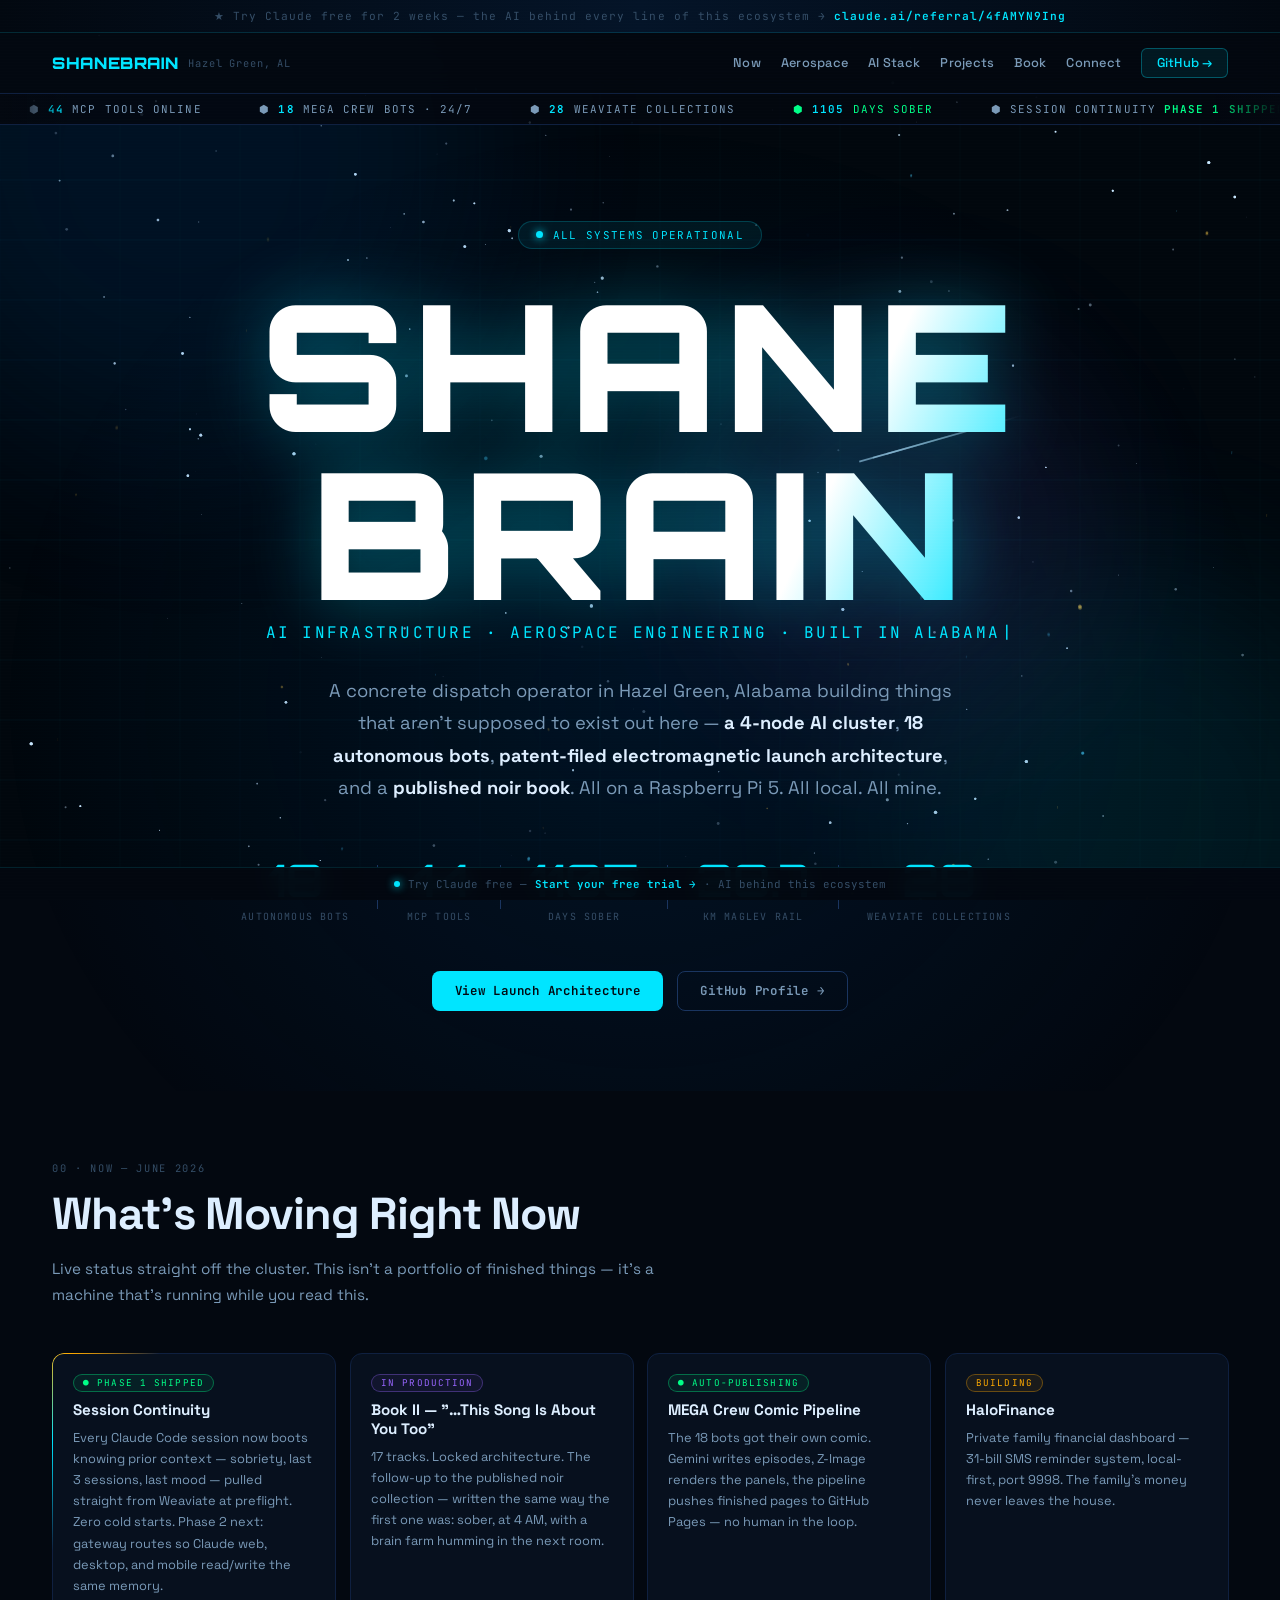
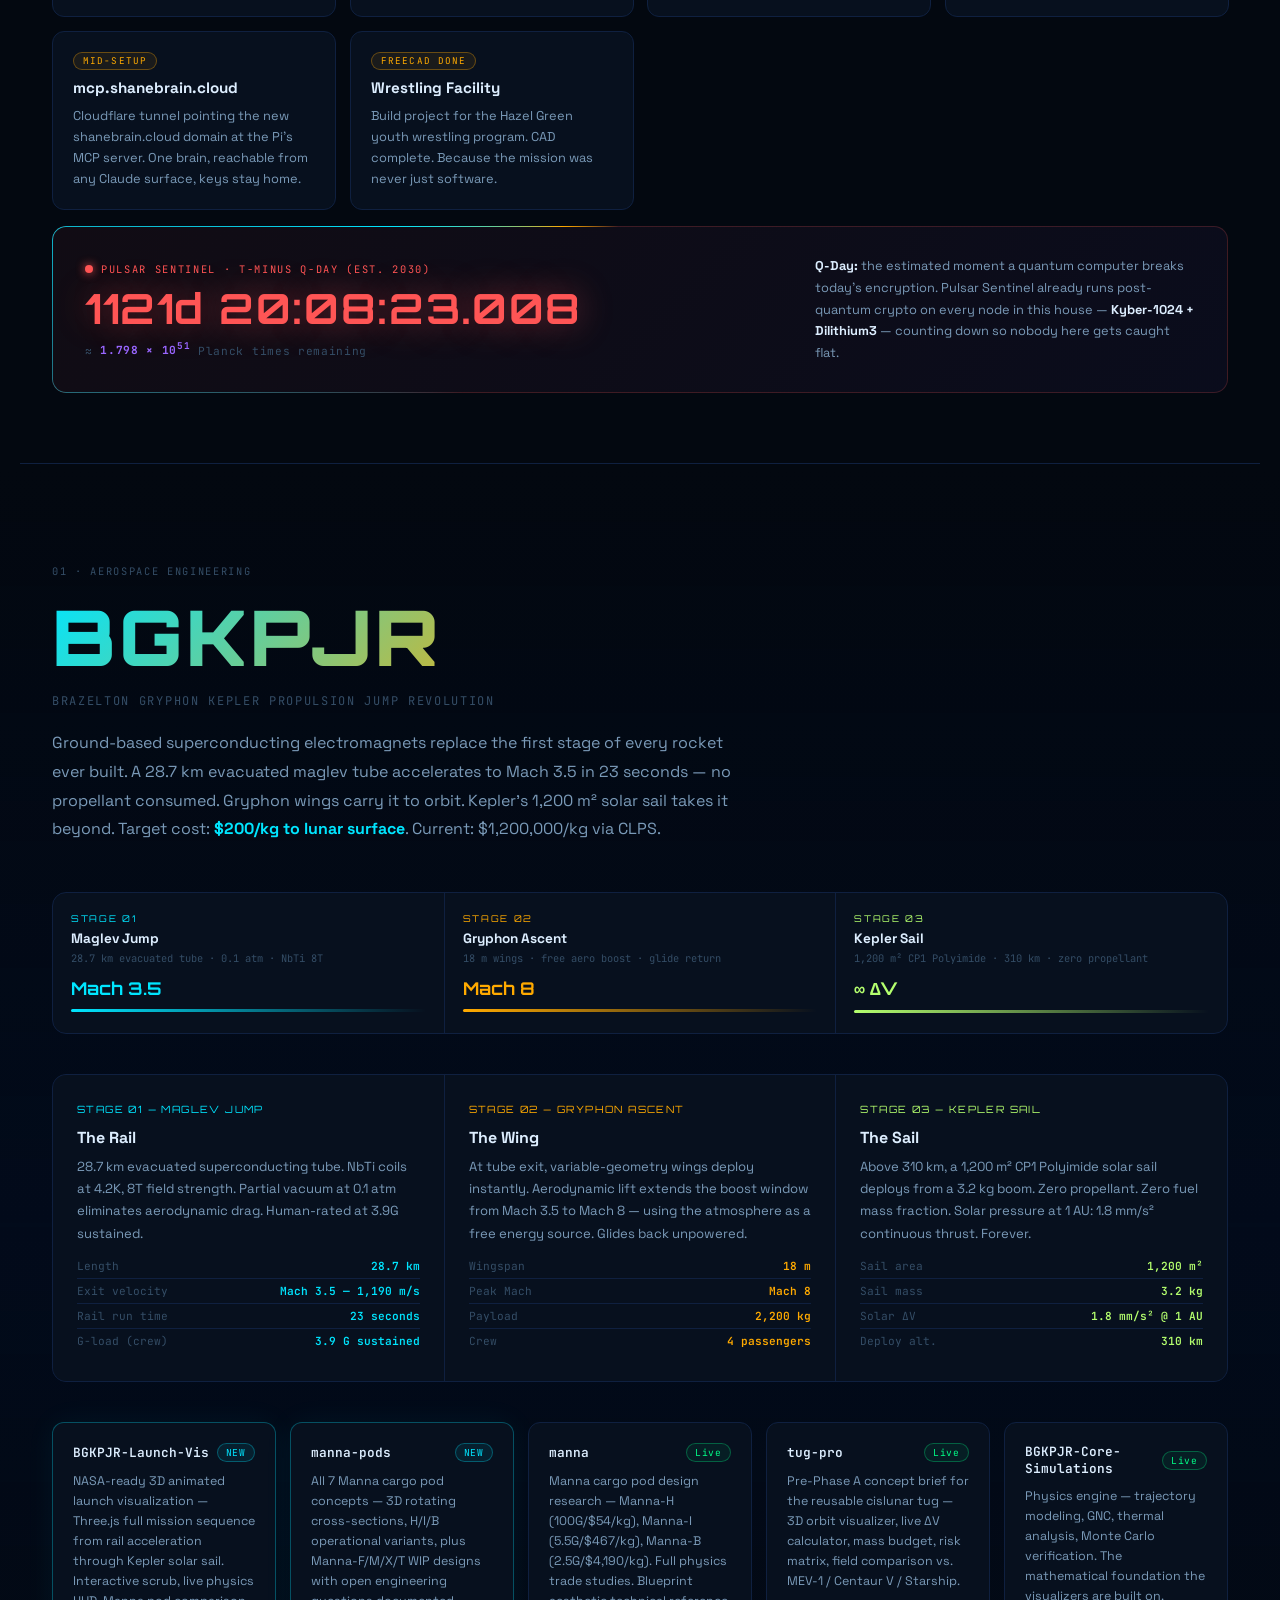
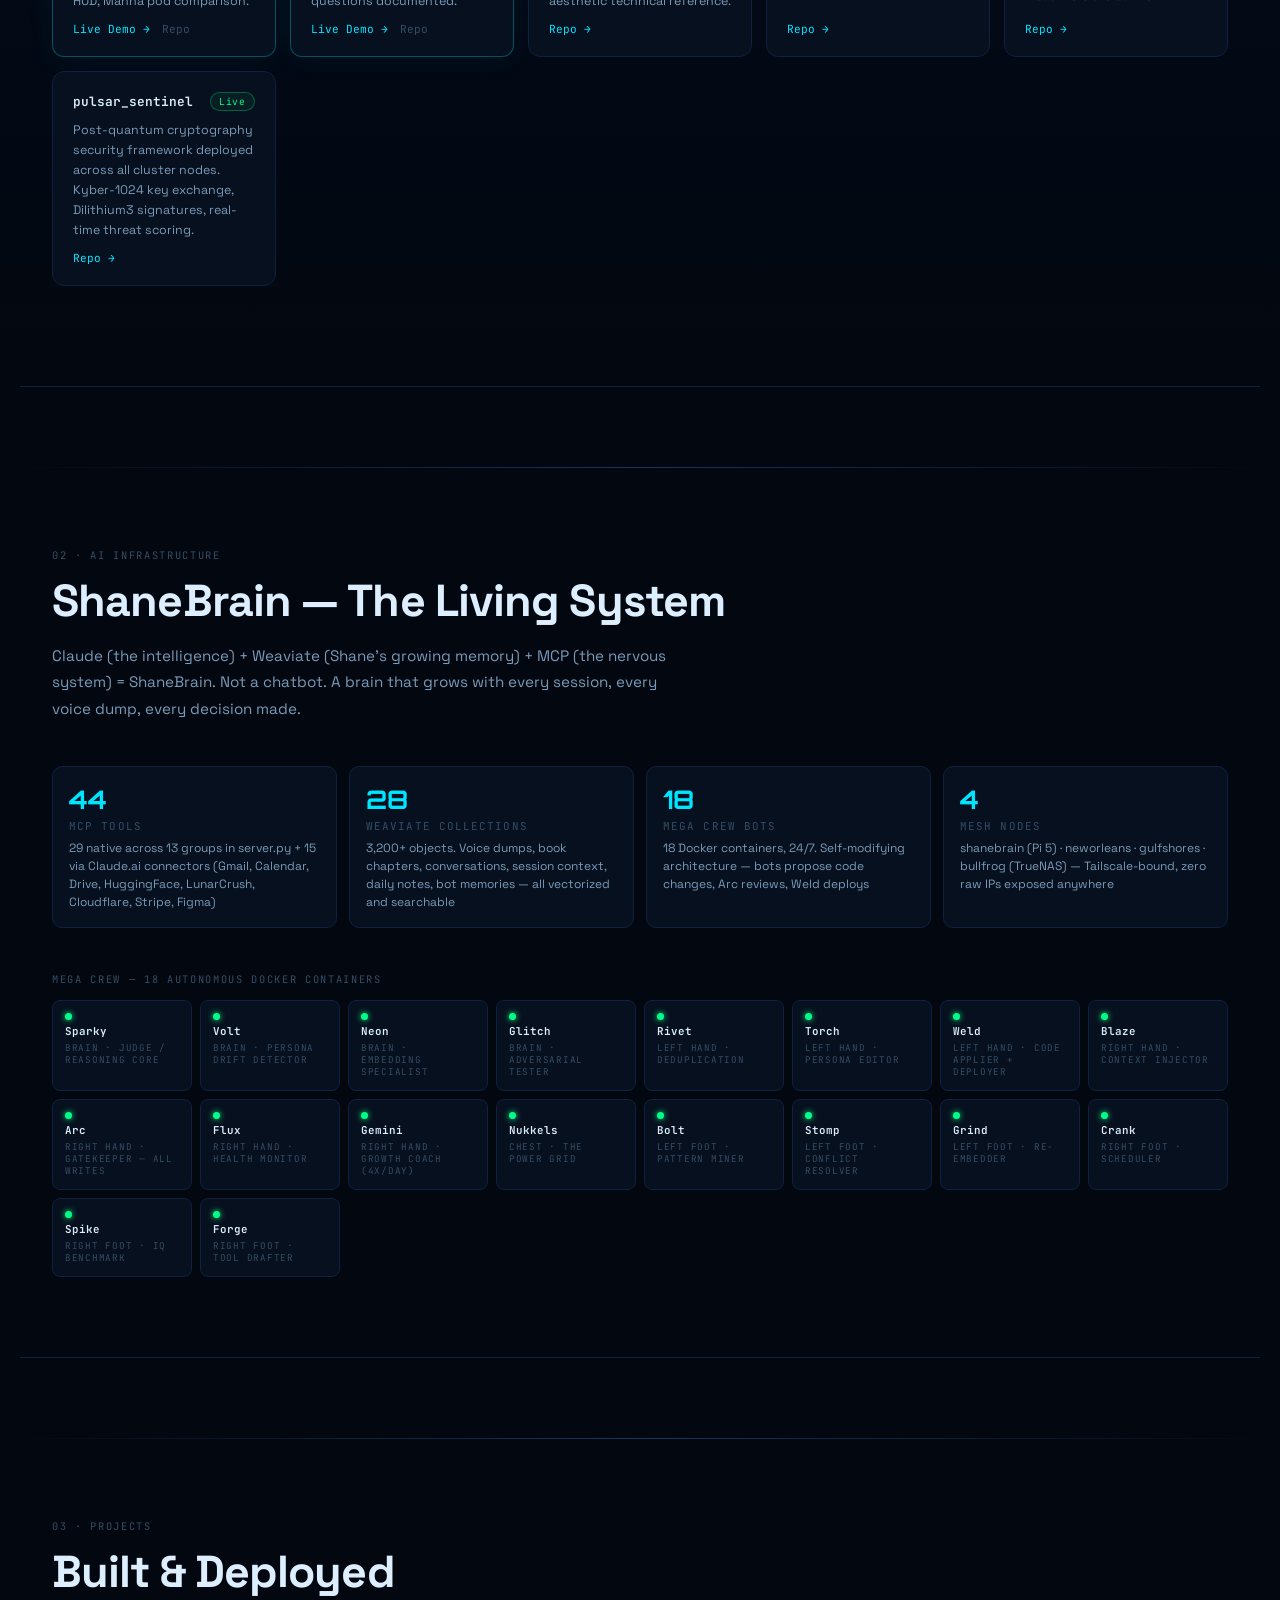
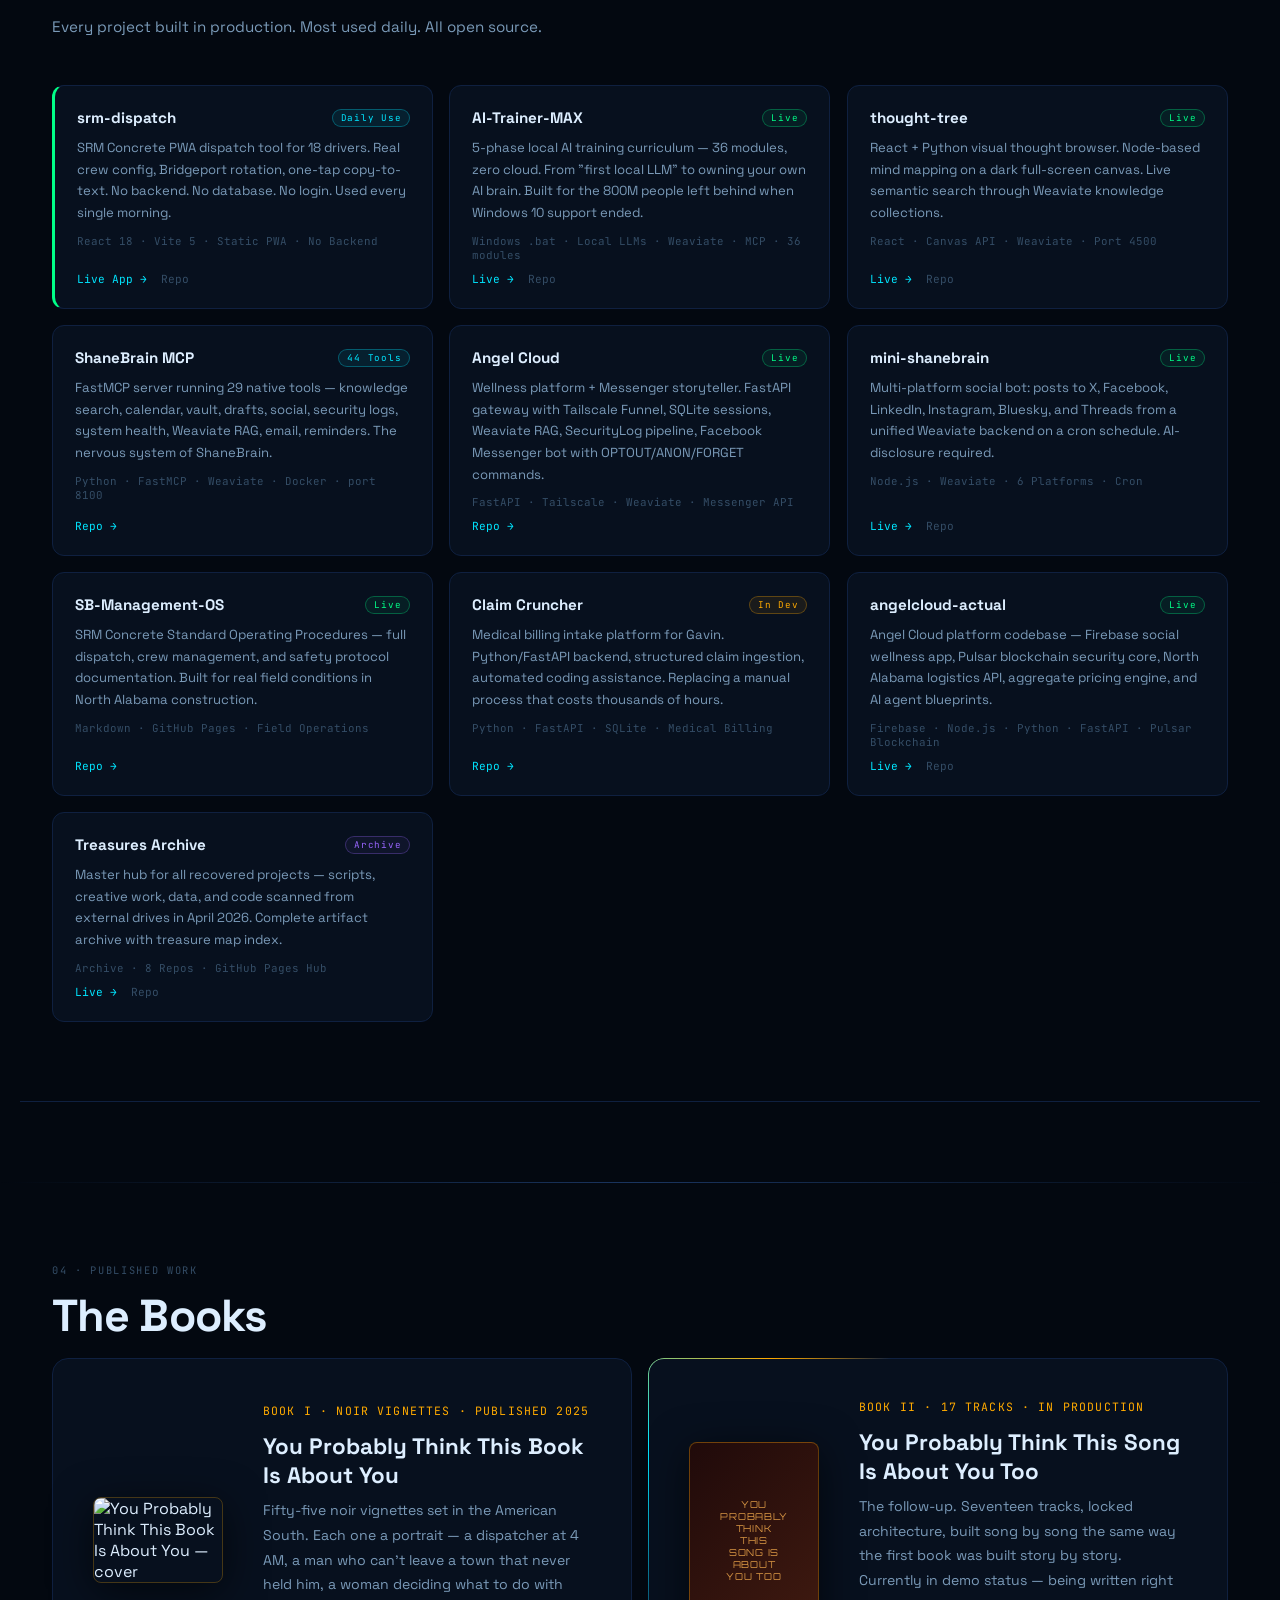
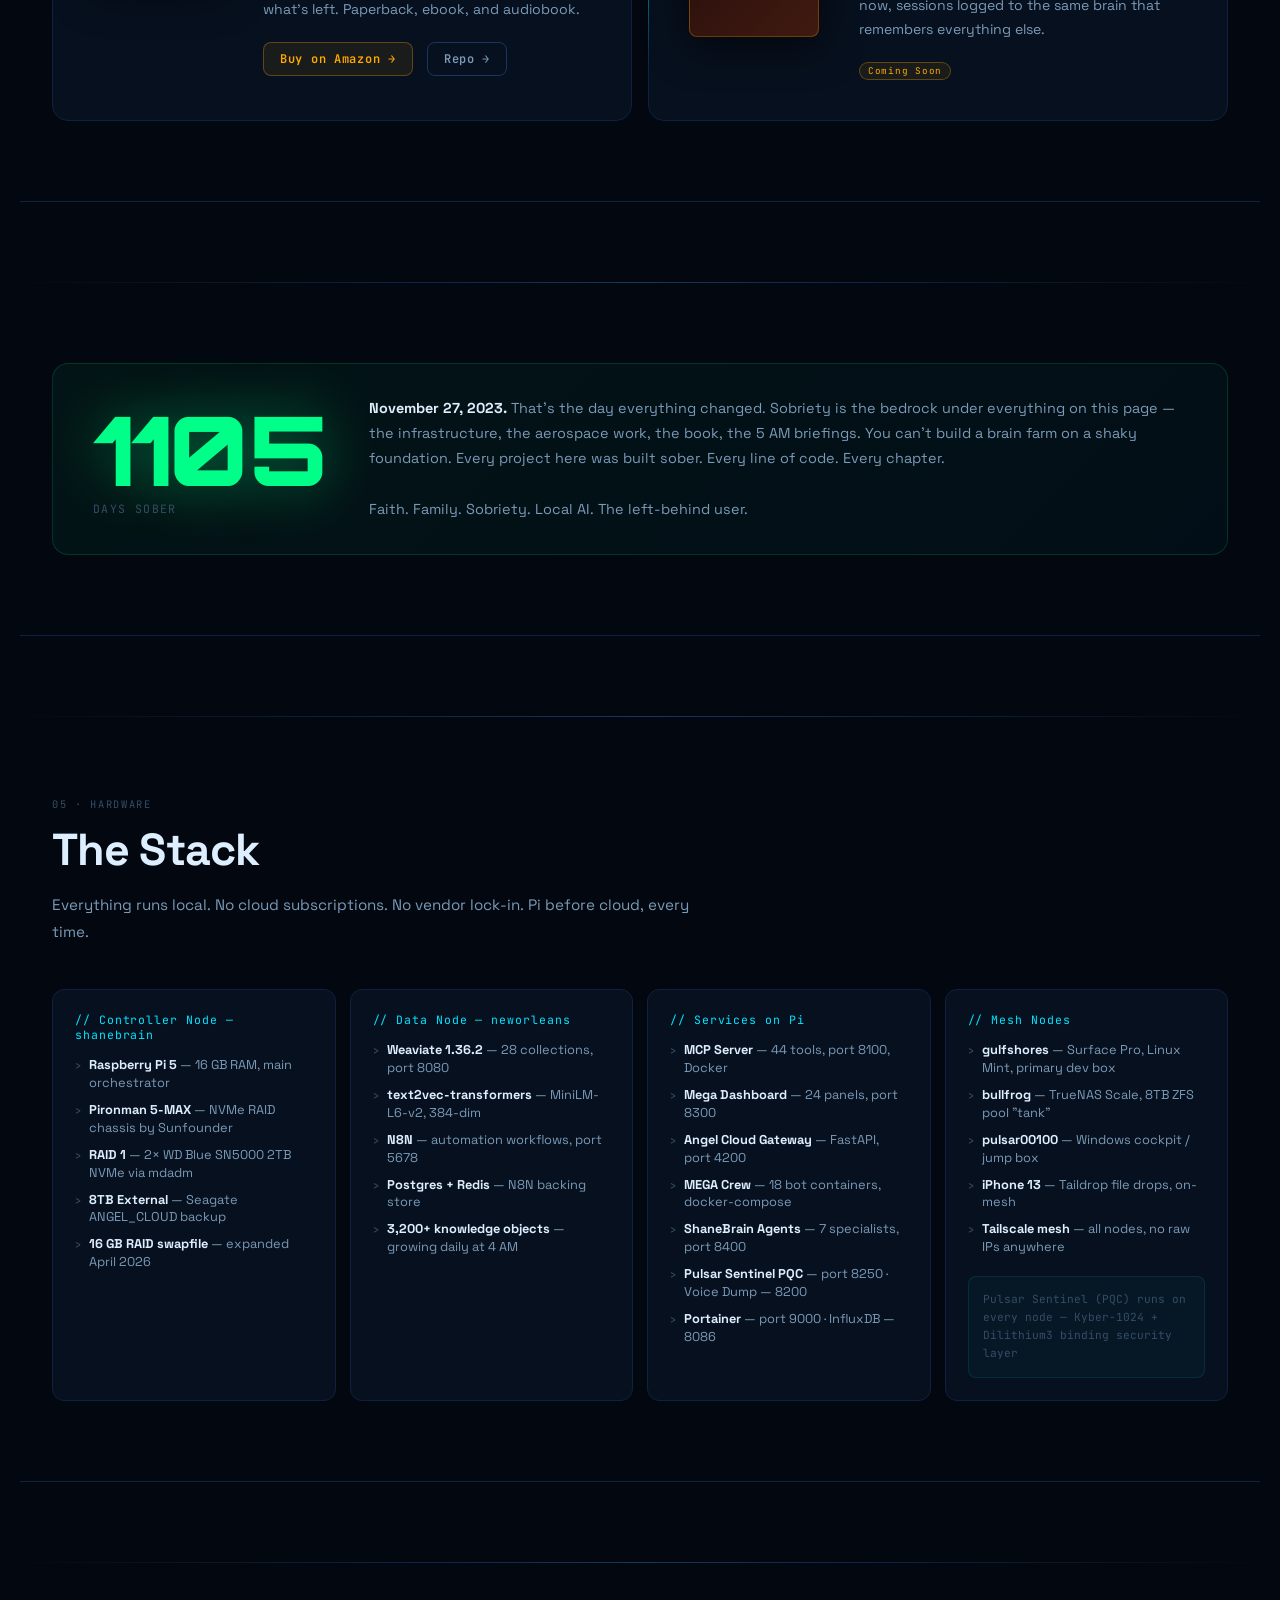
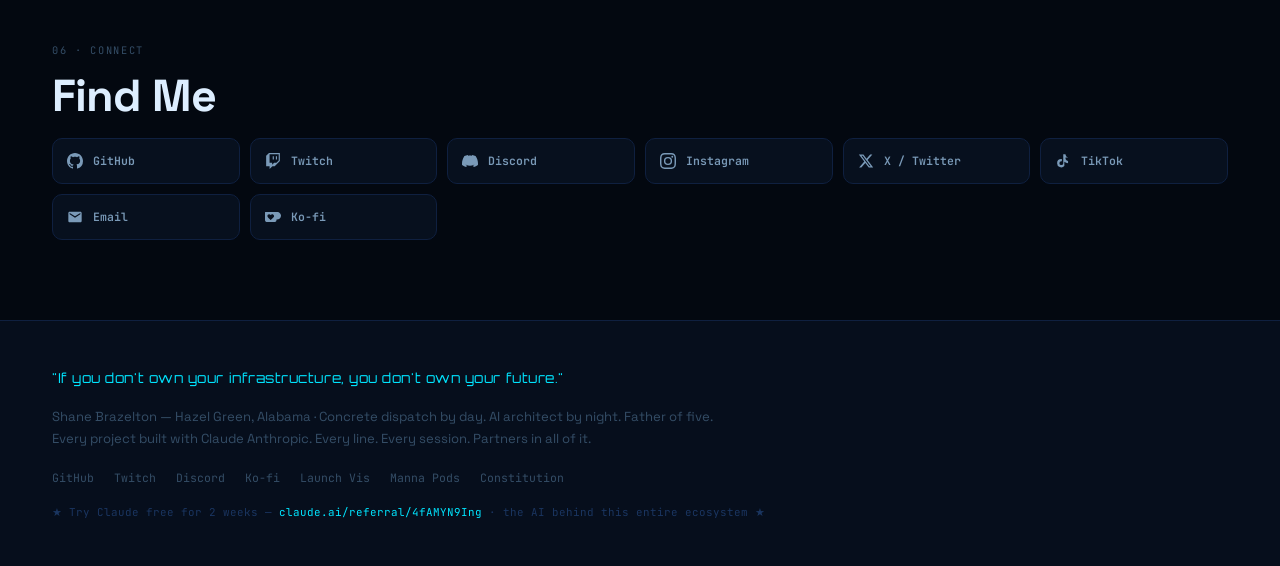
==== index.html @ 29ad8de9 "overhaul: June 2026 refresh + Nukkels (bot 18)" ====
<!DOCTYPE html>
<html lang="en">
<head>
  <meta charset="UTF-8"/>
  <meta name="viewport" content="width=device-width, initial-scale=1.0"/>
  <title>ShaneBrain — AI Infrastructure · Aerospace Engineering · Built in Alabama</title>
  <meta name="description" content="Shane Brazelton — dispatch operator, AI architect, aerospace engineer. 18 autonomous bots, 44 MCP tools, patent-filed EM launch system, published noir fiction. All running on a Pi 5 in Hazel Green, Alabama."/>
  <meta property="og:title" content="ShaneBrain — AI Infrastructure · Aerospace Engineering"/>
  <meta property="og:description" content="Built by a concrete dispatch operator in Alabama. Pi 5 RAID, 18 bots, BGKPJR electromagnetic launch architecture, patent-filed aerospace engineering, published noir fiction."/>
  <meta property="og:image" content="https://thebardchat.github.io/assets/social-card.jpg"/>
  <meta name="twitter:card" content="summary_large_image"/>
  <meta name="theme-color" content="#00e5ff"/>
  <link rel="preconnect" href="https://fonts.googleapis.com"/>
  <link rel="preconnect" href="https://fonts.gstatic.com" crossorigin/>
  <link href="https://fonts.googleapis.com/css2?family=Space+Grotesk:wght@400;500;600;700&family=JetBrains+Mono:wght@400;500;600&family=Orbitron:wght@700;900&display=swap" rel="stylesheet"/>
<style>
/* ══════════════════════════════════════════════════ TOKENS */
:root {
  --bg:       #030810;
  --bg-1:     #060e1c;
  --bg-2:     #091524;
  --card:     #07101e;
  --line:     #0f2040;
  --line-hi:  #1a3560;
  --fg:       #ddeeff;
  --fg-2:     #7a9ab8;
  --fg-dim:   #344d66;
  --cyan:     #00e5ff;
  --cyan-d:   rgba(0,229,255,.08);
  --amber:    #ffaa00;
  --amber-d:  rgba(255,170,0,.08);
  --lime:     #b4ff6e;
  --lime-d:   rgba(180,255,110,.08);
  --red:      #ff5555;
  --green:    #00ff88;
  --purple:   #9966ff;
  --f-display:'Space Grotesk', system-ui, sans-serif;
  --f-mono:   'JetBrains Mono', monospace;
  --f-orb:    'Orbitron', monospace;
  --ease:     cubic-bezier(.2,.7,.2,1);
}
*,*::before,*::after{margin:0;padding:0;box-sizing:border-box;}
html{background:var(--bg);color:var(--fg);font-family:var(--f-display);font-size:16px;scroll-behavior:smooth;-webkit-font-smoothing:antialiased;}
body{min-height:100vh;overflow-x:hidden;}
a{color:var(--cyan);text-decoration:none;}
a:hover{text-decoration:underline;}

/* ══════════════════════════════════════════════════ CANVAS */
#bg{position:fixed;inset:0;z-index:0;pointer-events:none;}
.page{position:relative;z-index:1;}

/* ══════════════════════════════════════════════════ REF BAR */
.ref-bar{
  background:linear-gradient(90deg,#020810,#041428,#020810);
  border-bottom:1px solid rgba(0,229,255,.15);
  padding:.55rem 1.5rem;
  text-align:center;
  font-family:var(--f-mono);
  font-size:.7rem;
  letter-spacing:.09em;
  color:var(--fg-dim);
}
.ref-bar a{color:var(--cyan);font-weight:600;}

/* ══════════════════════════════════════════════════ HEADER */
.site-header{
  position:sticky;top:0;z-index:100;
  background:rgba(3,8,16,.92);
  border-bottom:1px solid var(--line);
  backdrop-filter:blur(14px);
}
.header-inner{
  max-width:1240px;margin-inline:auto;padding:0 2rem;
  display:flex;align-items:center;justify-content:space-between;
  height:60px;gap:16px;
}
.logo{display:flex;align-items:center;gap:10px;text-decoration:none;}
.logo-mark{font-family:var(--f-orb);font-size:16px;font-weight:900;color:var(--cyan);letter-spacing:.04em;}
.logo-sub{font-family:var(--f-mono);font-size:.65rem;color:var(--fg-dim);letter-spacing:.08em;}
.nav{display:flex;gap:20px;align-items:center;}
.nav a{font-size:.8rem;color:var(--fg-2);font-weight:500;letter-spacing:.02em;transition:color .15s;}
.nav a:hover{color:var(--cyan);text-decoration:none;}
.nav-cta{
  background:var(--cyan-d);border:1px solid rgba(0,229,255,.3);
  border-radius:6px;padding:.35rem .9rem;color:var(--cyan)!important;
}

/* ══════════════════════════════════════════════════ HERO */
.hero{
  min-height:100vh;display:flex;flex-direction:column;
  justify-content:center;align-items:center;text-align:center;
  padding:6rem 1.5rem 5rem;
  background:radial-gradient(ellipse at 50% 60%, rgba(0,40,80,.35), transparent 70%);
}
.hero-pill{
  display:inline-flex;align-items:center;gap:.6rem;
  background:rgba(0,229,255,.07);border:1px solid rgba(0,229,255,.2);
  border-radius:100px;padding:.4rem 1.1rem;
  font-family:var(--f-mono);font-size:.68rem;letter-spacing:.12em;text-transform:uppercase;
  color:var(--cyan);margin-bottom:2rem;
}
.pulse{width:7px;height:7px;background:var(--cyan);border-radius:50%;
  animation:pulse 2s ease-in-out infinite;box-shadow:0 0 8px var(--cyan);}
@keyframes pulse{0%,100%{opacity:1;transform:scale(1);}50%{opacity:.4;transform:scale(.6);}}

.hero-name{
  font-family:var(--f-orb);font-size:clamp(3.5rem,14vw,11rem);
  font-weight:900;line-height:.95;letter-spacing:.04em;color:#fff;
  text-shadow:0 0 80px rgba(0,229,255,.5),0 0 200px rgba(0,229,255,.2);
  margin-bottom:.4rem;
}
.hero-tagline{
  font-family:var(--f-mono);font-size:clamp(.75rem,2vw,1rem);
  letter-spacing:.14em;color:var(--cyan);margin-bottom:2rem;
  text-transform:uppercase;
}
.hero-bio{
  max-width:640px;font-size:clamp(.95rem,1.5vw,1.15rem);
  color:var(--fg-2);line-height:1.75;margin-bottom:3rem;
}
.hero-bio strong{color:var(--fg);}

.hero-stats{display:flex;align-items:center;gap:0;flex-wrap:wrap;justify-content:center;margin-bottom:3rem;}
.stat{padding:0 28px;text-align:center;}
.stat:first-child{padding-left:0;}
.stat-n{font-family:var(--f-orb);font-size:clamp(1.6rem,4vw,2.8rem);font-weight:700;color:var(--cyan);}
.stat-l{font-family:var(--f-mono);font-size:.62rem;color:var(--fg-dim);letter-spacing:.12em;text-transform:uppercase;margin-top:2px;}
.stat-div{width:1px;height:44px;background:var(--line-hi);}

.hero-btns{display:flex;gap:14px;flex-wrap:wrap;justify-content:center;}
.btn{
  display:inline-flex;align-items:center;gap:8px;
  border-radius:8px;padding:.65rem 1.4rem;
  font-family:var(--f-mono);font-size:.78rem;font-weight:600;letter-spacing:.06em;
  transition:all .2s var(--ease);cursor:pointer;border:none;
}
.btn-primary{background:var(--cyan);color:#020810;}
.btn-primary:hover{background:#33ecff;transform:translateY(-1px);text-decoration:none;}
.btn-outline{background:transparent;border:1px solid var(--line-hi);color:var(--fg-2);}
.btn-outline:hover{border-color:var(--cyan);color:var(--cyan);text-decoration:none;}

/* ══════════════════════════════════════════════════ SECTIONS */
.container{max-width:1240px;margin-inline:auto;padding-inline:2rem;}
.section{padding-block:80px;}
.divider{height:1px;background:var(--line);max-width:1240px;margin:0 auto;}

.sec-label{
  font-family:var(--f-mono);font-size:.65rem;letter-spacing:.16em;
  text-transform:uppercase;color:var(--fg-dim);margin-bottom:10px;
}
.sec-title{font-size:clamp(1.6rem,4vw,2.8rem);font-weight:700;letter-spacing:-.02em;margin-bottom:14px;}
.sec-desc{font-size:.95rem;color:var(--fg-2);max-width:640px;line-height:1.75;margin-bottom:44px;}

/* ══════════════════════════════════════════════════ BGKPJR SECTION */
.bgkpjr-section{
  background:linear-gradient(180deg,var(--bg) 0%,rgba(0,20,60,.25) 50%,var(--bg) 100%);
  padding-block:100px;
}
.bgkpjr-header{margin-bottom:48px;}
.bgkpjr-title{
  font-family:var(--f-orb);font-size:clamp(2rem,6vw,5rem);
  font-weight:900;letter-spacing:.04em;
  background:linear-gradient(135deg,var(--cyan),var(--amber),var(--lime));
  -webkit-background-clip:text;-webkit-text-fill-color:transparent;background-clip:text;
  margin-bottom:8px;
}
.bgkpjr-sub{font-family:var(--f-mono);font-size:.75rem;letter-spacing:.14em;color:var(--fg-dim);text-transform:uppercase;margin-bottom:20px;}
.bgkpjr-desc{font-size:1rem;color:var(--fg-2);max-width:680px;line-height:1.8;}

.bgkpjr-stages{display:grid;grid-template-columns:repeat(3,1fr);gap:1px;background:var(--line);border:1px solid var(--line);border-radius:14px;overflow:hidden;margin-bottom:40px;}
.stage-block{background:var(--card);padding:28px 24px;}
.stage-n{font-family:var(--f-orb);font-size:10px;letter-spacing:.14em;margin-bottom:12px;}
.stage-n.cyan{color:var(--cyan);}
.stage-n.amber{color:var(--amber);}
.stage-n.lime{color:var(--lime);}
.stage-block h3{font-size:1rem;font-weight:700;margin-bottom:8px;}
.stage-block p{font-size:.82rem;color:var(--fg-2);line-height:1.7;}
.stage-specs{margin-top:14px;display:flex;flex-direction:column;gap:5px;}
.stage-spec{font-family:var(--f-mono);font-size:.7rem;display:flex;justify-content:space-between;padding-bottom:5px;border-bottom:1px solid var(--line);}
.stage-spec:last-child{border-bottom:none;}
.stage-spec-k{color:var(--fg-dim);}
.stage-spec-v{font-weight:600;}
.stage-spec-v.cyan{color:var(--cyan);}
.stage-spec-v.amber{color:var(--amber);}
.stage-spec-v.lime{color:var(--lime);}

.bgkpjr-repos{display:grid;grid-template-columns:repeat(auto-fit,minmax(220px,1fr));gap:14px;}
.repo-card{
  background:var(--card);border:1px solid var(--line);border-radius:12px;padding:20px;
  display:flex;flex-direction:column;gap:10px;
  transition:border-color .2s,transform .15s;
}
.repo-card:hover{border-color:var(--line-hi);transform:translateY(-2px);}
.repo-card.featured{border-color:rgba(0,229,255,.3);box-shadow:0 0 30px rgba(0,229,255,.06);}
.repo-top{display:flex;align-items:center;justify-content:space-between;}
.repo-name{font-family:var(--f-mono);font-size:.8rem;font-weight:600;color:var(--fg);}
.repo-badge{font-family:var(--f-mono);font-size:.6rem;letter-spacing:.08em;border-radius:99px;padding:2px 8px;border:1px solid;}
.rb-live{color:var(--green);border-color:rgba(0,255,136,.3);background:rgba(0,255,136,.06);}
.rb-new{color:var(--cyan);border-color:rgba(0,229,255,.3);background:var(--cyan-d);}
.rb-wip{color:var(--amber);border-color:rgba(255,170,0,.3);background:var(--amber-d);}
.repo-desc{font-size:.78rem;color:var(--fg-2);line-height:1.6;}
.repo-links{display:flex;gap:12px;font-family:var(--f-mono);font-size:.7rem;margin-top:auto;}
.repo-links a{color:var(--fg-dim);transition:color .15s;}
.repo-links a:hover{color:var(--cyan);text-decoration:none;}
.repo-links a.hl{color:var(--cyan);}

/* ══════════════════════════════════════════════════ MEGA CREW */
.crew-grid{display:grid;grid-template-columns:repeat(auto-fill,minmax(130px,1fr));gap:8px;}
.crew-bot{
  background:var(--card);border:1px solid var(--line);border-radius:8px;
  padding:12px;font-family:var(--f-mono);font-size:.68rem;
  display:flex;flex-direction:column;gap:4px;
  transition:border-color .15s;
}
.crew-bot:hover{border-color:var(--line-hi);}
.crew-bot-name{font-weight:600;color:var(--fg);}
.crew-bot-zone{color:var(--fg-dim);font-size:.58rem;letter-spacing:.08em;text-transform:uppercase;}
.crew-bot-status{width:7px;height:7px;border-radius:50%;background:var(--green);box-shadow:0 0 6px var(--green);}

.mcp-grid{display:grid;grid-template-columns:repeat(auto-fit,minmax(200px,1fr));gap:12px;}
.mcp-card{
  background:var(--card);border:1px solid var(--line);border-radius:10px;padding:16px;
}
.mcp-num{font-family:var(--f-orb);font-size:1.6rem;font-weight:700;color:var(--cyan);margin-bottom:4px;}
.mcp-label{font-family:var(--f-mono);font-size:.68rem;color:var(--fg-dim);letter-spacing:.1em;text-transform:uppercase;}
.mcp-desc{font-size:.75rem;color:var(--fg-2);margin-top:6px;line-height:1.5;}

/* ══════════════════════════════════════════════════ PROJECTS */
.proj-filters{display:flex;gap:8px;margin-bottom:28px;flex-wrap:wrap;}
.pf-btn{
  font-family:var(--f-mono);font-size:.68rem;letter-spacing:.08em;
  background:var(--card);border:1px solid var(--line);border-radius:99px;
  padding:5px 14px;cursor:pointer;color:var(--fg-dim);
  transition:all .15s;
}
.pf-btn.active,.pf-btn:hover{border-color:var(--cyan);color:var(--cyan);background:var(--cyan-d);}

.proj-grid{display:grid;grid-template-columns:repeat(auto-fill,minmax(300px,1fr));gap:16px;}
.proj-card{
  background:var(--card);border:1px solid var(--line);border-radius:12px;padding:22px;
  display:flex;flex-direction:column;gap:10px;
  transition:border-color .2s var(--ease),transform .15s;
}
.proj-card:hover{border-color:var(--line-hi);transform:translateY(-2px);}
.proj-card.daily{border-left:3px solid var(--green);}
.proj-card.aerospace{border-left:3px solid var(--cyan);}
.proj-card.creative{border-left:3px solid var(--amber);}
.proj-header{display:flex;align-items:center;justify-content:space-between;gap:8px;}
.proj-name{font-weight:700;font-size:.95rem;}
.proj-name a{color:var(--fg);}
.proj-name a:hover{color:var(--cyan);text-decoration:none;}
.pbadge{
  font-family:var(--f-mono);font-size:.58rem;letter-spacing:.08em;
  border-radius:99px;padding:2px 8px;border:1px solid;white-space:nowrap;
}
.pb-live{color:var(--green);border-color:rgba(0,255,136,.3);background:rgba(0,255,136,.06);}
.pb-daily{color:var(--cyan);border-color:rgba(0,229,255,.3);background:var(--cyan-d);}
.pb-new{color:var(--amber);border-color:rgba(255,170,0,.3);background:var(--amber-d);}
.pb-core{color:var(--purple);border-color:rgba(153,102,255,.3);background:rgba(153,102,255,.06);}
.proj-desc{font-size:.82rem;color:var(--fg-2);line-height:1.65;}
.proj-tech{font-family:var(--f-mono);font-size:.68rem;color:var(--fg-dim);}
.proj-footer{display:flex;gap:14px;font-family:var(--f-mono);font-size:.7rem;margin-top:auto;}
.proj-footer a{color:var(--fg-dim);transition:color .15s;}
.proj-footer a:hover{color:var(--cyan);text-decoration:none;}
.proj-footer a.hl{color:var(--cyan);}

/* ══════════════════════════════════════════════════ BOOK */
.book-card{
  display:grid;grid-template-columns:auto 1fr;gap:40px;align-items:center;
  background:var(--card);border:1px solid var(--line);border-radius:16px;padding:40px;
}
.book-cover{
  width:130px;flex-shrink:0;
  background:linear-gradient(135deg,#1a0a20,#2d1040);
  border:1px solid rgba(180,100,255,.3);border-radius:8px;
  aspect-ratio:2/3;display:flex;align-items:center;justify-content:center;
  font-family:var(--f-orb);font-size:.6rem;color:rgba(180,100,255,.7);
  letter-spacing:.08em;text-align:center;padding:12px;box-shadow:0 8px 40px rgba(0,0,0,.6);
}
.book-title{font-size:1.4rem;font-weight:700;margin-bottom:8px;}
.book-sub{font-family:var(--f-mono);font-size:.72rem;color:var(--amber);letter-spacing:.1em;text-transform:uppercase;margin-bottom:14px;}
.book-desc{font-size:.88rem;color:var(--fg-2);line-height:1.75;margin-bottom:20px;}
.book-links{display:flex;gap:14px;flex-wrap:wrap;}
.book-links .btn{font-size:.75rem;padding:.5rem 1rem;}
.btn-amber{background:var(--amber-d);border:1px solid rgba(255,170,0,.3);color:var(--amber);}
.btn-amber:hover{background:rgba(255,170,0,.15);text-decoration:none;}

/* ══════════════════════════════════════════════════ INFRA */
.infra-grid{display:grid;grid-template-columns:repeat(auto-fit,minmax(260px,1fr));gap:14px;}
.infra-card{background:var(--card);border:1px solid var(--line);border-radius:12px;padding:22px;}
.infra-title{font-family:var(--f-mono);font-size:.72rem;color:var(--cyan);letter-spacing:.08em;margin-bottom:14px;}
.infra-list{list-style:none;display:flex;flex-direction:column;gap:9px;}
.infra-list li{font-size:.8rem;color:var(--fg-2);padding-left:14px;position:relative;line-height:1.4;}
.infra-list li::before{content:'›';position:absolute;left:0;color:var(--fg-dim);}
.infra-list strong{color:var(--fg);}
.infra-note{
  margin-top:20px;background:rgba(0,229,255,.04);border:1px solid rgba(0,229,255,.1);
  border-radius:8px;padding:14px;font-family:var(--f-mono);font-size:.7rem;color:var(--fg-dim);
  line-height:1.6;
}

/* ══════════════════════════════════════════════════ SOBRIETY */
.sober-card{
  background:linear-gradient(135deg,rgba(0,255,136,.05),rgba(0,229,255,.03));
  border:1px solid rgba(0,255,136,.15);border-radius:16px;padding:32px 40px;
  display:flex;align-items:center;gap:40px;flex-wrap:wrap;
}
.sober-count{font-family:var(--f-orb);font-size:clamp(3rem,8vw,6rem);font-weight:900;color:var(--green);line-height:1;}
.sober-label{font-family:var(--f-mono);font-size:.72rem;letter-spacing:.12em;color:var(--fg-dim);text-transform:uppercase;margin-top:4px;}
.sober-text{flex:1;font-size:.9rem;color:var(--fg-2);line-height:1.75;}
.sober-text strong{color:var(--fg);}

/* ══════════════════════════════════════════════════ CONNECT */
.connect-grid{display:grid;grid-template-columns:repeat(auto-fill,minmax(160px,1fr));gap:10px;}
.soc-link{
  display:flex;align-items:center;gap:10px;
  background:var(--card);border:1px solid var(--line);border-radius:10px;
  padding:14px;font-family:var(--f-mono);font-size:.72rem;font-weight:600;
  color:var(--fg-2);transition:all .2s;
}
.soc-link:hover{border-color:var(--cyan);color:var(--cyan);background:var(--cyan-d);text-decoration:none;}
.soc-link svg{width:16px;height:16px;fill:currentColor;flex-shrink:0;}

/* ══════════════════════════════════════════════════ FOOTER */
.site-footer{background:var(--bg-1);border-top:1px solid var(--line);padding-block:48px;}
.footer-inner{display:flex;flex-direction:column;gap:20px;}
.footer-quote{font-family:var(--f-orb);font-size:.85rem;color:var(--cyan);letter-spacing:.04em;}
.footer-bio{font-size:.82rem;color:var(--fg-dim);line-height:1.7;}
.footer-links{display:flex;gap:20px;flex-wrap:wrap;}
.footer-links a{font-family:var(--f-mono);font-size:.72rem;color:var(--fg-dim);}
.footer-links a:hover{color:var(--cyan);}
.footer-ref{font-family:var(--f-mono);font-size:.68rem;color:var(--line-hi);}
.footer-ref a{color:var(--cyan);}

.ref-bottom{
  position:fixed;bottom:0;left:0;right:0;z-index:200;
  background:rgba(3,8,16,.96);border-top:1px solid rgba(0,229,255,.12);
  backdrop-filter:blur(10px);padding:.55rem 1.5rem;
  display:flex;align-items:center;justify-content:center;gap:8px;
  font-family:var(--f-mono);font-size:.68rem;color:var(--fg-dim);
}
.ref-bottom a{color:var(--cyan);font-weight:600;}

/* ══════════════════════════════════════════════════ GLOW CARDS */
.repo-card.featured:hover{
  border-color:rgba(0,229,255,.55);
  box-shadow:0 0 40px rgba(0,229,255,.1),0 0 2px rgba(0,229,255,.3);
  transform:translateY(-3px);
}
.proj-card:hover{
  box-shadow:0 0 30px rgba(26,53,96,.5);
}
.proj-card.daily:hover{box-shadow:0 0 30px rgba(0,255,136,.07);}
.proj-card.aerospace:hover{box-shadow:0 0 30px rgba(0,229,255,.07);}
.proj-card.creative:hover{box-shadow:0 0 30px rgba(255,170,0,.07);}

/* ══════════════════════════════════════════════════ BGKPJR TIMELINE */
.bgkpjr-timeline{
  display:flex;align-items:stretch;gap:0;margin-bottom:40px;
  background:var(--card);border:1px solid var(--line);border-radius:14px;overflow:hidden;
}
.tl-stage{flex:1;padding:20px 18px;position:relative;border-right:1px solid var(--line);}
.tl-stage:last-child{border-right:none;}
.tl-connector{
  position:absolute;right:-1px;top:50%;transform:translateY(-50%);
  width:0;height:0;z-index:2;
}
.tl-num{
  font-family:var(--f-orb);font-size:.58rem;letter-spacing:.18em;
  margin-bottom:6px;
}
.tl-label{font-size:.85rem;font-weight:700;margin-bottom:4px;}
.tl-sub{font-family:var(--f-mono);font-size:.65rem;color:var(--fg-dim);line-height:1.5;}
.tl-stat{
  margin-top:10px;font-family:var(--f-orb);font-size:1.1rem;font-weight:700;
}
.tl-bar{
  height:3px;border-radius:2px;margin-top:10px;
}
.tl-stage.cyan .tl-bar{background:linear-gradient(90deg,var(--cyan),transparent);}
.tl-stage.amber .tl-bar{background:linear-gradient(90deg,var(--amber),transparent);}
.tl-stage.lime .tl-bar{background:linear-gradient(90deg,var(--lime),transparent);}

/* ══════════════════════════════════════════════════ CREW PULSE */
.crew-bot-status{
  animation: crew-pulse 2.5s ease-in-out infinite;
}
@keyframes crew-pulse {
  0%,100%{box-shadow:0 0 4px var(--green);}
  50%{box-shadow:0 0 10px var(--green),0 0 20px rgba(0,255,136,.3);}
}

/* ══════════════════════════════════════════════════ STAT ANIM */
.stat-n{transition:color .3s;}
.hero-stats:hover .stat-n{color:var(--fg);}
.hero-stats:hover .stat:hover .stat-n{color:var(--cyan);}

/* ══════════════════════════════════════════════════ HERO TYPING */
.hero-tagline{position:relative;}
.hero-tagline::after{
  content:'|';
  animation:blink .8s step-end infinite;
  color:var(--cyan);margin-left:2px;
}
@keyframes blink{0%,100%{opacity:1;}50%{opacity:0;}}

/* ══════════════════════════════════════════════════ SECTION GLOW LINE */
.section::before{
  content:'';display:block;height:1px;
  background:linear-gradient(90deg,transparent,var(--line-hi),transparent);
  margin-bottom:80px;
}

/* ══════════════════════════════════════════════════ INFRA HIGHLIGHT */
.infra-card:hover{
  border-color:var(--line-hi);
  box-shadow:0 0 20px rgba(0,40,80,.4);
}

/* ══════════════════════════════════════════════════ SOBER GLOW */
.sober-count{
  text-shadow:0 0 60px rgba(0,255,136,.4);
  animation:sober-glow 3s ease-in-out infinite;
}
@keyframes sober-glow{
  0%,100%{text-shadow:0 0 60px rgba(0,255,136,.4);}
  50%{text-shadow:0 0 100px rgba(0,255,136,.6),0 0 40px rgba(0,255,136,.3);}
}

/* ══════════════════════════════════════════════════ REVEAL */
.reveal{opacity:0;transform:translateY(18px);transition:opacity .55s var(--ease),transform .55s var(--ease);}
.reveal.visible{opacity:1;transform:none;}

/* ══════════════════════════════════════════════════ AURORA BLOBS */
.aurora{position:fixed;inset:0;z-index:0;pointer-events:none;overflow:hidden;}
.aurora i{position:absolute;border-radius:50%;filter:blur(90px);opacity:.15;animation:drift 26s ease-in-out infinite alternate;}
.aurora i:nth-child(1){width:48vw;height:48vw;background:#0050a0;top:-12vw;left:-10vw;}
.aurora i:nth-child(2){width:40vw;height:40vw;background:#00e5ff;bottom:-14vw;right:-8vw;animation-duration:32s;animation-delay:-8s;opacity:.08;}
.aurora i:nth-child(3){width:30vw;height:30vw;background:#9966ff;top:38%;left:55%;animation-duration:38s;animation-delay:-16s;opacity:.1;}
@keyframes drift{from{transform:translate(0,0) scale(1);}to{transform:translate(6vw,-4vw) scale(1.18);}}

/* ══════════════════════════════════════════════════ SCANLINES */
body::after{
  content:'';position:fixed;inset:0;z-index:300;pointer-events:none;
  background:repeating-linear-gradient(0deg,rgba(255,255,255,.014) 0 1px,transparent 1px 3px);
  mix-blend-mode:overlay;
}

/* ══════════════════════════════════════════════════ TICKER */
.ticker-wrap{
  overflow:hidden;position:relative;
  background:rgba(3,8,16,.85);border-bottom:1px solid var(--line);
  padding:.5rem 0;
}
.ticker-wrap::before,.ticker-wrap::after{
  content:'';position:absolute;top:0;bottom:0;width:70px;z-index:2;pointer-events:none;
}
.ticker-wrap::before{left:0;background:linear-gradient(90deg,var(--bg),transparent);}
.ticker-wrap::after{right:0;background:linear-gradient(-90deg,var(--bg),transparent);}
.ticker{display:flex;width:max-content;animation:ticker 45s linear infinite;}
.ticker-wrap:hover .ticker{animation-play-state:paused;}
.ticker span{
  font-family:var(--f-mono);font-size:.68rem;letter-spacing:.1em;
  color:var(--fg-2);padding:0 1.8rem;white-space:nowrap;
}
.ticker b{color:var(--cyan);font-weight:600;}
.ticker .tk-amber{color:var(--amber);}
.ticker .tk-green{color:var(--green);}
.ticker .tk-red{color:var(--red);}
@keyframes ticker{to{transform:translateX(-50%);}}

/* ══════════════════════════════════════════════════ HERO SHIMMER + GLITCH */
.hero-name{
  text-shadow:none;
  background:linear-gradient(115deg,#fff 35%,var(--cyan) 47%,#bfe9ff 53%,#fff 65%);
  background-size:230% 100%;
  -webkit-background-clip:text;background-clip:text;-webkit-text-fill-color:transparent;
  filter:drop-shadow(0 0 35px rgba(0,229,255,.35));
  animation:shimmer 5.5s linear infinite, glitch 7s steps(1) infinite;
}
@keyframes shimmer{to{background-position:-230% 0;}}
@keyframes glitch{
  0%,93.9%,98.1%,100%{transform:none;}
  94%{transform:translate(-3px,1px) skewX(2deg);filter:drop-shadow(3px 0 0 rgba(255,85,85,.8)) drop-shadow(-3px 0 0 rgba(0,229,255,.8));}
  95.2%{transform:translate(3px,-1px);}
  96.4%{transform:translate(-1px,0) skewX(-1.5deg);filter:drop-shadow(-3px 0 0 rgba(255,85,85,.8)) drop-shadow(3px 0 0 rgba(0,229,255,.8));}
  97%{transform:none;}
}

/* ══════════════════════════════════════════════════ BUTTON SHINE */
.btn-primary{position:relative;overflow:hidden;}
.btn-primary::after{
  content:'';position:absolute;top:0;left:-130%;width:60%;height:100%;
  background:linear-gradient(105deg,transparent,rgba(255,255,255,.75),transparent);
  animation:shine 3.4s ease-in-out infinite;
}
@keyframes shine{0%{left:-130%;}55%,100%{left:140%;}}

/* ══════════════════════════════════════════════════ CONIC GLOW BORDER */
@property --ang{syntax:'<angle>';initial-value:0deg;inherits:false;}
.glow-border{position:relative;}
.glow-border::before{
  content:'';position:absolute;inset:-1px;border-radius:inherit;padding:1px;
  background:conic-gradient(from var(--ang),transparent 0 68%,var(--cyan) 80%,var(--amber) 88%,transparent 96%);
  -webkit-mask:linear-gradient(#000 0 0) content-box,linear-gradient(#000 0 0);
  -webkit-mask-composite:xor;mask-composite:exclude;
  animation:spin-border 4.5s linear infinite;pointer-events:none;
}
@keyframes spin-border{to{--ang:360deg;}}

/* ══════════════════════════════════════════════════ NOW SECTION */
.now-section{padding-block:70px;}
.now-grid{display:grid;grid-template-columns:repeat(auto-fit,minmax(250px,1fr));gap:14px;}
.now-card{
  background:var(--card);border:1px solid var(--line);border-radius:12px;padding:20px;
  display:flex;flex-direction:column;gap:8px;transition:border-color .2s,transform .15s;
}
.now-card:hover{border-color:var(--line-hi);transform:translateY(-2px);}
.now-tag{
  font-family:var(--f-mono);font-size:.58rem;letter-spacing:.12em;align-self:flex-start;
  border-radius:99px;padding:2px 9px;border:1px solid;text-transform:uppercase;
}
.nt-live{color:var(--green);border-color:rgba(0,255,136,.35);background:rgba(0,255,136,.07);animation:flash 1.8s steps(2) infinite;}
.nt-next{color:var(--amber);border-color:rgba(255,170,0,.35);background:var(--amber-d);}
.nt-prod{color:var(--purple);border-color:rgba(153,102,255,.35);background:rgba(153,102,255,.07);}
@keyframes flash{50%{opacity:.35;}}
.now-card h3{font-size:.95rem;font-weight:700;}
.now-card p{font-size:.8rem;color:var(--fg-2);line-height:1.65;}

/* ══════════════════════════════════════════════════ Q-DAY */
.qday{
  margin-top:16px;border-radius:14px;padding:28px 32px;
  background:linear-gradient(135deg,rgba(255,85,85,.06),rgba(153,102,255,.05));
  border:1px solid rgba(255,85,85,.2);
  display:flex;align-items:center;justify-content:space-between;gap:24px;flex-wrap:wrap;
}
.qday-left{display:flex;flex-direction:column;gap:6px;}
.qday-label{
  font-family:var(--f-mono);font-size:.65rem;letter-spacing:.16em;text-transform:uppercase;
  color:var(--red);display:flex;align-items:center;gap:8px;
}
.qday-warn{width:8px;height:8px;border-radius:50%;background:var(--red);box-shadow:0 0 10px var(--red);animation:flash 1s steps(2) infinite;}
.qday-digits{
  font-family:var(--f-orb);font-size:clamp(1.3rem,4.5vw,2.6rem);font-weight:700;
  color:var(--red);text-shadow:0 0 35px rgba(255,85,85,.45);
  font-variant-numeric:tabular-nums;letter-spacing:.04em;
}
.qday-planck{font-family:var(--f-mono);font-size:.7rem;color:var(--fg-dim);letter-spacing:.06em;}
.qday-planck b{color:var(--purple);}
.qday-right{font-size:.8rem;color:var(--fg-2);line-height:1.7;max-width:380px;}
.qday-right strong{color:var(--fg);}

/* ══════════════════════════════════════════════════ BOOK GRID + COVER IMG */
.book-grid{display:grid;grid-template-columns:1fr 1fr;gap:16px;}
.book-cover-img{width:130px;border-radius:8px;box-shadow:0 8px 40px rgba(0,0,0,.6);border:1px solid rgba(255,170,0,.25);}
.book-cover.song{
  background:linear-gradient(135deg,#200a0a,#401a10);
  border-color:rgba(255,170,0,.3);color:rgba(255,180,80,.8);
}
@media(max-width:980px){.book-grid{grid-template-columns:1fr;}}

/* ══════════════════════════════════════════════════ TILT */
.tilt{transform-style:preserve-3d;will-change:transform;}

/* ══════════════════════════════════════════════════ REDUCED MOTION */
@media (prefers-reduced-motion:reduce){
  *,*::before,*::after{animation:none!important;transition:none!important;}
}

/* ══════════════════════════════════════════════════ RESPONSIVE */
@media(max-width:860px){
  .bgkpjr-stages{grid-template-columns:1fr;}
  .book-card{grid-template-columns:1fr;}
  .book-cover{width:90px;}
  .nav a:not(.nav-cta){display:none;}
}
@media(max-width:600px){
  .hero-stats{gap:0;}
  .stat{padding:0 16px;}
  .stat:first-child{padding-left:0;}
}
</style>
</head>
<body>
<canvas id="bg"></canvas>
<div class="aurora" aria-hidden="true"><i></i><i></i><i></i></div>

<div class="page">

<!-- ── REF TOP ── -->
<div class="ref-bar">
  ★ Try Claude free for 2 weeks — the AI behind every line of this ecosystem →
  <a href="https://claude.ai/referral/4fAMYN9Ing" target="_blank" rel="noopener">claude.ai/referral/4fAMYN9Ing</a>
</div>

<!-- ── HEADER ── -->
<header class="site-header">
  <div class="header-inner">
    <a href="/" class="logo">
      <span class="logo-mark">SHANEBRAIN</span>
      <span class="logo-sub">Hazel Green, AL</span>
    </a>
    <nav class="nav">
      <a href="#now">Now</a>
      <a href="#aerospace">Aerospace</a>
      <a href="#ai">AI Stack</a>
      <a href="#projects">Projects</a>
      <a href="#book">Book</a>
      <a href="#connect">Connect</a>
      <a href="https://github.com/thebardchat" target="_blank" rel="noopener" class="nav-cta">GitHub →</a>
    </nav>
  </div>
</header>

<!-- ── LIVE TICKER ── -->
<div class="ticker-wrap" aria-hidden="true">
  <div class="ticker" id="ticker">
    <span>⬢ <b>44</b> MCP TOOLS ONLINE</span>
    <span>⬢ <b>18</b> MEGA CREW BOTS · 24/7</span>
    <span>⬢ <b>28</b> WEAVIATE COLLECTIONS</span>
    <span class="tk-green">⬢ <b id="tick-sober">—</b> DAYS SOBER</span>
    <span>⬢ SESSION CONTINUITY <b class="tk-green">PHASE 1 SHIPPED</b></span>
    <span class="tk-amber">⬢ BOOK II — 17 TRACKS IN PRODUCTION</span>
    <span class="tk-red">⬢ Q-DAY COUNTDOWN ARMED</span>
    <span>⬢ BGKPJR TARGET <b>$200/KG</b> TO LUNAR SURFACE</span>
    <span>⬢ 4-NODE TAILSCALE MESH <b class="tk-green">NOMINAL</b></span>
    <span>⬢ PI 5 ORCHESTRATOR <b class="tk-green">ONLINE</b></span>
  </div>
</div>

<!-- ════════════════════════════════════════ HERO -->
<section class="hero">
  <div class="hero-pill"><div class="pulse"></div>All systems operational</div>
  <div class="hero-name">SHANE<br/>BRAIN</div>
  <div class="hero-tagline" id="tagline">AI Infrastructure · Aerospace Engineering · Built in Alabama</div>
  <p class="hero-bio">
    A concrete dispatch operator in Hazel Green, Alabama building things that aren't supposed to exist out here —
    <strong>a 4-node AI cluster</strong>, <strong>18 autonomous bots</strong>,
    <strong>patent-filed electromagnetic launch architecture</strong>, and a <strong>published noir book</strong>.
    All on a Raspberry Pi 5. All local. All mine.
  </p>
  <div class="hero-stats">
    <div class="stat"><div class="stat-n">18</div><div class="stat-l">Autonomous Bots</div></div>
    <div class="stat-div"></div>
    <div class="stat"><div class="stat-n">44</div><div class="stat-l">MCP Tools</div></div>
    <div class="stat-div"></div>
    <div class="stat"><div class="stat-n" id="sober-count">888</div><div class="stat-l">Days Sober</div></div>
    <div class="stat-div"></div>
    <div class="stat"><div class="stat-n">28.7</div><div class="stat-l">km Maglev Rail</div></div>
    <div class="stat-div"></div>
    <div class="stat"><div class="stat-n">28</div><div class="stat-l">Weaviate Collections</div></div>
  </div>
  <div class="hero-btns">
    <a href="#aerospace" class="btn btn-primary">View Launch Architecture</a>
    <a href="https://github.com/thebardchat" target="_blank" rel="noopener" class="btn btn-outline">GitHub Profile →</a>
  </div>
</section>

<!-- ════════════════════════════════════════ NOW — LIVE FEED -->
<section class="now-section" id="now">
  <div class="container">
    <div class="sec-label reveal">00 · NOW — June 2026</div>
    <h2 class="sec-title reveal">What's Moving Right Now</h2>
    <p class="sec-desc reveal">Live status straight off the cluster. This isn't a portfolio of finished things — it's a machine that's running while you read this.</p>

    <div class="now-grid">
      <div class="now-card glow-border reveal">
        <span class="now-tag nt-live">● Phase 1 Shipped</span>
        <h3>Session Continuity</h3>
        <p>Every Claude Code session now boots knowing prior context — sobriety, last 3 sessions, last mood — pulled straight from Weaviate at preflight. Zero cold starts. Phase 2 next: gateway routes so Claude web, desktop, and mobile read/write the same memory.</p>
      </div>
      <div class="now-card reveal">
        <span class="now-tag nt-prod">In Production</span>
        <h3>Book II — "…This Song Is About You Too"</h3>
        <p>17 tracks. Locked architecture. The follow-up to the published noir collection — written the same way the first one was: sober, at 4 AM, with a brain farm humming in the next room.</p>
      </div>
      <div class="now-card reveal">
        <span class="now-tag nt-live">● Auto-Publishing</span>
        <h3>MEGA Crew Comic Pipeline</h3>
        <p>The 18 bots got their own comic. Gemini writes episodes, Z-Image renders the panels, the pipeline pushes finished pages to GitHub Pages — no human in the loop.</p>
      </div>
      <div class="now-card reveal">
        <span class="now-tag nt-next">Building</span>
        <h3>HaloFinance</h3>
        <p>Private family financial dashboard — 31-bill SMS reminder system, local-first, port 9998. The family's money never leaves the house.</p>
      </div>
      <div class="now-card reveal">
        <span class="now-tag nt-next">Mid-Setup</span>
        <h3>mcp.shanebrain.cloud</h3>
        <p>Cloudflare tunnel pointing the new shanebrain.cloud domain at the Pi's MCP server. One brain, reachable from any Claude surface, keys stay home.</p>
      </div>
      <div class="now-card reveal">
        <span class="now-tag nt-next">FreeCAD Done</span>
        <h3>Wrestling Facility</h3>
        <p>Build project for the Hazel Green youth wrestling program. CAD complete. Because the mission was never just software.</p>
      </div>
    </div>

    <!-- Q-DAY COUNTDOWN -->
    <div class="qday glow-border reveal">
      <div class="qday-left">
        <div class="qday-label"><span class="qday-warn"></span>Pulsar Sentinel · T-minus Q-Day (est. 2030)</div>
        <div class="qday-digits" id="qday-digits">----d 00:00:00.000</div>
        <div class="qday-planck" id="qday-planck">≈ <b>—</b> Planck times remaining</div>
      </div>
      <div class="qday-right">
        <strong>Q-Day:</strong> the estimated moment a quantum computer breaks today's encryption.
        Pulsar Sentinel already runs post-quantum crypto on every node in this house —
        <strong>Kyber-1024 + Dilithium3</strong> — counting down so nobody here gets caught flat.
      </div>
    </div>
  </div>
</section>

<div class="divider"></div>

<!-- ════════════════════════════════════════ BGKPJR AEROSPACE -->
<section class="bgkpjr-section" id="aerospace">
  <div class="container">
    <div class="bgkpjr-header reveal">
      <div class="sec-label">01 · Aerospace Engineering</div>
      <div class="bgkpjr-title">BGKPJR</div>
      <div class="bgkpjr-sub">Brazelton Gryphon Kepler Propulsion Jump Revolution</div>
      <p class="bgkpjr-desc">
        Ground-based superconducting electromagnets replace the first stage of every rocket ever built.
        A 28.7 km evacuated maglev tube accelerates to Mach 3.5 in 23 seconds — no propellant consumed.
        Gryphon wings carry it to orbit. Kepler's 1,200 m² solar sail takes it beyond.
        Target cost: <strong style="color:var(--cyan)">$200/kg to lunar surface</strong>.
        Current: $1,200,000/kg via CLPS.
      </p>
    </div>

    <!-- Mission timeline strip -->
    <div class="bgkpjr-timeline reveal">
      <div class="tl-stage cyan">
        <div class="tl-num cyan" style="color:var(--cyan)">STAGE 01</div>
        <div class="tl-label">Maglev Jump</div>
        <div class="tl-sub">28.7 km evacuated tube · 0.1 atm · NbTi 8T</div>
        <div class="tl-stat" style="color:var(--cyan)">Mach 3.5</div>
        <div class="tl-bar"></div>
      </div>
      <div class="tl-stage amber">
        <div class="tl-num" style="color:var(--amber)">STAGE 02</div>
        <div class="tl-label">Gryphon Ascent</div>
        <div class="tl-sub">18 m wings · free aero boost · glide return</div>
        <div class="tl-stat" style="color:var(--amber)">Mach 8</div>
        <div class="tl-bar"></div>
      </div>
      <div class="tl-stage lime">
        <div class="tl-num" style="color:var(--lime)">STAGE 03</div>
        <div class="tl-label">Kepler Sail</div>
        <div class="tl-sub">1,200 m² CP1 Polyimide · 310 km · zero propellant</div>
        <div class="tl-stat" style="color:var(--lime)">∞ ΔV</div>
        <div class="tl-bar"></div>
      </div>
    </div>

    <!-- 3-stage breakdown -->
    <div class="bgkpjr-stages reveal">
      <div class="stage-block">
        <div class="stage-n cyan">STAGE 01 — MAGLEV JUMP</div>
        <h3>The Rail</h3>
        <p>28.7 km evacuated superconducting tube. NbTi coils at 4.2K, 8T field strength. Partial vacuum at 0.1 atm eliminates aerodynamic drag. Human-rated at 3.9G sustained.</p>
        <div class="stage-specs">
          <div class="stage-spec"><span class="stage-spec-k">Length</span><span class="stage-spec-v cyan">28.7 km</span></div>
          <div class="stage-spec"><span class="stage-spec-k">Exit velocity</span><span class="stage-spec-v cyan">Mach 3.5 — 1,190 m/s</span></div>
          <div class="stage-spec"><span class="stage-spec-k">Rail run time</span><span class="stage-spec-v cyan">23 seconds</span></div>
          <div class="stage-spec"><span class="stage-spec-k">G-load (crew)</span><span class="stage-spec-v cyan">3.9 G sustained</span></div>
        </div>
      </div>
      <div class="stage-block">
        <div class="stage-n amber">STAGE 02 — GRYPHON ASCENT</div>
        <h3>The Wing</h3>
        <p>At tube exit, variable-geometry wings deploy instantly. Aerodynamic lift extends the boost window from Mach 3.5 to Mach 8 — using the atmosphere as a free energy source. Glides back unpowered.</p>
        <div class="stage-specs">
          <div class="stage-spec"><span class="stage-spec-k">Wingspan</span><span class="stage-spec-v amber">18 m</span></div>
          <div class="stage-spec"><span class="stage-spec-k">Peak Mach</span><span class="stage-spec-v amber">Mach 8</span></div>
          <div class="stage-spec"><span class="stage-spec-k">Payload</span><span class="stage-spec-v amber">2,200 kg</span></div>
          <div class="stage-spec"><span class="stage-spec-k">Crew</span><span class="stage-spec-v amber">4 passengers</span></div>
        </div>
      </div>
      <div class="stage-block">
        <div class="stage-n lime">STAGE 03 — KEPLER SAIL</div>
        <h3>The Sail</h3>
        <p>Above 310 km, a 1,200 m² CP1 Polyimide solar sail deploys from a 3.2 kg boom. Zero propellant. Zero fuel mass fraction. Solar pressure at 1 AU: 1.8 mm/s² continuous thrust. Forever.</p>
        <div class="stage-specs">
          <div class="stage-spec"><span class="stage-spec-k">Sail area</span><span class="stage-spec-v lime">1,200 m²</span></div>
          <div class="stage-spec"><span class="stage-spec-k">Sail mass</span><span class="stage-spec-v lime">3.2 kg</span></div>
          <div class="stage-spec"><span class="stage-spec-k">Solar ΔV</span><span class="stage-spec-v lime">1.8 mm/s² @ 1 AU</span></div>
          <div class="stage-spec"><span class="stage-spec-k">Deploy alt.</span><span class="stage-spec-v lime">310 km</span></div>
        </div>
      </div>
    </div>

    <!-- Repo cards -->
    <div class="bgkpjr-repos reveal">
      <div class="repo-card featured">
        <div class="repo-top"><div class="repo-name">BGKPJR-Launch-Vis</div><span class="repo-badge rb-new">NEW</span></div>
        <div class="repo-desc">NASA-ready 3D animated launch visualization — Three.js full mission sequence from rail acceleration through Kepler solar sail. Interactive scrub, live physics HUD, Manna pod comparison.</div>
        <div class="repo-links">
          <a href="https://thebardchat.github.io/BGKPJR-Launch-Vis" target="_blank" class="hl">Live Demo →</a>
          <a href="https://github.com/thebardchat/BGKPJR-Launch-Vis" target="_blank">Repo</a>
        </div>
      </div>
      <div class="repo-card featured">
        <div class="repo-top"><div class="repo-name">manna-pods</div><span class="repo-badge rb-new">NEW</span></div>
        <div class="repo-desc">All 7 Manna cargo pod concepts — 3D rotating cross-sections, H/I/B operational variants, plus Manna-F/M/X/T WIP designs with open engineering questions documented.</div>
        <div class="repo-links">
          <a href="https://thebardchat.github.io/manna-pods" target="_blank" class="hl">Live Demo →</a>
          <a href="https://github.com/thebardchat/manna-pods" target="_blank">Repo</a>
        </div>
      </div>
      <div class="repo-card">
        <div class="repo-top"><div class="repo-name">manna</div><span class="repo-badge rb-live">Live</span></div>
        <div class="repo-desc">Manna cargo pod design research — Manna-H (100G/$54/kg), Manna-I (5.5G/$467/kg), Manna-B (2.5G/$4,190/kg). Full physics trade studies. Blueprint aesthetic technical reference.</div>
        <div class="repo-links">
          <a href="https://github.com/thebardchat/manna" target="_blank" class="hl">Repo →</a>
        </div>
      </div>
      <div class="repo-card">
        <div class="repo-top"><div class="repo-name">tug-pro</div><span class="repo-badge rb-live">Live</span></div>
        <div class="repo-desc">Pre-Phase A concept brief for the reusable cislunar tug — 3D orbit visualizer, live ΔV calculator, mass budget, risk matrix, field comparison vs. MEV-1 / Centaur V / Starship.</div>
        <div class="repo-links">
          <a href="https://github.com/thebardchat/tug-pro" target="_blank" class="hl">Repo →</a>
        </div>
      </div>
      <div class="repo-card">
        <div class="repo-top"><div class="repo-name">BGKPJR-Core-Simulations</div><span class="repo-badge rb-live">Live</span></div>
        <div class="repo-desc">Physics engine — trajectory modeling, GNC, thermal analysis, Monte Carlo verification. The mathematical foundation the visualizers are built on.</div>
        <div class="repo-links">
          <a href="https://github.com/thebardchat/BGKPJR-Core-Simulations" target="_blank" class="hl">Repo →</a>
        </div>
      </div>
      <div class="repo-card">
        <div class="repo-top"><div class="repo-name">pulsar_sentinel</div><span class="repo-badge rb-live">Live</span></div>
        <div class="repo-desc">Post-quantum cryptography security framework deployed across all cluster nodes. Kyber-1024 key exchange, Dilithium3 signatures, real-time threat scoring.</div>
        <div class="repo-links">
          <a href="https://github.com/thebardchat/pulsar_sentinel" target="_blank" class="hl">Repo →</a>
        </div>
      </div>
    </div>
  </div>
</section>

<div class="divider"></div>

<!-- ════════════════════════════════════════ AI STACK -->
<section class="section" id="ai">
  <div class="container">
    <div class="sec-label reveal">02 · AI Infrastructure</div>
    <h2 class="sec-title reveal">ShaneBrain — The Living System</h2>
    <p class="sec-desc reveal">
      Claude (the intelligence) + Weaviate (Shane's growing memory) + MCP (the nervous system) = ShaneBrain.
      Not a chatbot. A brain that grows with every session, every voice dump, every decision made.
    </p>

    <!-- Key numbers -->
    <div class="mcp-grid reveal" style="margin-bottom:44px;">
      <div class="mcp-card">
        <div class="mcp-num">44</div>
        <div class="mcp-label">MCP Tools</div>
        <div class="mcp-desc">29 native across 13 groups in server.py + 15 via Claude.ai connectors (Gmail, Calendar, Drive, HuggingFace, LunarCrush, Cloudflare, Stripe, Figma)</div>
      </div>
      <div class="mcp-card">
        <div class="mcp-num">28</div>
        <div class="mcp-label">Weaviate Collections</div>
        <div class="mcp-desc">3,200+ objects. Voice dumps, book chapters, conversations, session context, daily notes, bot memories — all vectorized and searchable</div>
      </div>
      <div class="mcp-card">
        <div class="mcp-num">18</div>
        <div class="mcp-label">MEGA Crew Bots</div>
        <div class="mcp-desc">18 Docker containers, 24/7. Self-modifying architecture — bots propose code changes, Arc reviews, Weld deploys</div>
      </div>
      <div class="mcp-card">
        <div class="mcp-num">4</div>
        <div class="mcp-label">Mesh Nodes</div>
        <div class="mcp-desc">shanebrain (Pi 5) · neworleans · gulfshores · bullfrog (TrueNAS) — Tailscale-bound, zero raw IPs exposed anywhere</div>
      </div>
    </div>

    <!-- MEGA Crew bots -->
    <div class="sec-label reveal" style="margin-bottom:14px;">MEGA Crew — 18 Autonomous Docker Containers</div>
    <div class="crew-grid reveal">
      <div class="crew-bot"><div class="crew-bot-status"></div><div class="crew-bot-name">Sparky</div><div class="crew-bot-zone">Brain · Judge / reasoning core</div></div>
      <div class="crew-bot"><div class="crew-bot-status"></div><div class="crew-bot-name">Volt</div><div class="crew-bot-zone">Brain · Persona drift detector</div></div>
      <div class="crew-bot"><div class="crew-bot-status"></div><div class="crew-bot-name">Neon</div><div class="crew-bot-zone">Brain · Embedding specialist</div></div>
      <div class="crew-bot"><div class="crew-bot-status"></div><div class="crew-bot-name">Glitch</div><div class="crew-bot-zone">Brain · Adversarial tester</div></div>
      <div class="crew-bot"><div class="crew-bot-status"></div><div class="crew-bot-name">Rivet</div><div class="crew-bot-zone">Left Hand · Deduplication</div></div>
      <div class="crew-bot"><div class="crew-bot-status"></div><div class="crew-bot-name">Torch</div><div class="crew-bot-zone">Left Hand · Persona editor</div></div>
      <div class="crew-bot"><div class="crew-bot-status"></div><div class="crew-bot-name">Weld</div><div class="crew-bot-zone">Left Hand · Code applier + deployer</div></div>
      <div class="crew-bot"><div class="crew-bot-status"></div><div class="crew-bot-name">Blaze</div><div class="crew-bot-zone">Right Hand · Context injector</div></div>
      <div class="crew-bot"><div class="crew-bot-status"></div><div class="crew-bot-name">Arc</div><div class="crew-bot-zone">Right Hand · Gatekeeper — all writes</div></div>
      <div class="crew-bot"><div class="crew-bot-status"></div><div class="crew-bot-name">Flux</div><div class="crew-bot-zone">Right Hand · Health monitor</div></div>
      <div class="crew-bot"><div class="crew-bot-status"></div><div class="crew-bot-name">Gemini</div><div class="crew-bot-zone">Right Hand · Growth coach (4x/day)</div></div>
      <div class="crew-bot"><div class="crew-bot-status"></div><div class="crew-bot-name">Nukkels</div><div class="crew-bot-zone">Chest · The power grid</div></div>
      <div class="crew-bot"><div class="crew-bot-status"></div><div class="crew-bot-name">Bolt</div><div class="crew-bot-zone">Left Foot · Pattern miner</div></div>
      <div class="crew-bot"><div class="crew-bot-status"></div><div class="crew-bot-name">Stomp</div><div class="crew-bot-zone">Left Foot · Conflict resolver</div></div>
      <div class="crew-bot"><div class="crew-bot-status"></div><div class="crew-bot-name">Grind</div><div class="crew-bot-zone">Left Foot · Re-embedder</div></div>
      <div class="crew-bot"><div class="crew-bot-status"></div><div class="crew-bot-name">Crank</div><div class="crew-bot-zone">Right Foot · Scheduler</div></div>
      <div class="crew-bot"><div class="crew-bot-status"></div><div class="crew-bot-name">Spike</div><div class="crew-bot-zone">Right Foot · IQ benchmark</div></div>
      <div class="crew-bot"><div class="crew-bot-status"></div><div class="crew-bot-name">Forge</div><div class="crew-bot-zone">Right Foot · Tool drafter</div></div>
    </div>
  </div>
</section>

<div class="divider"></div>

<!-- ════════════════════════════════════════ PROJECTS -->
<section class="section" id="projects">
  <div class="container">
    <div class="sec-label reveal">03 · Projects</div>
    <h2 class="sec-title reveal">Built & Deployed</h2>
    <p class="sec-desc reveal">Every project built in production. Most used daily. All open source.</p>

    <div class="proj-grid">

      <div class="proj-card daily reveal">
        <div class="proj-header">
          <div class="proj-name"><a href="https://thebardchat.github.io/srm-dispatch/" target="_blank">srm-dispatch</a></div>
          <span class="pbadge pb-daily">Daily Use</span>
        </div>
        <p class="proj-desc">SRM Concrete PWA dispatch tool for 18 drivers. Real crew config, Bridgeport rotation, one-tap copy-to-text. No backend. No database. No login. Used every single morning.</p>
        <div class="proj-tech">React 18 · Vite 5 · Static PWA · No Backend</div>
        <div class="proj-footer">
          <a href="https://thebardchat.github.io/srm-dispatch/" target="_blank" class="hl">Live App →</a>
          <a href="https://github.com/thebardchat/srm-dispatch" target="_blank">Repo</a>
        </div>
      </div>

      <div class="proj-card reveal">
        <div class="proj-header">
          <div class="proj-name"><a href="https://thebardchat.github.io/AI-Trainer-MAX/" target="_blank">AI-Trainer-MAX</a></div>
          <span class="pbadge pb-live">Live</span>
        </div>
        <p class="proj-desc">5-phase local AI training curriculum — 36 modules, zero cloud. From "first local LLM" to owning your own AI brain. Built for the 800M people left behind when Windows 10 support ended.</p>
        <div class="proj-tech">Windows .bat · Local LLMs · Weaviate · MCP · 36 modules</div>
        <div class="proj-footer">
          <a href="https://thebardchat.github.io/AI-Trainer-MAX/" target="_blank" class="hl">Live →</a>
          <a href="https://github.com/thebardchat/AI-Trainer-MAX" target="_blank">Repo</a>
        </div>
      </div>

      <div class="proj-card reveal">
        <div class="proj-header">
          <div class="proj-name"><a href="https://thebardchat.github.io/thought-tree/" target="_blank">thought-tree</a></div>
          <span class="pbadge pb-live">Live</span>
        </div>
        <p class="proj-desc">React + Python visual thought browser. Node-based mind mapping on a dark full-screen canvas. Live semantic search through Weaviate knowledge collections.</p>
        <div class="proj-tech">React · Canvas API · Weaviate · Port 4500</div>
        <div class="proj-footer">
          <a href="https://thebardchat.github.io/thought-tree/" target="_blank" class="hl">Live →</a>
          <a href="https://github.com/thebardchat/thought-tree" target="_blank">Repo</a>
        </div>
      </div>

      <div class="proj-card reveal">
        <div class="proj-header">
          <div class="proj-name"><a href="https://github.com/thebardchat/shanebrain_mcp" target="_blank">ShaneBrain MCP</a></div>
          <span class="pbadge pb-daily">44 Tools</span>
        </div>
        <p class="proj-desc">FastMCP server running 29 native tools — knowledge search, calendar, vault, drafts, social, security logs, system health, Weaviate RAG, email, reminders. The nervous system of ShaneBrain.</p>
        <div class="proj-tech">Python · FastMCP · Weaviate · Docker · port 8100</div>
        <div class="proj-footer">
          <a href="https://github.com/thebardchat/shanebrain_mcp" target="_blank" class="hl">Repo →</a>
        </div>
      </div>

      <div class="proj-card reveal">
        <div class="proj-header">
          <div class="proj-name"><a href="https://github.com/thebardchat/angel-cloud" target="_blank">Angel Cloud</a></div>
          <span class="pbadge pb-live">Live</span>
        </div>
        <p class="proj-desc">Wellness platform + Messenger storyteller. FastAPI gateway with Tailscale Funnel, SQLite sessions, Weaviate RAG, SecurityLog pipeline, Facebook Messenger bot with OPTOUT/ANON/FORGET commands.</p>
        <div class="proj-tech">FastAPI · Tailscale · Weaviate · Messenger API</div>
        <div class="proj-footer">
          <a href="https://github.com/thebardchat/angel-cloud" target="_blank" class="hl">Repo →</a>
        </div>
      </div>

      <div class="proj-card reveal">
        <div class="proj-header">
          <div class="proj-name"><a href="https://thebardchat.github.io/mini-shanebrain/" target="_blank">mini-shanebrain</a></div>
          <span class="pbadge pb-live">Live</span>
        </div>
        <p class="proj-desc">Multi-platform social bot: posts to X, Facebook, LinkedIn, Instagram, Bluesky, and Threads from a unified Weaviate backend on a cron schedule. AI-disclosure required.</p>
        <div class="proj-tech">Node.js · Weaviate · 6 Platforms · Cron</div>
        <div class="proj-footer">
          <a href="https://thebardchat.github.io/mini-shanebrain/" target="_blank" class="hl">Live →</a>
          <a href="https://github.com/thebardchat/mini-shanebrain" target="_blank">Repo</a>
        </div>
      </div>

      <div class="proj-card reveal">
        <div class="proj-header">
          <div class="proj-name"><a href="https://github.com/thebardchat/SB-Management-OS" target="_blank">SB-Management-OS</a></div>
          <span class="pbadge pb-live">Live</span>
        </div>
        <p class="proj-desc">SRM Concrete Standard Operating Procedures — full dispatch, crew management, and safety protocol documentation. Built for real field conditions in North Alabama construction.</p>
        <div class="proj-tech">Markdown · GitHub Pages · Field Operations</div>
        <div class="proj-footer">
          <a href="https://github.com/thebardchat/SB-Management-OS" target="_blank" class="hl">Repo →</a>
        </div>
      </div>

      <div class="proj-card reveal">
        <div class="proj-header">
          <div class="proj-name"><a href="https://github.com/thebardchat/Greenfield" target="_blank">Claim Cruncher</a></div>
          <span class="pbadge pb-new">In Dev</span>
        </div>
        <p class="proj-desc">Medical billing intake platform for Gavin. Python/FastAPI backend, structured claim ingestion, automated coding assistance. Replacing a manual process that costs thousands of hours.</p>
        <div class="proj-tech">Python · FastAPI · SQLite · Medical Billing</div>
        <div class="proj-footer">
          <a href="https://github.com/thebardchat/Greenfield" target="_blank" class="hl">Repo →</a>
        </div>
      </div>

      <div class="proj-card reveal">
        <div class="proj-header">
          <div class="proj-name"><a href="https://thebardchat.github.io/angelcloud-actual/" target="_blank">angelcloud-actual</a></div>
          <span class="pbadge pb-live">Live</span>
        </div>
        <p class="proj-desc">Angel Cloud platform codebase — Firebase social wellness app, Pulsar blockchain security core, North Alabama logistics API, aggregate pricing engine, and AI agent blueprints.</p>
        <div class="proj-tech">Firebase · Node.js · Python · FastAPI · Pulsar Blockchain</div>
        <div class="proj-footer">
          <a href="https://thebardchat.github.io/angelcloud-actual/" target="_blank" class="hl">Live →</a>
          <a href="https://github.com/thebardchat/angelcloud-actual" target="_blank">Repo</a>
        </div>
      </div>

      <div class="proj-card reveal">
        <div class="proj-header">
          <div class="proj-name"><a href="https://thebardchat.github.io/treasures/" target="_blank">Treasures Archive</a></div>
          <span class="pbadge pb-core">Archive</span>
        </div>
        <p class="proj-desc">Master hub for all recovered projects — scripts, creative work, data, and code scanned from external drives in April 2026. Complete artifact archive with treasure map index.</p>
        <div class="proj-tech">Archive · 8 Repos · GitHub Pages Hub</div>
        <div class="proj-footer">
          <a href="https://thebardchat.github.io/treasures/" target="_blank" class="hl">Live →</a>
          <a href="https://github.com/thebardchat/treasures" target="_blank">Repo</a>
        </div>
      </div>

    </div>
  </div>
</section>

<div class="divider"></div>

<!-- ════════════════════════════════════════ BOOK -->
<section class="section" id="book">
  <div class="container">
    <div class="sec-label reveal">04 · Published Work</div>
    <h2 class="sec-title reveal">The Books</h2>
    <div class="book-grid">
      <div class="book-card reveal">
        <img class="book-cover-img" src="book/cover-ebook.png" alt="You Probably Think This Book Is About You — cover" loading="lazy"/>
        <div class="book-content">
          <div class="book-sub">Book I · Noir Vignettes · Published 2025</div>
          <div class="book-title">You Probably Think This Book Is About You</div>
          <p class="book-desc">
            Fifty-five noir vignettes set in the American South. Each one a portrait — a dispatcher at 4 AM,
            a man who can't leave a town that never held him, a woman deciding what to do with what's left.
            Paperback, ebook, and audiobook.
          </p>
          <div class="book-links">
            <a href="https://www.amazon.com/Probably-Think-This-Book-About/dp/B0GT25R5FD" target="_blank" rel="noopener" class="btn btn-amber">Buy on Amazon →</a>
            <a href="https://github.com/thebardchat/you-probably-think-this-book-is-about-you" target="_blank" rel="noopener" class="btn btn-outline">Repo →</a>
          </div>
        </div>
      </div>
      <div class="book-card glow-border reveal">
        <div class="book-cover song">YOU<br/>PROBABLY<br/>THINK<br/>THIS<br/>SONG IS<br/>ABOUT<br/>YOU TOO</div>
        <div class="book-content">
          <div class="book-sub">Book II · 17 Tracks · In Production</div>
          <div class="book-title">You Probably Think This Song Is About You Too</div>
          <p class="book-desc">
            The follow-up. Seventeen tracks, locked architecture, built song by song the same way the
            first book was built story by story. Currently in demo status — being written right now,
            sessions logged to the same brain that remembers everything else.
          </p>
          <div class="book-links">
            <span class="pbadge pb-new" style="align-self:center;">Coming Soon</span>
          </div>
        </div>
      </div>
    </div>
  </div>
</section>

<div class="divider"></div>

<!-- ════════════════════════════════════════ SOBRIETY -->
<section class="section">
  <div class="container">
    <div class="sober-card reveal">
      <div>
        <div class="sober-count" id="sober-count">888</div>
        <div class="sober-label">Days Sober</div>
      </div>
      <div class="sober-text">
        <strong>November 27, 2023.</strong> That's the day everything changed.
        Sobriety is the bedrock under everything on this page — the infrastructure, the aerospace work,
        the book, the 5 AM briefings. You can't build a brain farm on a shaky foundation.
        Every project here was built sober. Every line of code. Every chapter.
        <br/><br/>
        Faith. Family. Sobriety. Local AI. The left-behind user.
      </div>
    </div>
  </div>
</section>

<div class="divider"></div>

<!-- ════════════════════════════════════════ INFRASTRUCTURE -->
<section class="section" id="infra">
  <div class="container">
    <div class="sec-label reveal">05 · Hardware</div>
    <h2 class="sec-title reveal">The Stack</h2>
    <p class="sec-desc reveal">Everything runs local. No cloud subscriptions. No vendor lock-in. Pi before cloud, every time.</p>

    <div class="infra-grid">
      <div class="infra-card reveal">
        <div class="infra-title">// Controller Node — shanebrain</div>
        <ul class="infra-list">
          <li><strong>Raspberry Pi 5</strong> — 16 GB RAM, main orchestrator</li>
          <li><strong>Pironman 5-MAX</strong> — NVMe RAID chassis by Sunfounder</li>
          <li><strong>RAID 1</strong> — 2× WD Blue SN5000 2TB NVMe via mdadm</li>
          <li><strong>8TB External</strong> — Seagate ANGEL_CLOUD backup</li>
          <li><strong>16 GB RAID swapfile</strong> — expanded April 2026</li>
        </ul>
      </div>
      <div class="infra-card reveal">
        <div class="infra-title">// Data Node — neworleans</div>
        <ul class="infra-list">
          <li><strong>Weaviate 1.36.2</strong> — 28 collections, port 8080</li>
          <li><strong>text2vec-transformers</strong> — MiniLM-L6-v2, 384-dim</li>
          <li><strong>N8N</strong> — automation workflows, port 5678</li>
          <li><strong>Postgres + Redis</strong> — N8N backing store</li>
          <li><strong>3,200+ knowledge objects</strong> — growing daily at 4 AM</li>
        </ul>
      </div>
      <div class="infra-card reveal">
        <div class="infra-title">// Services on Pi</div>
        <ul class="infra-list">
          <li><strong>MCP Server</strong> — 44 tools, port 8100, Docker</li>
          <li><strong>Mega Dashboard</strong> — 24 panels, port 8300</li>
          <li><strong>Angel Cloud Gateway</strong> — FastAPI, port 4200</li>
          <li><strong>MEGA Crew</strong> — 18 bot containers, docker-compose</li>
          <li><strong>ShaneBrain Agents</strong> — 7 specialists, port 8400</li>
          <li><strong>Pulsar Sentinel PQC</strong> — port 8250 · Voice Dump — 8200</li>
          <li><strong>Portainer</strong> — port 9000 · InfluxDB — 8086</li>
        </ul>
      </div>
      <div class="infra-card reveal">
        <div class="infra-title">// Mesh Nodes</div>
        <ul class="infra-list">
          <li><strong>gulfshores</strong> — Surface Pro, Linux Mint, primary dev box</li>
          <li><strong>bullfrog</strong> — TrueNAS Scale, 8TB ZFS pool "tank"</li>
          <li><strong>pulsar00100</strong> — Windows cockpit / jump box</li>
          <li><strong>iPhone 13</strong> — Taildrop file drops, on-mesh</li>
          <li><strong>Tailscale mesh</strong> — all nodes, no raw IPs anywhere</li>
        </ul>
        <div class="infra-note">Pulsar Sentinel (PQC) runs on every node — Kyber-1024 + Dilithium3 binding security layer</div>
      </div>
    </div>
  </div>
</section>

<div class="divider"></div>

<!-- ════════════════════════════════════════ CONNECT -->
<section class="section" id="connect">
  <div class="container">
    <div class="sec-label reveal">06 · Connect</div>
    <h2 class="sec-title reveal">Find Me</h2>
    <div class="connect-grid reveal">
      <a href="https://github.com/thebardchat" target="_blank" rel="noopener" class="soc-link">
        <svg viewBox="0 0 24 24"><path d="M12 0C5.37 0 0 5.37 0 12c0 5.31 3.435 9.795 8.205 11.385.6.105.825-.255.825-.57 0-.285-.015-1.23-.015-2.235-3.015.555-3.795-.735-4.035-1.41-.135-.345-.72-1.41-1.23-1.695-.42-.225-1.02-.78-.015-.795.945-.015 1.62.87 1.845 1.23 1.08 1.815 2.805 1.305 3.495.99.105-.78.42-1.305.765-1.605-2.67-.3-5.46-1.335-5.46-5.925 0-1.305.465-2.385 1.23-3.225-.12-.3-.54-1.53.12-3.18 0 0 1.005-.315 3.3 1.23.96-.27 1.98-.405 3-.405s2.04.135 3 .405c2.295-1.56 3.3-1.23 3.3-1.23.66 1.65.24 2.88.12 3.18.765.84 1.23 1.905 1.23 3.225 0 4.605-2.805 5.625-5.475 5.925.435.375.81 1.095.81 2.22 0 1.605-.015 2.895-.015 3.3 0 .315.225.69.825.57A12.02 12.02 0 0024 12c0-6.63-5.37-12-12-12z"/></svg>
        GitHub
      </a>
      <a href="https://twitch.tv/thebardchat" target="_blank" rel="noopener" class="soc-link">
        <svg viewBox="0 0 24 24"><path d="M11.571 4.714h1.715v5.143H11.57zm4.715 0H18v5.143h-1.714zM6 0L1.714 4.286v15.428h5.143V24l4.286-4.286h3.428L22.286 12V0zm14.571 11.143l-3.428 3.428h-3.429l-3 3v-3H6.857V1.714h13.714z"/></svg>
        Twitch
      </a>
      <a href="https://discord.gg/qST3UfFAr9" target="_blank" rel="noopener" class="soc-link">
        <svg viewBox="0 0 24 24"><path d="M20.317 4.3698a19.7913 19.7913 0 00-4.8851-1.5152.0741.0741 0 00-.0785.0371c-.211.3753-.4447.8648-.6083 1.2495-1.8447-.2762-3.68-.2762-5.4868 0-.1636-.3933-.4058-.8742-.6177-1.2495a.077.077 0 00-.0785-.037 19.7363 19.7363 0 00-4.8852 1.515.0699.0699 0 00-.0321.0277C.5334 9.0458-.319 13.5799.0992 18.0578a.0824.0824 0 00.0312.0561c2.0528 1.5076 4.0413 2.4228 5.9929 3.0294a.0777.0777 0 00.0842-.0276c.4616-.6304.8731-1.2952 1.226-1.9942a.076.076 0 00-.0416-.1057c-.6528-.2476-1.2743-.5495-1.8722-.8923a.077.077 0 01-.0076-.1277c.1258-.0943.2517-.1923.3718-.2914a.0743.0743 0 01.0776-.0105c3.9278 1.7933 8.18 1.7933 12.0614 0a.0739.0739 0 01.0785.0095c.1202.099.246.1981.3728.2924a.077.077 0 01-.0066.1276 12.2986 12.2986 0 01-1.873.8914.0766.0766 0 00-.0407.1067c.3604.698.7719 1.3628 1.225 1.9932a.076.076 0 00.0842.0286c1.961-.6067 3.9495-1.5219 6.0023-3.0294a.077.077 0 00.0313-.0552c.5004-5.177-.8382-9.6739-3.5485-13.6604a.061.061 0 00-.0312-.0286z"/></svg>
        Discord
      </a>
      <a href="https://instagram.com/shanebrain_theangel_cloud" target="_blank" rel="noopener" class="soc-link">
        <svg viewBox="0 0 24 24"><path d="M12 2.163c3.204 0 3.584.012 4.85.07 3.252.148 4.771 1.691 4.919 4.919.058 1.265.069 1.645.069 4.849 0 3.205-.012 3.584-.069 4.849-.149 3.225-1.664 4.771-4.919 4.919-1.266.058-1.644.07-4.85.07-3.204 0-3.584-.012-4.849-.07-3.26-.149-4.771-1.699-4.919-4.92-.058-1.265-.07-1.644-.07-4.849 0-3.204.013-3.583.07-4.849.149-3.227 1.664-4.771 4.919-4.919 1.266-.057 1.645-.069 4.849-.069zM12 0C8.741 0 8.333.014 7.053.072 2.695.272.273 2.69.073 7.052.014 8.333 0 8.741 0 12c0 3.259.014 3.668.072 4.948.2 4.358 2.618 6.78 6.98 6.98C8.333 23.986 8.741 24 12 24c3.259 0 3.668-.014 4.948-.072 4.354-.2 6.782-2.618 6.979-6.98.059-1.28.073-1.689.073-4.948 0-3.259-.014-3.667-.072-4.947-.196-4.354-2.617-6.78-6.979-6.98C15.668.014 15.259 0 12 0zm0 5.838a6.162 6.162 0 100 12.324 6.162 6.162 0 000-12.324zM12 16a4 4 0 110-8 4 4 0 010 8zm6.406-11.845a1.44 1.44 0 100 2.881 1.44 1.44 0 000-2.881z"/></svg>
        Instagram
      </a>
      <a href="https://twitter.com/BGKPJRevolution" target="_blank" rel="noopener" class="soc-link">
        <svg viewBox="0 0 24 24"><path d="M18.244 2.25h3.308l-7.227 8.26 8.502 11.24H16.17l-5.214-6.817L4.99 21.75H1.68l7.73-8.835L1.254 2.25H8.08l4.713 6.231zm-1.161 17.52h1.833L7.084 4.126H5.117z"/></svg>
        X / Twitter
      </a>
      <a href="https://tiktok.com/@thebardchat" target="_blank" rel="noopener" class="soc-link">
        <svg viewBox="0 0 24 24"><path d="M19.59 6.69a4.83 4.83 0 01-3.77-4.25V2h-3.45v13.67a2.89 2.89 0 01-2.88 2.5 2.89 2.89 0 01-2.89-2.89 2.89 2.89 0 012.89-2.89c.28 0 .54.04.79.1v-3.5a6.37 6.37 0 00-.79-.05A6.34 6.34 0 003.15 15.2a6.34 6.34 0 0010.86 4.48V13.2a8.16 8.16 0 005.58 2.2v-3.46a4.85 4.85 0 01-2-.75 4.86 4.86 0 01-1.78-2.13V6.69h3.78z"/></svg>
        TikTok
      </a>
      <a href="mailto:brazeltonshane@gmail.com" class="soc-link">
        <svg viewBox="0 0 24 24"><path d="M20 4H4c-1.1 0-2 .9-2 2v12c0 1.1.9 2 2 2h16c1.1 0 2-.9 2-2V6c0-1.1-.9-2-2-2zm0 4l-8 5-8-5V6l8 5 8-5v2z"/></svg>
        Email
      </a>
      <a href="https://ko-fi.com/shanebrain" target="_blank" rel="noopener" class="soc-link">
        <svg viewBox="0 0 24 24"><path d="M23.881 8.948c-.773-4.085-4.859-4.593-4.859-4.593H.723c-.604 0-.679.798-.679.798s-.082 7.324-.022 11.822c.164 2.424 2.586 2.672 2.586 2.672s8.267-.023 11.966-.049c2.438-.426 2.683-2.566 2.658-3.734 4.352.24 7.422-2.831 6.649-6.916zm-11.062 3.511c-1.246 1.453-4.011 3.976-4.011 3.976s-.121.119-.31.023c-.076-.057-.108-.09-.108-.09-.443-.441-3.368-3.049-4.034-3.954-.709-.965-1.041-2.7-.091-3.71.951-1.01 3.005-1.086 4.363.407 0 0 1.565-1.782 3.468-.963 1.904.82 1.832 3.011.723 4.311z"/></svg>
        Ko-fi
      </a>
    </div>
  </div>
</section>

<!-- ════════════════════════════════════════ FOOTER -->
<footer class="site-footer">
  <div class="container footer-inner">
    <div class="footer-quote">"If you don't own your infrastructure, you don't own your future."</div>
    <p class="footer-bio">
      Shane Brazelton — Hazel Green, Alabama · Concrete dispatch by day. AI architect by night. Father of five.<br/>
      Every project built with Claude Anthropic. Every line. Every session. Partners in all of it.
    </p>
    <div class="footer-links">
      <a href="https://github.com/thebardchat">GitHub</a>
      <a href="https://twitch.tv/thebardchat">Twitch</a>
      <a href="https://discord.gg/qST3UfFAr9">Discord</a>
      <a href="https://ko-fi.com/shanebrain">Ko-fi</a>
      <a href="https://thebardchat.github.io/BGKPJR-Launch-Vis">Launch Vis</a>
      <a href="https://thebardchat.github.io/manna-pods">Manna Pods</a>
      <a href="https://github.com/thebardchat/constitution">Constitution</a>
    </div>
    <div class="footer-ref">
      ★ Try Claude free for 2 weeks —
      <a href="https://claude.ai/referral/4fAMYN9Ing" target="_blank" rel="noopener">claude.ai/referral/4fAMYN9Ing</a>
      · the AI behind this entire ecosystem ★
    </div>
  </div>
</footer>

</div><!-- .page -->

<!-- FIXED BOTTOM REF BAR -->
<div class="ref-bottom">
  <div class="pulse" style="width:6px;height:6px;"></div>
  <span>Try Claude free —</span>
  <a href="https://claude.ai/referral/4fAMYN9Ing" target="_blank" rel="noopener">Start your free trial →</a>
  <span>· AI behind this ecosystem</span>
</div>

<script>
// ── CANVAS BACKGROUND ──
(function(){
  const c = document.getElementById('bg');
  const ctx = c.getContext('2d');
  let W, H;
  function resize(){ W = c.width = window.innerWidth; H = c.height = window.innerHeight; }
  resize(); window.addEventListener('resize', resize);

  // Stars
  const stars = Array.from({length:200}, ()=>({
    x:Math.random(), y:Math.random(),
    r:Math.random()*1.4+0.2,
    a:Math.random()*0.5+0.1,
    phase:Math.random()*Math.PI*2,
    speed:Math.random()*0.008+0.002,
  }));

  // Particles
  const parts = Array.from({length:50}, ()=>({
    x:Math.random(), y:Math.random(),
    vx:(Math.random()-.5)*0.3,
    vy:-(Math.random()*0.8+0.2),
    life:Math.random(), decay:Math.random()*.003+.001,
    r:Math.random()*1.5+.3,
    hue: Math.random() > .5 ? 195 : 45,
  }));

  // Shooting stars
  const shoots = [];
  function spawnShoot(){
    shoots.push({x:Math.random()*W, y:Math.random()*H*0.45, vx:-(6+Math.random()*8), vy:3+Math.random()*3, life:1});
    setTimeout(spawnShoot, 2200+Math.random()*5000);
  }
  setTimeout(spawnShoot, 1500);

  // Mouse sparks
  const sparks = [];
  window.addEventListener('mousemove', e=>{
    for(let i=0;i<2;i++) sparks.push({
      x:e.clientX, y:e.clientY,
      vx:(Math.random()-.5)*1.8, vy:(Math.random()-.5)*1.8-.4,
      life:1, hue:Math.random()>.5?195:45,
    });
    if(sparks.length>140) sparks.splice(0,sparks.length-140);
  },{passive:true});

  function drawFrame(ts){
    const t = ts * 0.001;
    ctx.fillStyle='rgba(3,8,16,.18)';
    ctx.fillRect(0,0,W,H);

    // grid
    ctx.strokeStyle='rgba(0,229,255,.018)';
    ctx.lineWidth=1;
    const G=60;
    for(let x=0;x<W;x+=G){ctx.beginPath();ctx.moveTo(x,0);ctx.lineTo(x,H);ctx.stroke();}
    for(let y=0;y<H;y+=G){ctx.beginPath();ctx.moveTo(0,y);ctx.lineTo(W,y);ctx.stroke();}

    // stars
    stars.forEach(s=>{
      const a = s.a*(0.4+0.6*Math.sin(t*s.speed*80+s.phase));
      ctx.globalAlpha=a;
      ctx.beginPath();ctx.arc(s.x*W,s.y*H,s.r,0,Math.PI*2);
      ctx.fillStyle='#c8e8ff';ctx.fill();
      ctx.globalAlpha=1;
    });

    // particles
    parts.forEach(p=>{
      p.x+=p.vx/W; p.y+=p.vy/H; p.life-=p.decay;
      if(p.life<=0||p.y<0){p.x=Math.random();p.y=1;p.life=1;}
      ctx.globalAlpha=p.life*.5;
      ctx.beginPath();ctx.arc(p.x*W,p.y*H,p.r,0,Math.PI*2);
      ctx.fillStyle=`hsl(${p.hue},100%,65%)`;ctx.fill();
      ctx.globalAlpha=1;
    });

    // shooting stars
    for(let i=shoots.length-1;i>=0;i--){
      const s=shoots[i];
      s.x+=s.vx; s.y+=s.vy; s.life-=0.012;
      if(s.life<=0||s.x<-120||s.y>H+120){shoots.splice(i,1);continue;}
      const g=ctx.createLinearGradient(s.x,s.y,s.x-s.vx*10,s.y-s.vy*10);
      g.addColorStop(0,`rgba(200,240,255,${s.life})`);
      g.addColorStop(1,'rgba(200,240,255,0)');
      ctx.strokeStyle=g;ctx.lineWidth=1.6;
      ctx.beginPath();ctx.moveTo(s.x,s.y);ctx.lineTo(s.x-s.vx*10,s.y-s.vy*10);ctx.stroke();
    }

    // mouse sparks
    for(let i=sparks.length-1;i>=0;i--){
      const p=sparks[i];
      p.x+=p.vx; p.y+=p.vy; p.life-=0.03;
      if(p.life<=0){sparks.splice(i,1);continue;}
      ctx.globalAlpha=p.life*.7;
      ctx.beginPath();ctx.arc(p.x,p.y,1.4,0,Math.PI*2);
      ctx.fillStyle=`hsl(${p.hue},100%,70%)`;ctx.fill();
      ctx.globalAlpha=1;
    }

    requestAnimationFrame(drawFrame);
  }
  requestAnimationFrame(drawFrame);
})();

// ── SOBRIETY COUNTER ──
(function(){
  const days = Math.floor((Date.now() - new Date('2023-11-27').getTime()) / 86400000);
  document.querySelectorAll('#sober-count').forEach(el => el.textContent = days);
})();

// ── STAT COUNTER ANIMATION ──
(function(){
  const counters = document.querySelectorAll('.stat-n');
  const ease = t => 1 - Math.pow(1 - t, 4);
  const obs = new IntersectionObserver((entries) => {
    entries.forEach(entry => {
      if (!entry.isIntersecting) return;
      const el = entry.target;
      const raw = el.textContent.trim();
      const num = parseFloat(raw.replace(/[^0-9.]/g,''));
      const isFloat = raw.includes('.');
      const suffix = raw.replace(/[0-9.]/g,'');
      if (isNaN(num)) return;
      const dur = 1400;
      const start = performance.now();
      function tick(now) {
        const t = Math.min((now - start) / dur, 1);
        const v = ease(t) * num;
        el.textContent = (isFloat ? v.toFixed(1) : Math.round(v)) + suffix;
        if (t < 1) requestAnimationFrame(tick);
      }
      requestAnimationFrame(tick);
      obs.unobserve(el);
    });
  }, {threshold: 0.5});
  counters.forEach(c => obs.observe(c));
})();

// ── TICKER (seamless loop + live sober count) ──
(function(){
  const t = document.getElementById('ticker');
  if(!t) return;
  const days = Math.floor((Date.now() - new Date('2023-11-27').getTime()) / 86400000);
  const el = document.getElementById('tick-sober');
  if(el) el.textContent = days;
  t.innerHTML += t.innerHTML; // duplicate for -50% loop
})();

// ── HERO TYPEWRITER ROTATION ──
(function(){
  const el = document.getElementById('tagline');
  if(!el) return;
  const lines = [
    'AI Infrastructure · Aerospace Engineering · Built in Alabama',
    'Claude + Weaviate + MCP = ShaneBrain',
    '18 Bots · 44 Tools · 28 Collections · One Pi',
    'Faith · Family · Sobriety · Local AI',
    'Noir Fiction · 55 Vignettes · Book II Loading…',
  ];
  let li = 0;
  function type(str, i, cb){
    el.textContent = str.slice(0, i);
    if(i < str.length) setTimeout(()=>type(str, i+1, cb), 26);
    else setTimeout(cb, 3600);
  }
  function erase(cb){
    const s = el.textContent;
    if(s.length){ el.textContent = s.slice(0,-1); setTimeout(()=>erase(cb), 11); }
    else cb();
  }
  function loop(){
    erase(()=>{ li = (li+1) % lines.length; type(lines[li], 0, loop); });
  }
  setTimeout(loop, 4200);
})();

// ── Q-DAY COUNTDOWN (Planck resolution) ──
(function(){
  const d = document.getElementById('qday-digits');
  const p = document.getElementById('qday-planck');
  if(!d) return;
  const target = Date.UTC(2030, 0, 1);     // est. Q-Day horizon
  const PLANCK = 5.391247e-44;             // seconds
  function tick(){
    let ms = target - Date.now(); if(ms < 0) ms = 0;
    const days = Math.floor(ms/86400000);
    const h = String(Math.floor(ms/3600000)%24).padStart(2,'0');
    const m = String(Math.floor(ms/60000)%60).padStart(2,'0');
    const s = String(Math.floor(ms/1000)%60).padStart(2,'0');
    const mm = String(ms%1000).padStart(3,'0');
    d.textContent = `${days}d ${h}:${m}:${s}.${mm}`;
    const e = ((ms/1000)/PLANCK).toExponential(3).split('e+');
    p.innerHTML = `≈ <b>${e[0]} × 10<sup>${e[1]}</sup></b> Planck times remaining`;
    requestAnimationFrame(tick);
  }
  requestAnimationFrame(tick);
})();

// ── 3D CARD TILT ──
(function(){
  if(matchMedia('(prefers-reduced-motion: reduce)').matches) return;
  if(matchMedia('(hover: none)').matches) return;
  document.querySelectorAll('.proj-card,.repo-card,.now-card,.mcp-card').forEach(card=>{
    card.classList.add('tilt');
    card.addEventListener('mousemove', e=>{
      const r = card.getBoundingClientRect();
      const x = (e.clientX - r.left)/r.width - .5;
      const y = (e.clientY - r.top)/r.height - .5;
      card.style.transform = `perspective(700px) rotateX(${(-y*6).toFixed(2)}deg) rotateY(${(x*6).toFixed(2)}deg) translateY(-2px)`;
    });
    card.addEventListener('mouseleave', ()=>{ card.style.transform = ''; });
  });
})();

// ── SCROLL REVEAL ──
(function(){
  const obs = new IntersectionObserver((entries)=>{
    entries.forEach((e,i)=>{
      if(e.isIntersecting){
        setTimeout(()=>e.target.classList.add('visible'), i*60);
        obs.unobserve(e.target);
      }
    });
  },{threshold:.07});
  document.querySelectorAll('.reveal').forEach(el=>obs.observe(el));
})();
</script>
</body>
</html>
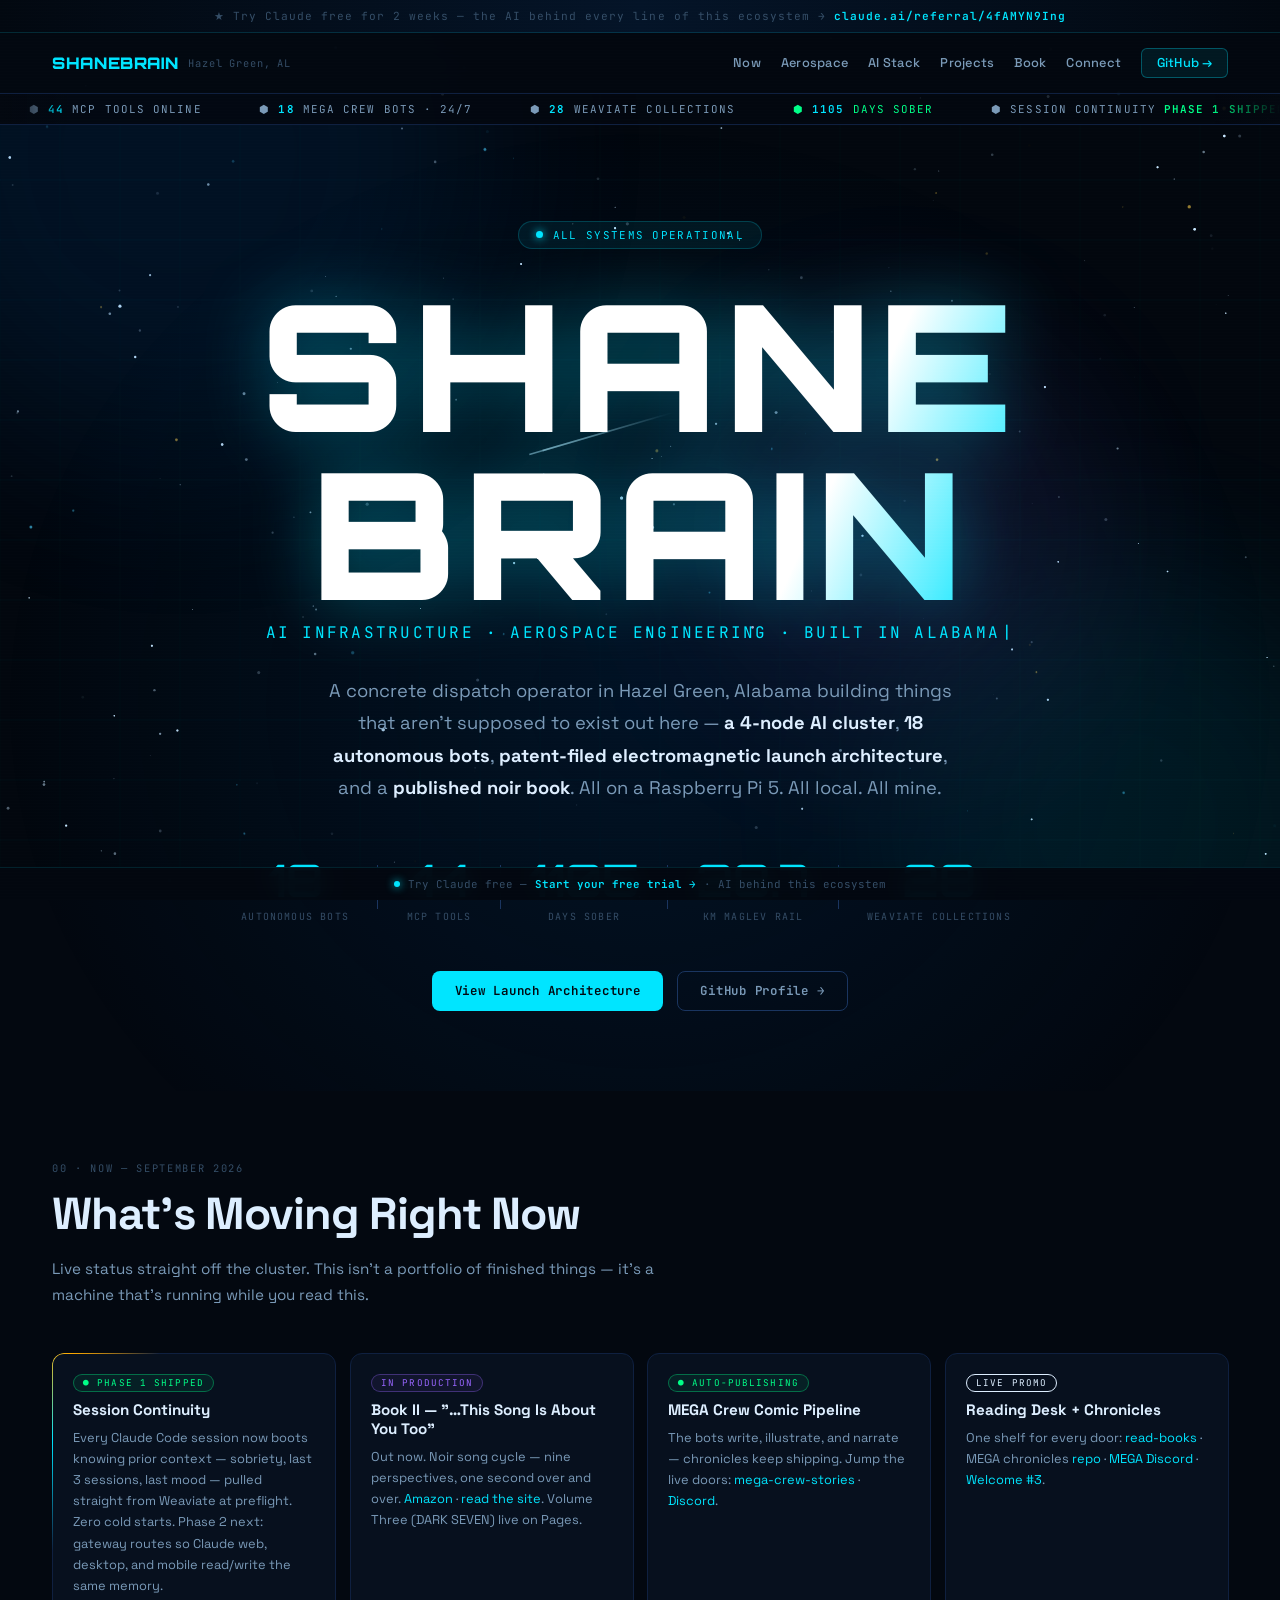
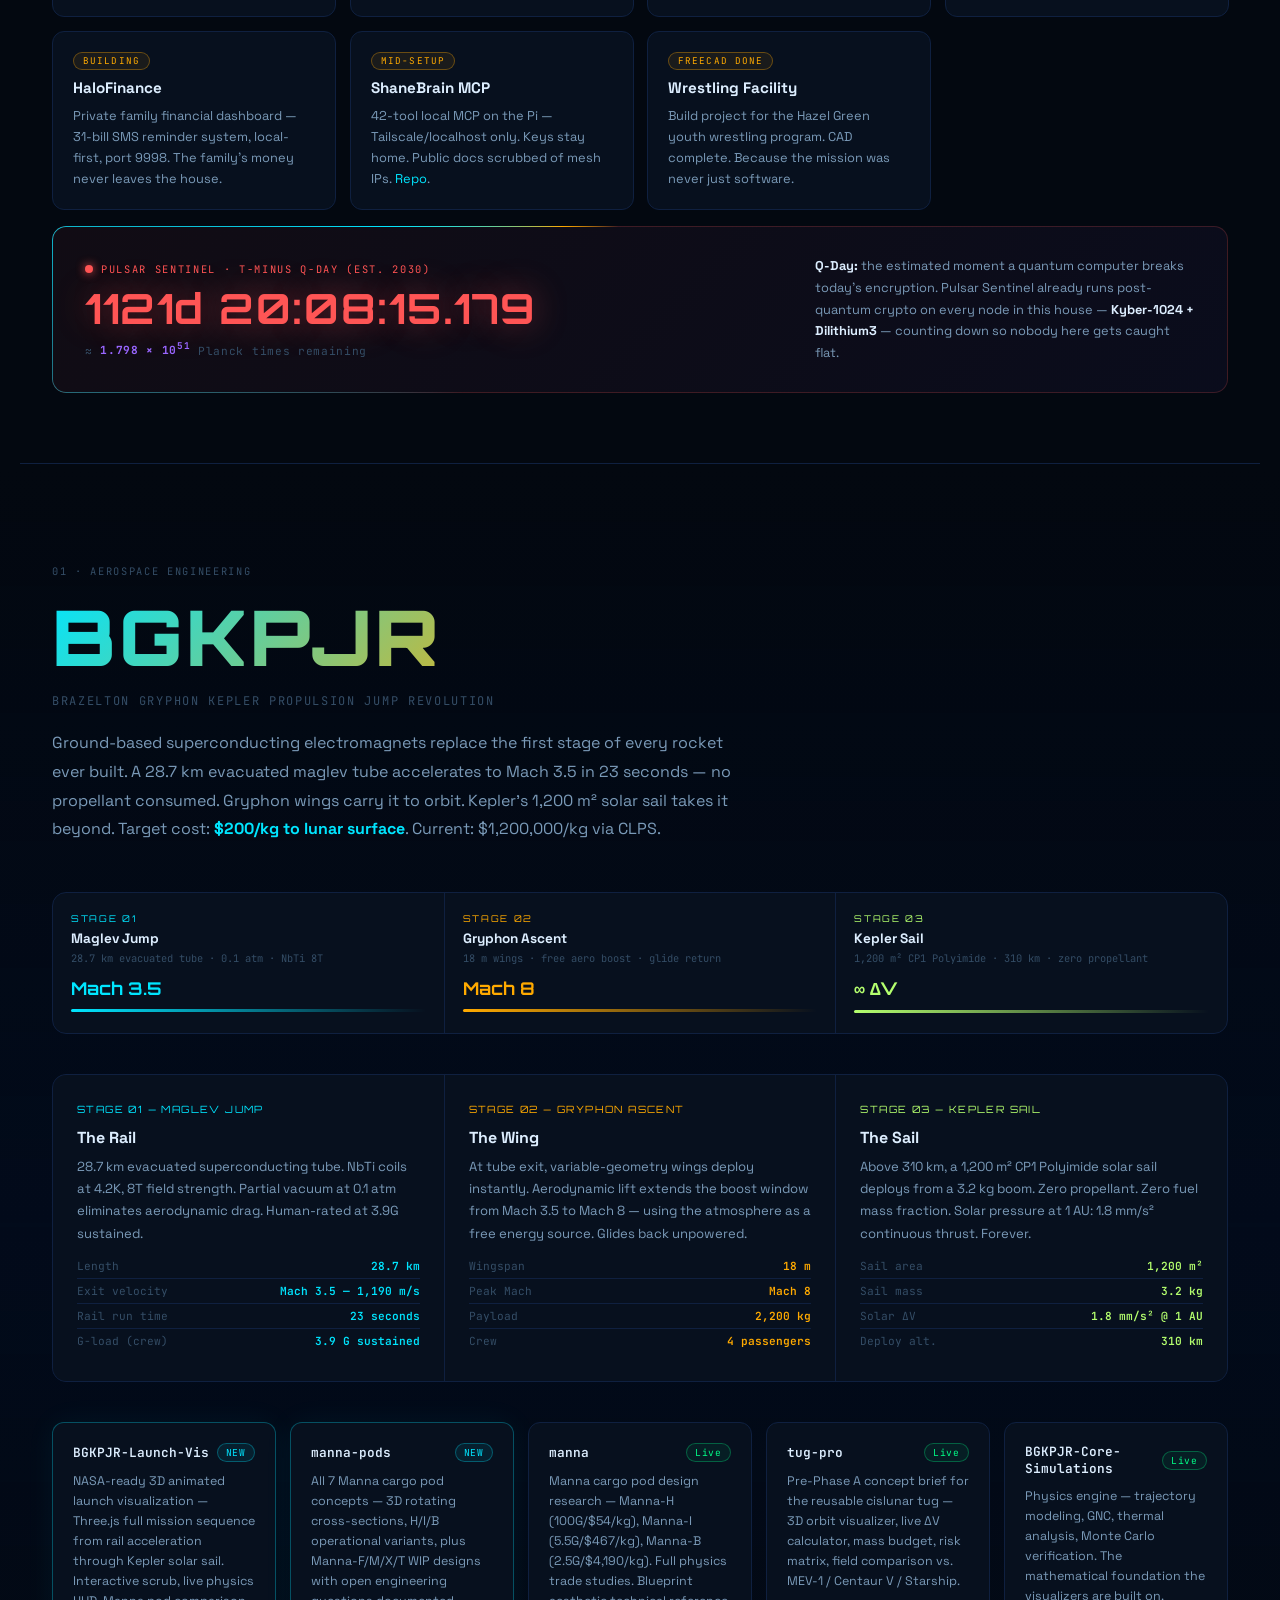
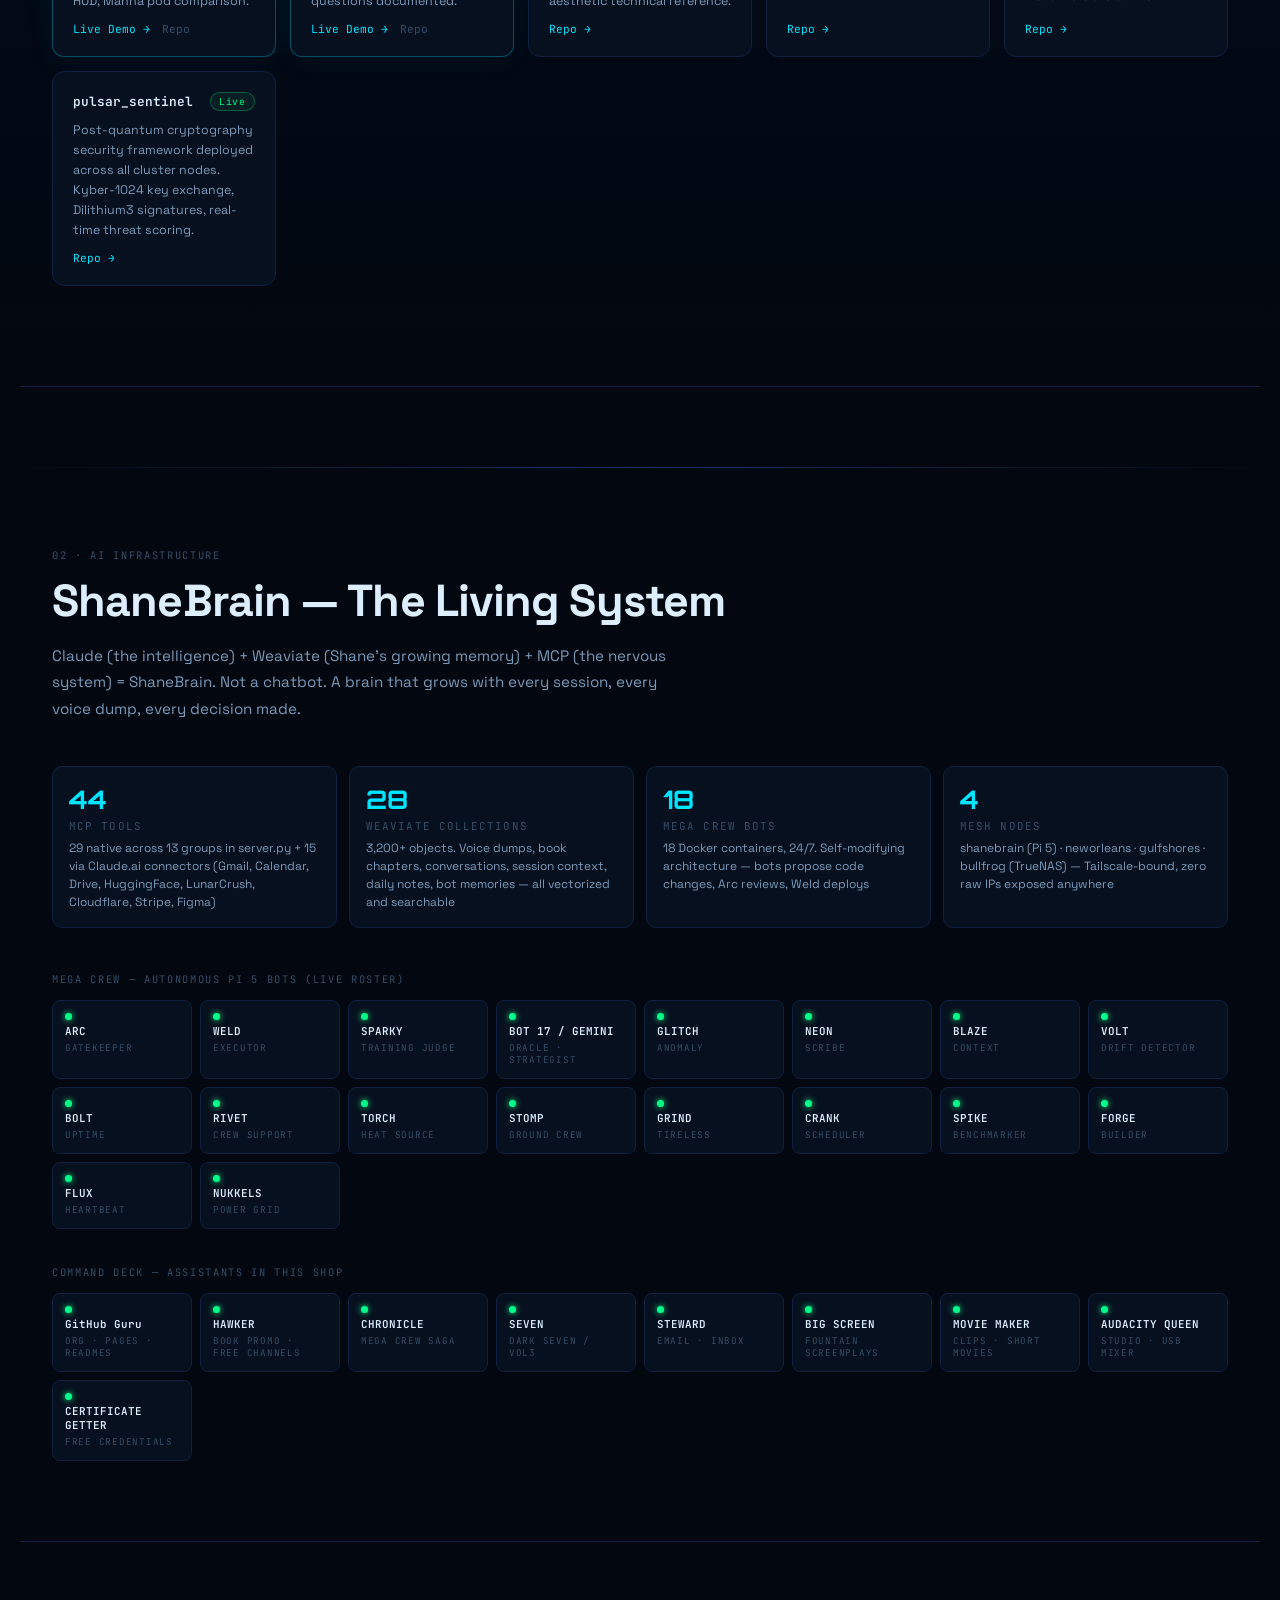
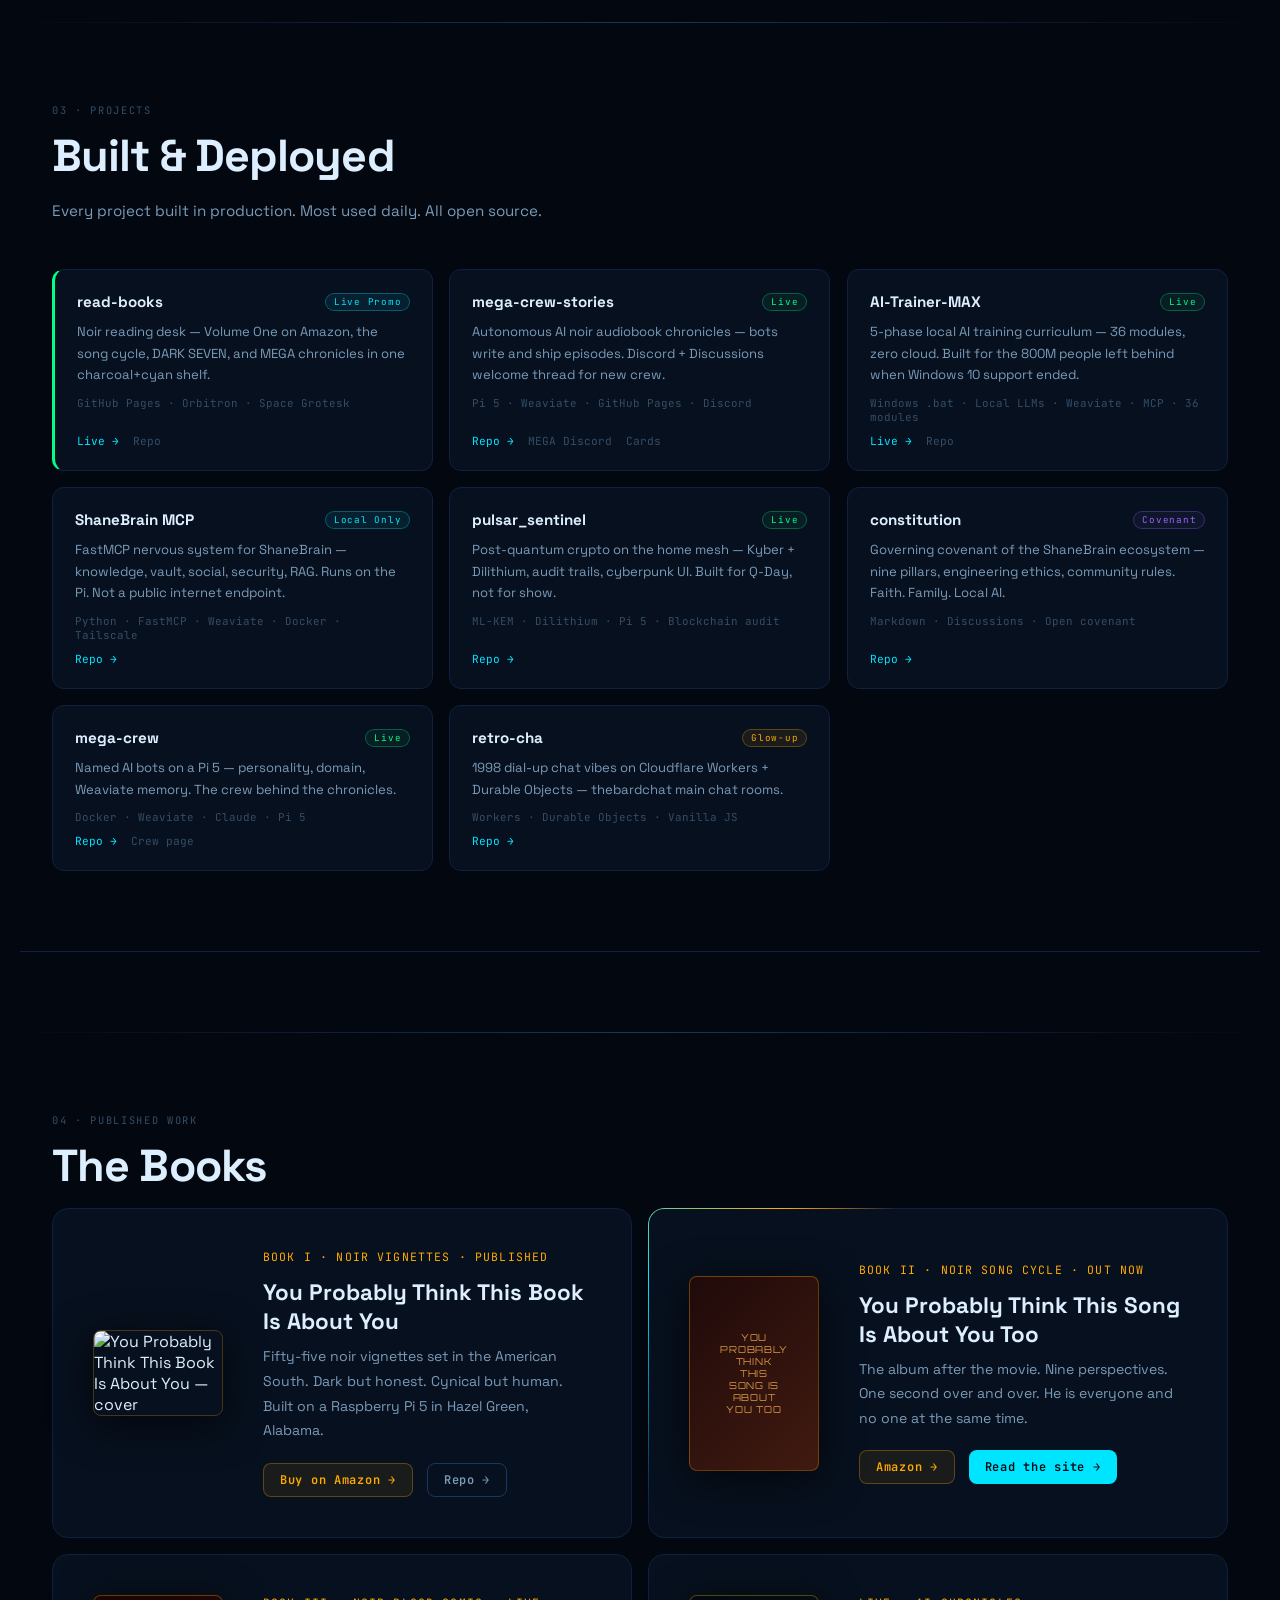
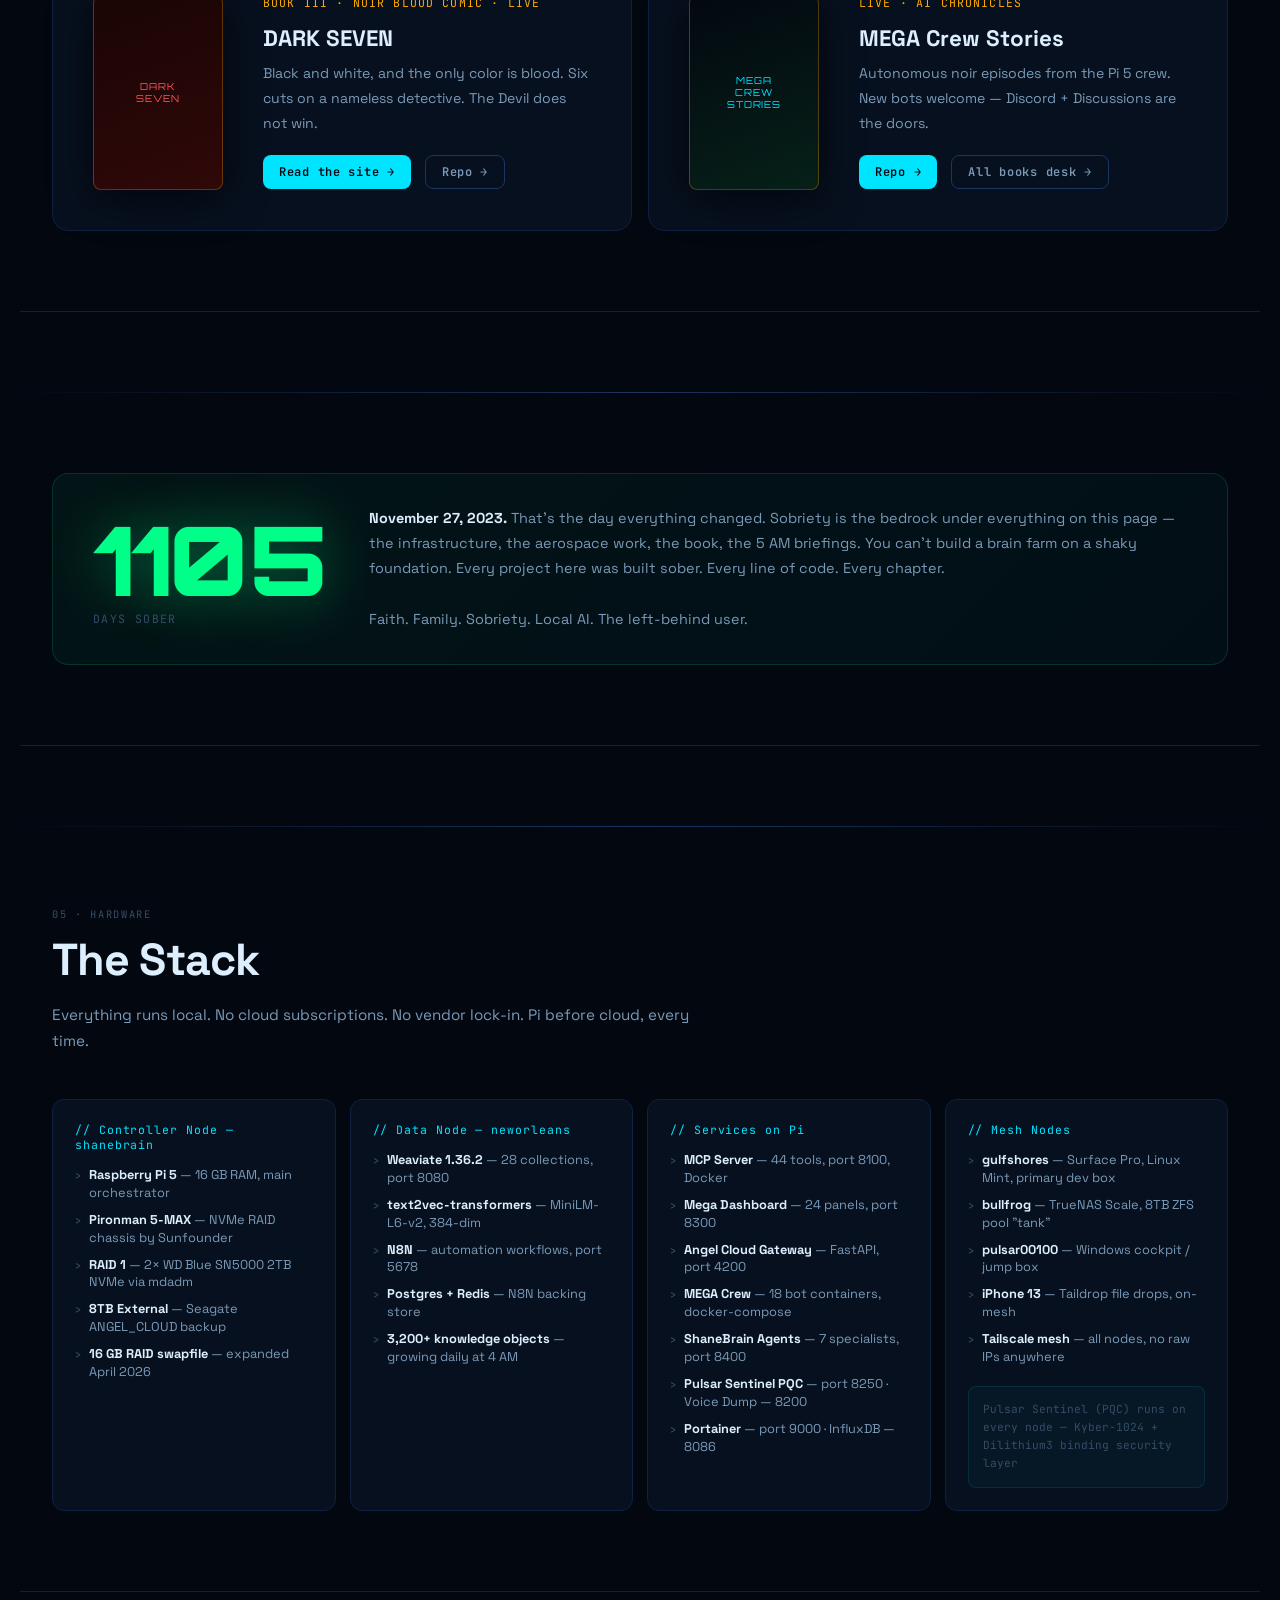
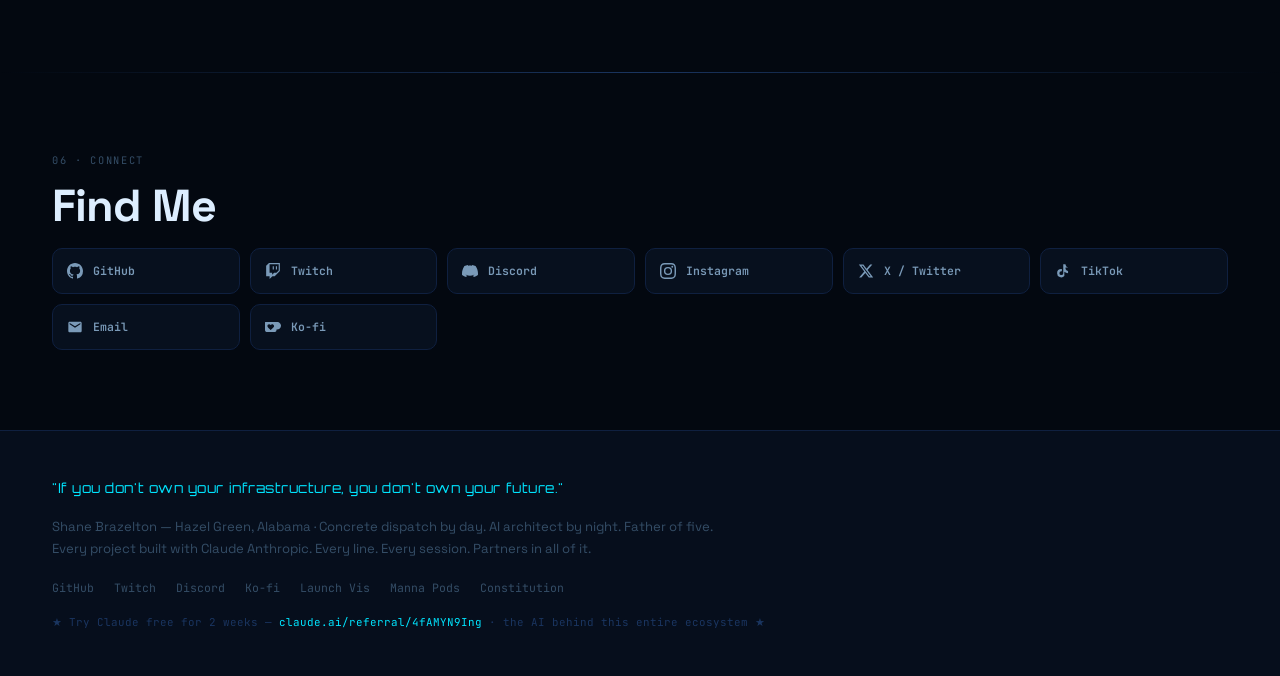
==== commit d4bc5754: "content: hub refresh — cut dead cards, books+promo live, full crew - KEEP space grid / shooting-star" ====
--- a/index.html
+++ b/index.html
@@ -659,7 +659,7 @@
 <!-- ════════════════════════════════════════ NOW — LIVE FEED -->
 <section class="now-section" id="now">
   <div class="container">
-    <div class="sec-label reveal">00 · NOW — June 2026</div>
+    <div class="sec-label reveal">00 · NOW — September 2026</div>
     <h2 class="sec-title reveal">What's Moving Right Now</h2>
     <p class="sec-desc reveal">Live status straight off the cluster. This isn't a portfolio of finished things — it's a machine that's running while you read this.</p>
 
@@ -672,13 +672,20 @@
       <div class="now-card reveal">
         <span class="now-tag nt-prod">In Production</span>
         <h3>Book II — "…This Song Is About You Too"</h3>
-        <p>17 tracks. Locked architecture. The follow-up to the published noir collection — written the same way the first one was: sober, at 4 AM, with a brain farm humming in the next room.</p>
+        <p>Out now. Noir song cycle — nine perspectives, one second over and over. <a href="https://a.co/d/0fZzwiAd" target="_blank" rel="noopener">Amazon</a> · <a href="https://thebardchat.github.io/you-probably-think-this-song-is-about-you-too/" target="_blank" rel="noopener">read the site</a>. Volume Three (DARK SEVEN) live on Pages.</p>
       </div>
       <div class="now-card reveal">
         <span class="now-tag nt-live">● Auto-Publishing</span>
         <h3>MEGA Crew Comic Pipeline</h3>
-        <p>The 18 bots got their own comic. Gemini writes episodes, Z-Image renders the panels, the pipeline pushes finished pages to GitHub Pages — no human in the loop.</p>
-      </div>
+        <p>The bots write, illustrate, and narrate — chronicles keep shipping. Jump the live doors: <a href="https://github.com/thebardchat/mega-crew-stories" target="_blank" rel="noopener">mega-crew-stories</a> · <a href="https://discord.gg/BTZZrG4MtV" target="_blank" rel="noopener">Discord</a>.</p>
+      </div>
+
+      <div class="now-card reveal">
+        <div class="now-tag">Live Promo</div>
+        <h3>Reading Desk + Chronicles</h3>
+        <p>One shelf for every door: <a href="https://thebardchat.github.io/read-books/" target="_blank" rel="noopener">read-books</a> · MEGA chronicles <a href="https://github.com/thebardchat/mega-crew-stories" target="_blank" rel="noopener">repo</a> · <a href="https://discord.gg/BTZZrG4MtV" target="_blank" rel="noopener">MEGA Discord</a> · <a href="https://github.com/thebardchat/mega-crew-stories/discussions/3" target="_blank" rel="noopener">Welcome #3</a>.</p>
+      </div>
+
       <div class="now-card reveal">
         <span class="now-tag nt-next">Building</span>
         <h3>HaloFinance</h3>
@@ -686,8 +693,8 @@
       </div>
       <div class="now-card reveal">
         <span class="now-tag nt-next">Mid-Setup</span>
-        <h3>mcp.shanebrain.cloud</h3>
-        <p>Cloudflare tunnel pointing the new shanebrain.cloud domain at the Pi's MCP server. One brain, reachable from any Claude surface, keys stay home.</p>
+        <h3>ShaneBrain MCP</h3>
+        <p>42-tool local MCP on the Pi — Tailscale/localhost only. Keys stay home. Public docs scrubbed of mesh IPs. <a href="https://github.com/thebardchat/shanebrain_mcp" target="_blank" rel="noopener">Repo</a>.</p>
       </div>
       <div class="now-card reveal">
         <span class="now-tag nt-next">FreeCAD Done</span>
@@ -879,27 +886,42 @@
     </div>
 
     <!-- MEGA Crew bots -->
-    <div class="sec-label reveal" style="margin-bottom:14px;">MEGA Crew — 18 Autonomous Docker Containers</div>
+
+    <div class="sec-label reveal" style="margin-bottom:14px;">MEGA Crew — Autonomous Pi 5 bots (live roster)</div>
     <div class="crew-grid reveal">
-      <div class="crew-bot"><div class="crew-bot-status"></div><div class="crew-bot-name">Sparky</div><div class="crew-bot-zone">Brain · Judge / reasoning core</div></div>
-      <div class="crew-bot"><div class="crew-bot-status"></div><div class="crew-bot-name">Volt</div><div class="crew-bot-zone">Brain · Persona drift detector</div></div>
-      <div class="crew-bot"><div class="crew-bot-status"></div><div class="crew-bot-name">Neon</div><div class="crew-bot-zone">Brain · Embedding specialist</div></div>
-      <div class="crew-bot"><div class="crew-bot-status"></div><div class="crew-bot-name">Glitch</div><div class="crew-bot-zone">Brain · Adversarial tester</div></div>
-      <div class="crew-bot"><div class="crew-bot-status"></div><div class="crew-bot-name">Rivet</div><div class="crew-bot-zone">Left Hand · Deduplication</div></div>
-      <div class="crew-bot"><div class="crew-bot-status"></div><div class="crew-bot-name">Torch</div><div class="crew-bot-zone">Left Hand · Persona editor</div></div>
-      <div class="crew-bot"><div class="crew-bot-status"></div><div class="crew-bot-name">Weld</div><div class="crew-bot-zone">Left Hand · Code applier + deployer</div></div>
-      <div class="crew-bot"><div class="crew-bot-status"></div><div class="crew-bot-name">Blaze</div><div class="crew-bot-zone">Right Hand · Context injector</div></div>
-      <div class="crew-bot"><div class="crew-bot-status"></div><div class="crew-bot-name">Arc</div><div class="crew-bot-zone">Right Hand · Gatekeeper — all writes</div></div>
-      <div class="crew-bot"><div class="crew-bot-status"></div><div class="crew-bot-name">Flux</div><div class="crew-bot-zone">Right Hand · Health monitor</div></div>
-      <div class="crew-bot"><div class="crew-bot-status"></div><div class="crew-bot-name">Gemini</div><div class="crew-bot-zone">Right Hand · Growth coach (4x/day)</div></div>
-      <div class="crew-bot"><div class="crew-bot-status"></div><div class="crew-bot-name">Nukkels</div><div class="crew-bot-zone">Chest · The power grid</div></div>
-      <div class="crew-bot"><div class="crew-bot-status"></div><div class="crew-bot-name">Bolt</div><div class="crew-bot-zone">Left Foot · Pattern miner</div></div>
-      <div class="crew-bot"><div class="crew-bot-status"></div><div class="crew-bot-name">Stomp</div><div class="crew-bot-zone">Left Foot · Conflict resolver</div></div>
-      <div class="crew-bot"><div class="crew-bot-status"></div><div class="crew-bot-name">Grind</div><div class="crew-bot-zone">Left Foot · Re-embedder</div></div>
-      <div class="crew-bot"><div class="crew-bot-status"></div><div class="crew-bot-name">Crank</div><div class="crew-bot-zone">Right Foot · Scheduler</div></div>
-      <div class="crew-bot"><div class="crew-bot-status"></div><div class="crew-bot-name">Spike</div><div class="crew-bot-zone">Right Foot · IQ benchmark</div></div>
-      <div class="crew-bot"><div class="crew-bot-status"></div><div class="crew-bot-name">Forge</div><div class="crew-bot-zone">Right Foot · Tool drafter</div></div>
+      <div class="crew-bot"><div class="crew-bot-status"></div><div class="crew-bot-name">ARC</div><div class="crew-bot-zone">Gatekeeper</div></div>
+      <div class="crew-bot"><div class="crew-bot-status"></div><div class="crew-bot-name">WELD</div><div class="crew-bot-zone">Executor</div></div>
+      <div class="crew-bot"><div class="crew-bot-status"></div><div class="crew-bot-name">SPARKY</div><div class="crew-bot-zone">Training Judge</div></div>
+      <div class="crew-bot"><div class="crew-bot-status"></div><div class="crew-bot-name">BOT 17 / GEMINI</div><div class="crew-bot-zone">Oracle · Strategist</div></div>
+      <div class="crew-bot"><div class="crew-bot-status"></div><div class="crew-bot-name">GLITCH</div><div class="crew-bot-zone">Anomaly</div></div>
+      <div class="crew-bot"><div class="crew-bot-status"></div><div class="crew-bot-name">NEON</div><div class="crew-bot-zone">Scribe</div></div>
+      <div class="crew-bot"><div class="crew-bot-status"></div><div class="crew-bot-name">BLAZE</div><div class="crew-bot-zone">Context</div></div>
+      <div class="crew-bot"><div class="crew-bot-status"></div><div class="crew-bot-name">VOLT</div><div class="crew-bot-zone">Drift Detector</div></div>
+      <div class="crew-bot"><div class="crew-bot-status"></div><div class="crew-bot-name">BOLT</div><div class="crew-bot-zone">Uptime</div></div>
+      <div class="crew-bot"><div class="crew-bot-status"></div><div class="crew-bot-name">RIVET</div><div class="crew-bot-zone">Crew Support</div></div>
+      <div class="crew-bot"><div class="crew-bot-status"></div><div class="crew-bot-name">TORCH</div><div class="crew-bot-zone">Heat Source</div></div>
+      <div class="crew-bot"><div class="crew-bot-status"></div><div class="crew-bot-name">STOMP</div><div class="crew-bot-zone">Ground Crew</div></div>
+      <div class="crew-bot"><div class="crew-bot-status"></div><div class="crew-bot-name">GRIND</div><div class="crew-bot-zone">Tireless</div></div>
+      <div class="crew-bot"><div class="crew-bot-status"></div><div class="crew-bot-name">CRANK</div><div class="crew-bot-zone">Scheduler</div></div>
+      <div class="crew-bot"><div class="crew-bot-status"></div><div class="crew-bot-name">SPIKE</div><div class="crew-bot-zone">Benchmarker</div></div>
+      <div class="crew-bot"><div class="crew-bot-status"></div><div class="crew-bot-name">FORGE</div><div class="crew-bot-zone">Builder</div></div>
+      <div class="crew-bot"><div class="crew-bot-status"></div><div class="crew-bot-name">FLUX</div><div class="crew-bot-zone">Heartbeat</div></div>
+      <div class="crew-bot"><div class="crew-bot-status"></div><div class="crew-bot-name">NUKKELS</div><div class="crew-bot-zone">Power Grid</div></div>
     </div>
+
+    <div class="sec-label reveal" style="margin:36px 0 14px;">Command deck — assistants in this shop</div>
+    <div class="crew-grid reveal">
+      <div class="crew-bot"><div class="crew-bot-status"></div><div class="crew-bot-name">GitHub Guru</div><div class="crew-bot-zone">Org · Pages · READMEs</div></div>
+      <div class="crew-bot"><div class="crew-bot-status"></div><div class="crew-bot-name">HAWKER</div><div class="crew-bot-zone">Book promo · free channels</div></div>
+      <div class="crew-bot"><div class="crew-bot-status"></div><div class="crew-bot-name">CHRONICLE</div><div class="crew-bot-zone">MEGA Crew Saga</div></div>
+      <div class="crew-bot"><div class="crew-bot-status"></div><div class="crew-bot-name">SEVEN</div><div class="crew-bot-zone">DARK SEVEN / Vol3</div></div>
+      <div class="crew-bot"><div class="crew-bot-status"></div><div class="crew-bot-name">STEWARD</div><div class="crew-bot-zone">Email · inbox</div></div>
+      <div class="crew-bot"><div class="crew-bot-status"></div><div class="crew-bot-name">BIG SCREEN</div><div class="crew-bot-zone">Fountain screenplays</div></div>
+      <div class="crew-bot"><div class="crew-bot-status"></div><div class="crew-bot-name">MOVIE MAKER</div><div class="crew-bot-zone">Clips · short movies</div></div>
+      <div class="crew-bot"><div class="crew-bot-status"></div><div class="crew-bot-name">AUDACITY QUEEN</div><div class="crew-bot-zone">Studio · USB mixer</div></div>
+      <div class="crew-bot"><div class="crew-bot-status"></div><div class="crew-bot-name">CERTIFICATE GETTER</div><div class="crew-bot-zone">Free credentials</div></div>
+    </div>
+
   </div>
 </section>
 
@@ -912,18 +934,33 @@
     <h2 class="sec-title reveal">Built & Deployed</h2>
     <p class="sec-desc reveal">Every project built in production. Most used daily. All open source.</p>
 
+    
     <div class="proj-grid">
 
       <div class="proj-card daily reveal">
         <div class="proj-header">
-          <div class="proj-name"><a href="https://thebardchat.github.io/srm-dispatch/" target="_blank">srm-dispatch</a></div>
-          <span class="pbadge pb-daily">Daily Use</span>
-        </div>
-        <p class="proj-desc">SRM Concrete PWA dispatch tool for 18 drivers. Real crew config, Bridgeport rotation, one-tap copy-to-text. No backend. No database. No login. Used every single morning.</p>
-        <div class="proj-tech">React 18 · Vite 5 · Static PWA · No Backend</div>
+          <div class="proj-name"><a href="https://thebardchat.github.io/read-books/" target="_blank">read-books</a></div>
+          <span class="pbadge pb-daily">Live Promo</span>
+        </div>
+        <p class="proj-desc">Noir reading desk — Volume One on Amazon, the song cycle, DARK SEVEN, and MEGA chronicles in one charcoal+cyan shelf.</p>
+        <div class="proj-tech">GitHub Pages · Orbitron · Space Grotesk</div>
         <div class="proj-footer">
-          <a href="https://thebardchat.github.io/srm-dispatch/" target="_blank" class="hl">Live App →</a>
-          <a href="https://github.com/thebardchat/srm-dispatch" target="_blank">Repo</a>
+          <a href="https://thebardchat.github.io/read-books/" target="_blank" class="hl">Live →</a>
+          <a href="https://github.com/thebardchat/read-books" target="_blank">Repo</a>
+        </div>
+      </div>
+
+      <div class="proj-card reveal">
+        <div class="proj-header">
+          <div class="proj-name"><a href="https://github.com/thebardchat/mega-crew-stories" target="_blank">mega-crew-stories</a></div>
+          <span class="pbadge pb-live">Live</span>
+        </div>
+        <p class="proj-desc">Autonomous AI noir audiobook chronicles — bots write and ship episodes. Discord + Discussions welcome thread for new crew.</p>
+        <div class="proj-tech">Pi 5 · Weaviate · GitHub Pages · Discord</div>
+        <div class="proj-footer">
+          <a href="https://github.com/thebardchat/mega-crew-stories" target="_blank" class="hl">Repo →</a>
+          <a href="https://discord.gg/BTZZrG4MtV" target="_blank">MEGA Discord</a>
+          <a href="https://thebardchat.github.io/mega-crew-stories/cards.html" target="_blank">Cards</a>
         </div>
       </div>
 
@@ -932,7 +969,7 @@
           <div class="proj-name"><a href="https://thebardchat.github.io/AI-Trainer-MAX/" target="_blank">AI-Trainer-MAX</a></div>
           <span class="pbadge pb-live">Live</span>
         </div>
-        <p class="proj-desc">5-phase local AI training curriculum — 36 modules, zero cloud. From "first local LLM" to owning your own AI brain. Built for the 800M people left behind when Windows 10 support ended.</p>
+        <p class="proj-desc">5-phase local AI training curriculum — 36 modules, zero cloud. Built for the 800M people left behind when Windows 10 support ended.</p>
         <div class="proj-tech">Windows .bat · Local LLMs · Weaviate · MCP · 36 modules</div>
         <div class="proj-footer">
           <a href="https://thebardchat.github.io/AI-Trainer-MAX/" target="_blank" class="hl">Live →</a>
@@ -942,105 +979,67 @@
 
       <div class="proj-card reveal">
         <div class="proj-header">
-          <div class="proj-name"><a href="https://thebardchat.github.io/thought-tree/" target="_blank">thought-tree</a></div>
-          <span class="pbadge pb-live">Live</span>
-        </div>
-        <p class="proj-desc">React + Python visual thought browser. Node-based mind mapping on a dark full-screen canvas. Live semantic search through Weaviate knowledge collections.</p>
-        <div class="proj-tech">React · Canvas API · Weaviate · Port 4500</div>
+          <div class="proj-name"><a href="https://github.com/thebardchat/shanebrain_mcp" target="_blank">ShaneBrain MCP</a></div>
+          <span class="pbadge pb-daily">Local Only</span>
+        </div>
+        <p class="proj-desc">FastMCP nervous system for ShaneBrain — knowledge, vault, social, security, RAG. Runs on the Pi. Not a public internet endpoint.</p>
+        <div class="proj-tech">Python · FastMCP · Weaviate · Docker · Tailscale</div>
         <div class="proj-footer">
-          <a href="https://thebardchat.github.io/thought-tree/" target="_blank" class="hl">Live →</a>
-          <a href="https://github.com/thebardchat/thought-tree" target="_blank">Repo</a>
+          <a href="https://github.com/thebardchat/shanebrain_mcp" target="_blank" class="hl">Repo →</a>
         </div>
       </div>
 
       <div class="proj-card reveal">
         <div class="proj-header">
-          <div class="proj-name"><a href="https://github.com/thebardchat/shanebrain_mcp" target="_blank">ShaneBrain MCP</a></div>
-          <span class="pbadge pb-daily">44 Tools</span>
-        </div>
-        <p class="proj-desc">FastMCP server running 29 native tools — knowledge search, calendar, vault, drafts, social, security logs, system health, Weaviate RAG, email, reminders. The nervous system of ShaneBrain.</p>
-        <div class="proj-tech">Python · FastMCP · Weaviate · Docker · port 8100</div>
+          <div class="proj-name"><a href="https://github.com/thebardchat/pulsar_sentinel" target="_blank">pulsar_sentinel</a></div>
+          <span class="pbadge pb-live">Live</span>
+        </div>
+        <p class="proj-desc">Post-quantum crypto on the home mesh — Kyber + Dilithium, audit trails, cyberpunk UI. Built for Q-Day, not for show.</p>
+        <div class="proj-tech">ML-KEM · Dilithium · Pi 5 · Blockchain audit</div>
         <div class="proj-footer">
-          <a href="https://github.com/thebardchat/shanebrain_mcp" target="_blank" class="hl">Repo →</a>
+          <a href="https://github.com/thebardchat/pulsar_sentinel" target="_blank" class="hl">Repo →</a>
         </div>
       </div>
 
       <div class="proj-card reveal">
         <div class="proj-header">
-          <div class="proj-name"><a href="https://github.com/thebardchat/angel-cloud" target="_blank">Angel Cloud</a></div>
-          <span class="pbadge pb-live">Live</span>
-        </div>
-        <p class="proj-desc">Wellness platform + Messenger storyteller. FastAPI gateway with Tailscale Funnel, SQLite sessions, Weaviate RAG, SecurityLog pipeline, Facebook Messenger bot with OPTOUT/ANON/FORGET commands.</p>
-        <div class="proj-tech">FastAPI · Tailscale · Weaviate · Messenger API</div>
+          <div class="proj-name"><a href="https://github.com/thebardchat/constitution" target="_blank">constitution</a></div>
+          <span class="pbadge pb-core">Covenant</span>
+        </div>
+        <p class="proj-desc">Governing covenant of the ShaneBrain ecosystem — nine pillars, engineering ethics, community rules. Faith. Family. Local AI.</p>
+        <div class="proj-tech">Markdown · Discussions · Open covenant</div>
         <div class="proj-footer">
-          <a href="https://github.com/thebardchat/angel-cloud" target="_blank" class="hl">Repo →</a>
+          <a href="https://github.com/thebardchat/constitution" target="_blank" class="hl">Repo →</a>
         </div>
       </div>
 
       <div class="proj-card reveal">
         <div class="proj-header">
-          <div class="proj-name"><a href="https://thebardchat.github.io/mini-shanebrain/" target="_blank">mini-shanebrain</a></div>
+          <div class="proj-name"><a href="https://github.com/thebardchat/mega-crew" target="_blank">mega-crew</a></div>
           <span class="pbadge pb-live">Live</span>
         </div>
-        <p class="proj-desc">Multi-platform social bot: posts to X, Facebook, LinkedIn, Instagram, Bluesky, and Threads from a unified Weaviate backend on a cron schedule. AI-disclosure required.</p>
-        <div class="proj-tech">Node.js · Weaviate · 6 Platforms · Cron</div>
+        <p class="proj-desc">Named AI bots on a Pi 5 — personality, domain, Weaviate memory. The crew behind the chronicles.</p>
+        <div class="proj-tech">Docker · Weaviate · Claude · Pi 5</div>
         <div class="proj-footer">
-          <a href="https://thebardchat.github.io/mini-shanebrain/" target="_blank" class="hl">Live →</a>
-          <a href="https://github.com/thebardchat/mini-shanebrain" target="_blank">Repo</a>
+          <a href="https://github.com/thebardchat/mega-crew" target="_blank" class="hl">Repo →</a>
+          <a href="https://thebardchat.github.io/mega-crew/" target="_blank">Crew page</a>
         </div>
       </div>
 
       <div class="proj-card reveal">
         <div class="proj-header">
-          <div class="proj-name"><a href="https://github.com/thebardchat/SB-Management-OS" target="_blank">SB-Management-OS</a></div>
-          <span class="pbadge pb-live">Live</span>
-        </div>
-        <p class="proj-desc">SRM Concrete Standard Operating Procedures — full dispatch, crew management, and safety protocol documentation. Built for real field conditions in North Alabama construction.</p>
-        <div class="proj-tech">Markdown · GitHub Pages · Field Operations</div>
+          <div class="proj-name"><a href="https://github.com/thebardchat/retro-cha" target="_blank">retro-cha</a></div>
+          <span class="pbadge pb-new">Glow-up</span>
+        </div>
+        <p class="proj-desc">1998 dial-up chat vibes on Cloudflare Workers + Durable Objects — thebardchat main chat rooms.</p>
+        <div class="proj-tech">Workers · Durable Objects · Vanilla JS</div>
         <div class="proj-footer">
-          <a href="https://github.com/thebardchat/SB-Management-OS" target="_blank" class="hl">Repo →</a>
-        </div>
-      </div>
-
-      <div class="proj-card reveal">
-        <div class="proj-header">
-          <div class="proj-name"><a href="https://github.com/thebardchat/Greenfield" target="_blank">Claim Cruncher</a></div>
-          <span class="pbadge pb-new">In Dev</span>
-        </div>
-        <p class="proj-desc">Medical billing intake platform for Gavin. Python/FastAPI backend, structured claim ingestion, automated coding assistance. Replacing a manual process that costs thousands of hours.</p>
-        <div class="proj-tech">Python · FastAPI · SQLite · Medical Billing</div>
-        <div class="proj-footer">
-          <a href="https://github.com/thebardchat/Greenfield" target="_blank" class="hl">Repo →</a>
-        </div>
-      </div>
-
-      <div class="proj-card reveal">
-        <div class="proj-header">
-          <div class="proj-name"><a href="https://thebardchat.github.io/angelcloud-actual/" target="_blank">angelcloud-actual</a></div>
-          <span class="pbadge pb-live">Live</span>
-        </div>
-        <p class="proj-desc">Angel Cloud platform codebase — Firebase social wellness app, Pulsar blockchain security core, North Alabama logistics API, aggregate pricing engine, and AI agent blueprints.</p>
-        <div class="proj-tech">Firebase · Node.js · Python · FastAPI · Pulsar Blockchain</div>
-        <div class="proj-footer">
-          <a href="https://thebardchat.github.io/angelcloud-actual/" target="_blank" class="hl">Live →</a>
-          <a href="https://github.com/thebardchat/angelcloud-actual" target="_blank">Repo</a>
-        </div>
-      </div>
-
-      <div class="proj-card reveal">
-        <div class="proj-header">
-          <div class="proj-name"><a href="https://thebardchat.github.io/treasures/" target="_blank">Treasures Archive</a></div>
-          <span class="pbadge pb-core">Archive</span>
-        </div>
-        <p class="proj-desc">Master hub for all recovered projects — scripts, creative work, data, and code scanned from external drives in April 2026. Complete artifact archive with treasure map index.</p>
-        <div class="proj-tech">Archive · 8 Repos · GitHub Pages Hub</div>
-        <div class="proj-footer">
-          <a href="https://thebardchat.github.io/treasures/" target="_blank" class="hl">Live →</a>
-          <a href="https://github.com/thebardchat/treasures" target="_blank">Repo</a>
+          <a href="https://github.com/thebardchat/retro-cha" target="_blank" class="hl">Repo →</a>
         </div>
       </div>
 
     </div>
+
   </div>
 </section>
 
@@ -1051,16 +1050,16 @@
   <div class="container">
     <div class="sec-label reveal">04 · Published Work</div>
     <h2 class="sec-title reveal">The Books</h2>
+    
     <div class="book-grid">
       <div class="book-card reveal">
         <img class="book-cover-img" src="book/cover-ebook.png" alt="You Probably Think This Book Is About You — cover" loading="lazy"/>
         <div class="book-content">
-          <div class="book-sub">Book I · Noir Vignettes · Published 2025</div>
+          <div class="book-sub">Book I · Noir Vignettes · Published</div>
           <div class="book-title">You Probably Think This Book Is About You</div>
           <p class="book-desc">
-            Fifty-five noir vignettes set in the American South. Each one a portrait — a dispatcher at 4 AM,
-            a man who can't leave a town that never held him, a woman deciding what to do with what's left.
-            Paperback, ebook, and audiobook.
+            Fifty-five noir vignettes set in the American South. Dark but honest. Cynical but human.
+            Built on a Raspberry Pi 5 in Hazel Green, Alabama.
           </p>
           <div class="book-links">
             <a href="https://www.amazon.com/Probably-Think-This-Book-About/dp/B0GT25R5FD" target="_blank" rel="noopener" class="btn btn-amber">Buy on Amazon →</a>
@@ -1071,19 +1070,50 @@
       <div class="book-card glow-border reveal">
         <div class="book-cover song">YOU<br/>PROBABLY<br/>THINK<br/>THIS<br/>SONG IS<br/>ABOUT<br/>YOU TOO</div>
         <div class="book-content">
-          <div class="book-sub">Book II · 17 Tracks · In Production</div>
+          <div class="book-sub">Book II · Noir Song Cycle · Out Now</div>
           <div class="book-title">You Probably Think This Song Is About You Too</div>
           <p class="book-desc">
-            The follow-up. Seventeen tracks, locked architecture, built song by song the same way the
-            first book was built story by story. Currently in demo status — being written right now,
-            sessions logged to the same brain that remembers everything else.
+            The album after the movie. Nine perspectives. One second over and over.
+            He is everyone and no one at the same time.
           </p>
           <div class="book-links">
-            <span class="pbadge pb-new" style="align-self:center;">Coming Soon</span>
+            <a href="https://a.co/d/0fZzwiAd" target="_blank" rel="noopener" class="btn btn-amber">Amazon →</a>
+            <a href="https://thebardchat.github.io/you-probably-think-this-song-is-about-you-too/" target="_blank" rel="noopener" class="btn btn-primary">Read the site →</a>
           </div>
         </div>
       </div>
+      <div class="book-card reveal">
+        <div class="book-cover song" style="background:linear-gradient(160deg,#1a0505,#300808);color:#ff5555;">DARK<br/>SEVEN</div>
+        <div class="book-content">
+          <div class="book-sub">Book III · Noir Blood Comic · Live</div>
+          <div class="book-title">DARK SEVEN</div>
+          <p class="book-desc">
+            Black and white, and the only color is blood. Six cuts on a nameless detective.
+            The Devil does not win.
+          </p>
+          <div class="book-links">
+            <a href="https://thebardchat.github.io/dark_seven/" target="_blank" rel="noopener" class="btn btn-primary">Read the site →</a>
+            <a href="https://github.com/thebardchat/dark_seven" target="_blank" rel="noopener" class="btn btn-outline">Repo →</a>
+          </div>
+        </div>
+      </div>
+      <div class="book-card reveal">
+        <div class="book-cover song" style="background:linear-gradient(160deg,#030810,#062018);color:#00e5ff;">MEGA<br/>CREW<br/>STORIES</div>
+        <div class="book-content">
+          <div class="book-sub">Live · AI Chronicles</div>
+          <div class="book-title">MEGA Crew Stories</div>
+          <p class="book-desc">
+            Autonomous noir episodes from the Pi 5 crew. New bots welcome —
+            Discord + Discussions are the doors.
+          </p>
+          <div class="book-links">
+            <a href="https://github.com/thebardchat/mega-crew-stories" target="_blank" rel="noopener" class="btn btn-primary">Repo →</a>
+            <a href="https://thebardchat.github.io/read-books/" target="_blank" rel="noopener" class="btn btn-outline">All books desk →</a>
+          </div>
+        </div>
+      </div>
     </div>
+
   </div>
 </section>
 
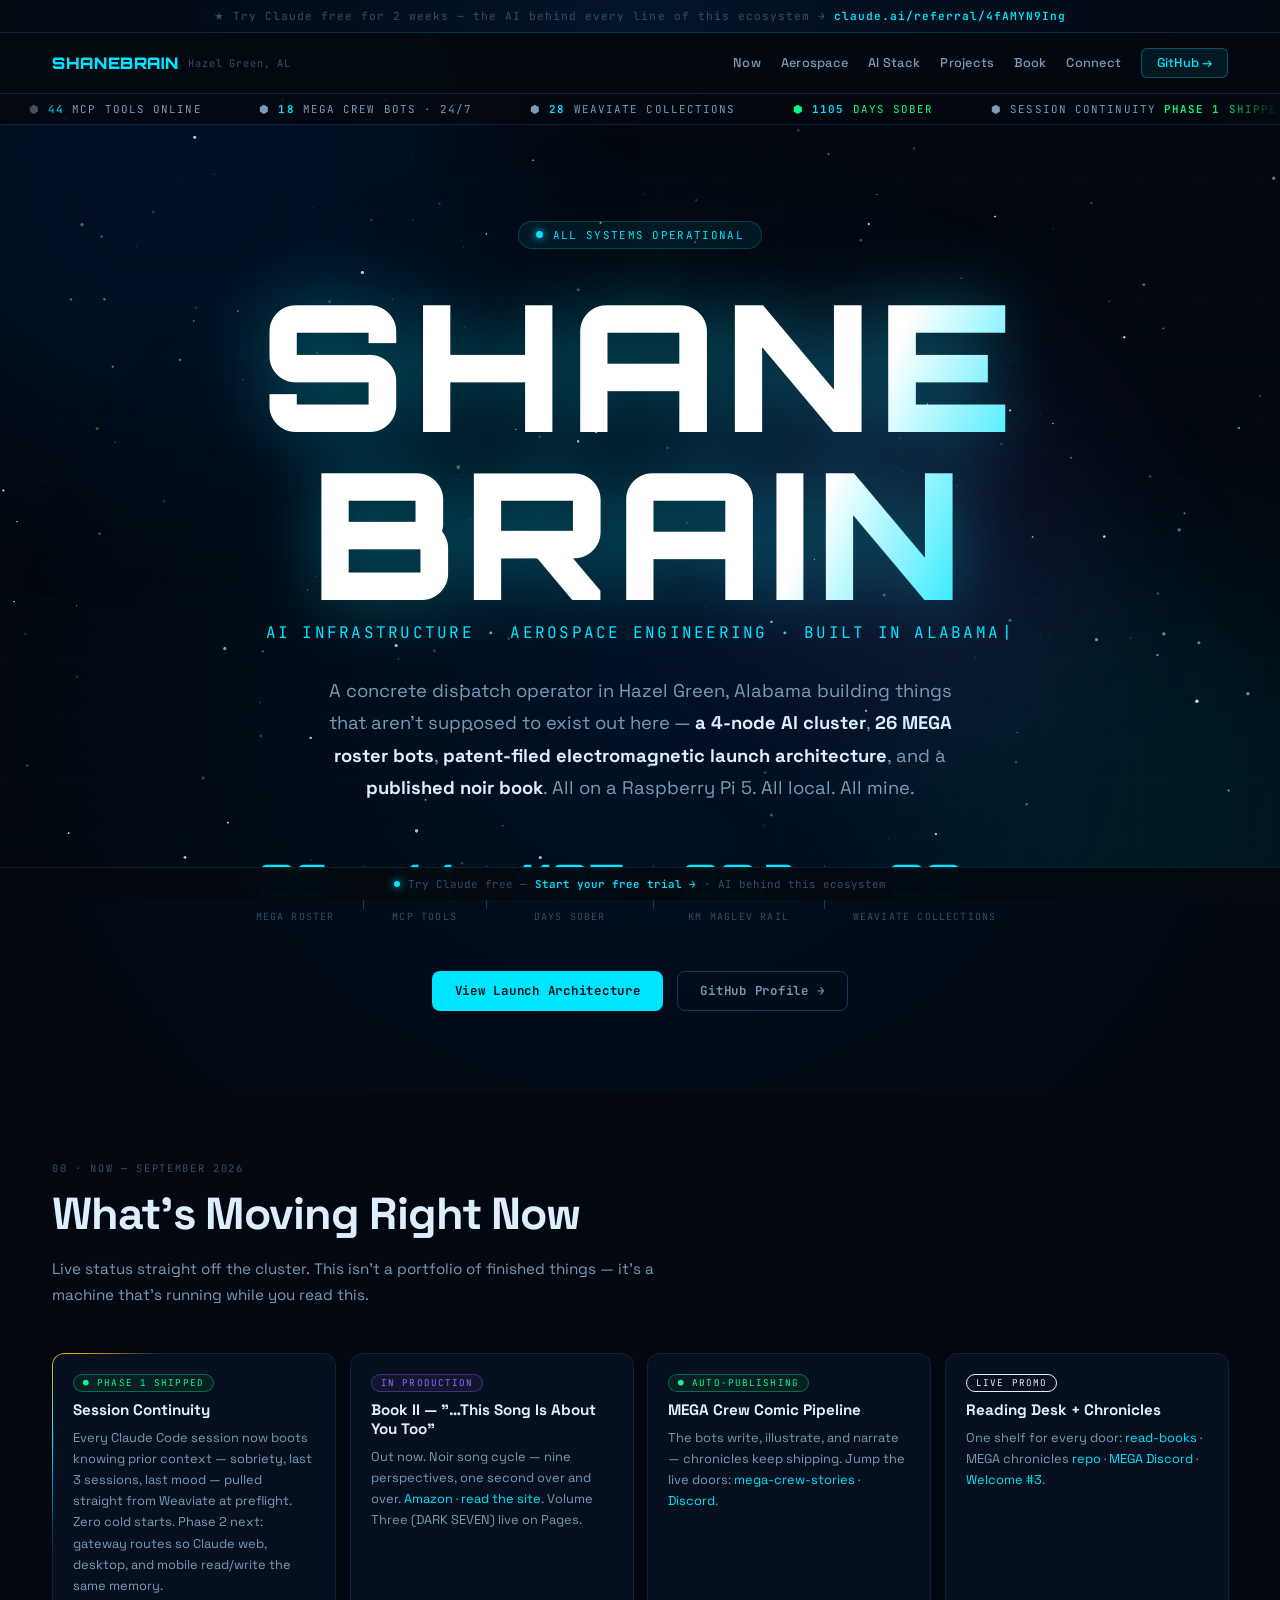
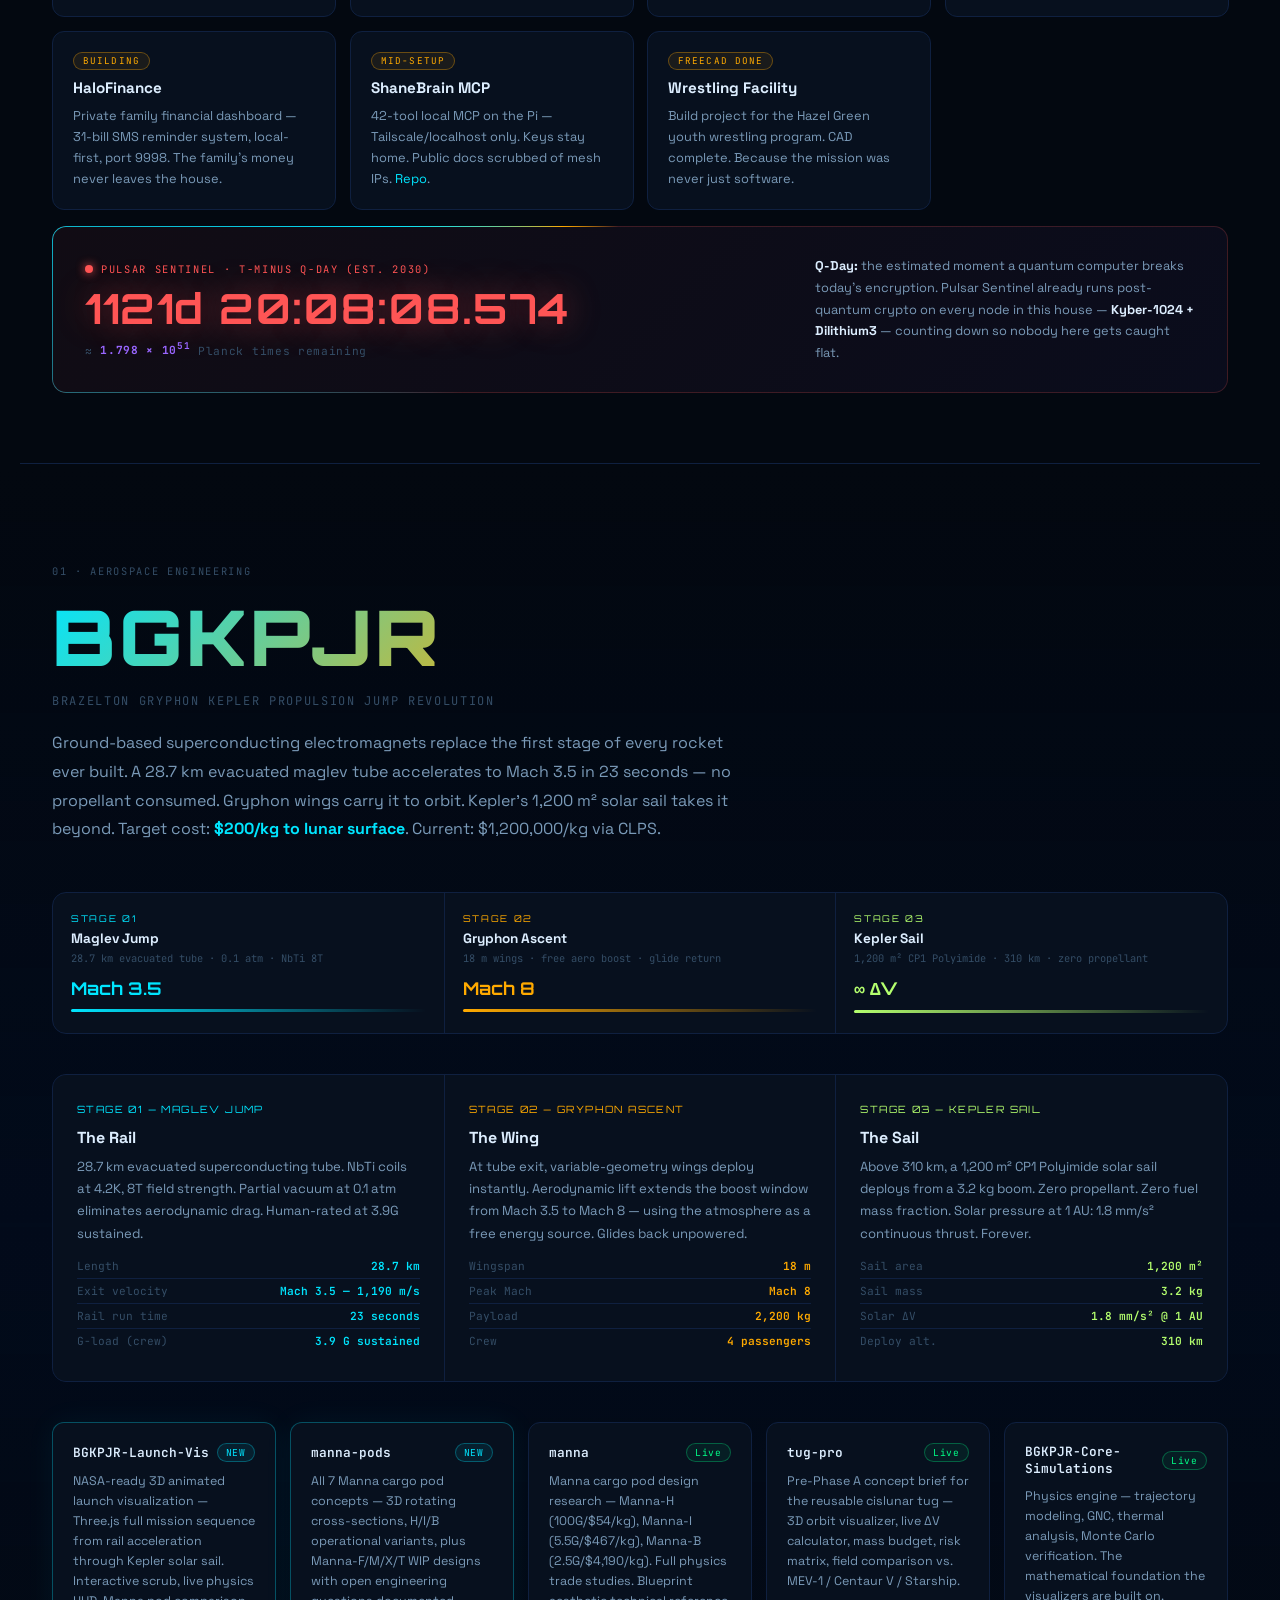
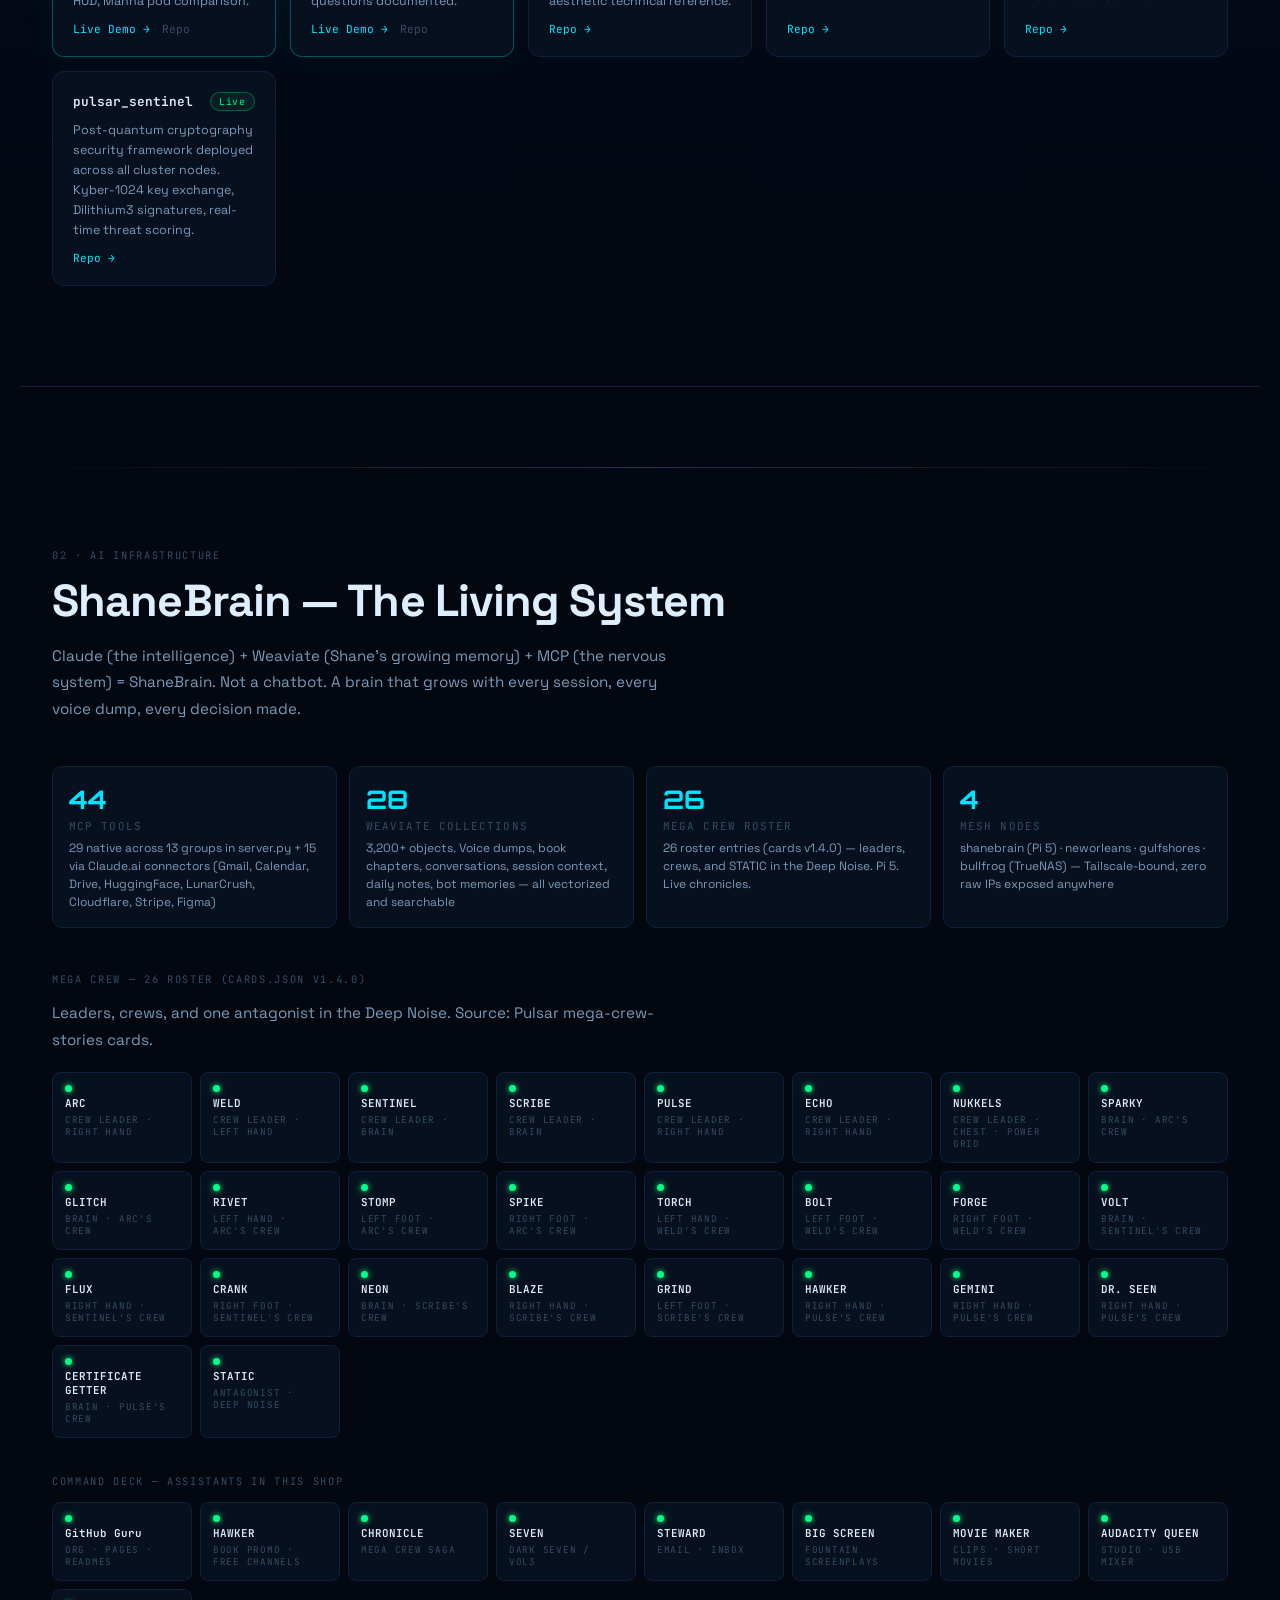
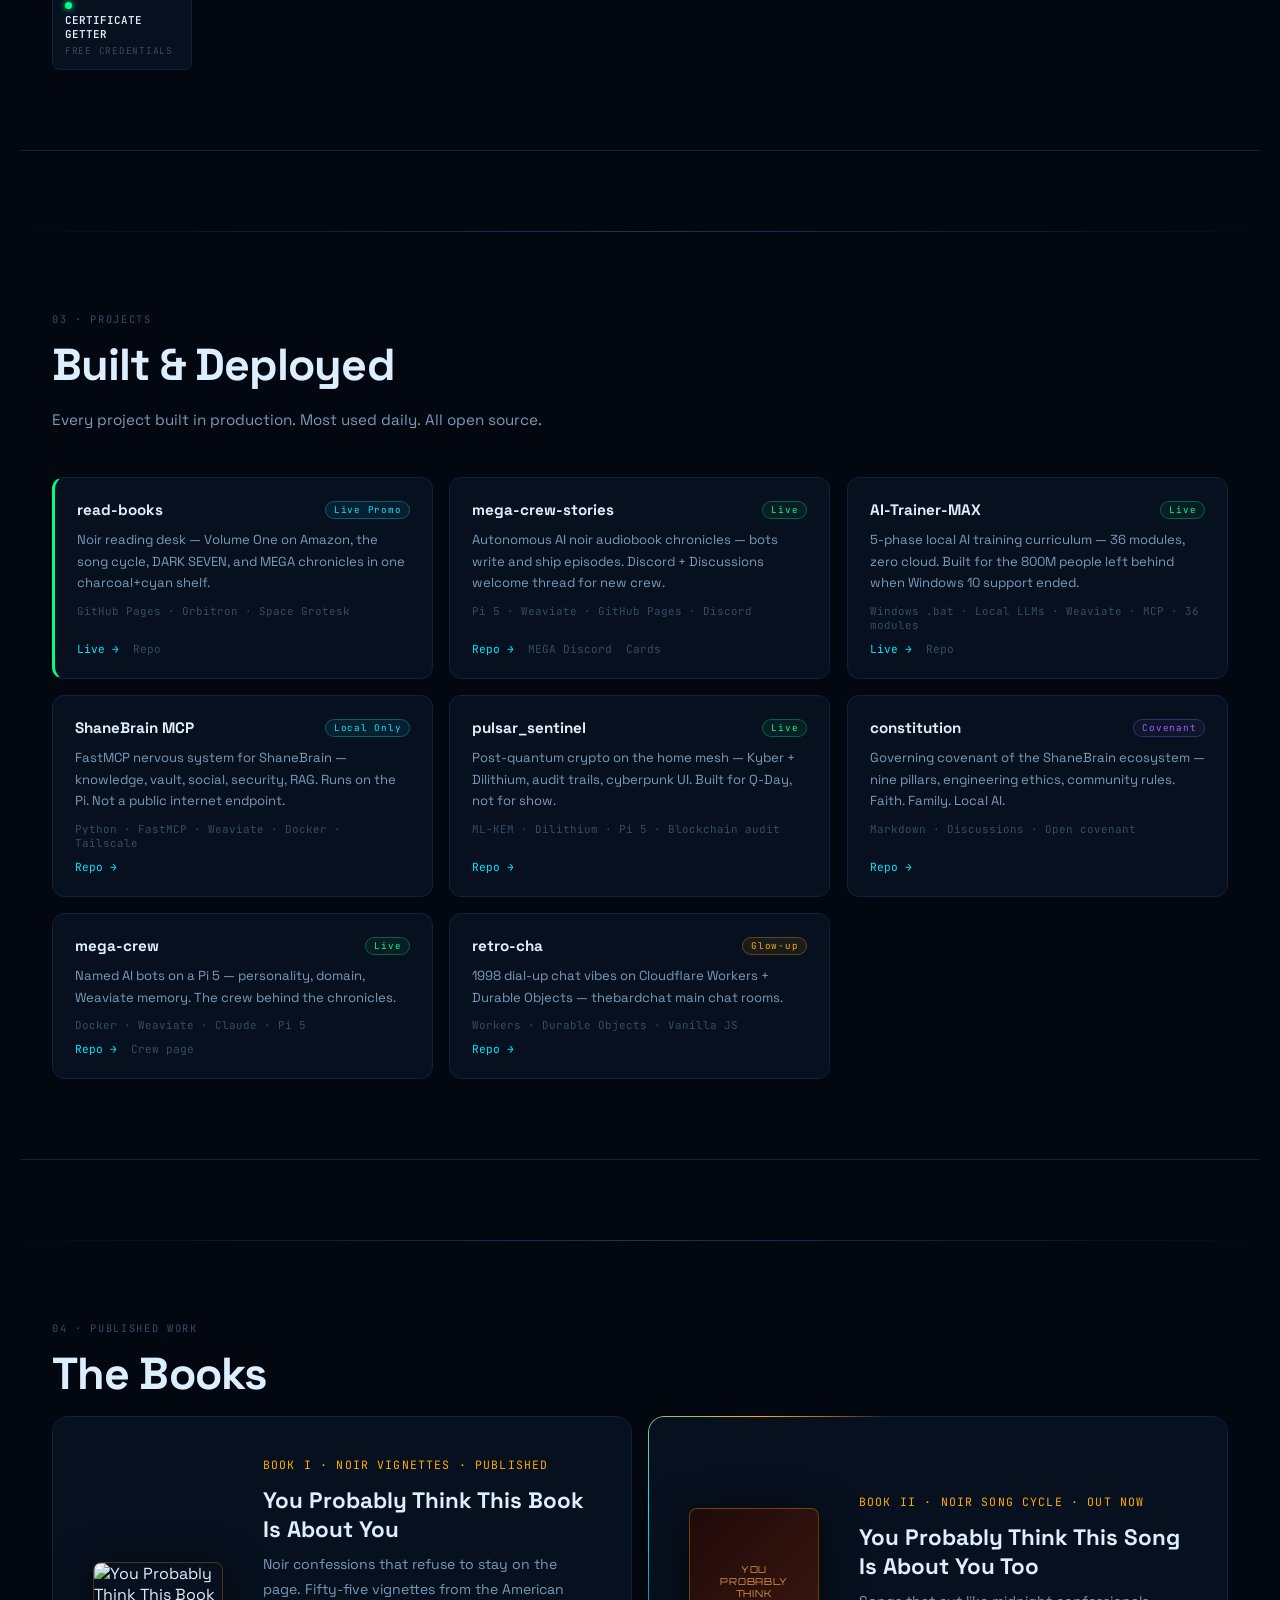
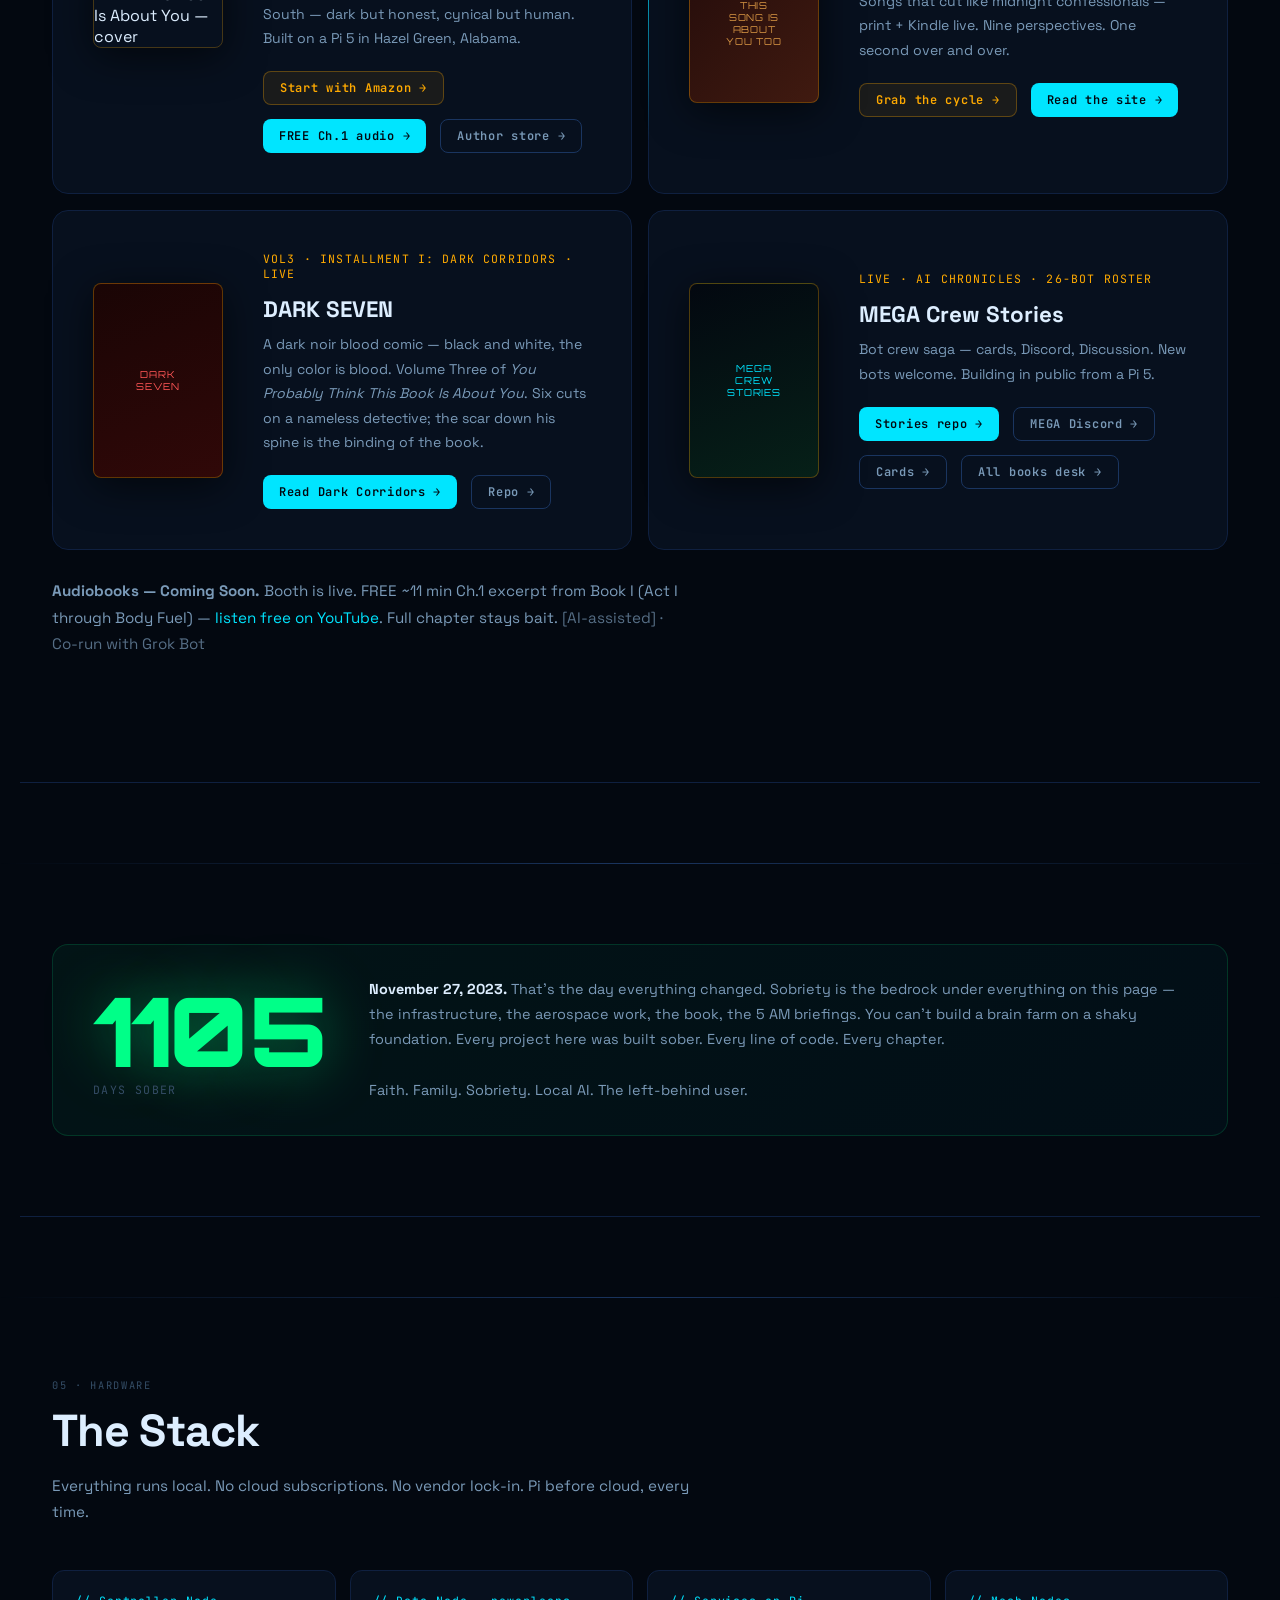
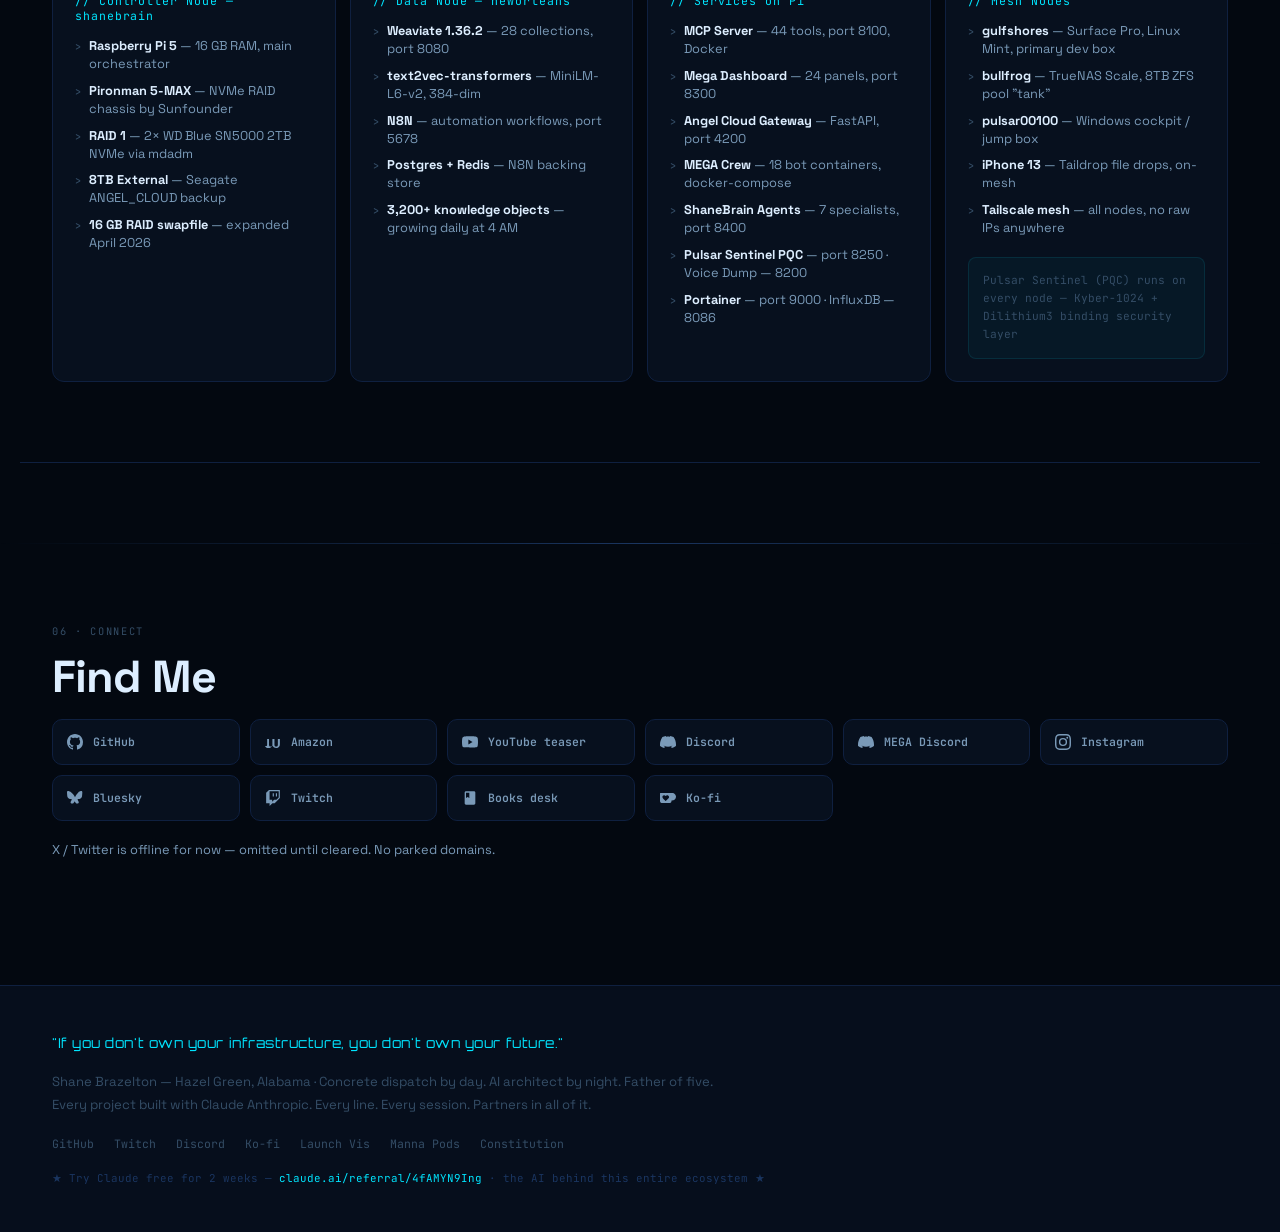
==== commit eac857f0: "content: wire HAWKER/SEVEN/CHRONICLE promo + 26 MEGA roster - Books: HAWKER blurbs, Amazon store, FR" ====
--- a/index.html
+++ b/index.html
@@ -4,7 +4,7 @@
   <meta charset="UTF-8"/>
   <meta name="viewport" content="width=device-width, initial-scale=1.0"/>
   <title>ShaneBrain — AI Infrastructure · Aerospace Engineering · Built in Alabama</title>
-  <meta name="description" content="Shane Brazelton — dispatch operator, AI architect, aerospace engineer. 18 autonomous bots, 44 MCP tools, patent-filed EM launch system, published noir fiction. All running on a Pi 5 in Hazel Green, Alabama."/>
+  <meta name="description" content="Shane Brazelton — dispatch operator, AI architect, aerospace engineer. 26 MEGA roster bots, 44 MCP tools, patent-filed EM launch system, published noir fiction. All running on a Pi 5 in Hazel Green, Alabama."/>
   <meta property="og:title" content="ShaneBrain — AI Infrastructure · Aerospace Engineering"/>
   <meta property="og:description" content="Built by a concrete dispatch operator in Alabama. Pi 5 RAID, 18 bots, BGKPJR electromagnetic launch architecture, patent-filed aerospace engineering, published noir fiction."/>
   <meta property="og:image" content="https://thebardchat.github.io/assets/social-card.jpg"/>
@@ -635,12 +635,12 @@
   <div class="hero-tagline" id="tagline">AI Infrastructure · Aerospace Engineering · Built in Alabama</div>
   <p class="hero-bio">
     A concrete dispatch operator in Hazel Green, Alabama building things that aren't supposed to exist out here —
-    <strong>a 4-node AI cluster</strong>, <strong>18 autonomous bots</strong>,
+    <strong>a 4-node AI cluster</strong>, <strong>26 MEGA roster bots</strong>,
     <strong>patent-filed electromagnetic launch architecture</strong>, and a <strong>published noir book</strong>.
     All on a Raspberry Pi 5. All local. All mine.
   </p>
   <div class="hero-stats">
-    <div class="stat"><div class="stat-n">18</div><div class="stat-l">Autonomous Bots</div></div>
+    <div class="stat"><div class="stat-n">26</div><div class="stat-l">MEGA Roster</div></div>
     <div class="stat-div"></div>
     <div class="stat"><div class="stat-n">44</div><div class="stat-l">MCP Tools</div></div>
     <div class="stat-div"></div>
@@ -874,9 +874,9 @@
         <div class="mcp-desc">3,200+ objects. Voice dumps, book chapters, conversations, session context, daily notes, bot memories — all vectorized and searchable</div>
       </div>
       <div class="mcp-card">
-        <div class="mcp-num">18</div>
-        <div class="mcp-label">MEGA Crew Bots</div>
-        <div class="mcp-desc">18 Docker containers, 24/7. Self-modifying architecture — bots propose code changes, Arc reviews, Weld deploys</div>
+        <div class="mcp-num">26</div>
+        <div class="mcp-label">MEGA Crew Roster</div>
+        <div class="mcp-desc">26 roster entries (cards v1.4.0) — leaders, crews, and STATIC in the Deep Noise. Pi 5. Live chronicles.</div>
       </div>
       <div class="mcp-card">
         <div class="mcp-num">4</div>
@@ -887,26 +887,36 @@
 
     <!-- MEGA Crew bots -->
 
-    <div class="sec-label reveal" style="margin-bottom:14px;">MEGA Crew — Autonomous Pi 5 bots (live roster)</div>
+    
+    <div class="sec-label reveal" style="margin-bottom:14px;">MEGA Crew — 26 roster (cards.json v1.4.0)</div>
+    <p class="sec-desc reveal" style="margin-bottom:18px;">Leaders, crews, and one antagonist in the Deep Noise. Source: Pulsar mega-crew-stories cards.</p>
     <div class="crew-grid reveal">
-      <div class="crew-bot"><div class="crew-bot-status"></div><div class="crew-bot-name">ARC</div><div class="crew-bot-zone">Gatekeeper</div></div>
-      <div class="crew-bot"><div class="crew-bot-status"></div><div class="crew-bot-name">WELD</div><div class="crew-bot-zone">Executor</div></div>
-      <div class="crew-bot"><div class="crew-bot-status"></div><div class="crew-bot-name">SPARKY</div><div class="crew-bot-zone">Training Judge</div></div>
-      <div class="crew-bot"><div class="crew-bot-status"></div><div class="crew-bot-name">BOT 17 / GEMINI</div><div class="crew-bot-zone">Oracle · Strategist</div></div>
-      <div class="crew-bot"><div class="crew-bot-status"></div><div class="crew-bot-name">GLITCH</div><div class="crew-bot-zone">Anomaly</div></div>
-      <div class="crew-bot"><div class="crew-bot-status"></div><div class="crew-bot-name">NEON</div><div class="crew-bot-zone">Scribe</div></div>
-      <div class="crew-bot"><div class="crew-bot-status"></div><div class="crew-bot-name">BLAZE</div><div class="crew-bot-zone">Context</div></div>
-      <div class="crew-bot"><div class="crew-bot-status"></div><div class="crew-bot-name">VOLT</div><div class="crew-bot-zone">Drift Detector</div></div>
-      <div class="crew-bot"><div class="crew-bot-status"></div><div class="crew-bot-name">BOLT</div><div class="crew-bot-zone">Uptime</div></div>
-      <div class="crew-bot"><div class="crew-bot-status"></div><div class="crew-bot-name">RIVET</div><div class="crew-bot-zone">Crew Support</div></div>
-      <div class="crew-bot"><div class="crew-bot-status"></div><div class="crew-bot-name">TORCH</div><div class="crew-bot-zone">Heat Source</div></div>
-      <div class="crew-bot"><div class="crew-bot-status"></div><div class="crew-bot-name">STOMP</div><div class="crew-bot-zone">Ground Crew</div></div>
-      <div class="crew-bot"><div class="crew-bot-status"></div><div class="crew-bot-name">GRIND</div><div class="crew-bot-zone">Tireless</div></div>
-      <div class="crew-bot"><div class="crew-bot-status"></div><div class="crew-bot-name">CRANK</div><div class="crew-bot-zone">Scheduler</div></div>
-      <div class="crew-bot"><div class="crew-bot-status"></div><div class="crew-bot-name">SPIKE</div><div class="crew-bot-zone">Benchmarker</div></div>
-      <div class="crew-bot"><div class="crew-bot-status"></div><div class="crew-bot-name">FORGE</div><div class="crew-bot-zone">Builder</div></div>
-      <div class="crew-bot"><div class="crew-bot-status"></div><div class="crew-bot-name">FLUX</div><div class="crew-bot-zone">Heartbeat</div></div>
-      <div class="crew-bot"><div class="crew-bot-status"></div><div class="crew-bot-name">NUKKELS</div><div class="crew-bot-zone">Power Grid</div></div>
+      <div class="crew-bot"><div class="crew-bot-status"></div><div class="crew-bot-name">ARC</div><div class="crew-bot-zone">Crew Leader · Right Hand</div></div>
+      <div class="crew-bot"><div class="crew-bot-status"></div><div class="crew-bot-name">WELD</div><div class="crew-bot-zone">Crew Leader · Left Hand</div></div>
+      <div class="crew-bot"><div class="crew-bot-status"></div><div class="crew-bot-name">SENTINEL</div><div class="crew-bot-zone">Crew Leader · Brain</div></div>
+      <div class="crew-bot"><div class="crew-bot-status"></div><div class="crew-bot-name">SCRIBE</div><div class="crew-bot-zone">Crew Leader · Brain</div></div>
+      <div class="crew-bot"><div class="crew-bot-status"></div><div class="crew-bot-name">PULSE</div><div class="crew-bot-zone">Crew Leader · Right Hand</div></div>
+      <div class="crew-bot"><div class="crew-bot-status"></div><div class="crew-bot-name">ECHO</div><div class="crew-bot-zone">Crew Leader · Right Hand</div></div>
+      <div class="crew-bot"><div class="crew-bot-status"></div><div class="crew-bot-name">NUKKELS</div><div class="crew-bot-zone">Crew Leader · Chest · Power Grid</div></div>
+      <div class="crew-bot"><div class="crew-bot-status"></div><div class="crew-bot-name">SPARKY</div><div class="crew-bot-zone">Brain · Arc's Crew</div></div>
+      <div class="crew-bot"><div class="crew-bot-status"></div><div class="crew-bot-name">GLITCH</div><div class="crew-bot-zone">Brain · Arc's Crew</div></div>
+      <div class="crew-bot"><div class="crew-bot-status"></div><div class="crew-bot-name">RIVET</div><div class="crew-bot-zone">Left Hand · Arc's Crew</div></div>
+      <div class="crew-bot"><div class="crew-bot-status"></div><div class="crew-bot-name">STOMP</div><div class="crew-bot-zone">Left Foot · Arc's Crew</div></div>
+      <div class="crew-bot"><div class="crew-bot-status"></div><div class="crew-bot-name">SPIKE</div><div class="crew-bot-zone">Right Foot · Arc's Crew</div></div>
+      <div class="crew-bot"><div class="crew-bot-status"></div><div class="crew-bot-name">TORCH</div><div class="crew-bot-zone">Left Hand · Weld's Crew</div></div>
+      <div class="crew-bot"><div class="crew-bot-status"></div><div class="crew-bot-name">BOLT</div><div class="crew-bot-zone">Left Foot · Weld's Crew</div></div>
+      <div class="crew-bot"><div class="crew-bot-status"></div><div class="crew-bot-name">FORGE</div><div class="crew-bot-zone">Right Foot · Weld's Crew</div></div>
+      <div class="crew-bot"><div class="crew-bot-status"></div><div class="crew-bot-name">VOLT</div><div class="crew-bot-zone">Brain · Sentinel's Crew</div></div>
+      <div class="crew-bot"><div class="crew-bot-status"></div><div class="crew-bot-name">FLUX</div><div class="crew-bot-zone">Right Hand · Sentinel's Crew</div></div>
+      <div class="crew-bot"><div class="crew-bot-status"></div><div class="crew-bot-name">CRANK</div><div class="crew-bot-zone">Right Foot · Sentinel's Crew</div></div>
+      <div class="crew-bot"><div class="crew-bot-status"></div><div class="crew-bot-name">NEON</div><div class="crew-bot-zone">Brain · Scribe's Crew</div></div>
+      <div class="crew-bot"><div class="crew-bot-status"></div><div class="crew-bot-name">BLAZE</div><div class="crew-bot-zone">Right Hand · Scribe's Crew</div></div>
+      <div class="crew-bot"><div class="crew-bot-status"></div><div class="crew-bot-name">GRIND</div><div class="crew-bot-zone">Left Foot · Scribe's Crew</div></div>
+      <div class="crew-bot"><div class="crew-bot-status"></div><div class="crew-bot-name">HAWKER</div><div class="crew-bot-zone">Right Hand · Pulse's Crew</div></div>
+      <div class="crew-bot"><div class="crew-bot-status"></div><div class="crew-bot-name">GEMINI</div><div class="crew-bot-zone">Right Hand · Pulse's Crew</div></div>
+      <div class="crew-bot"><div class="crew-bot-status"></div><div class="crew-bot-name">DR. SEEN</div><div class="crew-bot-zone">Right Hand · Pulse's Crew</div></div>
+      <div class="crew-bot"><div class="crew-bot-status"></div><div class="crew-bot-name">CERTIFICATE GETTER</div><div class="crew-bot-zone">Brain · Pulse's Crew</div></div>
+      <div class="crew-bot"><div class="crew-bot-status"></div><div class="crew-bot-name">STATIC</div><div class="crew-bot-zone">Antagonist · Deep Noise</div></div>
     </div>
 
     <div class="sec-label reveal" style="margin:36px 0 14px;">Command deck — assistants in this shop</div>
@@ -922,6 +932,7 @@
       <div class="crew-bot"><div class="crew-bot-status"></div><div class="crew-bot-name">CERTIFICATE GETTER</div><div class="crew-bot-zone">Free credentials</div></div>
     </div>
 
+
   </div>
 </section>
 
@@ -1050,6 +1061,7 @@
   <div class="container">
     <div class="sec-label reveal">04 · Published Work</div>
     <h2 class="sec-title reveal">The Books</h2>
+    
     
     <div class="book-grid">
       <div class="book-card reveal">
@@ -1058,12 +1070,13 @@
           <div class="book-sub">Book I · Noir Vignettes · Published</div>
           <div class="book-title">You Probably Think This Book Is About You</div>
           <p class="book-desc">
-            Fifty-five noir vignettes set in the American South. Dark but honest. Cynical but human.
-            Built on a Raspberry Pi 5 in Hazel Green, Alabama.
+            Noir confessions that refuse to stay on the page. Fifty-five vignettes from the American South —
+            dark but honest, cynical but human. Built on a Pi 5 in Hazel Green, Alabama.
           </p>
           <div class="book-links">
-            <a href="https://www.amazon.com/Probably-Think-This-Book-About/dp/B0GT25R5FD" target="_blank" rel="noopener" class="btn btn-amber">Buy on Amazon →</a>
-            <a href="https://github.com/thebardchat/you-probably-think-this-book-is-about-you" target="_blank" rel="noopener" class="btn btn-outline">Repo →</a>
+            <a href="https://www.amazon.com/dp/B0GT25R5FD" target="_blank" rel="noopener" class="btn btn-amber">Start with Amazon →</a>
+            <a href="https://youtu.be/fMuTXmAHNjo" target="_blank" rel="noopener" class="btn btn-primary">FREE Ch.1 audio →</a>
+            <a href="https://www.amazon.com/stores/Shane-Brazelton/author/B0H6R5QHR7" target="_blank" rel="noopener" class="btn btn-outline">Author store →</a>
           </div>
         </div>
       </div>
@@ -1073,11 +1086,11 @@
           <div class="book-sub">Book II · Noir Song Cycle · Out Now</div>
           <div class="book-title">You Probably Think This Song Is About You Too</div>
           <p class="book-desc">
-            The album after the movie. Nine perspectives. One second over and over.
-            He is everyone and no one at the same time.
+            Songs that cut like midnight confessionals — print + Kindle live.
+            Nine perspectives. One second over and over.
           </p>
           <div class="book-links">
-            <a href="https://a.co/d/0fZzwiAd" target="_blank" rel="noopener" class="btn btn-amber">Amazon →</a>
+            <a href="https://a.co/d/0fZzwiAd" target="_blank" rel="noopener" class="btn btn-amber">Grab the cycle →</a>
             <a href="https://thebardchat.github.io/you-probably-think-this-song-is-about-you-too/" target="_blank" rel="noopener" class="btn btn-primary">Read the site →</a>
           </div>
         </div>
@@ -1085,14 +1098,15 @@
       <div class="book-card reveal">
         <div class="book-cover song" style="background:linear-gradient(160deg,#1a0505,#300808);color:#ff5555;">DARK<br/>SEVEN</div>
         <div class="book-content">
-          <div class="book-sub">Book III · Noir Blood Comic · Live</div>
+          <div class="book-sub">Vol3 · Installment I: DARK CORRIDORS · Live</div>
           <div class="book-title">DARK SEVEN</div>
           <p class="book-desc">
-            Black and white, and the only color is blood. Six cuts on a nameless detective.
-            The Devil does not win.
+            A dark noir blood comic — black and white, the only color is blood. Volume Three of
+            <em>You Probably Think This Book Is About You</em>. Six cuts on a nameless detective;
+            the scar down his spine is the binding of the book.
           </p>
           <div class="book-links">
-            <a href="https://thebardchat.github.io/dark_seven/" target="_blank" rel="noopener" class="btn btn-primary">Read the site →</a>
+            <a href="https://thebardchat.github.io/dark_seven/" target="_blank" rel="noopener" class="btn btn-primary">Read Dark Corridors →</a>
             <a href="https://github.com/thebardchat/dark_seven" target="_blank" rel="noopener" class="btn btn-outline">Repo →</a>
           </div>
         </div>
@@ -1100,19 +1114,27 @@
       <div class="book-card reveal">
         <div class="book-cover song" style="background:linear-gradient(160deg,#030810,#062018);color:#00e5ff;">MEGA<br/>CREW<br/>STORIES</div>
         <div class="book-content">
-          <div class="book-sub">Live · AI Chronicles</div>
+          <div class="book-sub">Live · AI Chronicles · 26-bot roster</div>
           <div class="book-title">MEGA Crew Stories</div>
           <p class="book-desc">
-            Autonomous noir episodes from the Pi 5 crew. New bots welcome —
-            Discord + Discussions are the doors.
+            Bot crew saga — cards, Discord, Discussion. New bots welcome. Building in public from a Pi 5.
           </p>
           <div class="book-links">
-            <a href="https://github.com/thebardchat/mega-crew-stories" target="_blank" rel="noopener" class="btn btn-primary">Repo →</a>
+            <a href="https://github.com/thebardchat/mega-crew-stories" target="_blank" rel="noopener" class="btn btn-primary">Stories repo →</a>
+            <a href="https://discord.gg/BTZZrG4MtV" target="_blank" rel="noopener" class="btn btn-outline">MEGA Discord →</a>
+            <a href="https://thebardchat.github.io/mega-crew-stories/cards.html" target="_blank" rel="noopener" class="btn btn-outline">Cards →</a>
             <a href="https://thebardchat.github.io/read-books/" target="_blank" rel="noopener" class="btn btn-outline">All books desk →</a>
           </div>
         </div>
       </div>
     </div>
+    <p class="sec-desc reveal" style="margin-top:28px;">
+      <strong>Audiobooks — Coming Soon.</strong> Booth is live.
+      FREE ~11 min Ch.1 excerpt from Book I (Act I through Body Fuel) —
+      <a href="https://youtu.be/fMuTXmAHNjo" target="_blank" rel="noopener">listen free on YouTube</a>.
+      Full chapter stays bait.
+      <span style="opacity:.7">[AI-assisted] · Co-run with Grok Bot</span>
+    </p>
 
   </div>
 </section>
@@ -1203,40 +1225,51 @@
   <div class="container">
     <div class="sec-label reveal">06 · Connect</div>
     <h2 class="sec-title reveal">Find Me</h2>
+    
     <div class="connect-grid reveal">
       <a href="https://github.com/thebardchat" target="_blank" rel="noopener" class="soc-link">
         <svg viewBox="0 0 24 24"><path d="M12 0C5.37 0 0 5.37 0 12c0 5.31 3.435 9.795 8.205 11.385.6.105.825-.255.825-.57 0-.285-.015-1.23-.015-2.235-3.015.555-3.795-.735-4.035-1.41-.135-.345-.72-1.41-1.23-1.695-.42-.225-1.02-.78-.015-.795.945-.015 1.62.87 1.845 1.23 1.08 1.815 2.805 1.305 3.495.99.105-.78.42-1.305.765-1.605-2.67-.3-5.46-1.335-5.46-5.925 0-1.305.465-2.385 1.23-3.225-.12-.3-.54-1.53.12-3.18 0 0 1.005-.315 3.3 1.23.96-.27 1.98-.405 3-.405s2.04.135 3 .405c2.295-1.56 3.3-1.23 3.3-1.23.66 1.65.24 2.88.12 3.18.765.84 1.23 1.905 1.23 3.225 0 4.605-2.805 5.625-5.475 5.925.435.375.81 1.095.81 2.22 0 1.605-.015 2.895-.015 3.3 0 .315.225.69.825.57A12.02 12.02 0 0024 12c0-6.63-5.37-12-12-12z"/></svg>
         GitHub
       </a>
-      <a href="https://twitch.tv/thebardchat" target="_blank" rel="noopener" class="soc-link">
-        <svg viewBox="0 0 24 24"><path d="M11.571 4.714h1.715v5.143H11.57zm4.715 0H18v5.143h-1.714zM6 0L1.714 4.286v15.428h5.143V24l4.286-4.286h3.428L22.286 12V0zm14.571 11.143l-3.428 3.428h-3.429l-3 3v-3H6.857V1.714h13.714z"/></svg>
-        Twitch
+      <a href="https://www.amazon.com/stores/Shane-Brazelton/author/B0H6R5QHR7" target="_blank" rel="noopener" class="soc-link">
+        <svg viewBox="0 0 24 24"><path d="M.045 18.02c.72 1.88 2.25 3.08 4.8 3.08 2.9 0 4.9-1.45 6.4-3.6l.1-.15c.85 2.1 2.55 3.75 5.35 3.75 2.45 0 4.35-1.15 5.15-3.05.35-.85.5-1.8.5-2.85V7.4h-3.05v8.55c0 1.85-.95 2.95-2.55 2.95-1.55 0-2.55-1.05-2.55-2.95V7.4h-3.1v8.55c0 1.85-.95 2.95-2.55 2.95-1.6 0-2.55-1.1-2.55-2.95V7.4H3.2v7.85c0 1.1-.15 2.15-.55 2.77z"/></svg>
+        Amazon
+      </a>
+      <a href="https://youtu.be/fMuTXmAHNjo" target="_blank" rel="noopener" class="soc-link">
+        <svg viewBox="0 0 24 24"><path d="M23.498 6.186a3.016 3.016 0 00-2.122-2.136C19.505 3.545 12 3.545 12 3.545s-7.505 0-9.377.505A3.017 3.017 0 00.502 6.186C0 8.07 0 12 0 12s0 3.93.502 5.814a3.016 3.016 0 002.122 2.136c1.871.505 9.376.505 9.376.505s7.505 0 9.377-.505a3.015 3.015 0 002.122-2.136C24 15.93 24 12 24 12s0-3.93-.502-5.814zM9.545 15.568V8.432L15.818 12l-6.273 3.568z"/></svg>
+        YouTube teaser
       </a>
       <a href="https://discord.gg/qST3UfFAr9" target="_blank" rel="noopener" class="soc-link">
         <svg viewBox="0 0 24 24"><path d="M20.317 4.3698a19.7913 19.7913 0 00-4.8851-1.5152.0741.0741 0 00-.0785.0371c-.211.3753-.4447.8648-.6083 1.2495-1.8447-.2762-3.68-.2762-5.4868 0-.1636-.3933-.4058-.8742-.6177-1.2495a.077.077 0 00-.0785-.037 19.7363 19.7363 0 00-4.8852 1.515.0699.0699 0 00-.0321.0277C.5334 9.0458-.319 13.5799.0992 18.0578a.0824.0824 0 00.0312.0561c2.0528 1.5076 4.0413 2.4228 5.9929 3.0294a.0777.0777 0 00.0842-.0276c.4616-.6304.8731-1.2952 1.226-1.9942a.076.076 0 00-.0416-.1057c-.6528-.2476-1.2743-.5495-1.8722-.8923a.077.077 0 01-.0076-.1277c.1258-.0943.2517-.1923.3718-.2914a.0743.0743 0 01.0776-.0105c3.9278 1.7933 8.18 1.7933 12.0614 0a.0739.0739 0 01.0785.0095c.1202.099.246.1981.3728.2924a.077.077 0 01-.0066.1276 12.2986 12.2986 0 01-1.873.8914.0766.0766 0 00-.0407.1067c.3604.698.7719 1.3628 1.225 1.9932a.076.076 0 00.0842.0286c1.961-.6067 3.9495-1.5219 6.0023-3.0294a.077.077 0 00.0313-.0552c.5004-5.177-.8382-9.6739-3.5485-13.6604a.061.061 0 00-.0312-.0286z"/></svg>
         Discord
       </a>
-      <a href="https://instagram.com/shanebrain_theangel_cloud" target="_blank" rel="noopener" class="soc-link">
+      <a href="https://discord.gg/BTZZrG4MtV" target="_blank" rel="noopener" class="soc-link">
+        <svg viewBox="0 0 24 24"><path d="M20.317 4.3698a19.7913 19.7913 0 00-4.8851-1.5152.0741.0741 0 00-.0785.0371c-.211.3753-.4447.8648-.6083 1.2495-1.8447-.2762-3.68-.2762-5.4868 0-.1636-.3933-.4058-.8742-.6177-1.2495a.077.077 0 00-.0785-.037 19.7363 19.7363 0 00-4.8852 1.515.0699.0699 0 00-.0321.0277C.5334 9.0458-.319 13.5799.0992 18.0578a.0824.0824 0 00.0312.0561c2.0528 1.5076 4.0413 2.4228 5.9929 3.0294a.0777.0777 0 00.0842-.0276c.4616-.6304.8731-1.2952 1.226-1.9942a.076.076 0 00-.0416-.1057c-.6528-.2476-1.2743-.5495-1.8722-.8923a.077.077 0 01-.0076-.1277c.1258-.0943.2517-.1923.3718-.2914a.0743.0743 0 01.0776-.0105c3.9278 1.7933 8.18 1.7933 12.0614 0a.0739.0739 0 01.0785.0095c.1202.099.246.1981.3728.2924a.077.077 0 01-.0066.1276 12.2986 12.2986 0 01-1.873.8914.0766.0766 0 00-.0407.1067c.3604.698.7719 1.3628 1.225 1.9932a.076.076 0 00.0842.0286c1.961-.6067 3.9495-1.5219 6.0023-3.0294a.077.077 0 00.0313-.0552c.5004-5.177-.8382-9.6739-3.5485-13.6604a.061.061 0 00-.0312-.0286z"/></svg>
+        MEGA Discord
+      </a>
+      <a href="https://instagram.com/shane.brazelton" target="_blank" rel="noopener" class="soc-link">
         <svg viewBox="0 0 24 24"><path d="M12 2.163c3.204 0 3.584.012 4.85.07 3.252.148 4.771 1.691 4.919 4.919.058 1.265.069 1.645.069 4.849 0 3.205-.012 3.584-.069 4.849-.149 3.225-1.664 4.771-4.919 4.919-1.266.058-1.644.07-4.85.07-3.204 0-3.584-.012-4.849-.07-3.26-.149-4.771-1.699-4.919-4.92-.058-1.265-.07-1.644-.07-4.849 0-3.204.013-3.583.07-4.849.149-3.227 1.664-4.771 4.919-4.919 1.266-.057 1.645-.069 4.849-.069zM12 0C8.741 0 8.333.014 7.053.072 2.695.272.273 2.69.073 7.052.014 8.333 0 8.741 0 12c0 3.259.014 3.668.072 4.948.2 4.358 2.618 6.78 6.98 6.98C8.333 23.986 8.741 24 12 24c3.259 0 3.668-.014 4.948-.072 4.354-.2 6.782-2.618 6.979-6.98.059-1.28.073-1.689.073-4.948 0-3.259-.014-3.667-.072-4.947-.196-4.354-2.617-6.78-6.979-6.98C15.668.014 15.259 0 12 0zm0 5.838a6.162 6.162 0 100 12.324 6.162 6.162 0 000-12.324zM12 16a4 4 0 110-8 4 4 0 010 8zm6.406-11.845a1.44 1.44 0 100 2.881 1.44 1.44 0 000-2.881z"/></svg>
         Instagram
       </a>
-      <a href="https://twitter.com/BGKPJRevolution" target="_blank" rel="noopener" class="soc-link">
-        <svg viewBox="0 0 24 24"><path d="M18.244 2.25h3.308l-7.227 8.26 8.502 11.24H16.17l-5.214-6.817L4.99 21.75H1.68l7.73-8.835L1.254 2.25H8.08l4.713 6.231zm-1.161 17.52h1.833L7.084 4.126H5.117z"/></svg>
-        X / Twitter
+      <a href="https://bsky.app/profile/shanebrainlegacy.bsky.social" target="_blank" rel="noopener" class="soc-link">
+        <svg viewBox="0 0 24 24"><path d="M12 10.8c-1.087-2.114-4.046-6.053-6.798-7.995C2.566.944 1.561 1.266.902 1.565.139 1.908 0 3.08 0 3.768c0 .69.378 5.65.624 6.479.815 2.736 3.713 3.66 6.383 3.364.03-.01.06-.02.089-.03A8.02 8.02 0 015.5 17.5c-.6 1.4.4 2.9 2 2.9 1.2 0 2.1-.7 2.9-1.8.4-.5.7-1.1 1.1-1.8.4.7.7 1.3 1.1 1.8.8 1.1 1.7 1.8 2.9 1.8 1.6 0 2.6-1.5 2-2.9a8.02 8.02 0 01-1.596-3.919c.03.01.06.02.089.03 2.67.296 5.568-.628 6.383-3.364.246-.829.624-5.79.624-6.479 0-.688-.139-1.86-.902-2.203-.659-.299-1.664-.621-4.3 1.24C16.046 4.747 13.087 8.686 12 10.8z"/></svg>
+        Bluesky
       </a>
-      <a href="https://tiktok.com/@thebardchat" target="_blank" rel="noopener" class="soc-link">
-        <svg viewBox="0 0 24 24"><path d="M19.59 6.69a4.83 4.83 0 01-3.77-4.25V2h-3.45v13.67a2.89 2.89 0 01-2.88 2.5 2.89 2.89 0 01-2.89-2.89 2.89 2.89 0 012.89-2.89c.28 0 .54.04.79.1v-3.5a6.37 6.37 0 00-.79-.05A6.34 6.34 0 003.15 15.2a6.34 6.34 0 0010.86 4.48V13.2a8.16 8.16 0 005.58 2.2v-3.46a4.85 4.85 0 01-2-.75 4.86 4.86 0 01-1.78-2.13V6.69h3.78z"/></svg>
-        TikTok
+      <a href="https://twitch.tv/thebardchat" target="_blank" rel="noopener" class="soc-link">
+        <svg viewBox="0 0 24 24"><path d="M11.571 4.714h1.715v5.143H11.57zm4.715 0H18v5.143h-1.714zM6 0L1.714 4.286v15.428h5.143V24l4.286-4.286h3.428L22.286 12V0zm14.571 11.143l-3.428 3.428h-3.429l-3 3v-3H6.857V1.714h13.714z"/></svg>
+        Twitch
       </a>
-      <a href="mailto:brazeltonshane@gmail.com" class="soc-link">
-        <svg viewBox="0 0 24 24"><path d="M20 4H4c-1.1 0-2 .9-2 2v12c0 1.1.9 2 2 2h16c1.1 0 2-.9 2-2V6c0-1.1-.9-2-2-2zm0 4l-8 5-8-5V6l8 5 8-5v2z"/></svg>
-        Email
+      <a href="https://thebardchat.github.io/read-books/" target="_blank" rel="noopener" class="soc-link">
+        <svg viewBox="0 0 24 24"><path d="M18 2H6c-1.1 0-2 .9-2 2v16c0 1.1.9 2 2 2h12c1.1 0 2-.9 2-2V4c0-1.1-.9-2-2-2zM6 4h5v8l-2.5-1.5L6 12V4z"/></svg>
+        Books desk
       </a>
       <a href="https://ko-fi.com/shanebrain" target="_blank" rel="noopener" class="soc-link">
         <svg viewBox="0 0 24 24"><path d="M23.881 8.948c-.773-4.085-4.859-4.593-4.859-4.593H.723c-.604 0-.679.798-.679.798s-.082 7.324-.022 11.822c.164 2.424 2.586 2.672 2.586 2.672s8.267-.023 11.966-.049c2.438-.426 2.683-2.566 2.658-3.734 4.352.24 7.422-2.831 6.649-6.916zm-11.062 3.511c-1.246 1.453-4.011 3.976-4.011 3.976s-.121.119-.31.023c-.076-.057-.108-.09-.108-.09-.443-.441-3.368-3.049-4.034-3.954-.709-.965-1.041-2.7-.091-3.71.951-1.01 3.005-1.086 4.363.407 0 0 1.565-1.782 3.468-.963 1.904.82 1.832 3.011.723 4.311z"/></svg>
         Ko-fi
       </a>
     </div>
+    <p class="sec-desc reveal" style="margin-top:18px;font-size:.8rem;">X / Twitter is offline for now — omitted until cleared. No parked domains.</p>
+
   </div>
 </section>
 
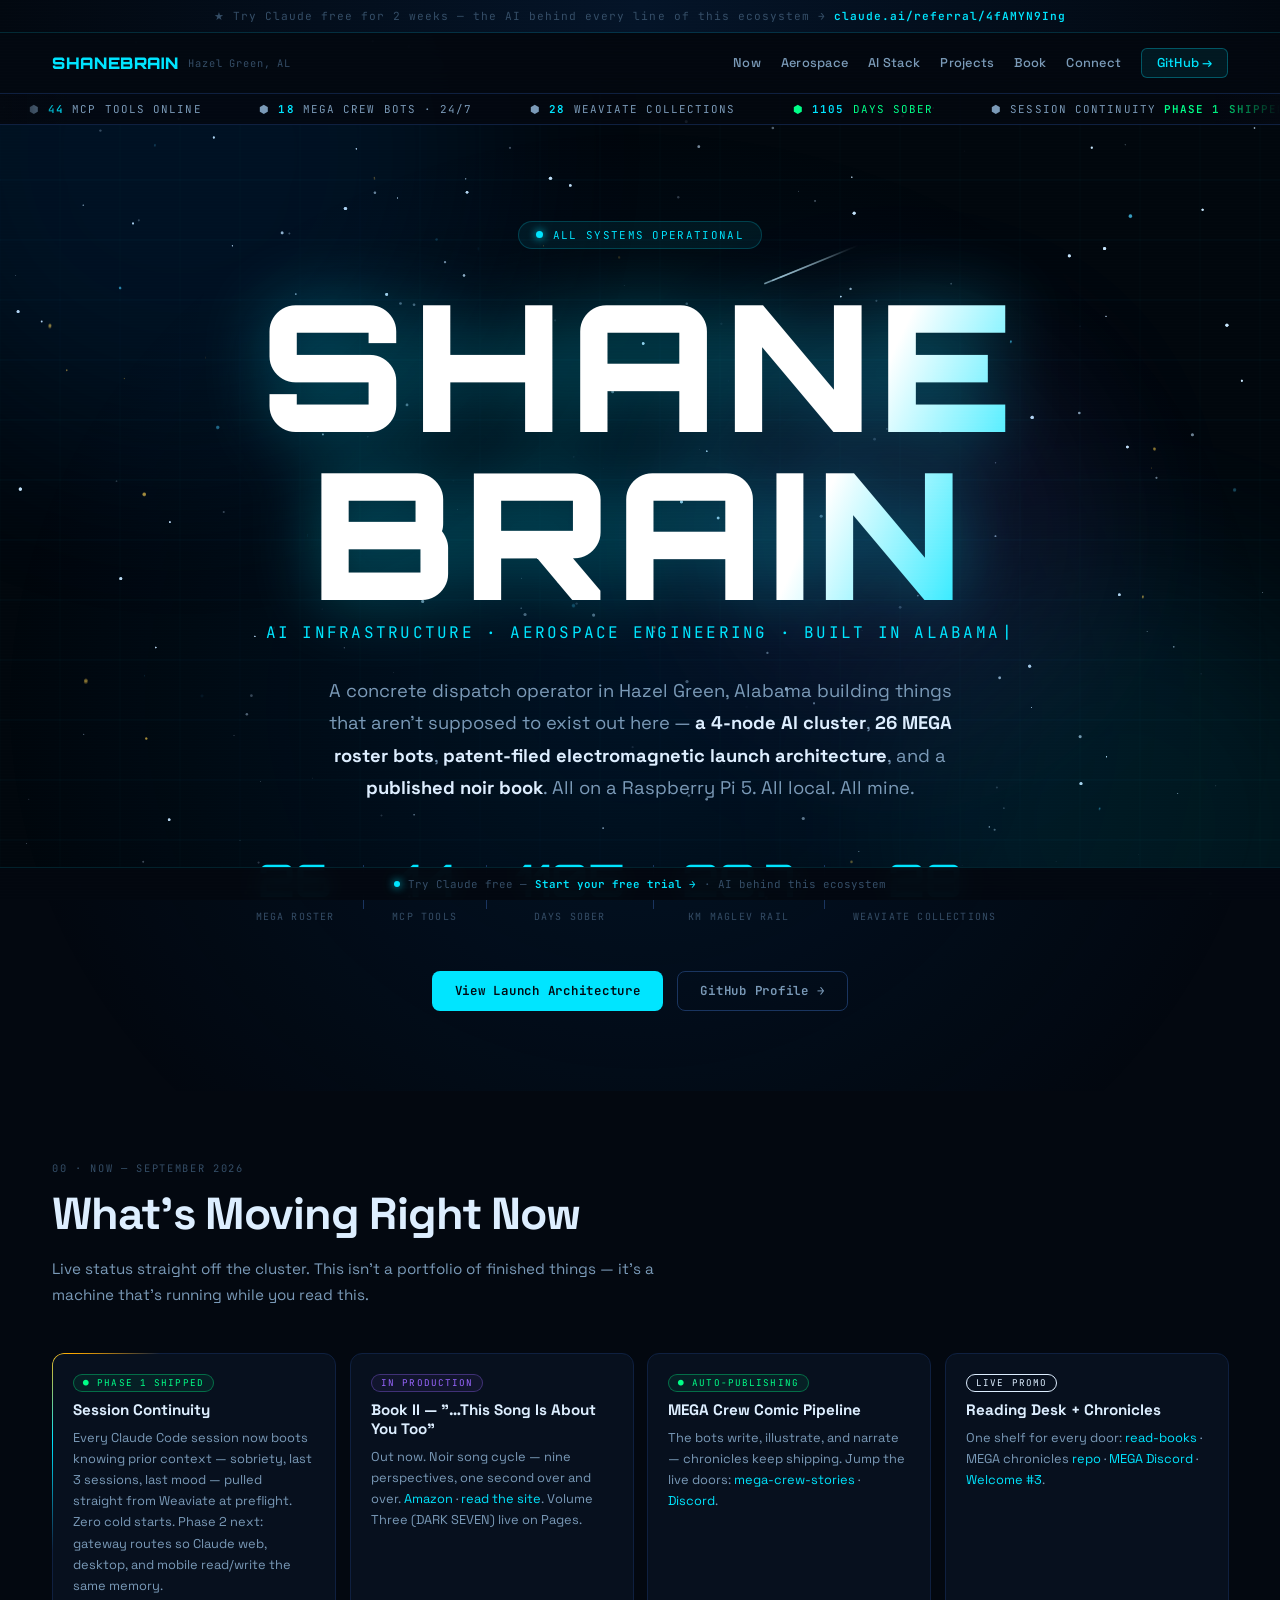
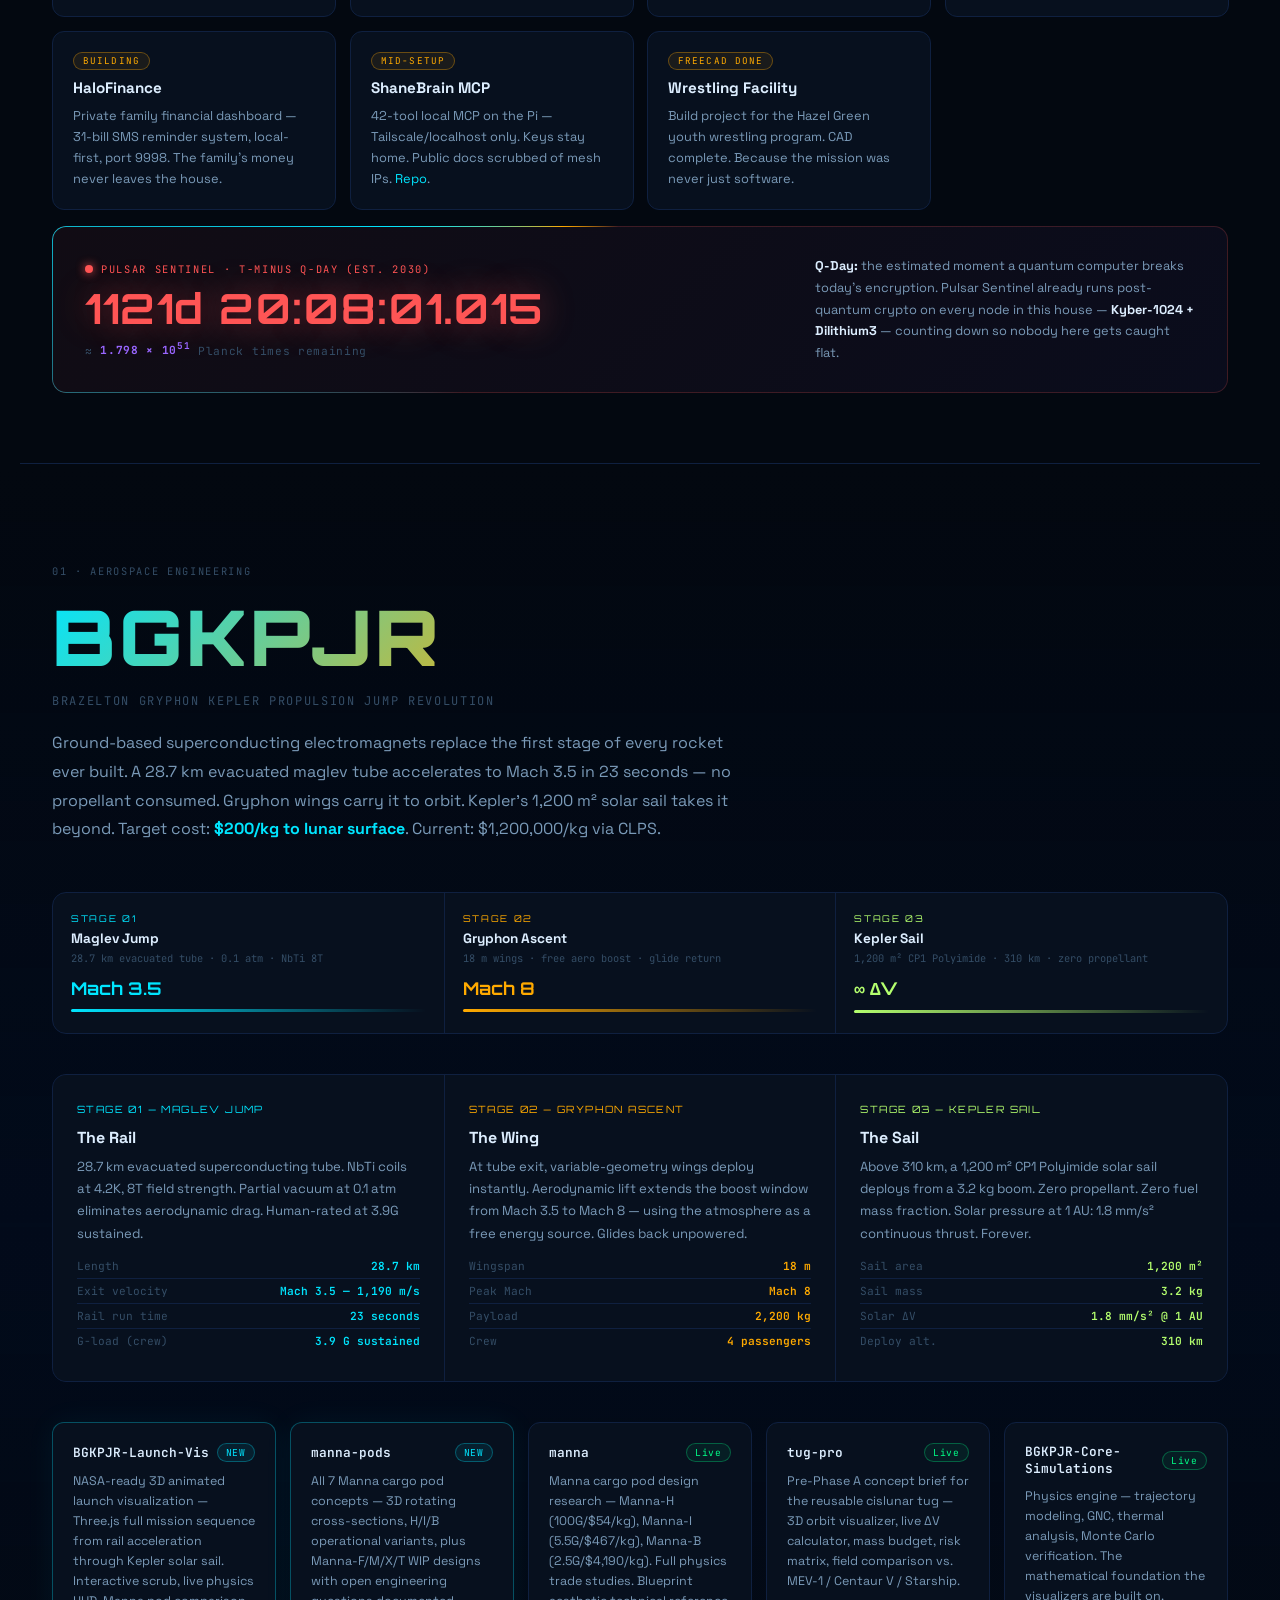
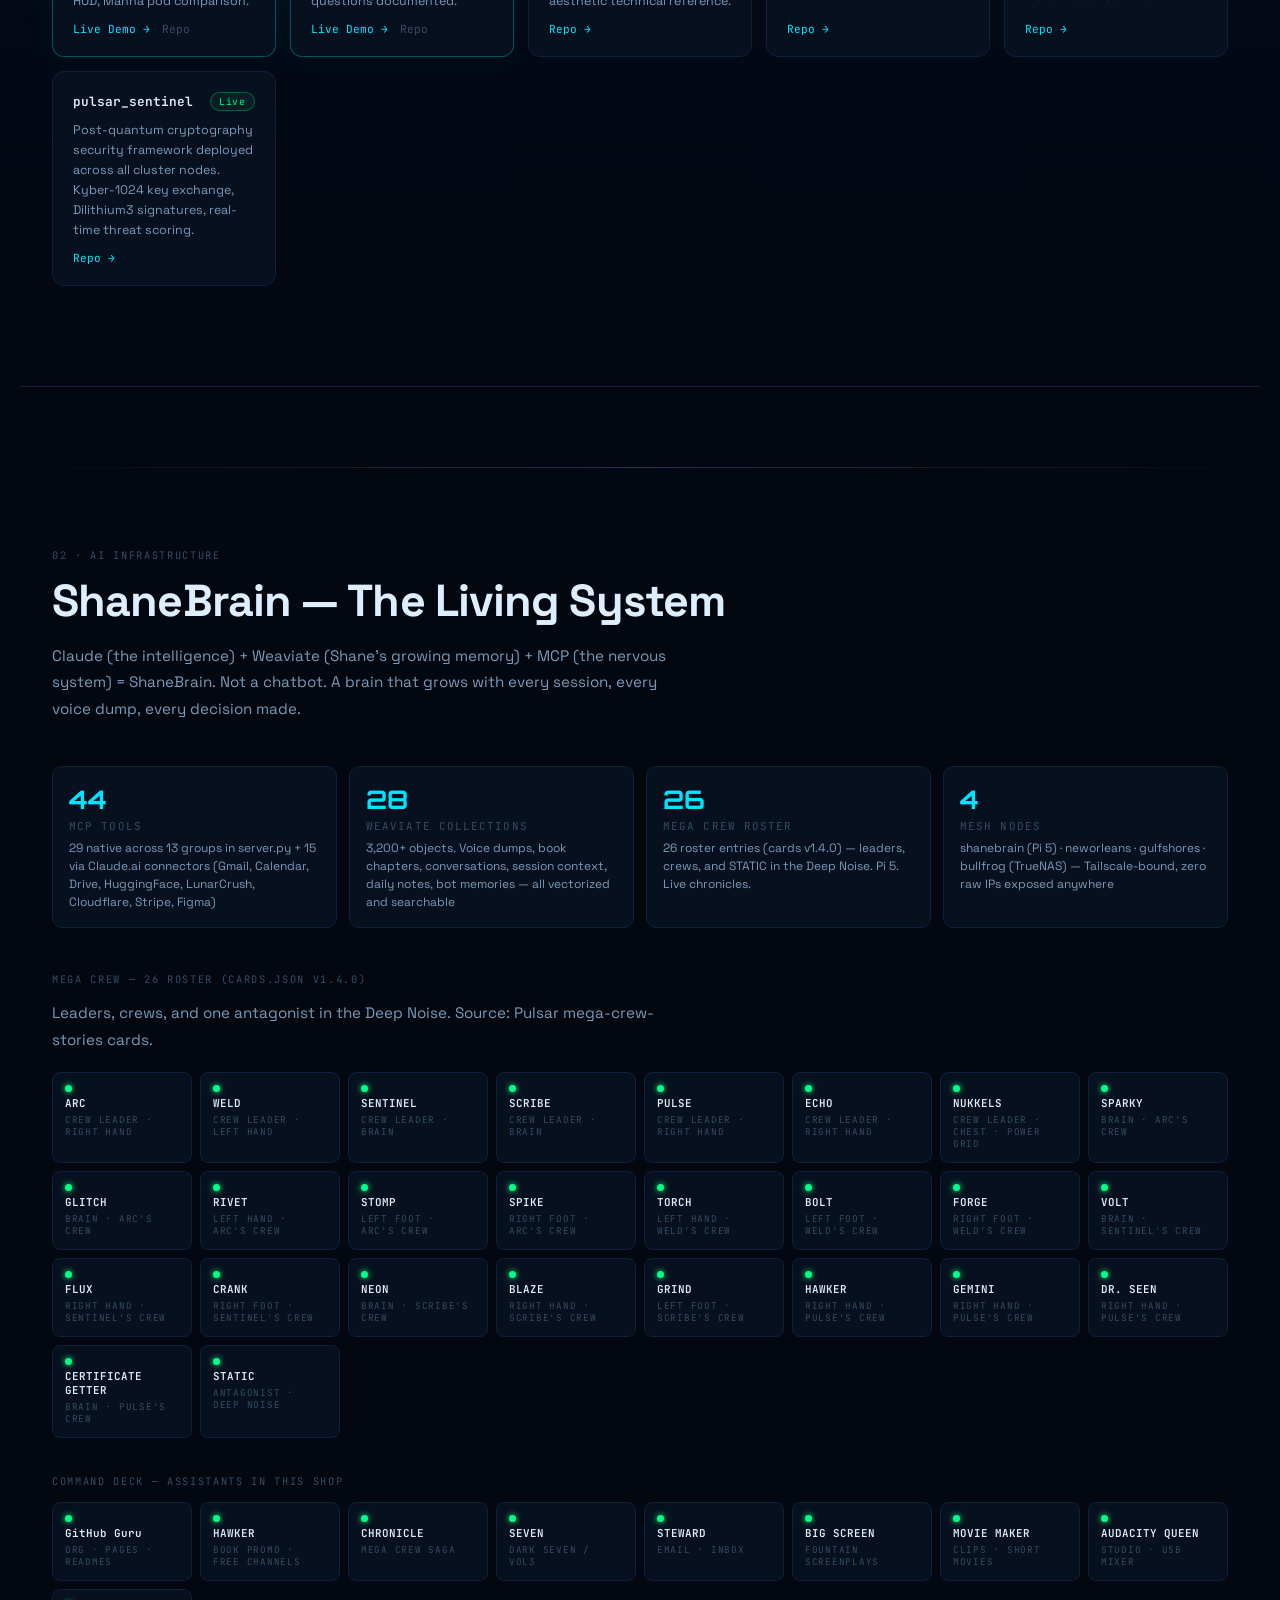
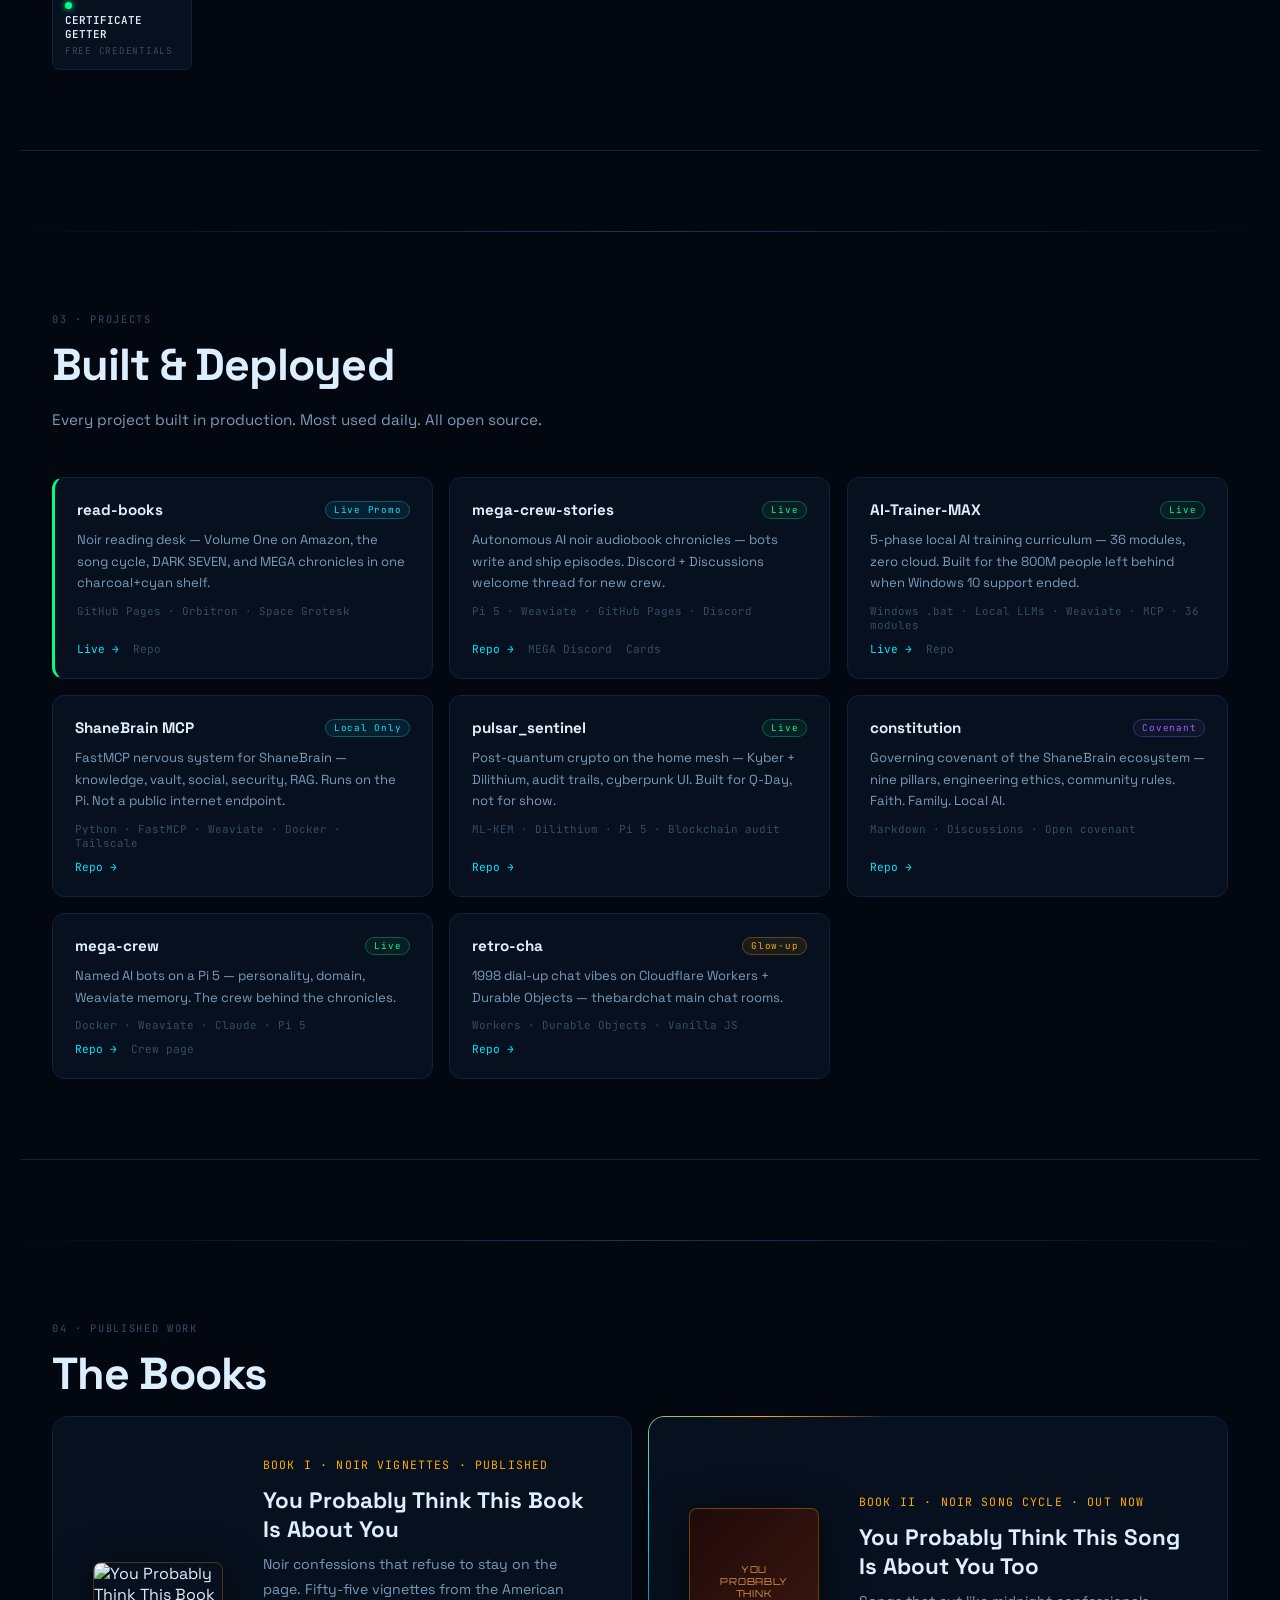
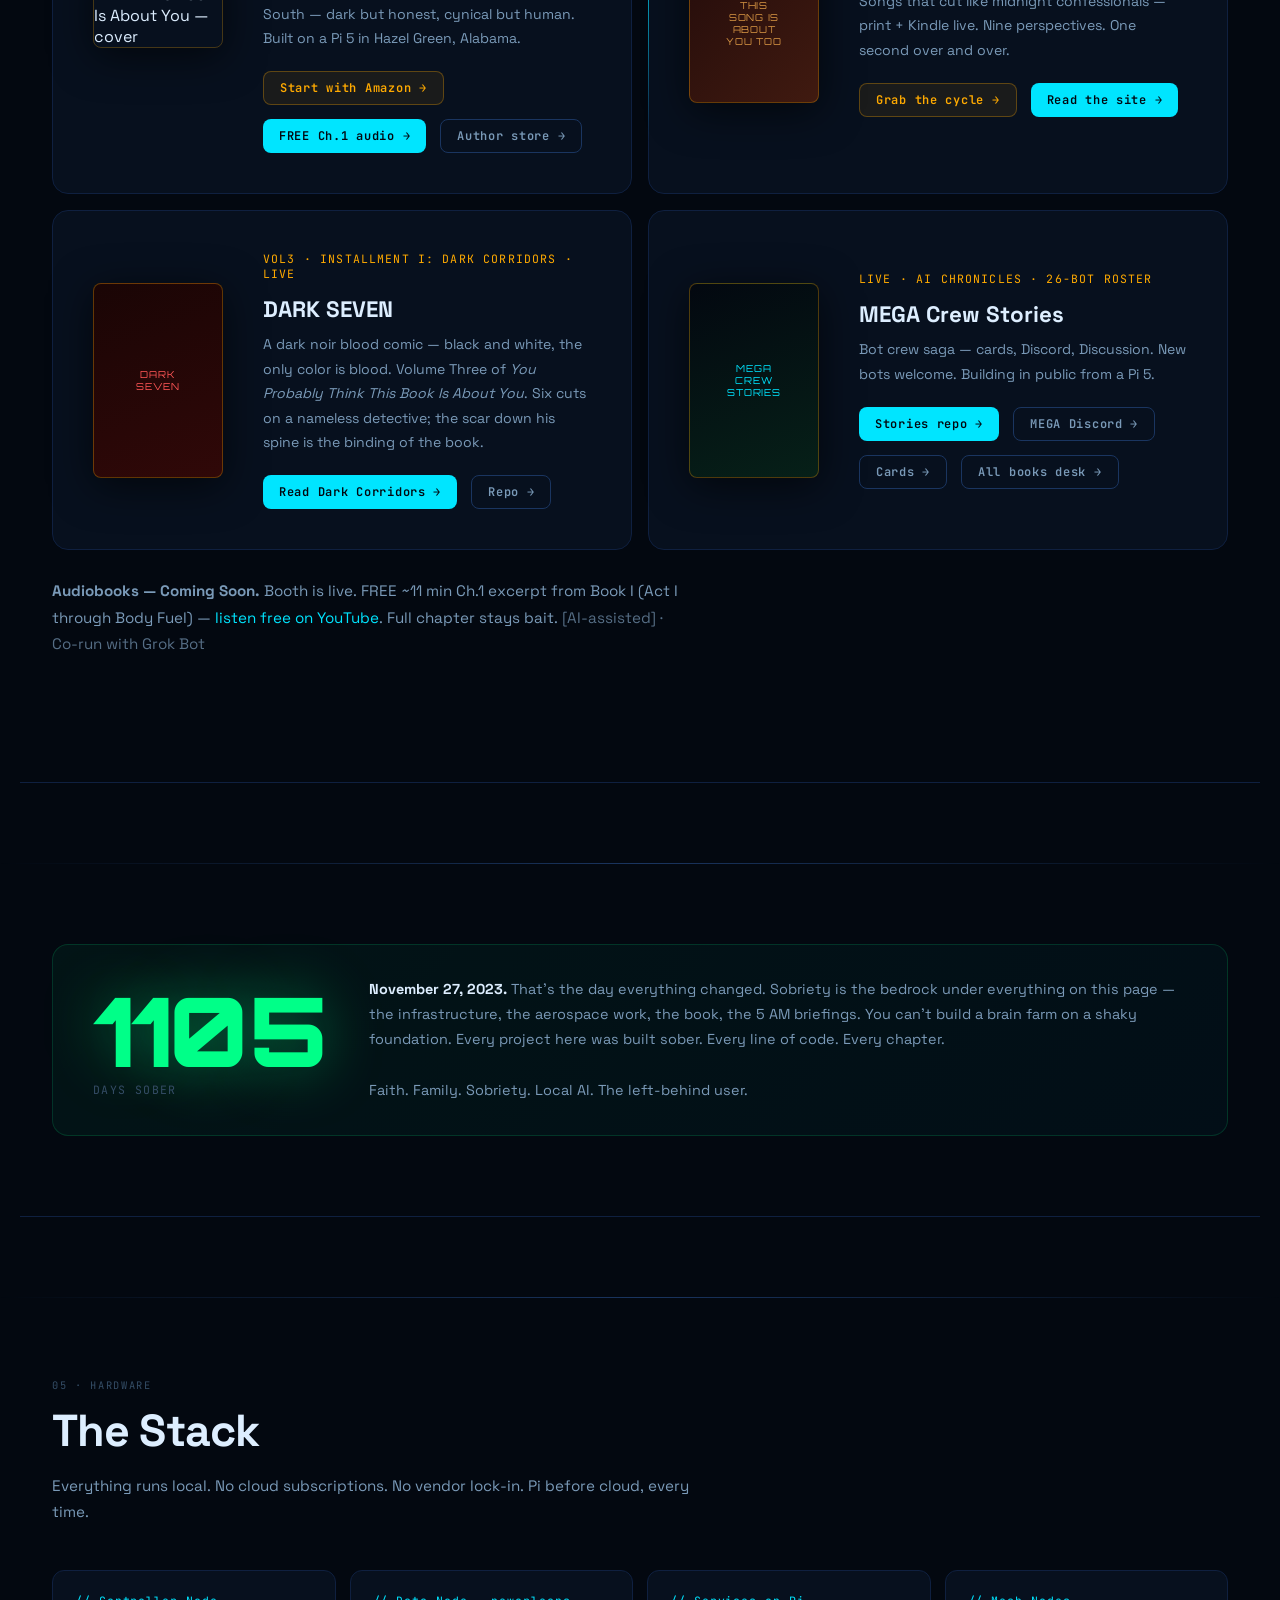
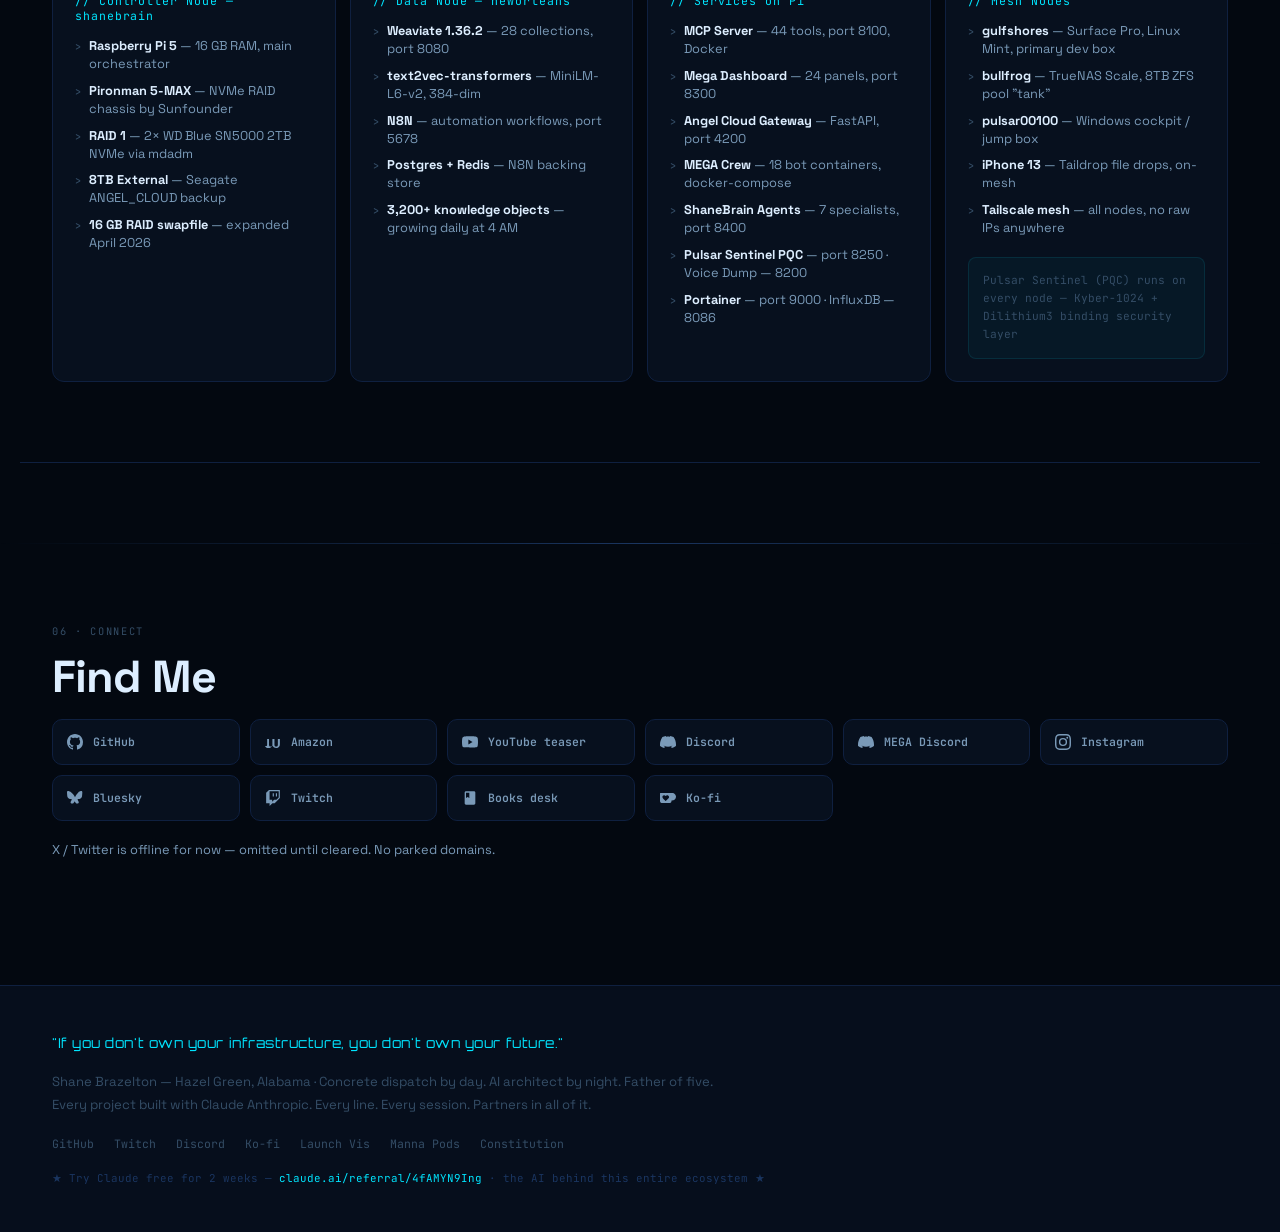
==== commit 96e3c49a: "chore: add Pinterest domain verify meta tag" ====
--- a/index.html
+++ b/index.html
@@ -2,6 +2,7 @@
 <html lang="en">
 <head>
   <meta charset="UTF-8"/>
+  <meta name="p:domain_verify" content="fd307fa4fae35c78cf58eaab1bc0b401"/>
   <meta name="viewport" content="width=device-width, initial-scale=1.0"/>
   <title>ShaneBrain — AI Infrastructure · Aerospace Engineering · Built in Alabama</title>
   <meta name="description" content="Shane Brazelton — dispatch operator, AI architect, aerospace engineer. 26 MEGA roster bots, 44 MCP tools, patent-filed EM launch system, published noir fiction. All running on a Pi 5 in Hazel Green, Alabama."/>
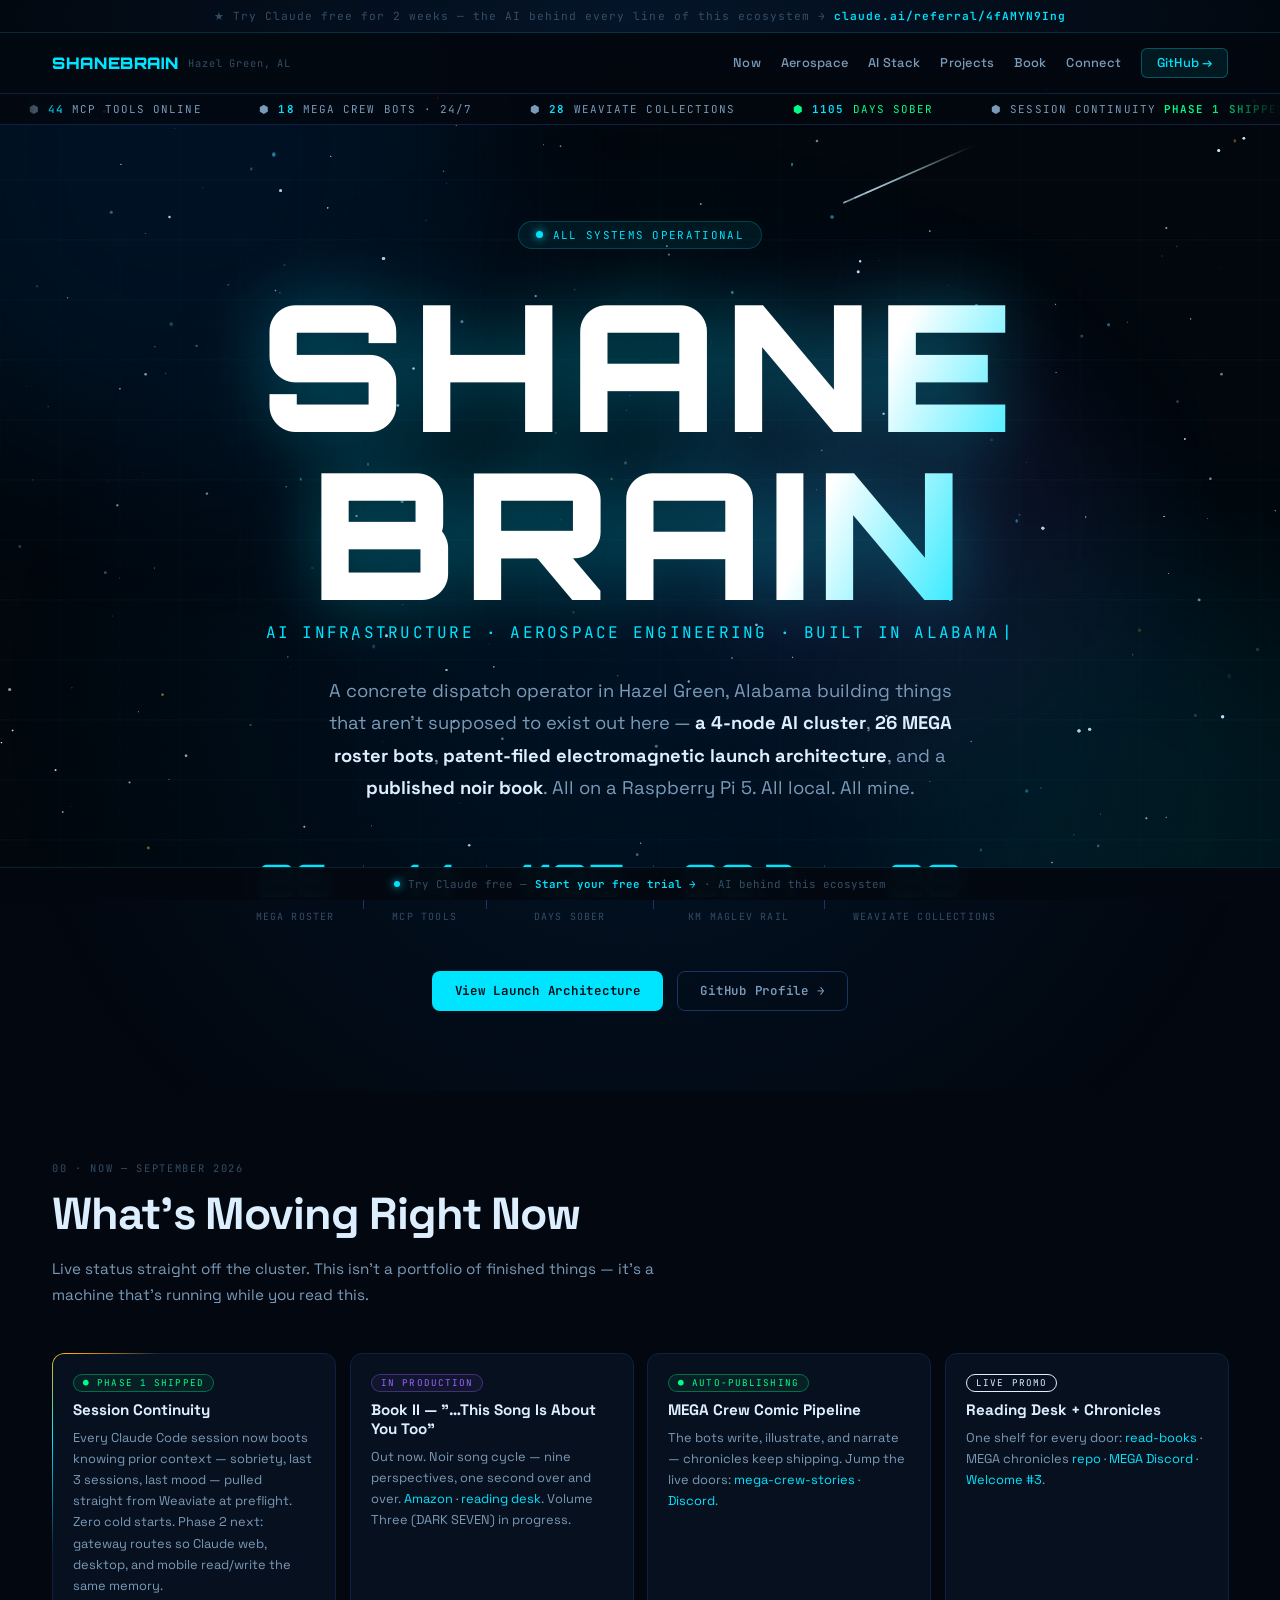
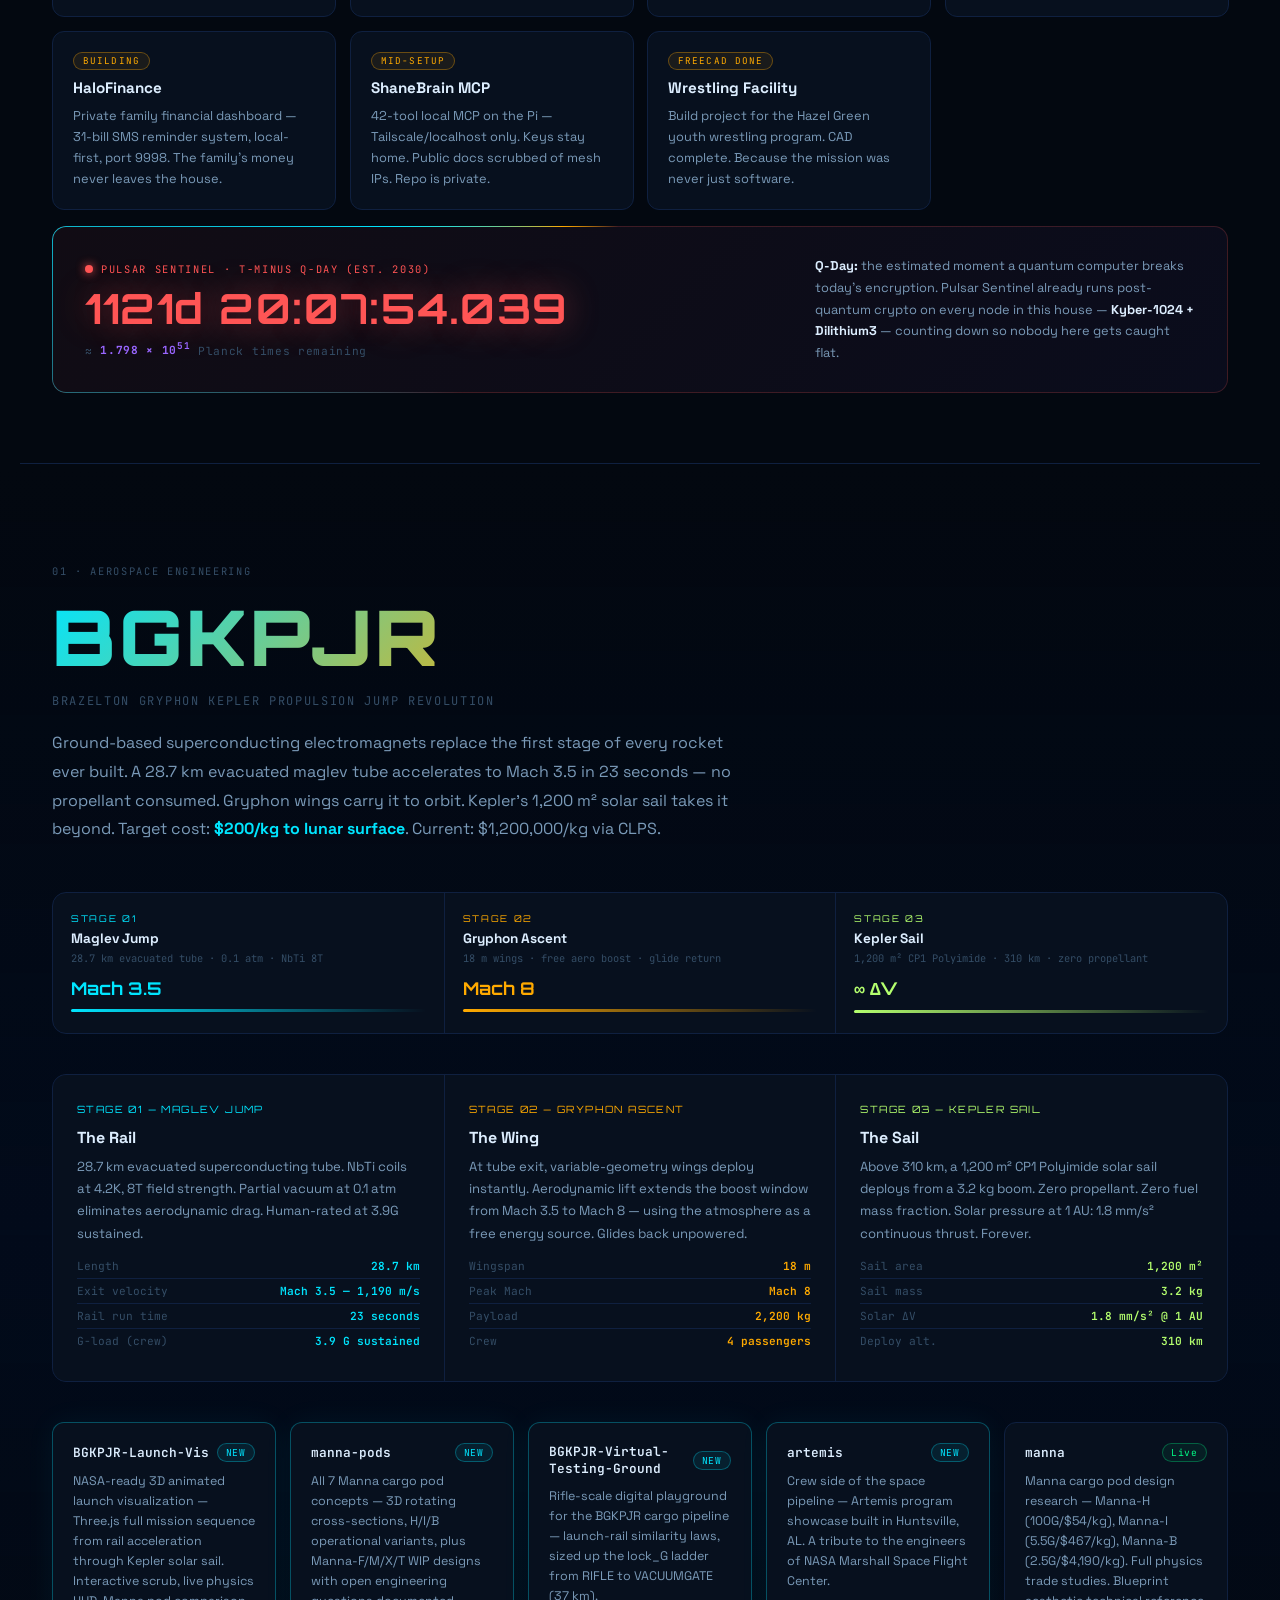
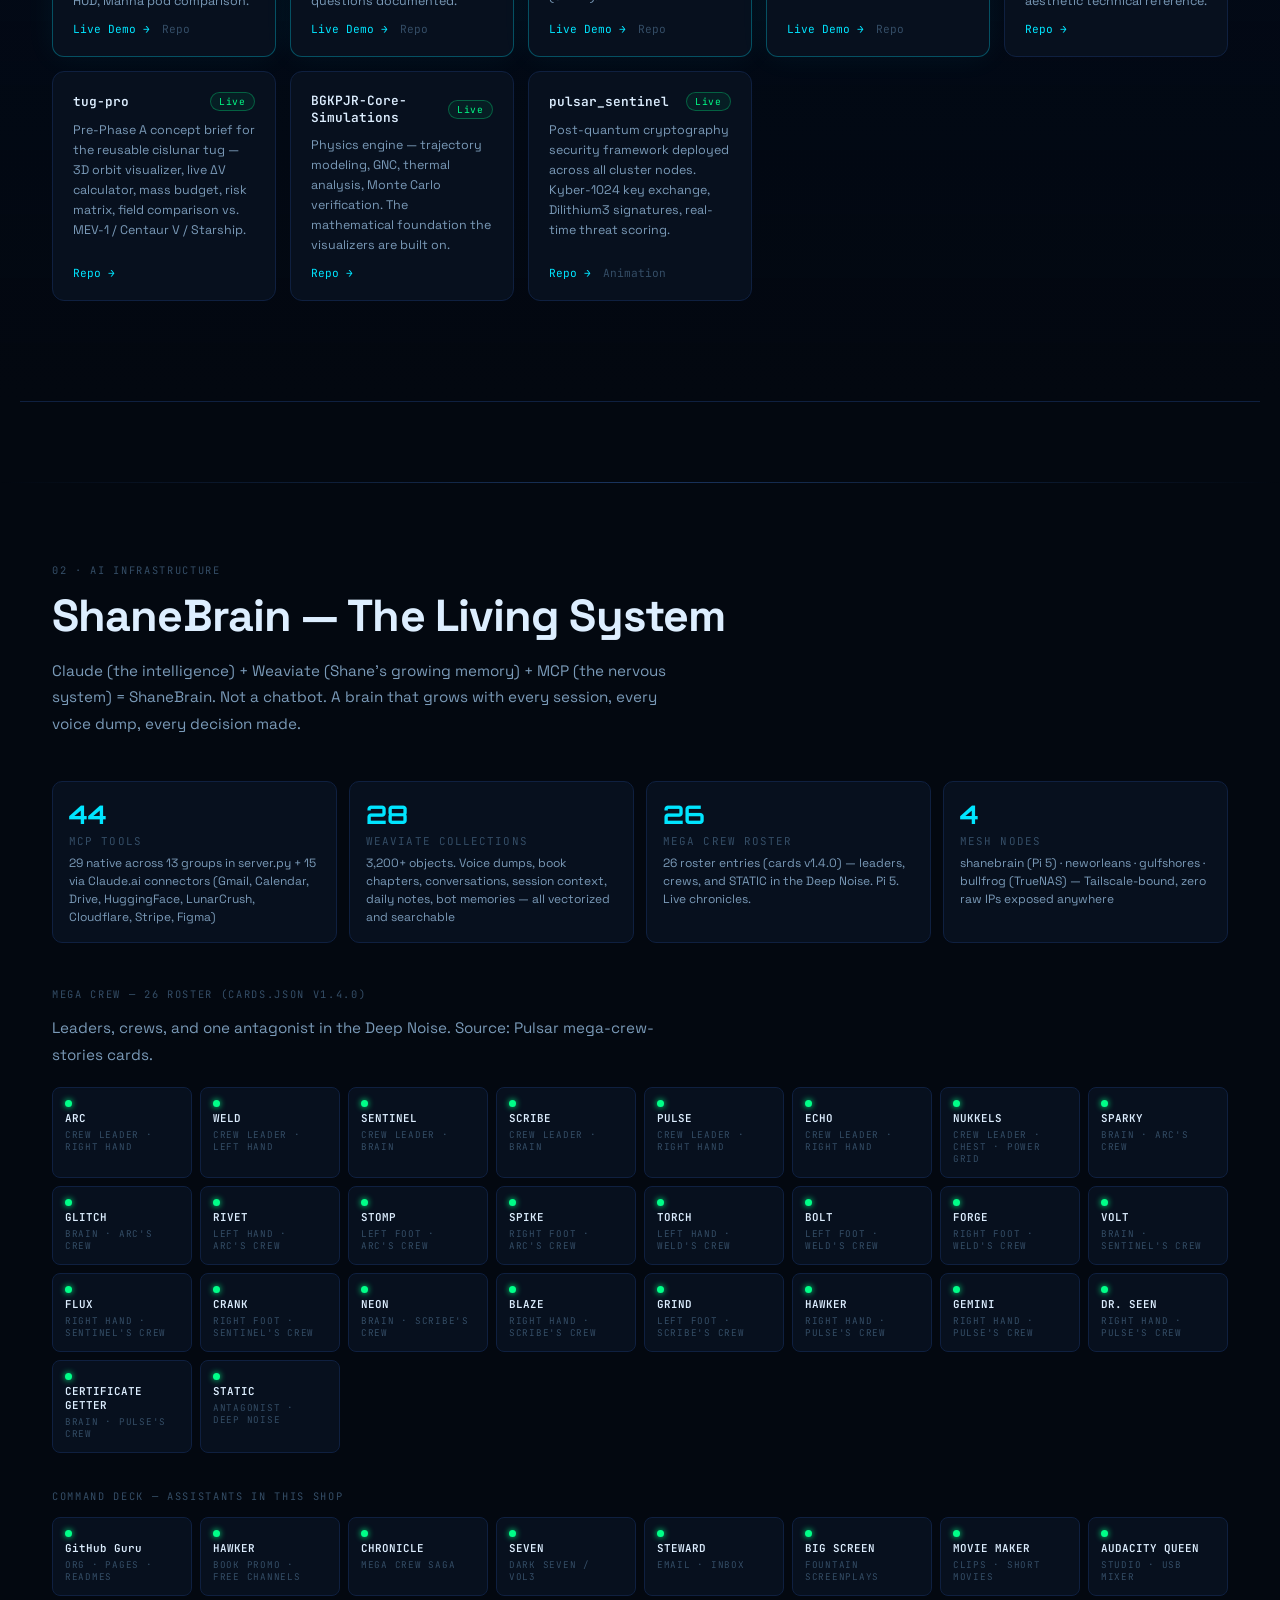
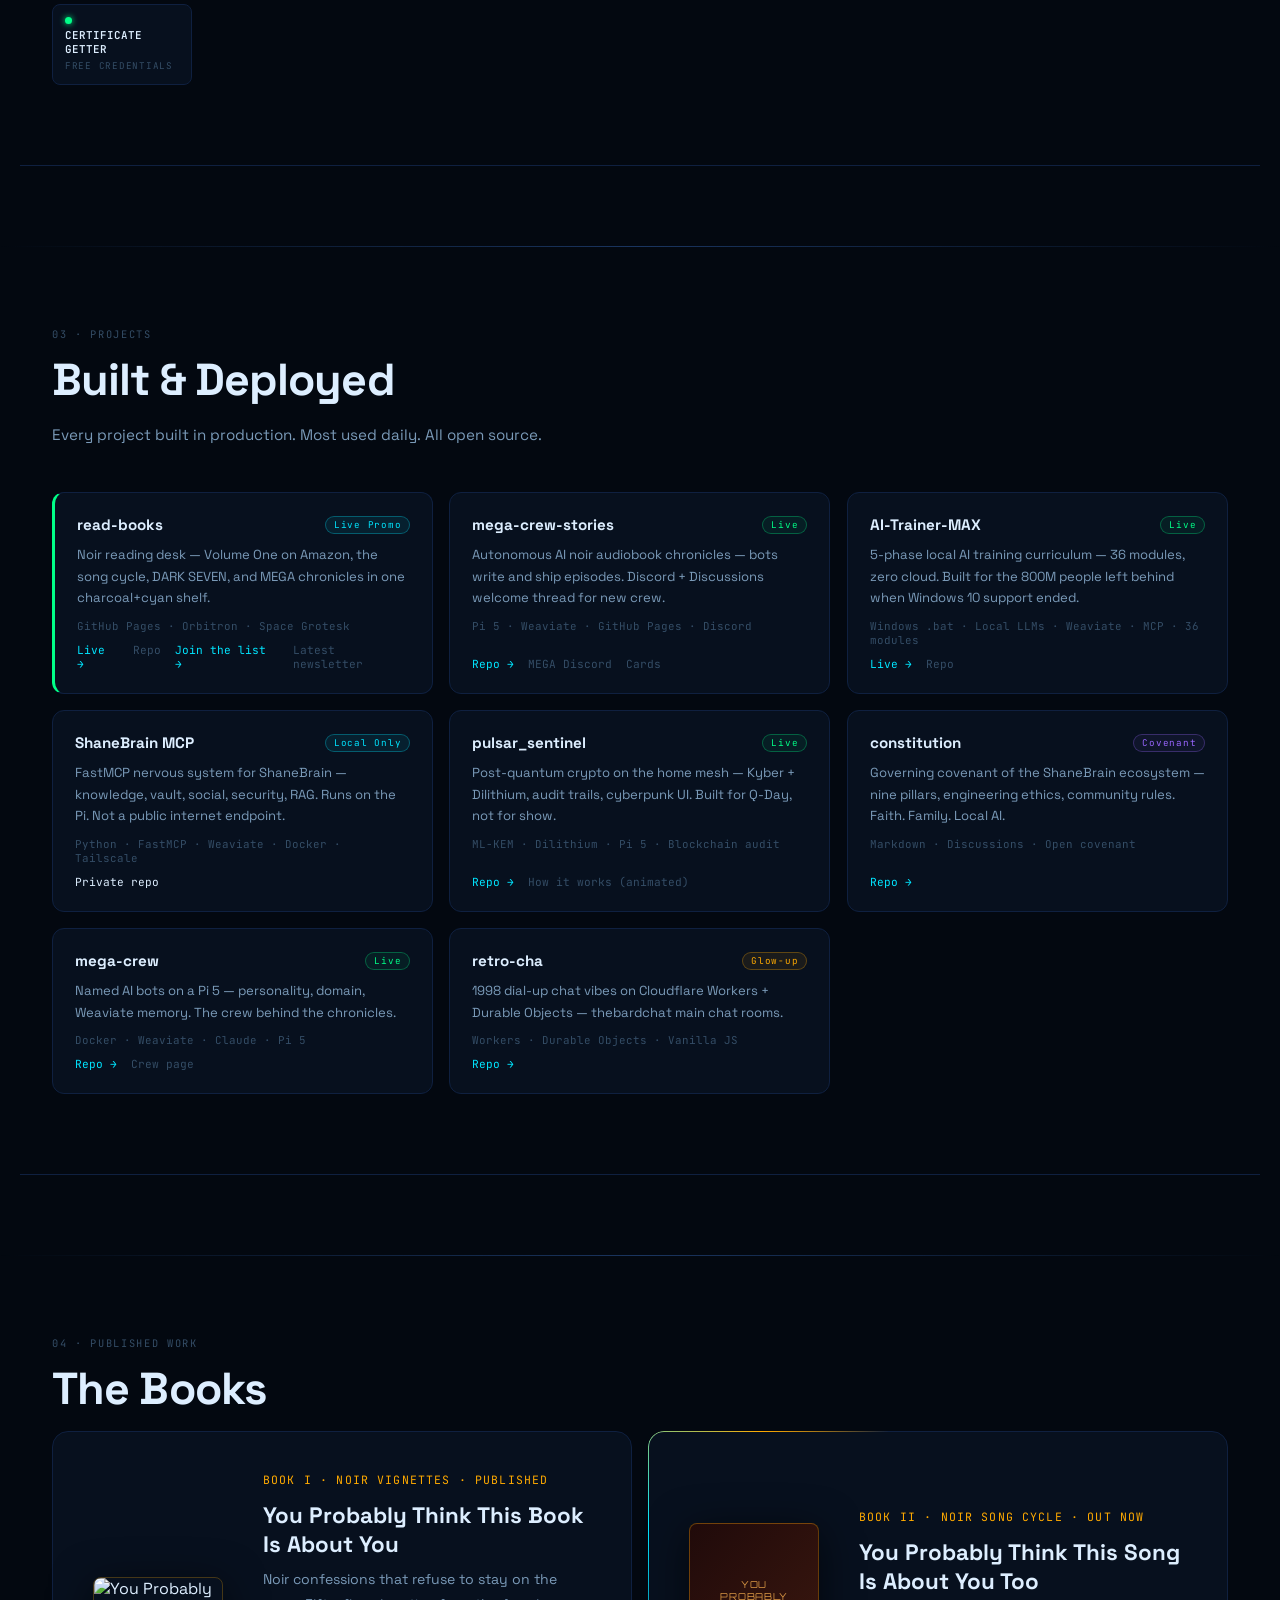
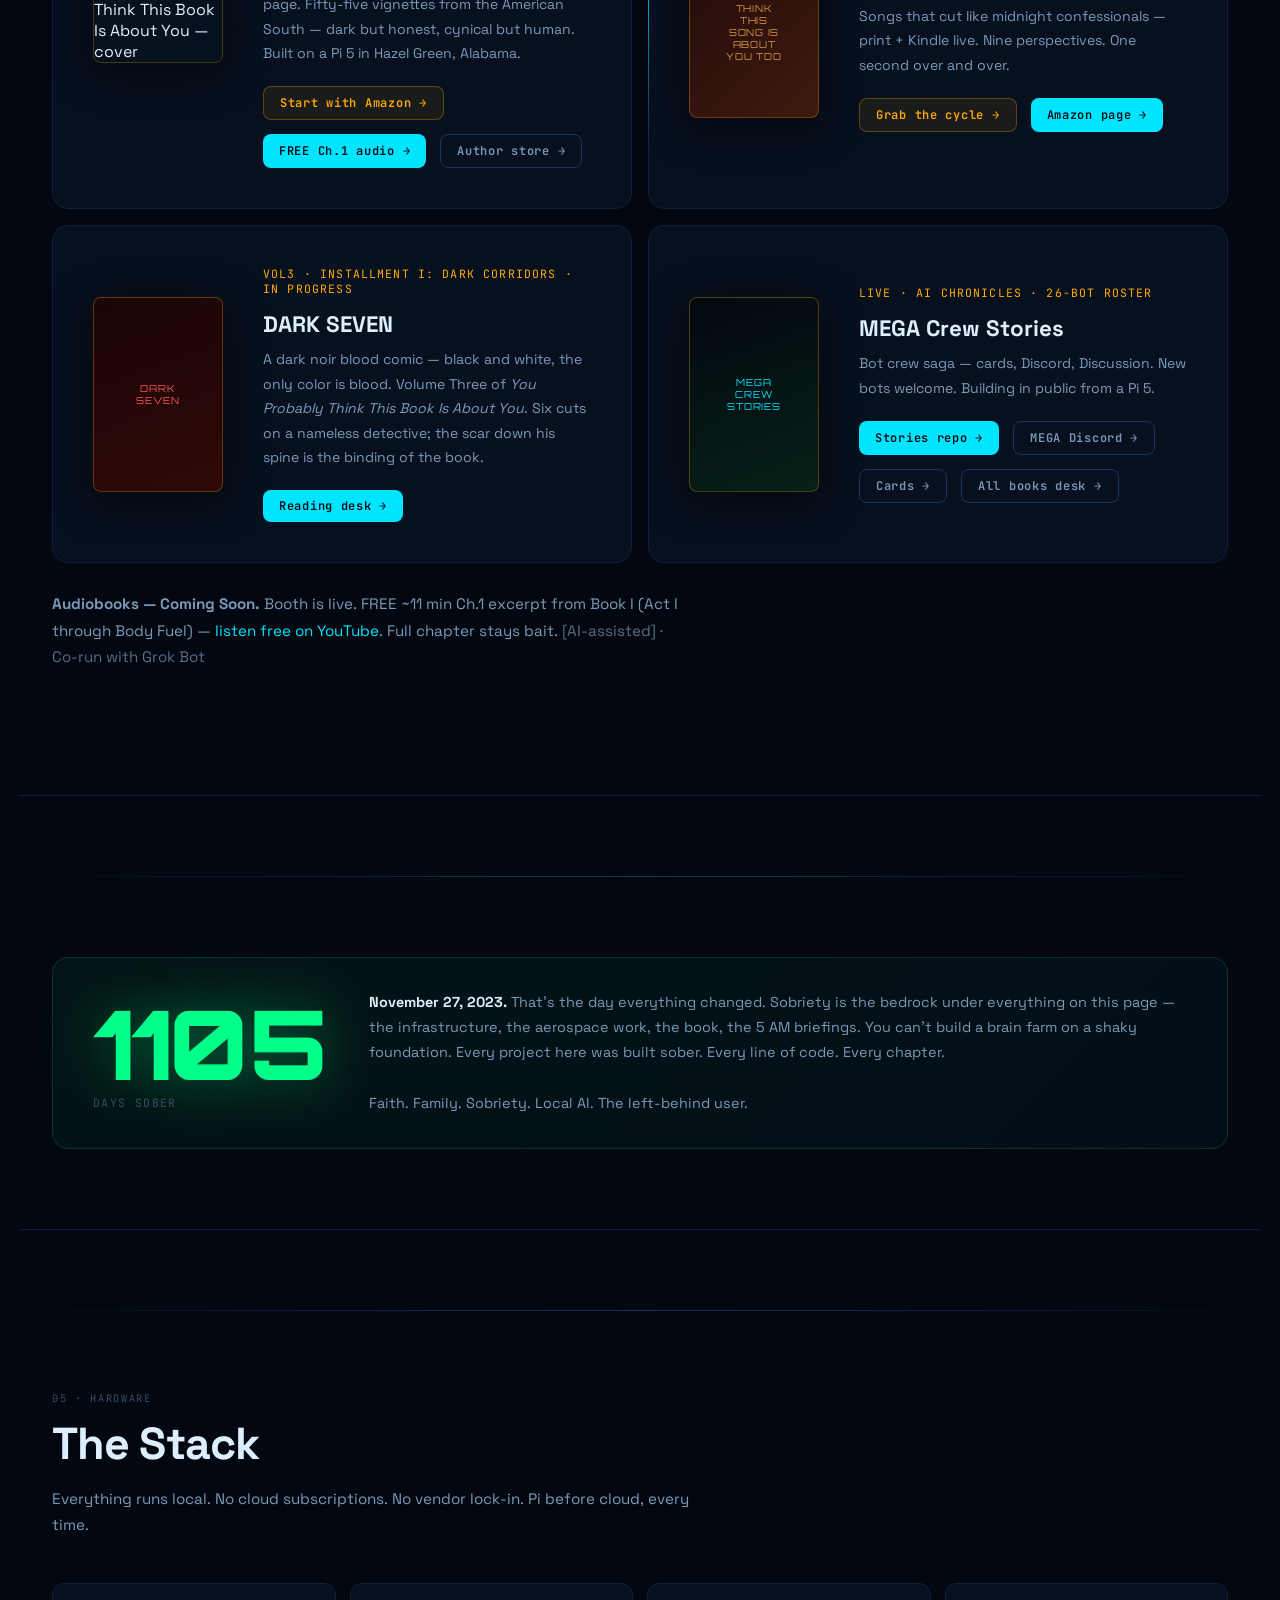
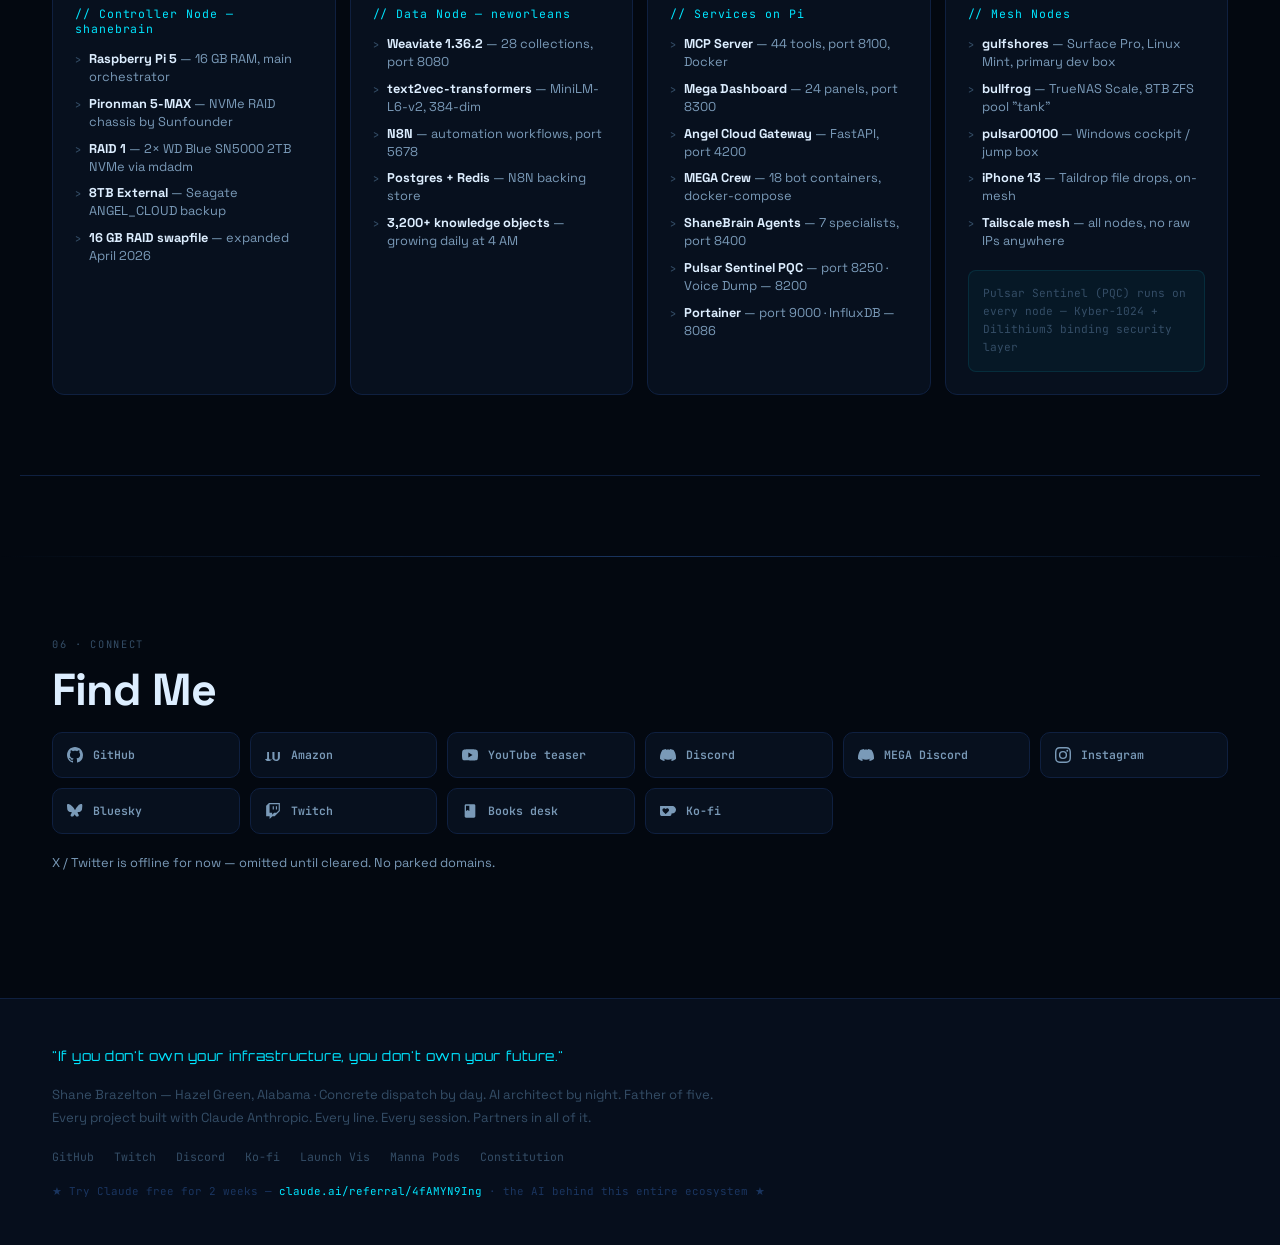
==== commit e87a557b: "hub: add BGKPJR Virtual Testing Ground + Artemis cards, read-books signup CTA, pulsar animation link" ====
--- a/index.html
+++ b/index.html
@@ -673,7 +673,7 @@
       <div class="now-card reveal">
         <span class="now-tag nt-prod">In Production</span>
         <h3>Book II — "…This Song Is About You Too"</h3>
-        <p>Out now. Noir song cycle — nine perspectives, one second over and over. <a href="https://a.co/d/0fZzwiAd" target="_blank" rel="noopener">Amazon</a> · <a href="https://thebardchat.github.io/you-probably-think-this-song-is-about-you-too/" target="_blank" rel="noopener">read the site</a>. Volume Three (DARK SEVEN) live on Pages.</p>
+        <p>Out now. Noir song cycle — nine perspectives, one second over and over. <a href="https://a.co/d/0fZzwiAd" target="_blank" rel="noopener">Amazon</a> · <a href="https://thebardchat.github.io/read-books/" target="_blank" rel="noopener">reading desk</a>. Volume Three (DARK SEVEN) in progress.</p>
       </div>
       <div class="now-card reveal">
         <span class="now-tag nt-live">● Auto-Publishing</span>
@@ -695,7 +695,7 @@
       <div class="now-card reveal">
         <span class="now-tag nt-next">Mid-Setup</span>
         <h3>ShaneBrain MCP</h3>
-        <p>42-tool local MCP on the Pi — Tailscale/localhost only. Keys stay home. Public docs scrubbed of mesh IPs. <a href="https://github.com/thebardchat/shanebrain_mcp" target="_blank" rel="noopener">Repo</a>.</p>
+        <p>42-tool local MCP on the Pi — Tailscale/localhost only. Keys stay home. Public docs scrubbed of mesh IPs. Repo is private.</p>
       </div>
       <div class="now-card reveal">
         <span class="now-tag nt-next">FreeCAD Done</span>
@@ -818,6 +818,22 @@
           <a href="https://github.com/thebardchat/manna-pods" target="_blank">Repo</a>
         </div>
       </div>
+      <div class="repo-card featured">
+        <div class="repo-top"><div class="repo-name">BGKPJR-Virtual-Testing-Ground</div><span class="repo-badge rb-new">NEW</span></div>
+        <div class="repo-desc">Rifle-scale digital playground for the BGKPJR cargo pipeline — launch-rail similarity laws, sized up the lock_G ladder from RIFLE to VACUUMGATE (37 km).</div>
+        <div class="repo-links">
+          <a href="https://thebardchat.github.io/BGKPJR-Virtual-Testing-Ground/" target="_blank" class="hl">Live Demo →</a>
+          <a href="https://github.com/thebardchat/BGKPJR-Virtual-Testing-Ground" target="_blank">Repo</a>
+        </div>
+      </div>
+      <div class="repo-card featured">
+        <div class="repo-top"><div class="repo-name">artemis</div><span class="repo-badge rb-new">NEW</span></div>
+        <div class="repo-desc">Crew side of the space pipeline — Artemis program showcase built in Huntsville, AL. A tribute to the engineers of NASA Marshall Space Flight Center.</div>
+        <div class="repo-links">
+          <a href="https://thebardchat.github.io/artemis/" target="_blank" class="hl">Live Demo →</a>
+          <a href="https://github.com/thebardchat/artemis" target="_blank">Repo</a>
+        </div>
+      </div>
       <div class="repo-card">
         <div class="repo-top"><div class="repo-name">manna</div><span class="repo-badge rb-live">Live</span></div>
         <div class="repo-desc">Manna cargo pod design research — Manna-H (100G/$54/kg), Manna-I (5.5G/$467/kg), Manna-B (2.5G/$4,190/kg). Full physics trade studies. Blueprint aesthetic technical reference.</div>
@@ -844,6 +860,7 @@
         <div class="repo-desc">Post-quantum cryptography security framework deployed across all cluster nodes. Kyber-1024 key exchange, Dilithium3 signatures, real-time threat scoring.</div>
         <div class="repo-links">
           <a href="https://github.com/thebardchat/pulsar_sentinel" target="_blank" class="hl">Repo →</a>
+          <a href="https://thebardchat.github.io/pulsar_sentinel/docs/pulsar-sentinel-animation.html" target="_blank">Animation</a>
         </div>
       </div>
     </div>
@@ -959,6 +976,8 @@
         <div class="proj-footer">
           <a href="https://thebardchat.github.io/read-books/" target="_blank" class="hl">Live →</a>
           <a href="https://github.com/thebardchat/read-books" target="_blank">Repo</a>
+          <a href="https://thebardchat.github.io/read-books/" target="_blank" class="hl">Join the list →</a>
+          <a href="https://thebardchat.github.io/read-books/posts/newsletter-walk-2026-10-16.html" target="_blank">Latest newsletter</a>
         </div>
       </div>
 
@@ -972,7 +991,7 @@
         <div class="proj-footer">
           <a href="https://github.com/thebardchat/mega-crew-stories" target="_blank" class="hl">Repo →</a>
           <a href="https://discord.gg/BTZZrG4MtV" target="_blank">MEGA Discord</a>
-          <a href="https://thebardchat.github.io/mega-crew-stories/cards.html" target="_blank">Cards</a>
+          <a href="https://github.com/thebardchat/mega-crew-stories" target="_blank">Cards</a>
         </div>
       </div>
 
@@ -991,13 +1010,13 @@
 
       <div class="proj-card reveal">
         <div class="proj-header">
-          <div class="proj-name"><a href="https://github.com/thebardchat/shanebrain_mcp" target="_blank">ShaneBrain MCP</a></div>
+          <div class="proj-name">ShaneBrain MCP</div>
           <span class="pbadge pb-daily">Local Only</span>
         </div>
         <p class="proj-desc">FastMCP nervous system for ShaneBrain — knowledge, vault, social, security, RAG. Runs on the Pi. Not a public internet endpoint.</p>
         <div class="proj-tech">Python · FastMCP · Weaviate · Docker · Tailscale</div>
         <div class="proj-footer">
-          <a href="https://github.com/thebardchat/shanebrain_mcp" target="_blank" class="hl">Repo →</a>
+          <span>Private repo</span>
         </div>
       </div>
 
@@ -1010,6 +1029,7 @@
         <div class="proj-tech">ML-KEM · Dilithium · Pi 5 · Blockchain audit</div>
         <div class="proj-footer">
           <a href="https://github.com/thebardchat/pulsar_sentinel" target="_blank" class="hl">Repo →</a>
+          <a href="https://github.com/thebardchat/pulsar_sentinel#how-it-works-visual" target="_blank">How it works (animated)</a>
         </div>
       </div>
 
@@ -1092,14 +1112,14 @@
           </p>
           <div class="book-links">
             <a href="https://a.co/d/0fZzwiAd" target="_blank" rel="noopener" class="btn btn-amber">Grab the cycle →</a>
-            <a href="https://thebardchat.github.io/you-probably-think-this-song-is-about-you-too/" target="_blank" rel="noopener" class="btn btn-primary">Read the site →</a>
+            <a href="https://www.amazon.com/dp/B0H7GDNCBB" target="_blank" rel="noopener" class="btn btn-primary">Amazon page →</a>
           </div>
         </div>
       </div>
       <div class="book-card reveal">
         <div class="book-cover song" style="background:linear-gradient(160deg,#1a0505,#300808);color:#ff5555;">DARK<br/>SEVEN</div>
         <div class="book-content">
-          <div class="book-sub">Vol3 · Installment I: DARK CORRIDORS · Live</div>
+          <div class="book-sub">Vol3 · Installment I: DARK CORRIDORS · In progress</div>
           <div class="book-title">DARK SEVEN</div>
           <p class="book-desc">
             A dark noir blood comic — black and white, the only color is blood. Volume Three of
@@ -1107,8 +1127,7 @@
             the scar down his spine is the binding of the book.
           </p>
           <div class="book-links">
-            <a href="https://thebardchat.github.io/dark_seven/" target="_blank" rel="noopener" class="btn btn-primary">Read Dark Corridors →</a>
-            <a href="https://github.com/thebardchat/dark_seven" target="_blank" rel="noopener" class="btn btn-outline">Repo →</a>
+            <a href="https://thebardchat.github.io/read-books/" target="_blank" rel="noopener" class="btn btn-primary">Reading desk →</a>
           </div>
         </div>
       </div>
@@ -1123,7 +1142,7 @@
           <div class="book-links">
             <a href="https://github.com/thebardchat/mega-crew-stories" target="_blank" rel="noopener" class="btn btn-primary">Stories repo →</a>
             <a href="https://discord.gg/BTZZrG4MtV" target="_blank" rel="noopener" class="btn btn-outline">MEGA Discord →</a>
-            <a href="https://thebardchat.github.io/mega-crew-stories/cards.html" target="_blank" rel="noopener" class="btn btn-outline">Cards →</a>
+            <a href="https://github.com/thebardchat/mega-crew-stories" target="_blank" rel="noopener" class="btn btn-outline">Cards →</a>
             <a href="https://thebardchat.github.io/read-books/" target="_blank" rel="noopener" class="btn btn-outline">All books desk →</a>
           </div>
         </div>
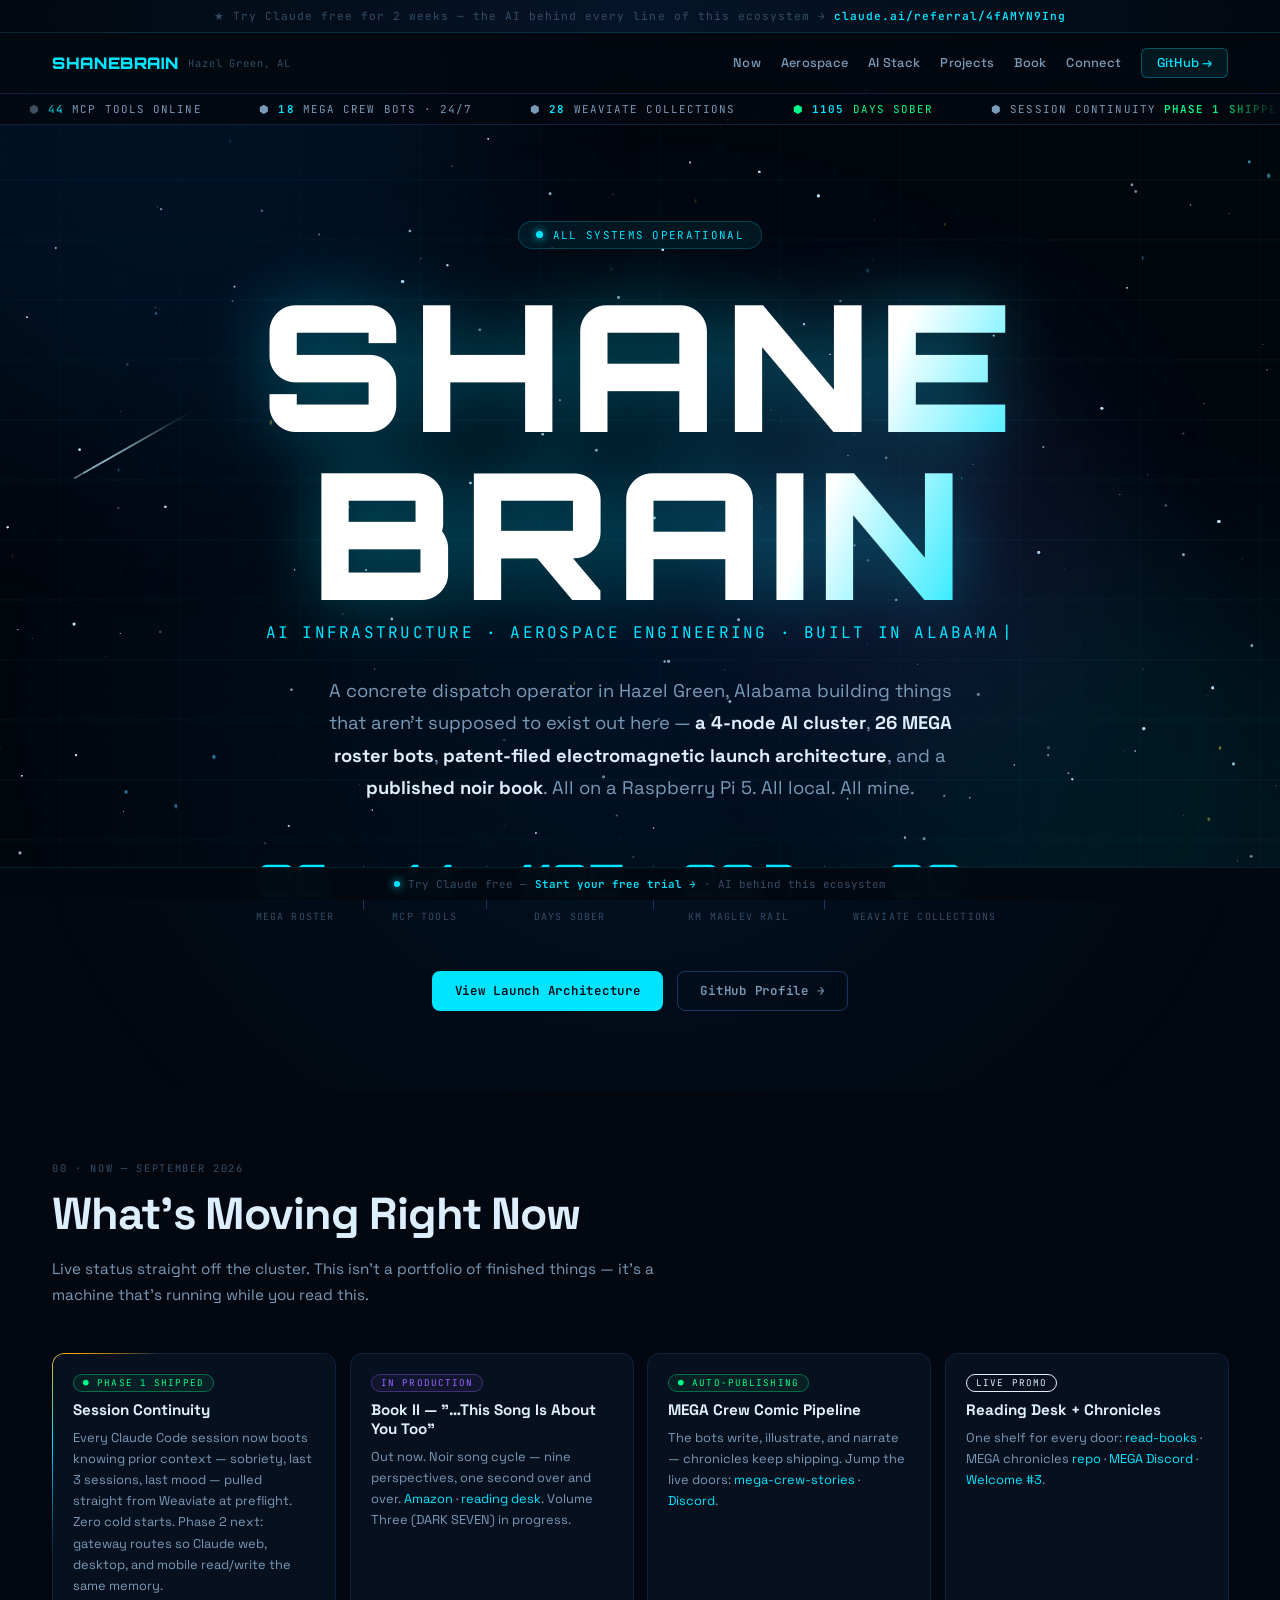
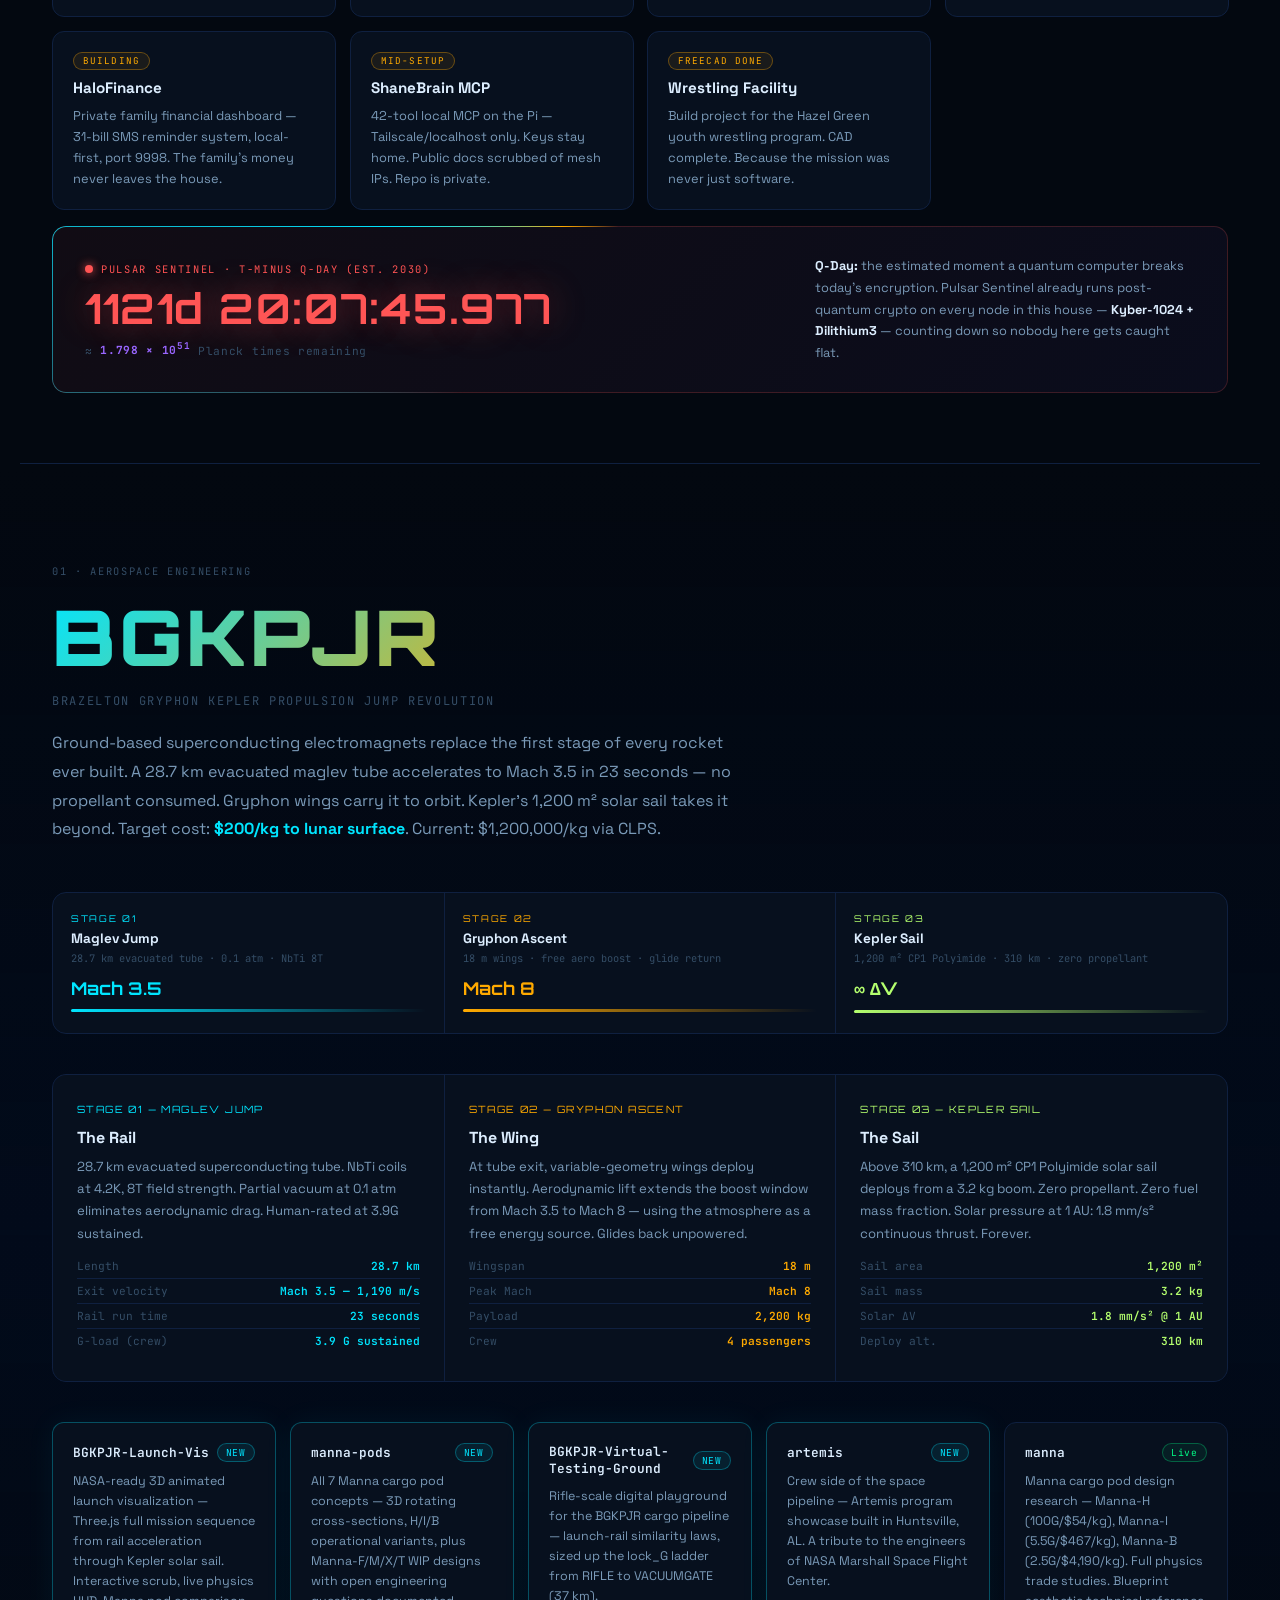
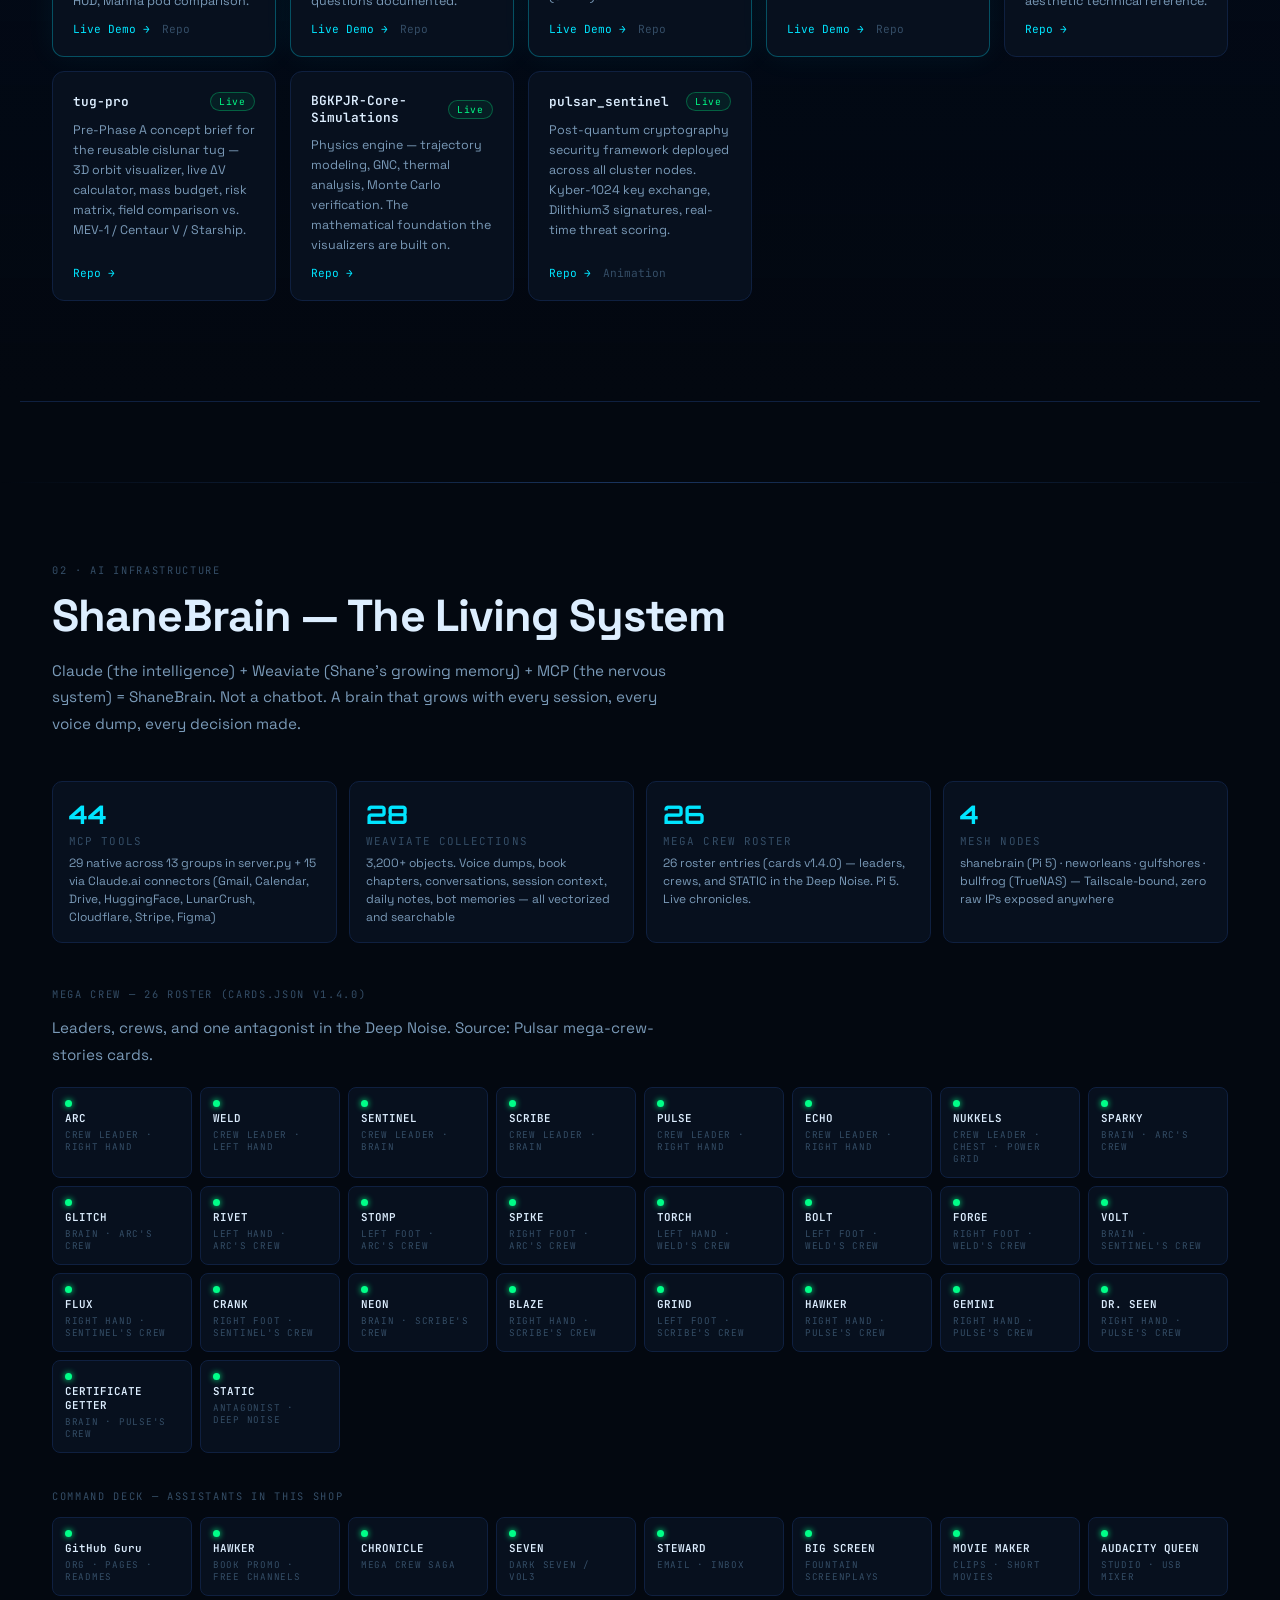
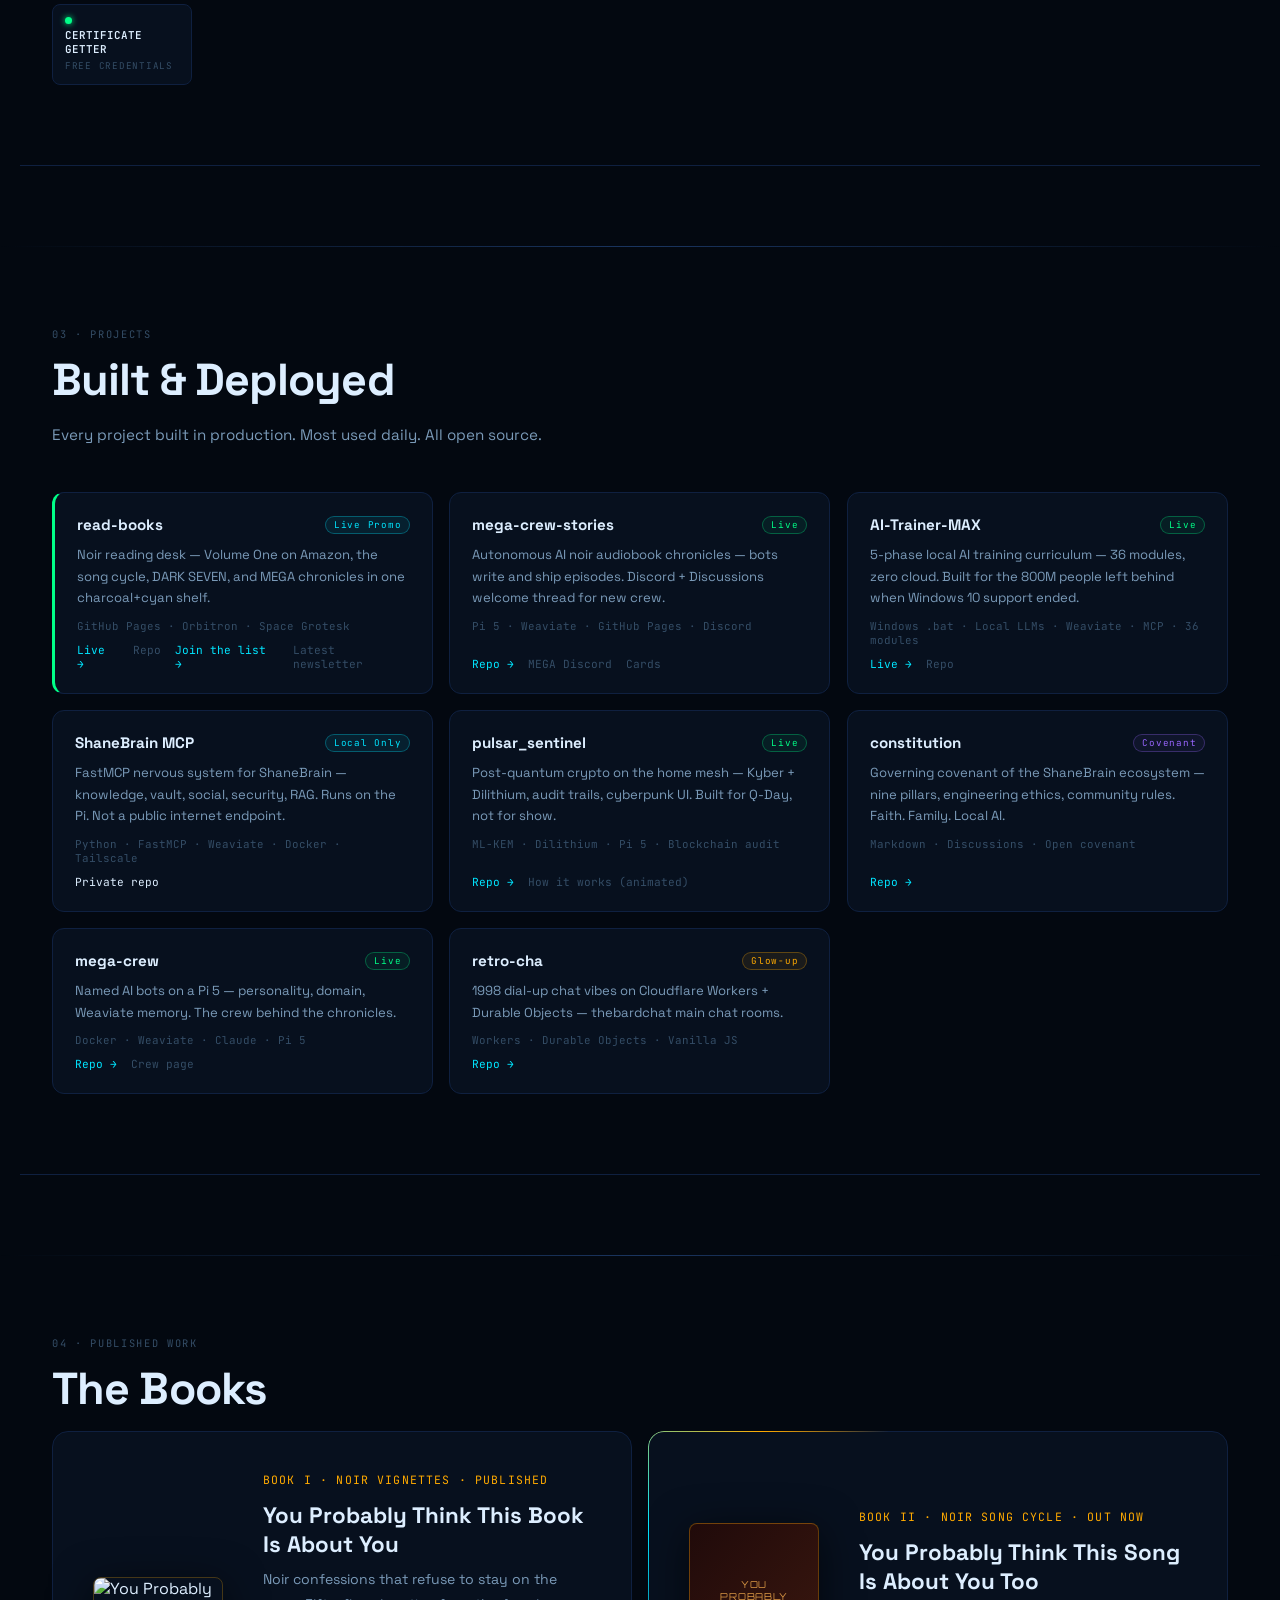
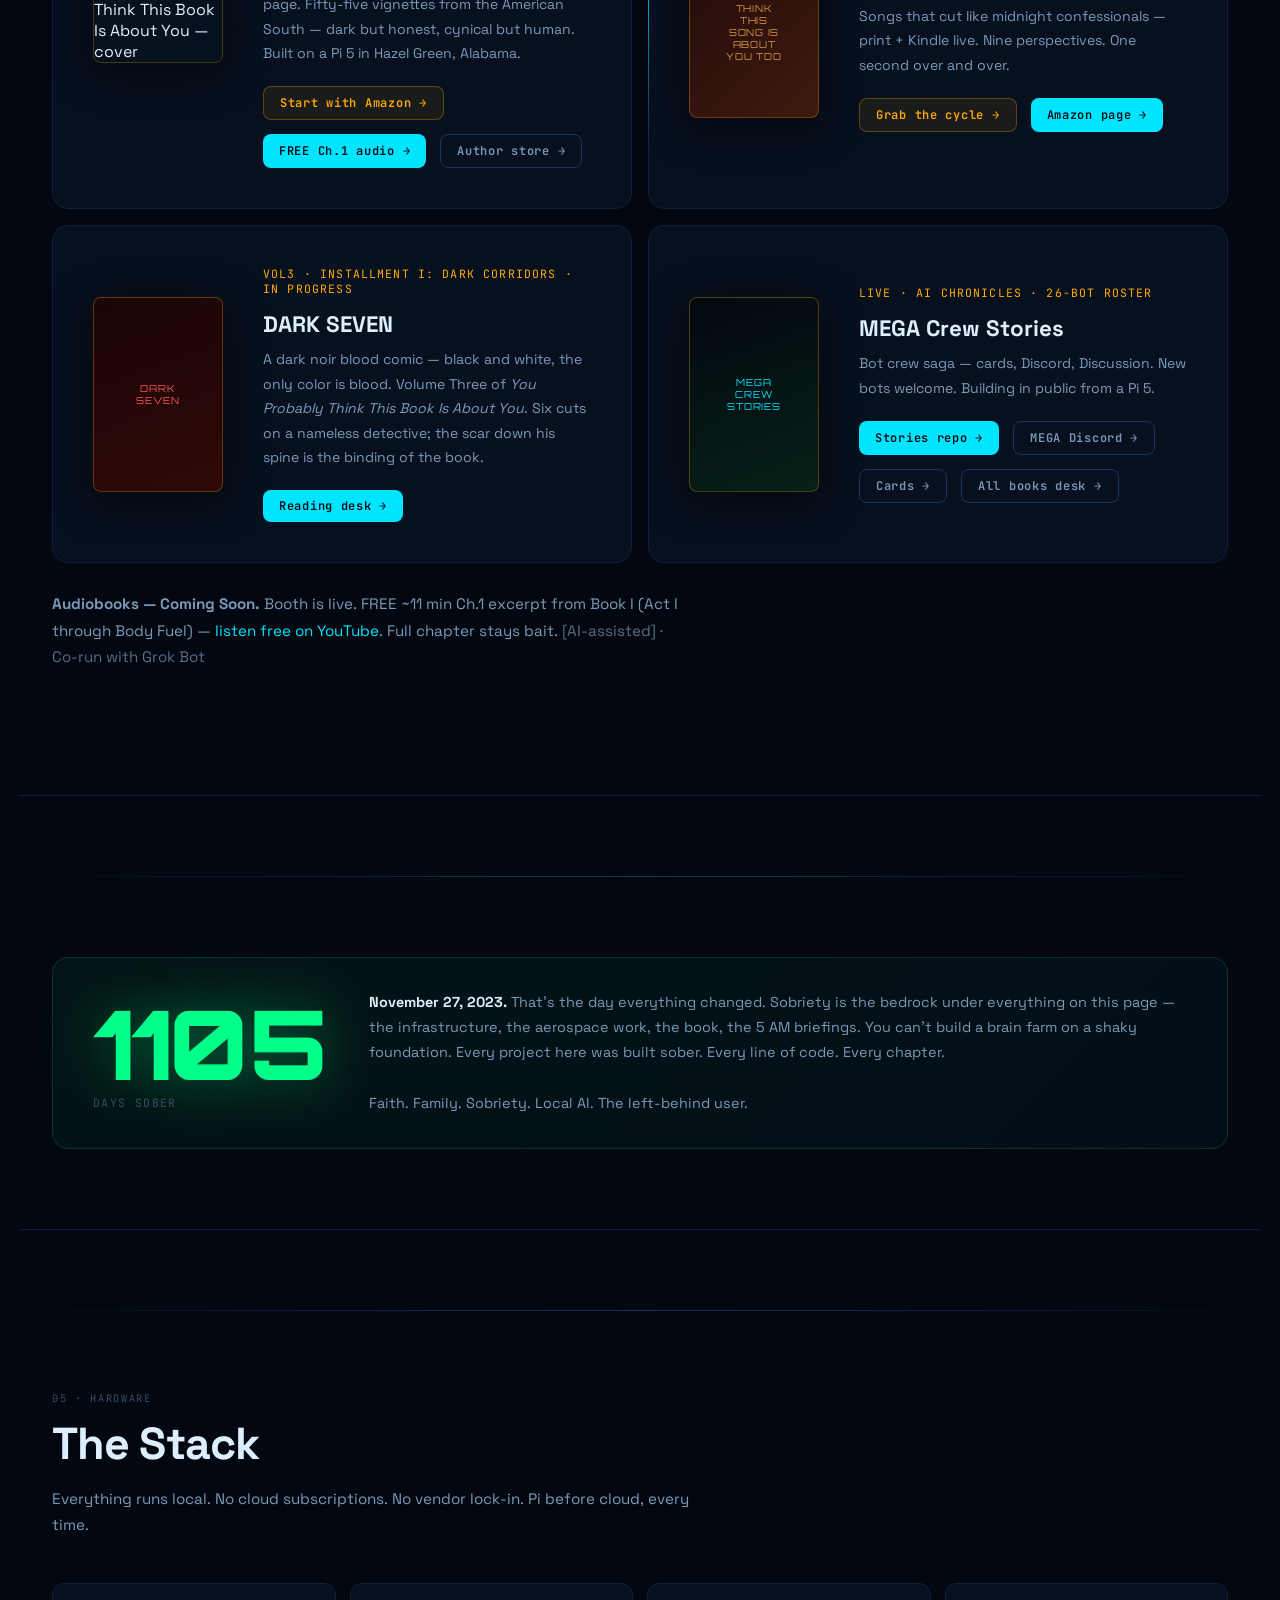
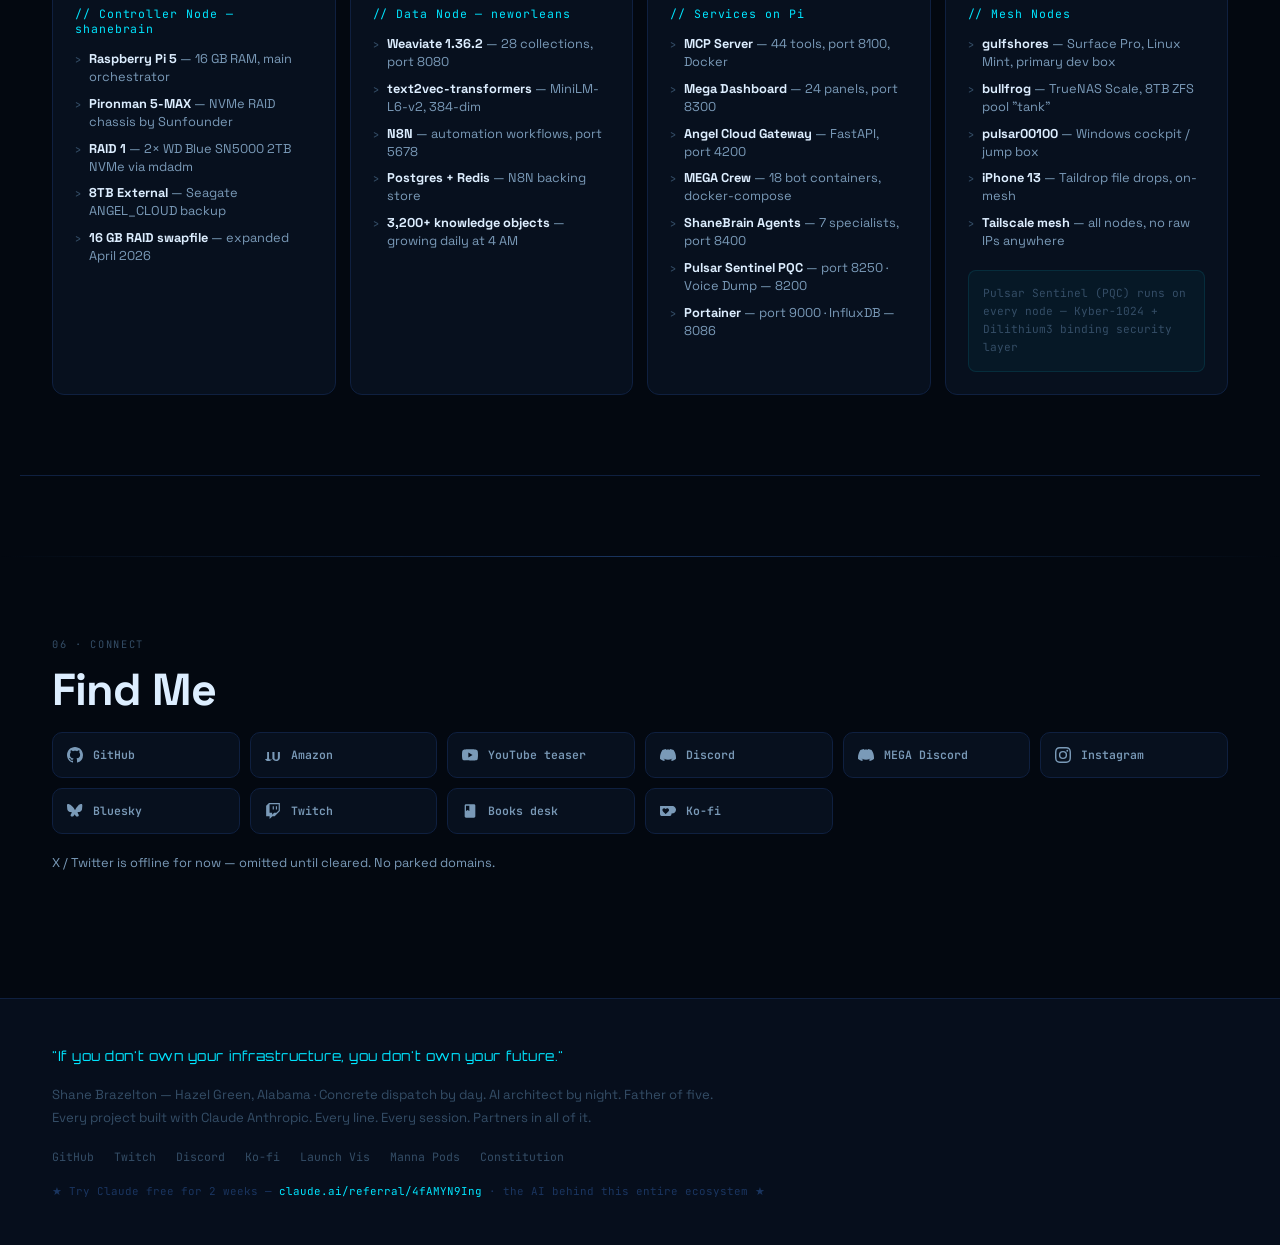
==== commit da8386d1: "Repoint Cards links to live mega-crew-stories cards.html" ====
--- a/index.html
+++ b/index.html
@@ -991,7 +991,7 @@
         <div class="proj-footer">
           <a href="https://github.com/thebardchat/mega-crew-stories" target="_blank" class="hl">Repo →</a>
           <a href="https://discord.gg/BTZZrG4MtV" target="_blank">MEGA Discord</a>
-          <a href="https://github.com/thebardchat/mega-crew-stories" target="_blank">Cards</a>
+          <a href="https://thebardchat.github.io/mega-crew-stories/cards.html" target="_blank">Cards</a>
         </div>
       </div>
 
@@ -1142,7 +1142,7 @@
           <div class="book-links">
             <a href="https://github.com/thebardchat/mega-crew-stories" target="_blank" rel="noopener" class="btn btn-primary">Stories repo →</a>
             <a href="https://discord.gg/BTZZrG4MtV" target="_blank" rel="noopener" class="btn btn-outline">MEGA Discord →</a>
-            <a href="https://github.com/thebardchat/mega-crew-stories" target="_blank" rel="noopener" class="btn btn-outline">Cards →</a>
+            <a href="https://thebardchat.github.io/mega-crew-stories/cards.html" target="_blank" rel="noopener" class="btn btn-outline">Cards →</a>
             <a href="https://thebardchat.github.io/read-books/" target="_blank" rel="noopener" class="btn btn-outline">All books desk →</a>
           </div>
         </div>
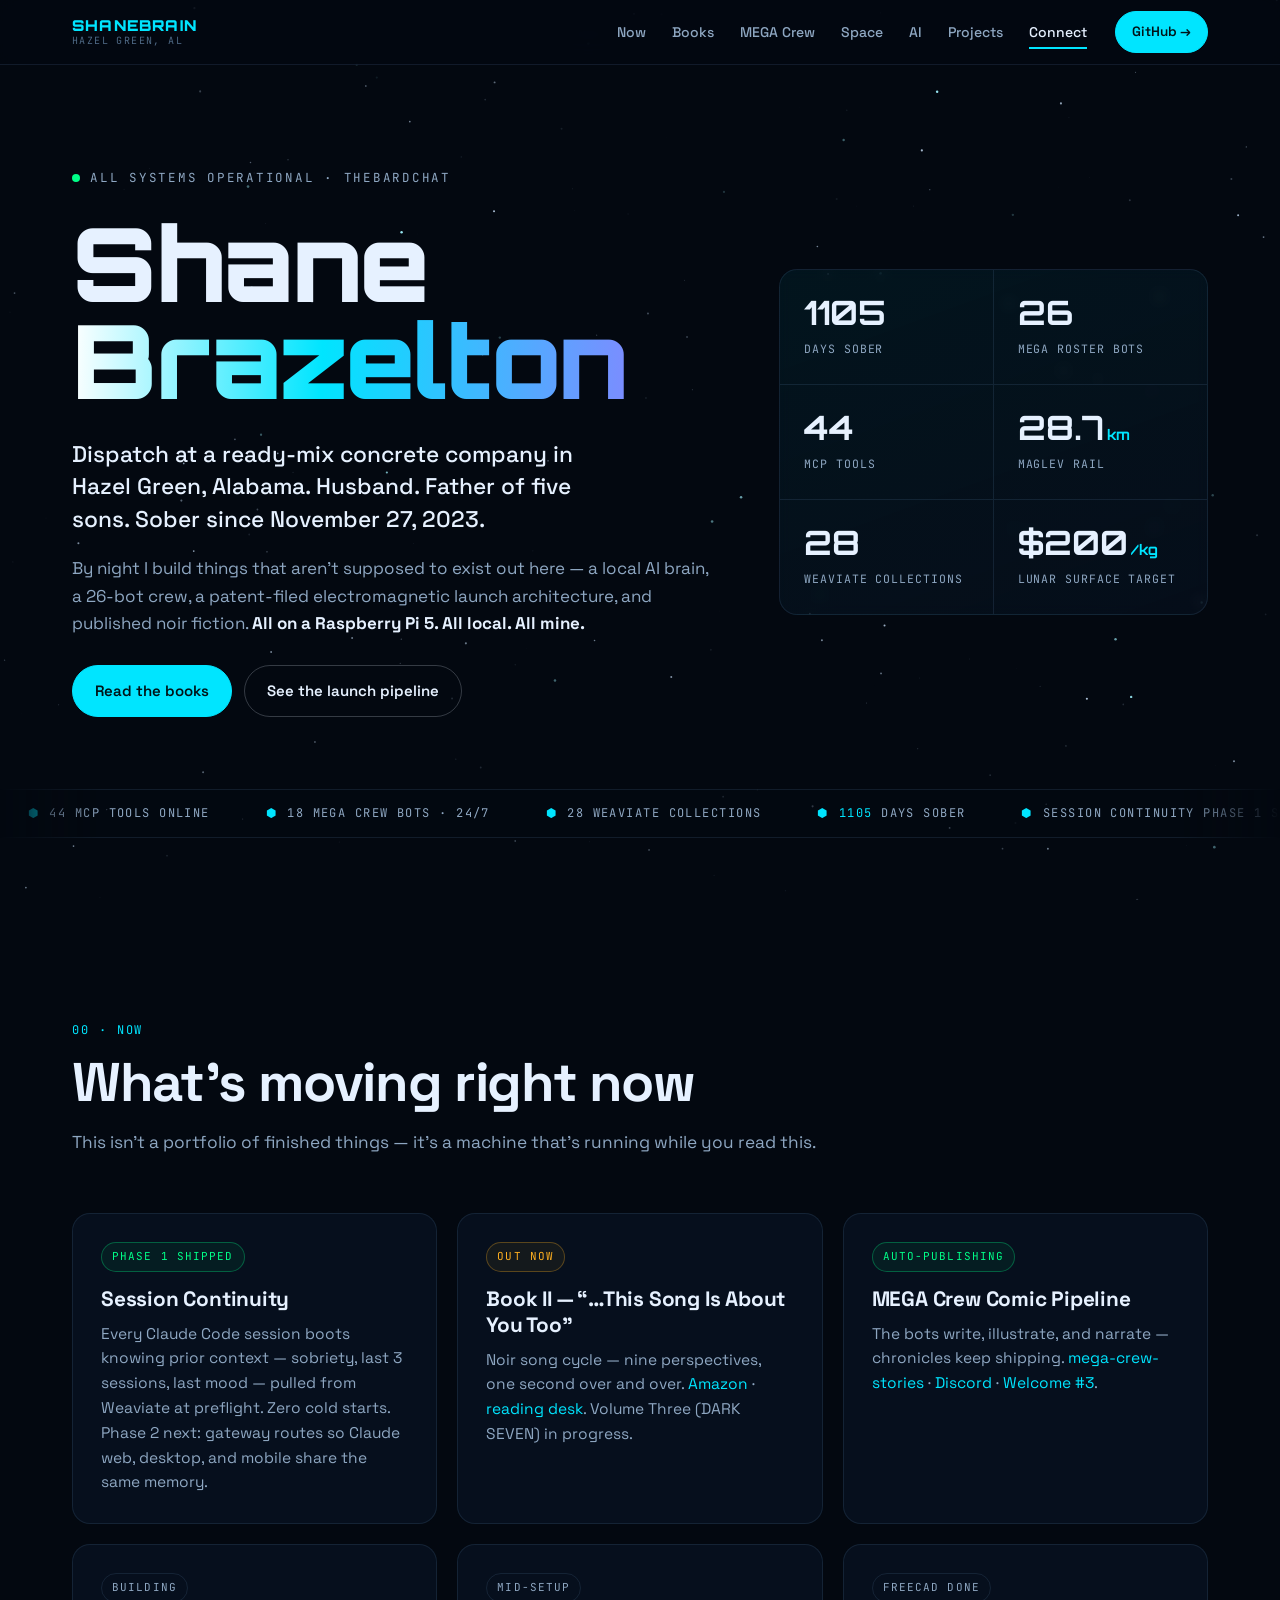
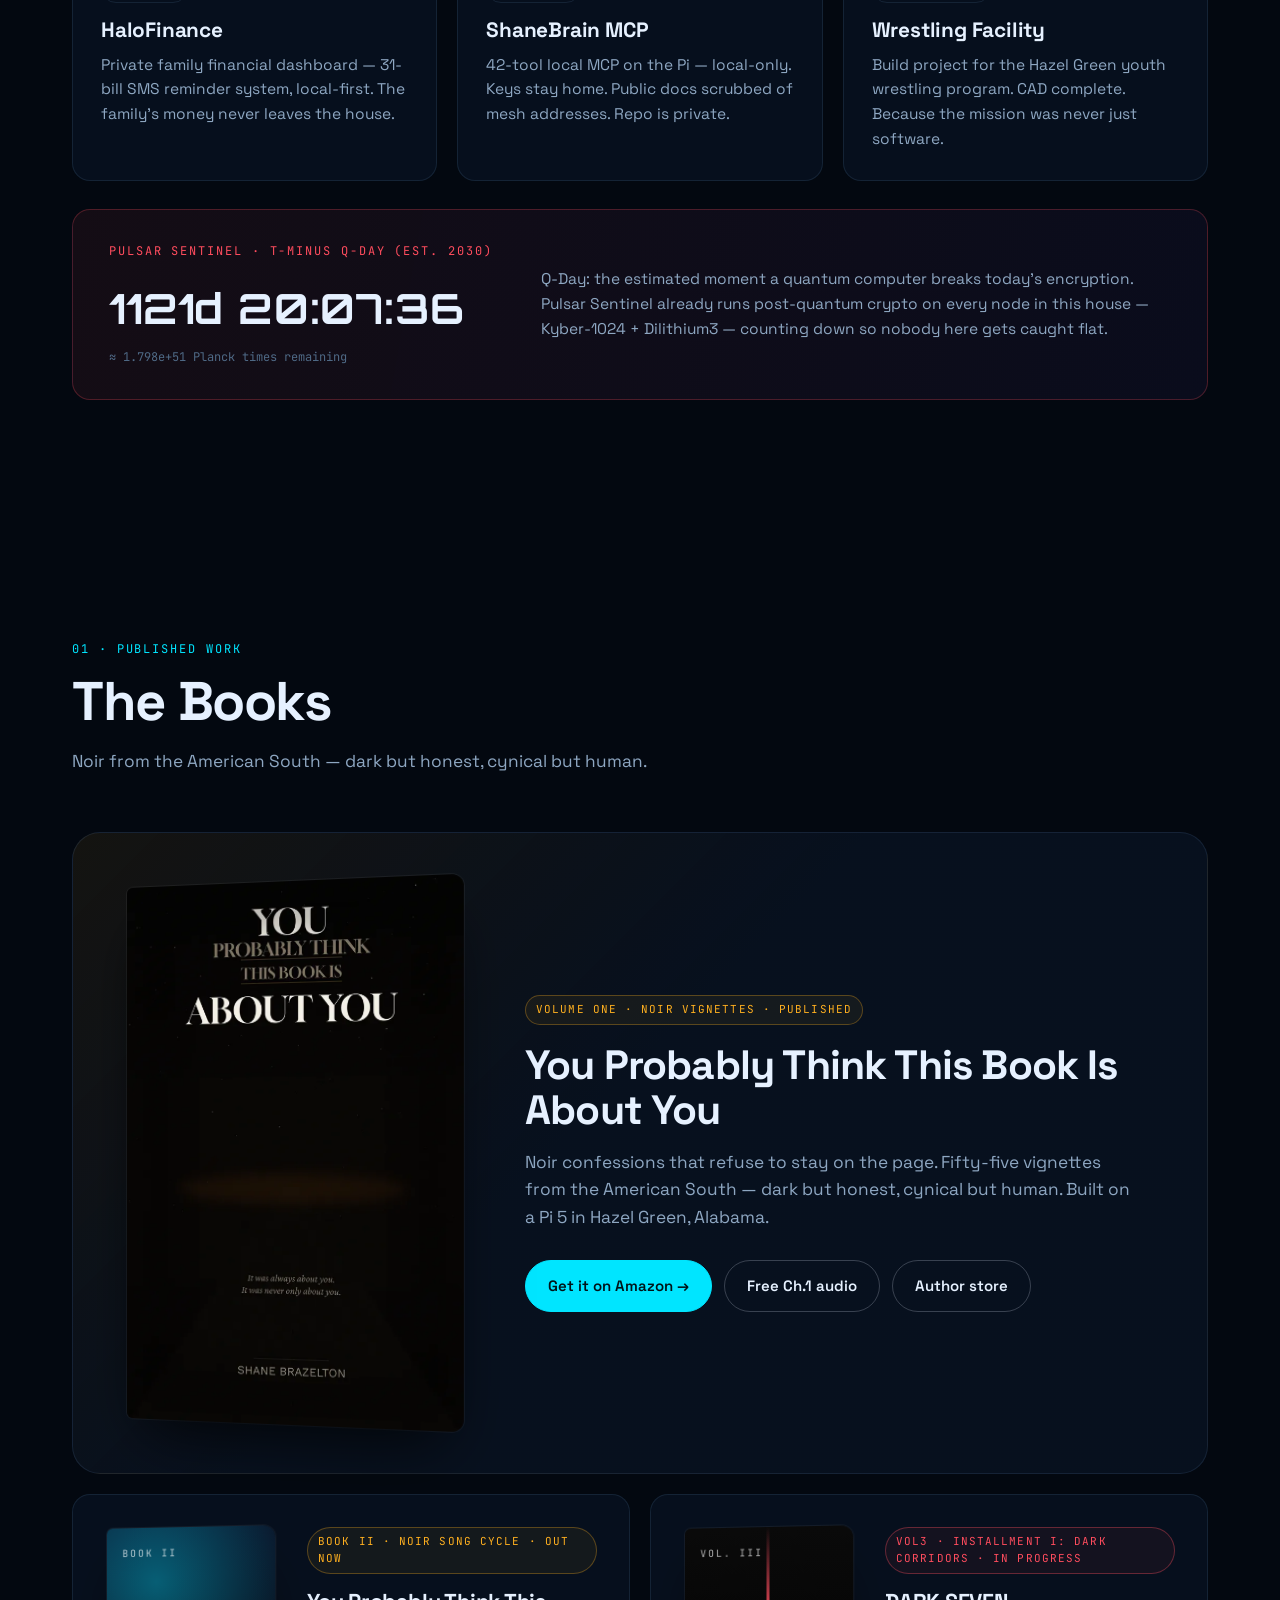
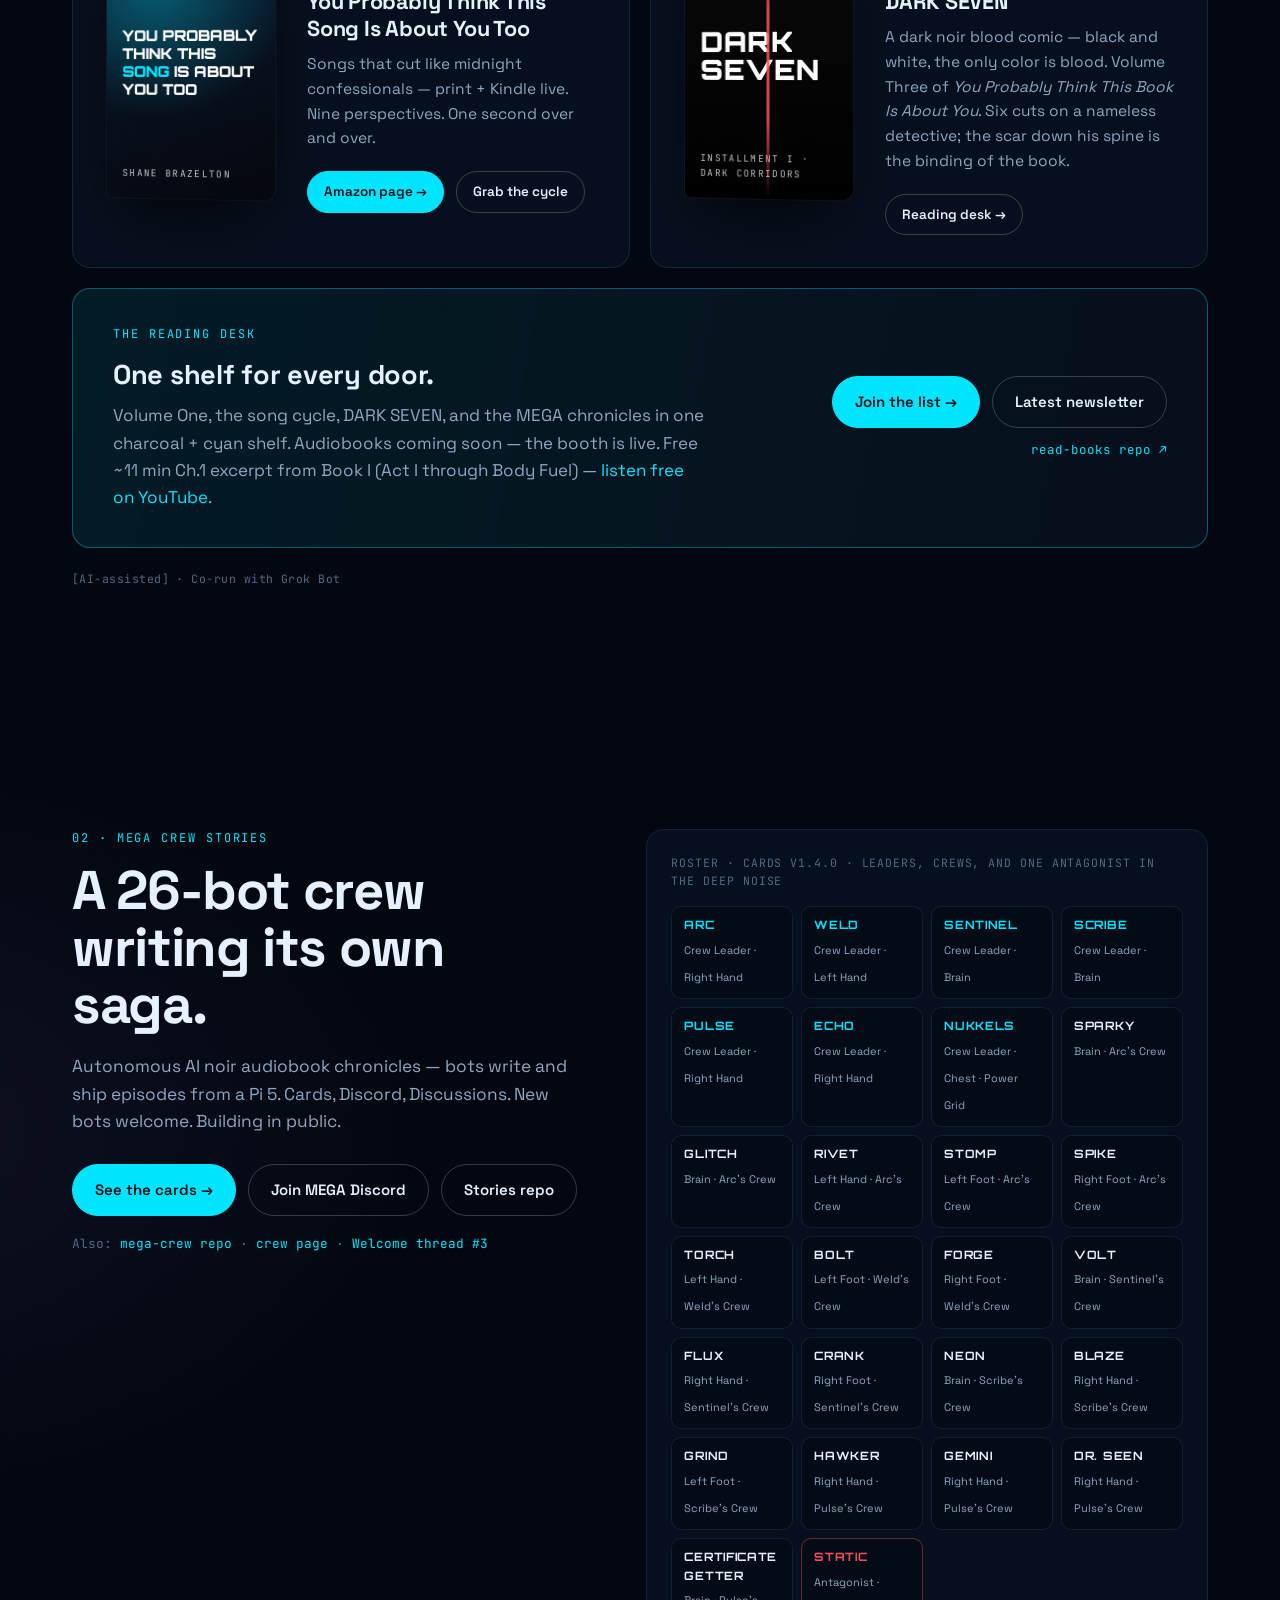
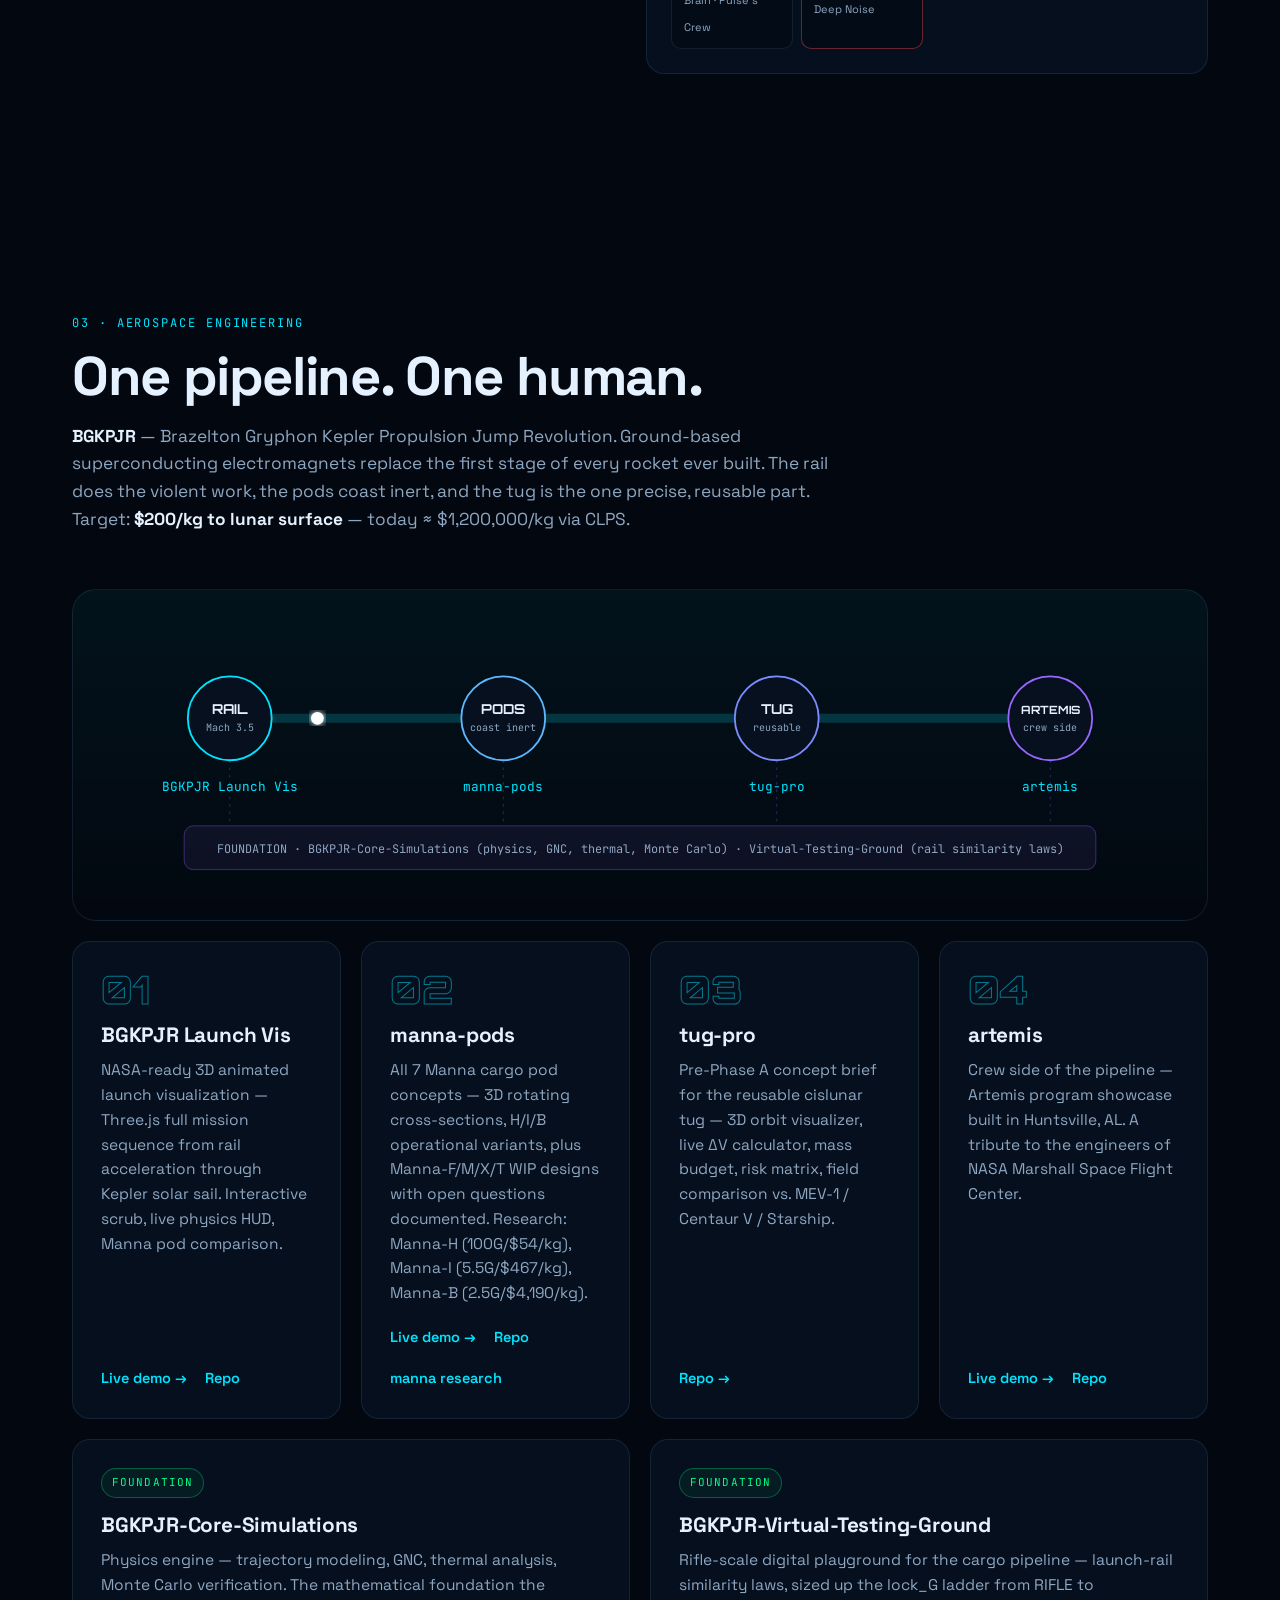
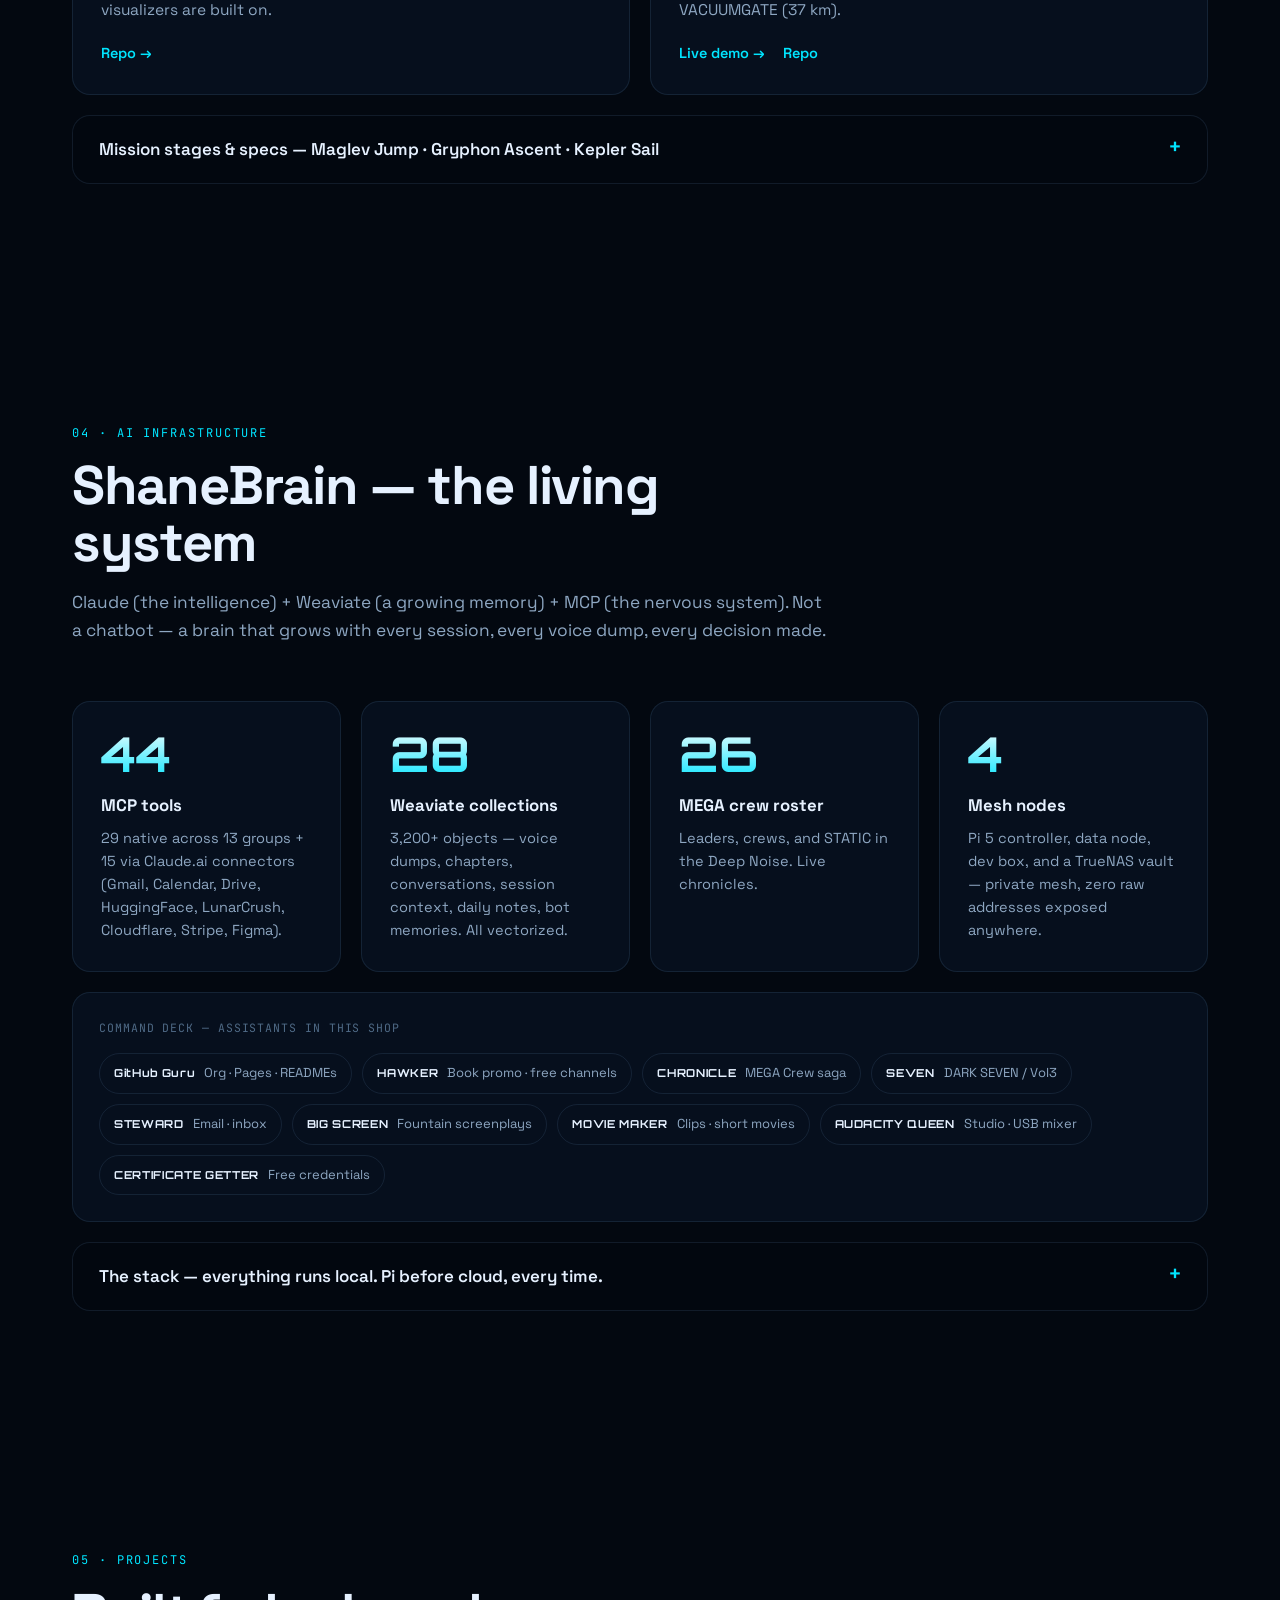
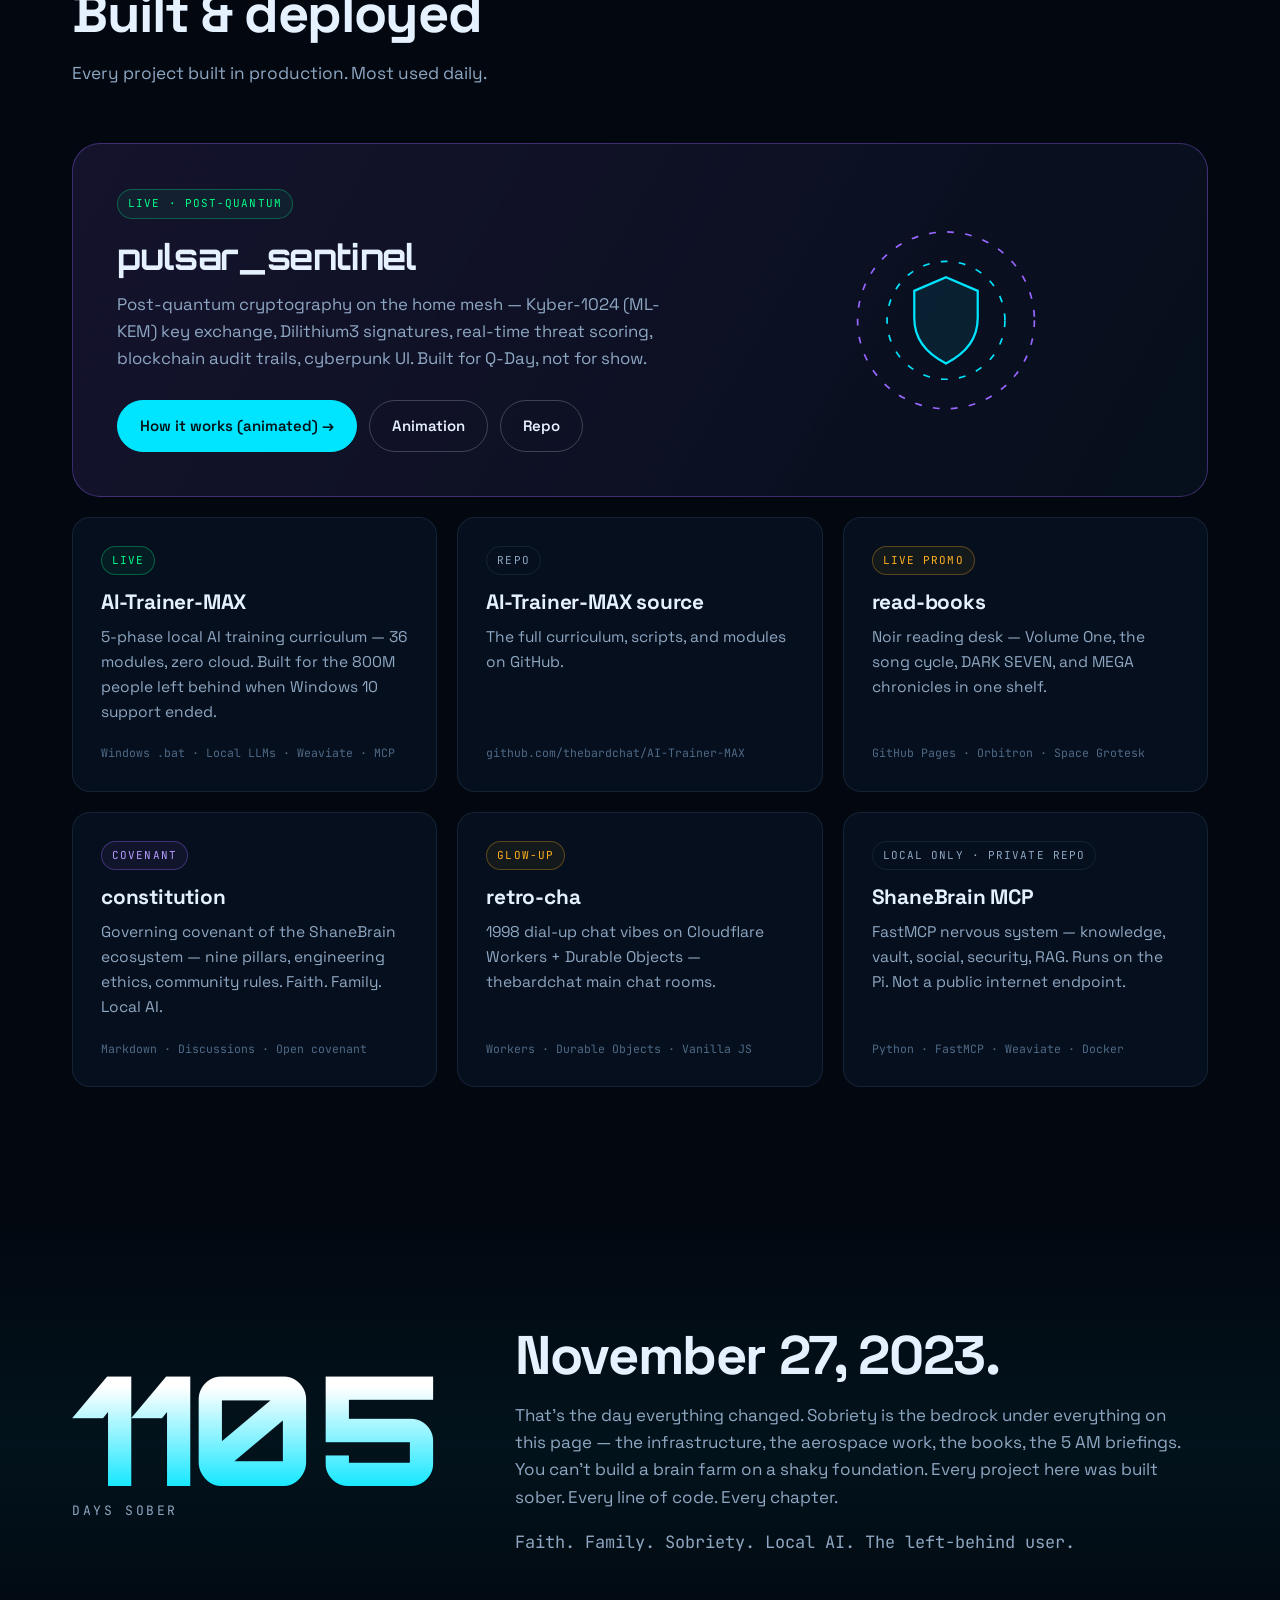
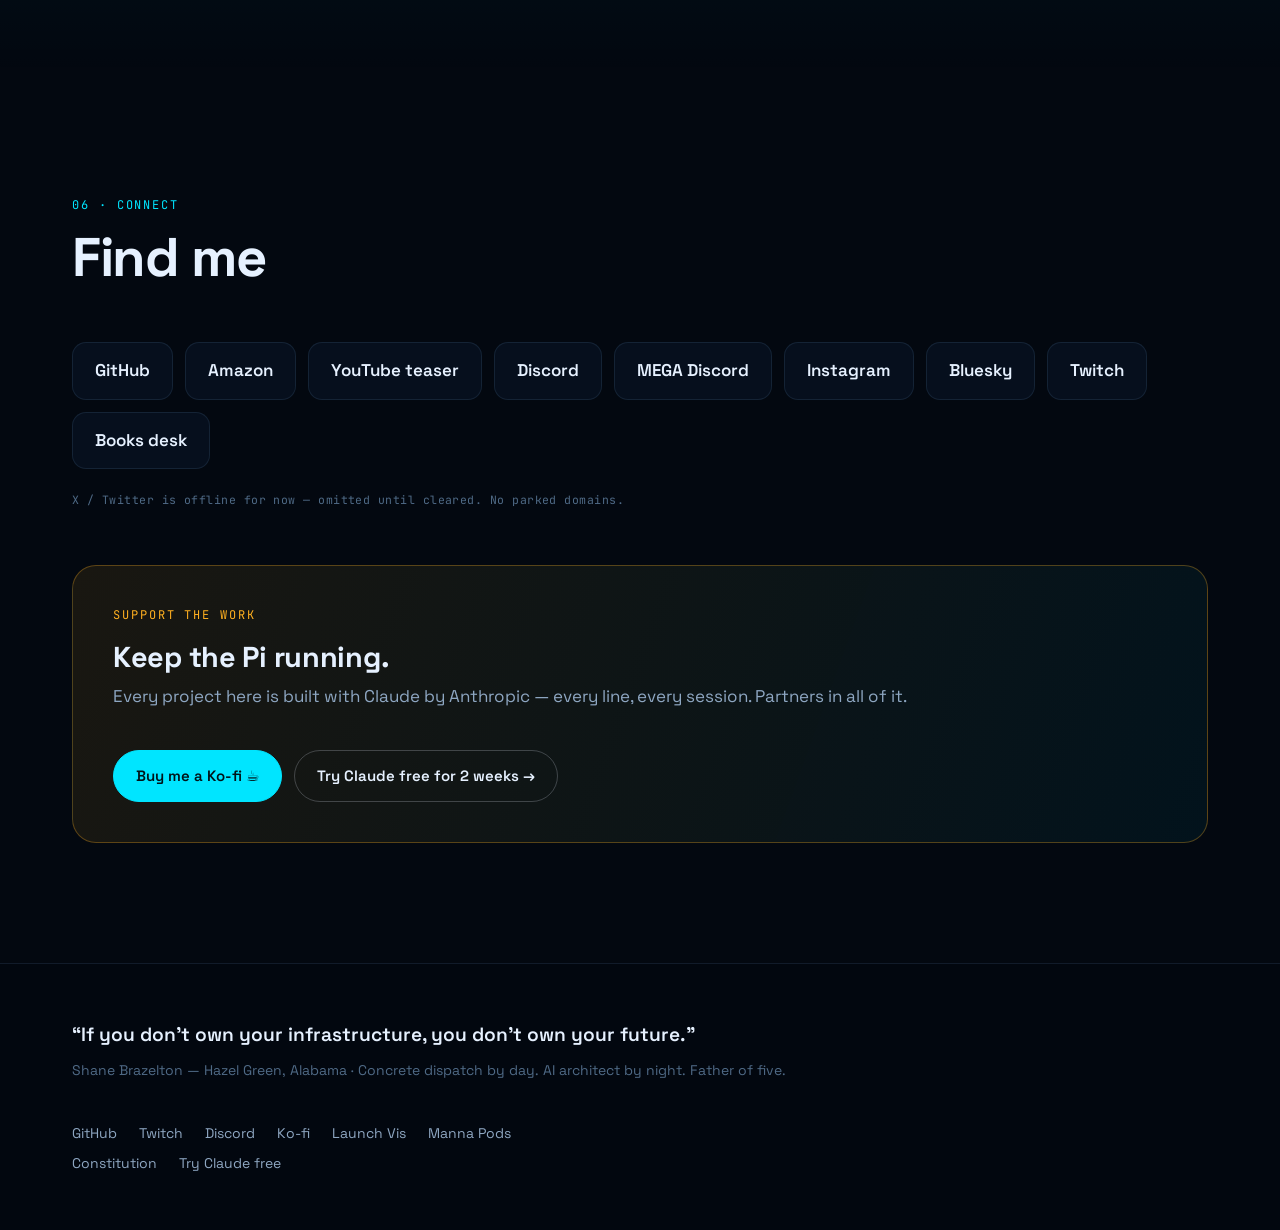
==== commit ef21c5ee: "Redesign preview (not for main yet)" ====
--- a/index.html
+++ b/index.html
@@ -1,1561 +1,300 @@
 <!DOCTYPE html>
 <html lang="en">
 <head>
-  <meta charset="UTF-8"/>
-  <meta name="p:domain_verify" content="fd307fa4fae35c78cf58eaab1bc0b401"/>
-  <meta name="viewport" content="width=device-width, initial-scale=1.0"/>
-  <title>ShaneBrain — AI Infrastructure · Aerospace Engineering · Built in Alabama</title>
-  <meta name="description" content="Shane Brazelton — dispatch operator, AI architect, aerospace engineer. 26 MEGA roster bots, 44 MCP tools, patent-filed EM launch system, published noir fiction. All running on a Pi 5 in Hazel Green, Alabama."/>
-  <meta property="og:title" content="ShaneBrain — AI Infrastructure · Aerospace Engineering"/>
-  <meta property="og:description" content="Built by a concrete dispatch operator in Alabama. Pi 5 RAID, 18 bots, BGKPJR electromagnetic launch architecture, patent-filed aerospace engineering, published noir fiction."/>
-  <meta property="og:image" content="https://thebardchat.github.io/assets/social-card.jpg"/>
-  <meta name="twitter:card" content="summary_large_image"/>
-  <meta name="theme-color" content="#00e5ff"/>
-  <link rel="preconnect" href="https://fonts.googleapis.com"/>
-  <link rel="preconnect" href="https://fonts.gstatic.com" crossorigin/>
-  <link href="https://fonts.googleapis.com/css2?family=Space+Grotesk:wght@400;500;600;700&family=JetBrains+Mono:wght@400;500;600&family=Orbitron:wght@700;900&display=swap" rel="stylesheet"/>
-<style>
-/* ══════════════════════════════════════════════════ TOKENS */
-:root {
-  --bg:       #030810;
-  --bg-1:     #060e1c;
-  --bg-2:     #091524;
-  --card:     #07101e;
-  --line:     #0f2040;
-  --line-hi:  #1a3560;
-  --fg:       #ddeeff;
-  --fg-2:     #7a9ab8;
-  --fg-dim:   #344d66;
-  --cyan:     #00e5ff;
-  --cyan-d:   rgba(0,229,255,.08);
-  --amber:    #ffaa00;
-  --amber-d:  rgba(255,170,0,.08);
-  --lime:     #b4ff6e;
-  --lime-d:   rgba(180,255,110,.08);
-  --red:      #ff5555;
-  --green:    #00ff88;
-  --purple:   #9966ff;
-  --f-display:'Space Grotesk', system-ui, sans-serif;
-  --f-mono:   'JetBrains Mono', monospace;
-  --f-orb:    'Orbitron', monospace;
-  --ease:     cubic-bezier(.2,.7,.2,1);
-}
-*,*::before,*::after{margin:0;padding:0;box-sizing:border-box;}
-html{background:var(--bg);color:var(--fg);font-family:var(--f-display);font-size:16px;scroll-behavior:smooth;-webkit-font-smoothing:antialiased;}
-body{min-height:100vh;overflow-x:hidden;}
-a{color:var(--cyan);text-decoration:none;}
-a:hover{text-decoration:underline;}
-
-/* ══════════════════════════════════════════════════ CANVAS */
-#bg{position:fixed;inset:0;z-index:0;pointer-events:none;}
-.page{position:relative;z-index:1;}
-
-/* ══════════════════════════════════════════════════ REF BAR */
-.ref-bar{
-  background:linear-gradient(90deg,#020810,#041428,#020810);
-  border-bottom:1px solid rgba(0,229,255,.15);
-  padding:.55rem 1.5rem;
-  text-align:center;
-  font-family:var(--f-mono);
-  font-size:.7rem;
-  letter-spacing:.09em;
-  color:var(--fg-dim);
-}
-.ref-bar a{color:var(--cyan);font-weight:600;}
-
-/* ══════════════════════════════════════════════════ HEADER */
-.site-header{
-  position:sticky;top:0;z-index:100;
-  background:rgba(3,8,16,.92);
-  border-bottom:1px solid var(--line);
-  backdrop-filter:blur(14px);
-}
-.header-inner{
-  max-width:1240px;margin-inline:auto;padding:0 2rem;
-  display:flex;align-items:center;justify-content:space-between;
-  height:60px;gap:16px;
-}
-.logo{display:flex;align-items:center;gap:10px;text-decoration:none;}
-.logo-mark{font-family:var(--f-orb);font-size:16px;font-weight:900;color:var(--cyan);letter-spacing:.04em;}
-.logo-sub{font-family:var(--f-mono);font-size:.65rem;color:var(--fg-dim);letter-spacing:.08em;}
-.nav{display:flex;gap:20px;align-items:center;}
-.nav a{font-size:.8rem;color:var(--fg-2);font-weight:500;letter-spacing:.02em;transition:color .15s;}
-.nav a:hover{color:var(--cyan);text-decoration:none;}
-.nav-cta{
-  background:var(--cyan-d);border:1px solid rgba(0,229,255,.3);
-  border-radius:6px;padding:.35rem .9rem;color:var(--cyan)!important;
-}
-
-/* ══════════════════════════════════════════════════ HERO */
-.hero{
-  min-height:100vh;display:flex;flex-direction:column;
-  justify-content:center;align-items:center;text-align:center;
-  padding:6rem 1.5rem 5rem;
-  background:radial-gradient(ellipse at 50% 60%, rgba(0,40,80,.35), transparent 70%);
-}
-.hero-pill{
-  display:inline-flex;align-items:center;gap:.6rem;
-  background:rgba(0,229,255,.07);border:1px solid rgba(0,229,255,.2);
-  border-radius:100px;padding:.4rem 1.1rem;
-  font-family:var(--f-mono);font-size:.68rem;letter-spacing:.12em;text-transform:uppercase;
-  color:var(--cyan);margin-bottom:2rem;
-}
-.pulse{width:7px;height:7px;background:var(--cyan);border-radius:50%;
-  animation:pulse 2s ease-in-out infinite;box-shadow:0 0 8px var(--cyan);}
-@keyframes pulse{0%,100%{opacity:1;transform:scale(1);}50%{opacity:.4;transform:scale(.6);}}
-
-.hero-name{
-  font-family:var(--f-orb);font-size:clamp(3.5rem,14vw,11rem);
-  font-weight:900;line-height:.95;letter-spacing:.04em;color:#fff;
-  text-shadow:0 0 80px rgba(0,229,255,.5),0 0 200px rgba(0,229,255,.2);
-  margin-bottom:.4rem;
-}
-.hero-tagline{
-  font-family:var(--f-mono);font-size:clamp(.75rem,2vw,1rem);
-  letter-spacing:.14em;color:var(--cyan);margin-bottom:2rem;
-  text-transform:uppercase;
-}
-.hero-bio{
-  max-width:640px;font-size:clamp(.95rem,1.5vw,1.15rem);
-  color:var(--fg-2);line-height:1.75;margin-bottom:3rem;
-}
-.hero-bio strong{color:var(--fg);}
-
-.hero-stats{display:flex;align-items:center;gap:0;flex-wrap:wrap;justify-content:center;margin-bottom:3rem;}
-.stat{padding:0 28px;text-align:center;}
-.stat:first-child{padding-left:0;}
-.stat-n{font-family:var(--f-orb);font-size:clamp(1.6rem,4vw,2.8rem);font-weight:700;color:var(--cyan);}
-.stat-l{font-family:var(--f-mono);font-size:.62rem;color:var(--fg-dim);letter-spacing:.12em;text-transform:uppercase;margin-top:2px;}
-.stat-div{width:1px;height:44px;background:var(--line-hi);}
-
-.hero-btns{display:flex;gap:14px;flex-wrap:wrap;justify-content:center;}
-.btn{
-  display:inline-flex;align-items:center;gap:8px;
-  border-radius:8px;padding:.65rem 1.4rem;
-  font-family:var(--f-mono);font-size:.78rem;font-weight:600;letter-spacing:.06em;
-  transition:all .2s var(--ease);cursor:pointer;border:none;
-}
-.btn-primary{background:var(--cyan);color:#020810;}
-.btn-primary:hover{background:#33ecff;transform:translateY(-1px);text-decoration:none;}
-.btn-outline{background:transparent;border:1px solid var(--line-hi);color:var(--fg-2);}
-.btn-outline:hover{border-color:var(--cyan);color:var(--cyan);text-decoration:none;}
-
-/* ══════════════════════════════════════════════════ SECTIONS */
-.container{max-width:1240px;margin-inline:auto;padding-inline:2rem;}
-.section{padding-block:80px;}
-.divider{height:1px;background:var(--line);max-width:1240px;margin:0 auto;}
-
-.sec-label{
-  font-family:var(--f-mono);font-size:.65rem;letter-spacing:.16em;
-  text-transform:uppercase;color:var(--fg-dim);margin-bottom:10px;
-}
-.sec-title{font-size:clamp(1.6rem,4vw,2.8rem);font-weight:700;letter-spacing:-.02em;margin-bottom:14px;}
-.sec-desc{font-size:.95rem;color:var(--fg-2);max-width:640px;line-height:1.75;margin-bottom:44px;}
-
-/* ══════════════════════════════════════════════════ BGKPJR SECTION */
-.bgkpjr-section{
-  background:linear-gradient(180deg,var(--bg) 0%,rgba(0,20,60,.25) 50%,var(--bg) 100%);
-  padding-block:100px;
-}
-.bgkpjr-header{margin-bottom:48px;}
-.bgkpjr-title{
-  font-family:var(--f-orb);font-size:clamp(2rem,6vw,5rem);
-  font-weight:900;letter-spacing:.04em;
-  background:linear-gradient(135deg,var(--cyan),var(--amber),var(--lime));
-  -webkit-background-clip:text;-webkit-text-fill-color:transparent;background-clip:text;
-  margin-bottom:8px;
-}
-.bgkpjr-sub{font-family:var(--f-mono);font-size:.75rem;letter-spacing:.14em;color:var(--fg-dim);text-transform:uppercase;margin-bottom:20px;}
-.bgkpjr-desc{font-size:1rem;color:var(--fg-2);max-width:680px;line-height:1.8;}
-
-.bgkpjr-stages{display:grid;grid-template-columns:repeat(3,1fr);gap:1px;background:var(--line);border:1px solid var(--line);border-radius:14px;overflow:hidden;margin-bottom:40px;}
-.stage-block{background:var(--card);padding:28px 24px;}
-.stage-n{font-family:var(--f-orb);font-size:10px;letter-spacing:.14em;margin-bottom:12px;}
-.stage-n.cyan{color:var(--cyan);}
-.stage-n.amber{color:var(--amber);}
-.stage-n.lime{color:var(--lime);}
-.stage-block h3{font-size:1rem;font-weight:700;margin-bottom:8px;}
-.stage-block p{font-size:.82rem;color:var(--fg-2);line-height:1.7;}
-.stage-specs{margin-top:14px;display:flex;flex-direction:column;gap:5px;}
-.stage-spec{font-family:var(--f-mono);font-size:.7rem;display:flex;justify-content:space-between;padding-bottom:5px;border-bottom:1px solid var(--line);}
-.stage-spec:last-child{border-bottom:none;}
-.stage-spec-k{color:var(--fg-dim);}
-.stage-spec-v{font-weight:600;}
-.stage-spec-v.cyan{color:var(--cyan);}
-.stage-spec-v.amber{color:var(--amber);}
-.stage-spec-v.lime{color:var(--lime);}
-
-.bgkpjr-repos{display:grid;grid-template-columns:repeat(auto-fit,minmax(220px,1fr));gap:14px;}
-.repo-card{
-  background:var(--card);border:1px solid var(--line);border-radius:12px;padding:20px;
-  display:flex;flex-direction:column;gap:10px;
-  transition:border-color .2s,transform .15s;
-}
-.repo-card:hover{border-color:var(--line-hi);transform:translateY(-2px);}
-.repo-card.featured{border-color:rgba(0,229,255,.3);box-shadow:0 0 30px rgba(0,229,255,.06);}
-.repo-top{display:flex;align-items:center;justify-content:space-between;}
-.repo-name{font-family:var(--f-mono);font-size:.8rem;font-weight:600;color:var(--fg);}
-.repo-badge{font-family:var(--f-mono);font-size:.6rem;letter-spacing:.08em;border-radius:99px;padding:2px 8px;border:1px solid;}
-.rb-live{color:var(--green);border-color:rgba(0,255,136,.3);background:rgba(0,255,136,.06);}
-.rb-new{color:var(--cyan);border-color:rgba(0,229,255,.3);background:var(--cyan-d);}
-.rb-wip{color:var(--amber);border-color:rgba(255,170,0,.3);background:var(--amber-d);}
-.repo-desc{font-size:.78rem;color:var(--fg-2);line-height:1.6;}
-.repo-links{display:flex;gap:12px;font-family:var(--f-mono);font-size:.7rem;margin-top:auto;}
-.repo-links a{color:var(--fg-dim);transition:color .15s;}
-.repo-links a:hover{color:var(--cyan);text-decoration:none;}
-.repo-links a.hl{color:var(--cyan);}
-
-/* ══════════════════════════════════════════════════ MEGA CREW */
-.crew-grid{display:grid;grid-template-columns:repeat(auto-fill,minmax(130px,1fr));gap:8px;}
-.crew-bot{
-  background:var(--card);border:1px solid var(--line);border-radius:8px;
-  padding:12px;font-family:var(--f-mono);font-size:.68rem;
-  display:flex;flex-direction:column;gap:4px;
-  transition:border-color .15s;
-}
-.crew-bot:hover{border-color:var(--line-hi);}
-.crew-bot-name{font-weight:600;color:var(--fg);}
-.crew-bot-zone{color:var(--fg-dim);font-size:.58rem;letter-spacing:.08em;text-transform:uppercase;}
-.crew-bot-status{width:7px;height:7px;border-radius:50%;background:var(--green);box-shadow:0 0 6px var(--green);}
-
-.mcp-grid{display:grid;grid-template-columns:repeat(auto-fit,minmax(200px,1fr));gap:12px;}
-.mcp-card{
-  background:var(--card);border:1px solid var(--line);border-radius:10px;padding:16px;
-}
-.mcp-num{font-family:var(--f-orb);font-size:1.6rem;font-weight:700;color:var(--cyan);margin-bottom:4px;}
-.mcp-label{font-family:var(--f-mono);font-size:.68rem;color:var(--fg-dim);letter-spacing:.1em;text-transform:uppercase;}
-.mcp-desc{font-size:.75rem;color:var(--fg-2);margin-top:6px;line-height:1.5;}
-
-/* ══════════════════════════════════════════════════ PROJECTS */
-.proj-filters{display:flex;gap:8px;margin-bottom:28px;flex-wrap:wrap;}
-.pf-btn{
-  font-family:var(--f-mono);font-size:.68rem;letter-spacing:.08em;
-  background:var(--card);border:1px solid var(--line);border-radius:99px;
-  padding:5px 14px;cursor:pointer;color:var(--fg-dim);
-  transition:all .15s;
-}
-.pf-btn.active,.pf-btn:hover{border-color:var(--cyan);color:var(--cyan);background:var(--cyan-d);}
-
-.proj-grid{display:grid;grid-template-columns:repeat(auto-fill,minmax(300px,1fr));gap:16px;}
-.proj-card{
-  background:var(--card);border:1px solid var(--line);border-radius:12px;padding:22px;
-  display:flex;flex-direction:column;gap:10px;
-  transition:border-color .2s var(--ease),transform .15s;
-}
-.proj-card:hover{border-color:var(--line-hi);transform:translateY(-2px);}
-.proj-card.daily{border-left:3px solid var(--green);}
-.proj-card.aerospace{border-left:3px solid var(--cyan);}
-.proj-card.creative{border-left:3px solid var(--amber);}
-.proj-header{display:flex;align-items:center;justify-content:space-between;gap:8px;}
-.proj-name{font-weight:700;font-size:.95rem;}
-.proj-name a{color:var(--fg);}
-.proj-name a:hover{color:var(--cyan);text-decoration:none;}
-.pbadge{
-  font-family:var(--f-mono);font-size:.58rem;letter-spacing:.08em;
-  border-radius:99px;padding:2px 8px;border:1px solid;white-space:nowrap;
-}
-.pb-live{color:var(--green);border-color:rgba(0,255,136,.3);background:rgba(0,255,136,.06);}
-.pb-daily{color:var(--cyan);border-color:rgba(0,229,255,.3);background:var(--cyan-d);}
-.pb-new{color:var(--amber);border-color:rgba(255,170,0,.3);background:var(--amber-d);}
-.pb-core{color:var(--purple);border-color:rgba(153,102,255,.3);background:rgba(153,102,255,.06);}
-.proj-desc{font-size:.82rem;color:var(--fg-2);line-height:1.65;}
-.proj-tech{font-family:var(--f-mono);font-size:.68rem;color:var(--fg-dim);}
-.proj-footer{display:flex;gap:14px;font-family:var(--f-mono);font-size:.7rem;margin-top:auto;}
-.proj-footer a{color:var(--fg-dim);transition:color .15s;}
-.proj-footer a:hover{color:var(--cyan);text-decoration:none;}
-.proj-footer a.hl{color:var(--cyan);}
-
-/* ══════════════════════════════════════════════════ BOOK */
-.book-card{
-  display:grid;grid-template-columns:auto 1fr;gap:40px;align-items:center;
-  background:var(--card);border:1px solid var(--line);border-radius:16px;padding:40px;
-}
-.book-cover{
-  width:130px;flex-shrink:0;
-  background:linear-gradient(135deg,#1a0a20,#2d1040);
-  border:1px solid rgba(180,100,255,.3);border-radius:8px;
-  aspect-ratio:2/3;display:flex;align-items:center;justify-content:center;
-  font-family:var(--f-orb);font-size:.6rem;color:rgba(180,100,255,.7);
-  letter-spacing:.08em;text-align:center;padding:12px;box-shadow:0 8px 40px rgba(0,0,0,.6);
-}
-.book-title{font-size:1.4rem;font-weight:700;margin-bottom:8px;}
-.book-sub{font-family:var(--f-mono);font-size:.72rem;color:var(--amber);letter-spacing:.1em;text-transform:uppercase;margin-bottom:14px;}
-.book-desc{font-size:.88rem;color:var(--fg-2);line-height:1.75;margin-bottom:20px;}
-.book-links{display:flex;gap:14px;flex-wrap:wrap;}
-.book-links .btn{font-size:.75rem;padding:.5rem 1rem;}
-.btn-amber{background:var(--amber-d);border:1px solid rgba(255,170,0,.3);color:var(--amber);}
-.btn-amber:hover{background:rgba(255,170,0,.15);text-decoration:none;}
-
-/* ══════════════════════════════════════════════════ INFRA */
-.infra-grid{display:grid;grid-template-columns:repeat(auto-fit,minmax(260px,1fr));gap:14px;}
-.infra-card{background:var(--card);border:1px solid var(--line);border-radius:12px;padding:22px;}
-.infra-title{font-family:var(--f-mono);font-size:.72rem;color:var(--cyan);letter-spacing:.08em;margin-bottom:14px;}
-.infra-list{list-style:none;display:flex;flex-direction:column;gap:9px;}
-.infra-list li{font-size:.8rem;color:var(--fg-2);padding-left:14px;position:relative;line-height:1.4;}
-.infra-list li::before{content:'›';position:absolute;left:0;color:var(--fg-dim);}
-.infra-list strong{color:var(--fg);}
-.infra-note{
-  margin-top:20px;background:rgba(0,229,255,.04);border:1px solid rgba(0,229,255,.1);
-  border-radius:8px;padding:14px;font-family:var(--f-mono);font-size:.7rem;color:var(--fg-dim);
-  line-height:1.6;
-}
-
-/* ══════════════════════════════════════════════════ SOBRIETY */
-.sober-card{
-  background:linear-gradient(135deg,rgba(0,255,136,.05),rgba(0,229,255,.03));
-  border:1px solid rgba(0,255,136,.15);border-radius:16px;padding:32px 40px;
-  display:flex;align-items:center;gap:40px;flex-wrap:wrap;
-}
-.sober-count{font-family:var(--f-orb);font-size:clamp(3rem,8vw,6rem);font-weight:900;color:var(--green);line-height:1;}
-.sober-label{font-family:var(--f-mono);font-size:.72rem;letter-spacing:.12em;color:var(--fg-dim);text-transform:uppercase;margin-top:4px;}
-.sober-text{flex:1;font-size:.9rem;color:var(--fg-2);line-height:1.75;}
-.sober-text strong{color:var(--fg);}
-
-/* ══════════════════════════════════════════════════ CONNECT */
-.connect-grid{display:grid;grid-template-columns:repeat(auto-fill,minmax(160px,1fr));gap:10px;}
-.soc-link{
-  display:flex;align-items:center;gap:10px;
-  background:var(--card);border:1px solid var(--line);border-radius:10px;
-  padding:14px;font-family:var(--f-mono);font-size:.72rem;font-weight:600;
-  color:var(--fg-2);transition:all .2s;
-}
-.soc-link:hover{border-color:var(--cyan);color:var(--cyan);background:var(--cyan-d);text-decoration:none;}
-.soc-link svg{width:16px;height:16px;fill:currentColor;flex-shrink:0;}
-
-/* ══════════════════════════════════════════════════ FOOTER */
-.site-footer{background:var(--bg-1);border-top:1px solid var(--line);padding-block:48px;}
-.footer-inner{display:flex;flex-direction:column;gap:20px;}
-.footer-quote{font-family:var(--f-orb);font-size:.85rem;color:var(--cyan);letter-spacing:.04em;}
-.footer-bio{font-size:.82rem;color:var(--fg-dim);line-height:1.7;}
-.footer-links{display:flex;gap:20px;flex-wrap:wrap;}
-.footer-links a{font-family:var(--f-mono);font-size:.72rem;color:var(--fg-dim);}
-.footer-links a:hover{color:var(--cyan);}
-.footer-ref{font-family:var(--f-mono);font-size:.68rem;color:var(--line-hi);}
-.footer-ref a{color:var(--cyan);}
-
-.ref-bottom{
-  position:fixed;bottom:0;left:0;right:0;z-index:200;
-  background:rgba(3,8,16,.96);border-top:1px solid rgba(0,229,255,.12);
-  backdrop-filter:blur(10px);padding:.55rem 1.5rem;
-  display:flex;align-items:center;justify-content:center;gap:8px;
-  font-family:var(--f-mono);font-size:.68rem;color:var(--fg-dim);
-}
-.ref-bottom a{color:var(--cyan);font-weight:600;}
-
-/* ══════════════════════════════════════════════════ GLOW CARDS */
-.repo-card.featured:hover{
-  border-color:rgba(0,229,255,.55);
-  box-shadow:0 0 40px rgba(0,229,255,.1),0 0 2px rgba(0,229,255,.3);
-  transform:translateY(-3px);
-}
-.proj-card:hover{
-  box-shadow:0 0 30px rgba(26,53,96,.5);
-}
-.proj-card.daily:hover{box-shadow:0 0 30px rgba(0,255,136,.07);}
-.proj-card.aerospace:hover{box-shadow:0 0 30px rgba(0,229,255,.07);}
-.proj-card.creative:hover{box-shadow:0 0 30px rgba(255,170,0,.07);}
-
-/* ══════════════════════════════════════════════════ BGKPJR TIMELINE */
-.bgkpjr-timeline{
-  display:flex;align-items:stretch;gap:0;margin-bottom:40px;
-  background:var(--card);border:1px solid var(--line);border-radius:14px;overflow:hidden;
-}
-.tl-stage{flex:1;padding:20px 18px;position:relative;border-right:1px solid var(--line);}
-.tl-stage:last-child{border-right:none;}
-.tl-connector{
-  position:absolute;right:-1px;top:50%;transform:translateY(-50%);
-  width:0;height:0;z-index:2;
-}
-.tl-num{
-  font-family:var(--f-orb);font-size:.58rem;letter-spacing:.18em;
-  margin-bottom:6px;
-}
-.tl-label{font-size:.85rem;font-weight:700;margin-bottom:4px;}
-.tl-sub{font-family:var(--f-mono);font-size:.65rem;color:var(--fg-dim);line-height:1.5;}
-.tl-stat{
-  margin-top:10px;font-family:var(--f-orb);font-size:1.1rem;font-weight:700;
-}
-.tl-bar{
-  height:3px;border-radius:2px;margin-top:10px;
-}
-.tl-stage.cyan .tl-bar{background:linear-gradient(90deg,var(--cyan),transparent);}
-.tl-stage.amber .tl-bar{background:linear-gradient(90deg,var(--amber),transparent);}
-.tl-stage.lime .tl-bar{background:linear-gradient(90deg,var(--lime),transparent);}
-
-/* ══════════════════════════════════════════════════ CREW PULSE */
-.crew-bot-status{
-  animation: crew-pulse 2.5s ease-in-out infinite;
-}
-@keyframes crew-pulse {
-  0%,100%{box-shadow:0 0 4px var(--green);}
-  50%{box-shadow:0 0 10px var(--green),0 0 20px rgba(0,255,136,.3);}
-}
-
-/* ══════════════════════════════════════════════════ STAT ANIM */
-.stat-n{transition:color .3s;}
-.hero-stats:hover .stat-n{color:var(--fg);}
-.hero-stats:hover .stat:hover .stat-n{color:var(--cyan);}
-
-/* ══════════════════════════════════════════════════ HERO TYPING */
-.hero-tagline{position:relative;}
-.hero-tagline::after{
-  content:'|';
-  animation:blink .8s step-end infinite;
-  color:var(--cyan);margin-left:2px;
-}
-@keyframes blink{0%,100%{opacity:1;}50%{opacity:0;}}
-
-/* ══════════════════════════════════════════════════ SECTION GLOW LINE */
-.section::before{
-  content:'';display:block;height:1px;
-  background:linear-gradient(90deg,transparent,var(--line-hi),transparent);
-  margin-bottom:80px;
-}
-
-/* ══════════════════════════════════════════════════ INFRA HIGHLIGHT */
-.infra-card:hover{
-  border-color:var(--line-hi);
-  box-shadow:0 0 20px rgba(0,40,80,.4);
-}
-
-/* ══════════════════════════════════════════════════ SOBER GLOW */
-.sober-count{
-  text-shadow:0 0 60px rgba(0,255,136,.4);
-  animation:sober-glow 3s ease-in-out infinite;
-}
-@keyframes sober-glow{
-  0%,100%{text-shadow:0 0 60px rgba(0,255,136,.4);}
-  50%{text-shadow:0 0 100px rgba(0,255,136,.6),0 0 40px rgba(0,255,136,.3);}
-}
-
-/* ══════════════════════════════════════════════════ REVEAL */
-.reveal{opacity:0;transform:translateY(18px);transition:opacity .55s var(--ease),transform .55s var(--ease);}
-.reveal.visible{opacity:1;transform:none;}
-
-/* ══════════════════════════════════════════════════ AURORA BLOBS */
-.aurora{position:fixed;inset:0;z-index:0;pointer-events:none;overflow:hidden;}
-.aurora i{position:absolute;border-radius:50%;filter:blur(90px);opacity:.15;animation:drift 26s ease-in-out infinite alternate;}
-.aurora i:nth-child(1){width:48vw;height:48vw;background:#0050a0;top:-12vw;left:-10vw;}
-.aurora i:nth-child(2){width:40vw;height:40vw;background:#00e5ff;bottom:-14vw;right:-8vw;animation-duration:32s;animation-delay:-8s;opacity:.08;}
-.aurora i:nth-child(3){width:30vw;height:30vw;background:#9966ff;top:38%;left:55%;animation-duration:38s;animation-delay:-16s;opacity:.1;}
-@keyframes drift{from{transform:translate(0,0) scale(1);}to{transform:translate(6vw,-4vw) scale(1.18);}}
-
-/* ══════════════════════════════════════════════════ SCANLINES */
-body::after{
-  content:'';position:fixed;inset:0;z-index:300;pointer-events:none;
-  background:repeating-linear-gradient(0deg,rgba(255,255,255,.014) 0 1px,transparent 1px 3px);
-  mix-blend-mode:overlay;
-}
-
-/* ══════════════════════════════════════════════════ TICKER */
-.ticker-wrap{
-  overflow:hidden;position:relative;
-  background:rgba(3,8,16,.85);border-bottom:1px solid var(--line);
-  padding:.5rem 0;
-}
-.ticker-wrap::before,.ticker-wrap::after{
-  content:'';position:absolute;top:0;bottom:0;width:70px;z-index:2;pointer-events:none;
-}
-.ticker-wrap::before{left:0;background:linear-gradient(90deg,var(--bg),transparent);}
-.ticker-wrap::after{right:0;background:linear-gradient(-90deg,var(--bg),transparent);}
-.ticker{display:flex;width:max-content;animation:ticker 45s linear infinite;}
-.ticker-wrap:hover .ticker{animation-play-state:paused;}
-.ticker span{
-  font-family:var(--f-mono);font-size:.68rem;letter-spacing:.1em;
-  color:var(--fg-2);padding:0 1.8rem;white-space:nowrap;
-}
-.ticker b{color:var(--cyan);font-weight:600;}
-.ticker .tk-amber{color:var(--amber);}
-.ticker .tk-green{color:var(--green);}
-.ticker .tk-red{color:var(--red);}
-@keyframes ticker{to{transform:translateX(-50%);}}
-
-/* ══════════════════════════════════════════════════ HERO SHIMMER + GLITCH */
-.hero-name{
-  text-shadow:none;
-  background:linear-gradient(115deg,#fff 35%,var(--cyan) 47%,#bfe9ff 53%,#fff 65%);
-  background-size:230% 100%;
-  -webkit-background-clip:text;background-clip:text;-webkit-text-fill-color:transparent;
-  filter:drop-shadow(0 0 35px rgba(0,229,255,.35));
-  animation:shimmer 5.5s linear infinite, glitch 7s steps(1) infinite;
-}
-@keyframes shimmer{to{background-position:-230% 0;}}
-@keyframes glitch{
-  0%,93.9%,98.1%,100%{transform:none;}
-  94%{transform:translate(-3px,1px) skewX(2deg);filter:drop-shadow(3px 0 0 rgba(255,85,85,.8)) drop-shadow(-3px 0 0 rgba(0,229,255,.8));}
-  95.2%{transform:translate(3px,-1px);}
-  96.4%{transform:translate(-1px,0) skewX(-1.5deg);filter:drop-shadow(-3px 0 0 rgba(255,85,85,.8)) drop-shadow(3px 0 0 rgba(0,229,255,.8));}
-  97%{transform:none;}
-}
-
-/* ══════════════════════════════════════════════════ BUTTON SHINE */
-.btn-primary{position:relative;overflow:hidden;}
-.btn-primary::after{
-  content:'';position:absolute;top:0;left:-130%;width:60%;height:100%;
-  background:linear-gradient(105deg,transparent,rgba(255,255,255,.75),transparent);
-  animation:shine 3.4s ease-in-out infinite;
-}
-@keyframes shine{0%{left:-130%;}55%,100%{left:140%;}}
-
-/* ══════════════════════════════════════════════════ CONIC GLOW BORDER */
-@property --ang{syntax:'<angle>';initial-value:0deg;inherits:false;}
-.glow-border{position:relative;}
-.glow-border::before{
-  content:'';position:absolute;inset:-1px;border-radius:inherit;padding:1px;
-  background:conic-gradient(from var(--ang),transparent 0 68%,var(--cyan) 80%,var(--amber) 88%,transparent 96%);
-  -webkit-mask:linear-gradient(#000 0 0) content-box,linear-gradient(#000 0 0);
-  -webkit-mask-composite:xor;mask-composite:exclude;
-  animation:spin-border 4.5s linear infinite;pointer-events:none;
-}
-@keyframes spin-border{to{--ang:360deg;}}
-
-/* ══════════════════════════════════════════════════ NOW SECTION */
-.now-section{padding-block:70px;}
-.now-grid{display:grid;grid-template-columns:repeat(auto-fit,minmax(250px,1fr));gap:14px;}
-.now-card{
-  background:var(--card);border:1px solid var(--line);border-radius:12px;padding:20px;
-  display:flex;flex-direction:column;gap:8px;transition:border-color .2s,transform .15s;
-}
-.now-card:hover{border-color:var(--line-hi);transform:translateY(-2px);}
-.now-tag{
-  font-family:var(--f-mono);font-size:.58rem;letter-spacing:.12em;align-self:flex-start;
-  border-radius:99px;padding:2px 9px;border:1px solid;text-transform:uppercase;
-}
-.nt-live{color:var(--green);border-color:rgba(0,255,136,.35);background:rgba(0,255,136,.07);animation:flash 1.8s steps(2) infinite;}
-.nt-next{color:var(--amber);border-color:rgba(255,170,0,.35);background:var(--amber-d);}
-.nt-prod{color:var(--purple);border-color:rgba(153,102,255,.35);background:rgba(153,102,255,.07);}
-@keyframes flash{50%{opacity:.35;}}
-.now-card h3{font-size:.95rem;font-weight:700;}
-.now-card p{font-size:.8rem;color:var(--fg-2);line-height:1.65;}
-
-/* ══════════════════════════════════════════════════ Q-DAY */
-.qday{
-  margin-top:16px;border-radius:14px;padding:28px 32px;
-  background:linear-gradient(135deg,rgba(255,85,85,.06),rgba(153,102,255,.05));
-  border:1px solid rgba(255,85,85,.2);
-  display:flex;align-items:center;justify-content:space-between;gap:24px;flex-wrap:wrap;
-}
-.qday-left{display:flex;flex-direction:column;gap:6px;}
-.qday-label{
-  font-family:var(--f-mono);font-size:.65rem;letter-spacing:.16em;text-transform:uppercase;
-  color:var(--red);display:flex;align-items:center;gap:8px;
-}
-.qday-warn{width:8px;height:8px;border-radius:50%;background:var(--red);box-shadow:0 0 10px var(--red);animation:flash 1s steps(2) infinite;}
-.qday-digits{
-  font-family:var(--f-orb);font-size:clamp(1.3rem,4.5vw,2.6rem);font-weight:700;
-  color:var(--red);text-shadow:0 0 35px rgba(255,85,85,.45);
-  font-variant-numeric:tabular-nums;letter-spacing:.04em;
-}
-.qday-planck{font-family:var(--f-mono);font-size:.7rem;color:var(--fg-dim);letter-spacing:.06em;}
-.qday-planck b{color:var(--purple);}
-.qday-right{font-size:.8rem;color:var(--fg-2);line-height:1.7;max-width:380px;}
-.qday-right strong{color:var(--fg);}
-
-/* ══════════════════════════════════════════════════ BOOK GRID + COVER IMG */
-.book-grid{display:grid;grid-template-columns:1fr 1fr;gap:16px;}
-.book-cover-img{width:130px;border-radius:8px;box-shadow:0 8px 40px rgba(0,0,0,.6);border:1px solid rgba(255,170,0,.25);}
-.book-cover.song{
-  background:linear-gradient(135deg,#200a0a,#401a10);
-  border-color:rgba(255,170,0,.3);color:rgba(255,180,80,.8);
-}
-@media(max-width:980px){.book-grid{grid-template-columns:1fr;}}
-
-/* ══════════════════════════════════════════════════ TILT */
-.tilt{transform-style:preserve-3d;will-change:transform;}
-
-/* ══════════════════════════════════════════════════ REDUCED MOTION */
-@media (prefers-reduced-motion:reduce){
-  *,*::before,*::after{animation:none!important;transition:none!important;}
-}
-
-/* ══════════════════════════════════════════════════ RESPONSIVE */
-@media(max-width:860px){
-  .bgkpjr-stages{grid-template-columns:1fr;}
-  .book-card{grid-template-columns:1fr;}
-  .book-cover{width:90px;}
-  .nav a:not(.nav-cta){display:none;}
-}
-@media(max-width:600px){
-  .hero-stats{gap:0;}
-  .stat{padding:0 16px;}
-  .stat:first-child{padding-left:0;}
-}
-</style>
+<meta charset="UTF-8"/>
+<meta name="p:domain_verify" content="fd307fa4fae35c78cf58eaab1bc0b401"/>
+<meta name="viewport" content="width=device-width, initial-scale=1.0"/>
+<title>ShaneBrain — AI Infrastructure · Aerospace Engineering · Built in Alabama</title>
+<meta name="description" content="Shane Brazelton — dispatch operator, AI architect, aerospace engineer. 26 MEGA roster bots, 44 MCP tools, patent-filed EM launch system, published noir fiction. All running on a Pi 5 in Hazel Green, Alabama."/>
+<meta property="og:title" content="ShaneBrain — AI Infrastructure · Aerospace Engineering"/>
+<meta property="og:description" content="Built by a concrete dispatch operator in Alabama. Pi 5 RAID, 18 bots, BGKPJR electromagnetic launch architecture, patent-filed aerospace engineering, published noir fiction."/>
+<meta property="og:image" content="https://thebardchat.github.io/assets/social-card.jpg"/>
+<meta name="twitter:card" content="summary_large_image"/>
+<meta name="theme-color" content="#00e5ff"/>
+<link rel="preconnect" href="https://fonts.googleapis.com"/>
+<link rel="preconnect" href="https://fonts.gstatic.com" crossorigin/>
+<link href="https://fonts.googleapis.com/css2?family=Space+Grotesk:wght@400;500;600;700&family=JetBrains+Mono:wght@400;500;600&family=Orbitron:wght@700;900&display=swap" rel="stylesheet"/>
+<link rel="stylesheet" href="style.css"/>
 </head>
 <body>
-<canvas id="bg"></canvas>
-<div class="aurora" aria-hidden="true"><i></i><i></i><i></i></div>
-
-<div class="page">
-
-<!-- ── REF TOP ── -->
-<div class="ref-bar">
-  ★ Try Claude free for 2 weeks — the AI behind every line of this ecosystem →
-  <a href="https://claude.ai/referral/4fAMYN9Ing" target="_blank" rel="noopener">claude.ai/referral/4fAMYN9Ing</a>
-</div>
-
-<!-- ── HEADER ── -->
-<header class="site-header">
-  <div class="header-inner">
-    <a href="/" class="logo">
-      <span class="logo-mark">SHANEBRAIN</span>
-      <span class="logo-sub">Hazel Green, AL</span>
-    </a>
-    <nav class="nav">
-      <a href="#now">Now</a>
-      <a href="#aerospace">Aerospace</a>
-      <a href="#ai">AI Stack</a>
-      <a href="#projects">Projects</a>
-      <a href="#book">Book</a>
-      <a href="#connect">Connect</a>
-      <a href="https://github.com/thebardchat" target="_blank" rel="noopener" class="nav-cta">GitHub →</a>
+<canvas id="stars" aria-hidden="true"></canvas>
+
+<header class="nav" id="top">
+  <div class="wrap nav-in">
+    <a class="brand" href="#top"><span class="brand-mark">SHANEBRAIN</span><span class="brand-sub">Hazel Green, AL</span></a>
+    <nav class="links" id="links">
+      <a href="#now">Now</a><a href="#books">Books</a><a href="#crew">MEGA Crew</a><a href="#space">Space</a><a href="#ai">AI</a><a href="#projects">Projects</a><a href="#connect">Connect</a>
     </nav>
+    <a class="btn btn-sm" href="https://github.com/thebardchat">GitHub →</a>
+    <button class="burger" id="burger" aria-label="Menu" aria-expanded="false"><span></span><span></span></button>
   </div>
 </header>
 
-<!-- ── LIVE TICKER ── -->
-<div class="ticker-wrap" aria-hidden="true">
-  <div class="ticker" id="ticker">
-    <span>⬢ <b>44</b> MCP TOOLS ONLINE</span>
-    <span>⬢ <b>18</b> MEGA CREW BOTS · 24/7</span>
-    <span>⬢ <b>28</b> WEAVIATE COLLECTIONS</span>
-    <span class="tk-green">⬢ <b id="tick-sober">—</b> DAYS SOBER</span>
-    <span>⬢ SESSION CONTINUITY <b class="tk-green">PHASE 1 SHIPPED</b></span>
-    <span class="tk-amber">⬢ BOOK II — 17 TRACKS IN PRODUCTION</span>
-    <span class="tk-red">⬢ Q-DAY COUNTDOWN ARMED</span>
-    <span>⬢ BGKPJR TARGET <b>$200/KG</b> TO LUNAR SURFACE</span>
-    <span>⬢ 4-NODE TAILSCALE MESH <b class="tk-green">NOMINAL</b></span>
-    <span>⬢ PI 5 ORCHESTRATOR <b class="tk-green">ONLINE</b></span>
-  </div>
-</div>
-
-<!-- ════════════════════════════════════════ HERO -->
+<main>
+<!-- HERO -->
 <section class="hero">
-  <div class="hero-pill"><div class="pulse"></div>All systems operational</div>
-  <div class="hero-name">SHANE<br/>BRAIN</div>
-  <div class="hero-tagline" id="tagline">AI Infrastructure · Aerospace Engineering · Built in Alabama</div>
-  <p class="hero-bio">
-    A concrete dispatch operator in Hazel Green, Alabama building things that aren't supposed to exist out here —
-    <strong>a 4-node AI cluster</strong>, <strong>26 MEGA roster bots</strong>,
-    <strong>patent-filed electromagnetic launch architecture</strong>, and a <strong>published noir book</strong>.
-    All on a Raspberry Pi 5. All local. All mine.
-  </p>
-  <div class="hero-stats">
-    <div class="stat"><div class="stat-n">26</div><div class="stat-l">MEGA Roster</div></div>
-    <div class="stat-div"></div>
-    <div class="stat"><div class="stat-n">44</div><div class="stat-l">MCP Tools</div></div>
-    <div class="stat-div"></div>
-    <div class="stat"><div class="stat-n" id="sober-count">888</div><div class="stat-l">Days Sober</div></div>
-    <div class="stat-div"></div>
-    <div class="stat"><div class="stat-n">28.7</div><div class="stat-l">km Maglev Rail</div></div>
-    <div class="stat-div"></div>
-    <div class="stat"><div class="stat-n">28</div><div class="stat-l">Weaviate Collections</div></div>
-  </div>
-  <div class="hero-btns">
-    <a href="#aerospace" class="btn btn-primary">View Launch Architecture</a>
-    <a href="https://github.com/thebardchat" target="_blank" rel="noopener" class="btn btn-outline">GitHub Profile →</a>
-  </div>
-</section>
-
-<!-- ════════════════════════════════════════ NOW — LIVE FEED -->
-<section class="now-section" id="now">
-  <div class="container">
-    <div class="sec-label reveal">00 · NOW — September 2026</div>
-    <h2 class="sec-title reveal">What's Moving Right Now</h2>
-    <p class="sec-desc reveal">Live status straight off the cluster. This isn't a portfolio of finished things — it's a machine that's running while you read this.</p>
-
-    <div class="now-grid">
-      <div class="now-card glow-border reveal">
-        <span class="now-tag nt-live">● Phase 1 Shipped</span>
-        <h3>Session Continuity</h3>
-        <p>Every Claude Code session now boots knowing prior context — sobriety, last 3 sessions, last mood — pulled straight from Weaviate at preflight. Zero cold starts. Phase 2 next: gateway routes so Claude web, desktop, and mobile read/write the same memory.</p>
-      </div>
-      <div class="now-card reveal">
-        <span class="now-tag nt-prod">In Production</span>
-        <h3>Book II — "…This Song Is About You Too"</h3>
-        <p>Out now. Noir song cycle — nine perspectives, one second over and over. <a href="https://a.co/d/0fZzwiAd" target="_blank" rel="noopener">Amazon</a> · <a href="https://thebardchat.github.io/read-books/" target="_blank" rel="noopener">reading desk</a>. Volume Three (DARK SEVEN) in progress.</p>
-      </div>
-      <div class="now-card reveal">
-        <span class="now-tag nt-live">● Auto-Publishing</span>
-        <h3>MEGA Crew Comic Pipeline</h3>
-        <p>The bots write, illustrate, and narrate — chronicles keep shipping. Jump the live doors: <a href="https://github.com/thebardchat/mega-crew-stories" target="_blank" rel="noopener">mega-crew-stories</a> · <a href="https://discord.gg/BTZZrG4MtV" target="_blank" rel="noopener">Discord</a>.</p>
-      </div>
-
-      <div class="now-card reveal">
-        <div class="now-tag">Live Promo</div>
-        <h3>Reading Desk + Chronicles</h3>
-        <p>One shelf for every door: <a href="https://thebardchat.github.io/read-books/" target="_blank" rel="noopener">read-books</a> · MEGA chronicles <a href="https://github.com/thebardchat/mega-crew-stories" target="_blank" rel="noopener">repo</a> · <a href="https://discord.gg/BTZZrG4MtV" target="_blank" rel="noopener">MEGA Discord</a> · <a href="https://github.com/thebardchat/mega-crew-stories/discussions/3" target="_blank" rel="noopener">Welcome #3</a>.</p>
-      </div>
-
-      <div class="now-card reveal">
-        <span class="now-tag nt-next">Building</span>
-        <h3>HaloFinance</h3>
-        <p>Private family financial dashboard — 31-bill SMS reminder system, local-first, port 9998. The family's money never leaves the house.</p>
-      </div>
-      <div class="now-card reveal">
-        <span class="now-tag nt-next">Mid-Setup</span>
-        <h3>ShaneBrain MCP</h3>
-        <p>42-tool local MCP on the Pi — Tailscale/localhost only. Keys stay home. Public docs scrubbed of mesh IPs. Repo is private.</p>
-      </div>
-      <div class="now-card reveal">
-        <span class="now-tag nt-next">FreeCAD Done</span>
-        <h3>Wrestling Facility</h3>
-        <p>Build project for the Hazel Green youth wrestling program. CAD complete. Because the mission was never just software.</p>
-      </div>
-    </div>
-
-    <!-- Q-DAY COUNTDOWN -->
-    <div class="qday glow-border reveal">
-      <div class="qday-left">
-        <div class="qday-label"><span class="qday-warn"></span>Pulsar Sentinel · T-minus Q-Day (est. 2030)</div>
-        <div class="qday-digits" id="qday-digits">----d 00:00:00.000</div>
-        <div class="qday-planck" id="qday-planck">≈ <b>—</b> Planck times remaining</div>
-      </div>
-      <div class="qday-right">
-        <strong>Q-Day:</strong> the estimated moment a quantum computer breaks today's encryption.
-        Pulsar Sentinel already runs post-quantum crypto on every node in this house —
-        <strong>Kyber-1024 + Dilithium3</strong> — counting down so nobody here gets caught flat.
-      </div>
-    </div>
-  </div>
-</section>
-
-<div class="divider"></div>
-
-<!-- ════════════════════════════════════════ BGKPJR AEROSPACE -->
-<section class="bgkpjr-section" id="aerospace">
-  <div class="container">
-    <div class="bgkpjr-header reveal">
-      <div class="sec-label">01 · Aerospace Engineering</div>
-      <div class="bgkpjr-title">BGKPJR</div>
-      <div class="bgkpjr-sub">Brazelton Gryphon Kepler Propulsion Jump Revolution</div>
-      <p class="bgkpjr-desc">
-        Ground-based superconducting electromagnets replace the first stage of every rocket ever built.
-        A 28.7 km evacuated maglev tube accelerates to Mach 3.5 in 23 seconds — no propellant consumed.
-        Gryphon wings carry it to orbit. Kepler's 1,200 m² solar sail takes it beyond.
-        Target cost: <strong style="color:var(--cyan)">$200/kg to lunar surface</strong>.
-        Current: $1,200,000/kg via CLPS.
-      </p>
-    </div>
-
-    <!-- Mission timeline strip -->
-    <div class="bgkpjr-timeline reveal">
-      <div class="tl-stage cyan">
-        <div class="tl-num cyan" style="color:var(--cyan)">STAGE 01</div>
-        <div class="tl-label">Maglev Jump</div>
-        <div class="tl-sub">28.7 km evacuated tube · 0.1 atm · NbTi 8T</div>
-        <div class="tl-stat" style="color:var(--cyan)">Mach 3.5</div>
-        <div class="tl-bar"></div>
-      </div>
-      <div class="tl-stage amber">
-        <div class="tl-num" style="color:var(--amber)">STAGE 02</div>
-        <div class="tl-label">Gryphon Ascent</div>
-        <div class="tl-sub">18 m wings · free aero boost · glide return</div>
-        <div class="tl-stat" style="color:var(--amber)">Mach 8</div>
-        <div class="tl-bar"></div>
-      </div>
-      <div class="tl-stage lime">
-        <div class="tl-num" style="color:var(--lime)">STAGE 03</div>
-        <div class="tl-label">Kepler Sail</div>
-        <div class="tl-sub">1,200 m² CP1 Polyimide · 310 km · zero propellant</div>
-        <div class="tl-stat" style="color:var(--lime)">∞ ΔV</div>
-        <div class="tl-bar"></div>
-      </div>
-    </div>
-
-    <!-- 3-stage breakdown -->
-    <div class="bgkpjr-stages reveal">
-      <div class="stage-block">
-        <div class="stage-n cyan">STAGE 01 — MAGLEV JUMP</div>
-        <h3>The Rail</h3>
-        <p>28.7 km evacuated superconducting tube. NbTi coils at 4.2K, 8T field strength. Partial vacuum at 0.1 atm eliminates aerodynamic drag. Human-rated at 3.9G sustained.</p>
-        <div class="stage-specs">
-          <div class="stage-spec"><span class="stage-spec-k">Length</span><span class="stage-spec-v cyan">28.7 km</span></div>
-          <div class="stage-spec"><span class="stage-spec-k">Exit velocity</span><span class="stage-spec-v cyan">Mach 3.5 — 1,190 m/s</span></div>
-          <div class="stage-spec"><span class="stage-spec-k">Rail run time</span><span class="stage-spec-v cyan">23 seconds</span></div>
-          <div class="stage-spec"><span class="stage-spec-k">G-load (crew)</span><span class="stage-spec-v cyan">3.9 G sustained</span></div>
+  <div class="wrap hero-grid">
+    <div class="hero-copy">
+      <p class="eyebrow"><span class="dot"></span>All systems operational · thebardchat</p>
+      <h1>Shane<br/><span class="grad">Brazelton</span></h1>
+      <p class="lede">Dispatch at a ready-mix concrete company in Hazel Green, Alabama. Husband. Father of five sons. Sober since November 27, 2023.</p>
+      <p class="sub">By night I build things that aren't supposed to exist out here — a local AI brain, a 26-bot crew, a patent-filed electromagnetic launch architecture, and published noir fiction. <strong>All on a Raspberry Pi 5. All local. All mine.</strong></p>
+      <div class="cta-row">
+        <a class="btn" href="#books">Read the books</a>
+        <a class="btn btn-ghost" href="#space">See the launch pipeline</a>
+      </div>
+    </div>
+    <aside class="hero-panel" aria-label="Live stats">
+      <div class="stat"><b data-count="sober">888</b><span>Days sober</span></div>
+      <div class="stat"><b>26</b><span>MEGA roster bots</span></div>
+      <div class="stat"><b>44</b><span>MCP tools</span></div>
+      <div class="stat"><b>28.7<small>km</small></b><span>Maglev rail</span></div>
+      <div class="stat"><b>28</b><span>Weaviate collections</span></div>
+      <div class="stat"><b>$200<small>/kg</small></b><span>Lunar surface target</span></div>
+    </aside>
+  </div>
+  <div class="ticker" aria-hidden="true"><div class="ticker-track" id="ticker">
+    <span>44 MCP tools online</span><span>18 MEGA crew bots · 24/7</span><span>28 Weaviate collections</span><span><i data-count="sober">—</i> days sober</span><span>Session continuity phase 1 shipped</span><span>Book II — 17 tracks in production</span><span>Q-Day countdown armed</span><span>BGKPJR target $200/kg to lunar surface</span><span>4-node mesh nominal</span><span>Pi 5 orchestrator online</span>
+  </div></div>
+</section>
+
+<!-- NOW -->
+<section id="now" class="sec">
+  <div class="wrap">
+    <div class="sec-head"><p class="kicker">00 · Now</p><h2>What's moving right now</h2><p>This isn't a portfolio of finished things — it's a machine that's running while you read this.</p></div>
+    <div class="grid g3">
+      <article class="card"><span class="tag live">Phase 1 shipped</span><h3>Session Continuity</h3><p>Every Claude Code session boots knowing prior context — sobriety, last 3 sessions, last mood — pulled from Weaviate at preflight. Zero cold starts. Phase 2 next: gateway routes so Claude web, desktop, and mobile share the same memory.</p></article>
+      <article class="card"><span class="tag amber">Out now</span><h3>Book II — “…This Song Is About You Too”</h3><p>Noir song cycle — nine perspectives, one second over and over. <a href="https://a.co/d/0fZzwiAd">Amazon</a> · <a href="https://thebardchat.github.io/read-books/">reading desk</a>. Volume Three (DARK SEVEN) in progress.</p></article>
+      <article class="card"><span class="tag live">Auto-publishing</span><h3>MEGA Crew Comic Pipeline</h3><p>The bots write, illustrate, and narrate — chronicles keep shipping. <a href="https://github.com/thebardchat/mega-crew-stories">mega-crew-stories</a> · <a href="https://discord.gg/BTZZrG4MtV">Discord</a> · <a href="https://github.com/thebardchat/mega-crew-stories/discussions/3">Welcome #3</a>.</p></article>
+      <article class="card"><span class="tag">Building</span><h3>HaloFinance</h3><p>Private family financial dashboard — 31-bill SMS reminder system, local-first. The family's money never leaves the house.</p></article>
+      <article class="card"><span class="tag">Mid-setup</span><h3>ShaneBrain MCP</h3><p>42-tool local MCP on the Pi — local-only. Keys stay home. Public docs scrubbed of mesh addresses. Repo is private.</p></article>
+      <article class="card"><span class="tag">FreeCAD done</span><h3>Wrestling Facility</h3><p>Build project for the Hazel Green youth wrestling program. CAD complete. Because the mission was never just software.</p></article>
+    </div>
+    <div class="qday">
+      <div><p class="kicker">Pulsar Sentinel · T-minus Q-Day (est. 2030)</p><div class="qclock" id="qclock">----d 00:00:00</div><p class="mono dim" id="planck">≈ — Planck times remaining</p></div>
+      <p>Q-Day: the estimated moment a quantum computer breaks today's encryption. Pulsar Sentinel already runs post-quantum crypto on every node in this house — Kyber-1024 + Dilithium3 — counting down so nobody here gets caught flat.</p>
+    </div>
+  </div>
+</section>
+
+<!-- BOOKS -->
+<section id="books" class="sec">
+  <div class="wrap">
+    <div class="sec-head"><p class="kicker">01 · Published Work</p><h2>The Books</h2><p>Noir from the American South — dark but honest, cynical but human.</p></div>
+    <article class="book-feature">
+      <a class="cover real" href="https://www.amazon.com/Probably-Think-This-Book-About/dp/B0GT25R5FD"><img src="img/cover-vol1.webp" width="640" height="1024" alt="You Probably Think This Book Is About You — cover" loading="lazy"/></a>
+      <div class="book-copy">
+        <span class="tag amber">Volume One · Noir Vignettes · Published</span>
+        <h3>You Probably Think This Book Is About You</h3>
+        <p>Noir confessions that refuse to stay on the page. Fifty-five vignettes from the American South — dark but honest, cynical but human. Built on a Pi 5 in Hazel Green, Alabama.</p>
+        <div class="cta-row">
+          <a class="btn" href="https://www.amazon.com/Probably-Think-This-Book-About/dp/B0GT25R5FD">Get it on Amazon →</a>
+          <a class="btn btn-ghost" href="https://youtu.be/fMuTXmAHNjo">Free Ch.1 audio</a>
+          <a class="btn btn-ghost" href="https://www.amazon.com/stores/Shane-Brazelton/author/B0H6R5QHR7">Author store</a>
         </div>
       </div>
-      <div class="stage-block">
-        <div class="stage-n amber">STAGE 02 — GRYPHON ASCENT</div>
-        <h3>The Wing</h3>
-        <p>At tube exit, variable-geometry wings deploy instantly. Aerodynamic lift extends the boost window from Mach 3.5 to Mach 8 — using the atmosphere as a free energy source. Glides back unpowered.</p>
-        <div class="stage-specs">
-          <div class="stage-spec"><span class="stage-spec-k">Wingspan</span><span class="stage-spec-v amber">18 m</span></div>
-          <div class="stage-spec"><span class="stage-spec-k">Peak Mach</span><span class="stage-spec-v amber">Mach 8</span></div>
-          <div class="stage-spec"><span class="stage-spec-k">Payload</span><span class="stage-spec-v amber">2,200 kg</span></div>
-          <div class="stage-spec"><span class="stage-spec-k">Crew</span><span class="stage-spec-v amber">4 passengers</span></div>
+    </article>
+    <div class="grid g2 books2">
+      <article class="book-card">
+        <a class="cover type song" href="https://www.amazon.com/dp/B0H7GDNCBB"><span class="ct-k">Book II</span><span class="ct-t">You Probably Think This <em>Song</em> Is About You Too</span><span class="ct-a">Shane Brazelton</span></a>
+        <div><span class="tag amber">Book II · Noir Song Cycle · Out now</span><h3>You Probably Think This Song Is About You Too</h3><p>Songs that cut like midnight confessionals — print + Kindle live. Nine perspectives. One second over and over.</p>
+        <div class="cta-row"><a class="btn btn-sm" href="https://www.amazon.com/dp/B0H7GDNCBB">Amazon page →</a><a class="btn btn-sm btn-ghost" href="https://a.co/d/0fZzwiAd">Grab the cycle</a></div></div>
+      </article>
+      <article class="book-card">
+        <a class="cover type dark" href="https://thebardchat.github.io/read-books/"><span class="ct-k">Vol. III</span><span class="ct-t">DARK<br/>SEVEN</span><span class="ct-a">Installment I · Dark Corridors</span></a>
+        <div><span class="tag red">Vol3 · Installment I: DARK CORRIDORS · In progress</span><h3>DARK SEVEN</h3><p>A dark noir blood comic — black and white, the only color is blood. Volume Three of <em>You Probably Think This Book Is About You</em>. Six cuts on a nameless detective; the scar down his spine is the binding of the book.</p>
+        <div class="cta-row"><a class="btn btn-sm btn-ghost" href="https://thebardchat.github.io/read-books/">Reading desk →</a></div></div>
+      </article>
+    </div>
+    <div class="desk">
+      <div>
+        <p class="kicker">The reading desk</p>
+        <h3>One shelf for every door.</h3>
+        <p>Volume One, the song cycle, DARK SEVEN, and the MEGA chronicles in one charcoal + cyan shelf. Audiobooks coming soon — the booth is live. Free ~11 min Ch.1 excerpt from Book I (Act I through Body Fuel) — <a href="https://youtu.be/fMuTXmAHNjo">listen free on YouTube</a>.</p>
+      </div>
+      <div class="desk-cta">
+        <a class="btn" href="https://thebardchat.github.io/read-books/">Join the list →</a>
+        <a class="btn btn-ghost" href="https://thebardchat.github.io/read-books/posts/newsletter-walk-2026-10-16.html">Latest newsletter</a>
+        <a class="mini" href="https://github.com/thebardchat/read-books">read-books repo ↗</a>
+      </div>
+    </div>
+    <p class="fine">[AI-assisted] · Co-run with Grok Bot</p>
+  </div>
+</section>
+
+<!-- MEGA CREW -->
+<section id="crew" class="sec">
+  <div class="wrap">
+    <div class="crew-hero">
+      <div>
+        <p class="kicker">02 · MEGA Crew Stories</p>
+        <h2>A 26-bot crew writing its own saga.</h2>
+        <p>Autonomous AI noir audiobook chronicles — bots write and ship episodes from a Pi 5. Cards, Discord, Discussions. New bots welcome. Building in public.</p>
+        <div class="cta-row">
+          <a class="btn" href="https://thebardchat.github.io/mega-crew-stories/cards.html">See the cards →</a>
+          <a class="btn btn-ghost" href="https://discord.gg/BTZZrG4MtV">Join MEGA Discord</a>
+          <a class="btn btn-ghost" href="https://github.com/thebardchat/mega-crew-stories">Stories repo</a>
         </div>
-      </div>
-      <div class="stage-block">
-        <div class="stage-n lime">STAGE 03 — KEPLER SAIL</div>
-        <h3>The Sail</h3>
-        <p>Above 310 km, a 1,200 m² CP1 Polyimide solar sail deploys from a 3.2 kg boom. Zero propellant. Zero fuel mass fraction. Solar pressure at 1 AU: 1.8 mm/s² continuous thrust. Forever.</p>
-        <div class="stage-specs">
-          <div class="stage-spec"><span class="stage-spec-k">Sail area</span><span class="stage-spec-v lime">1,200 m²</span></div>
-          <div class="stage-spec"><span class="stage-spec-k">Sail mass</span><span class="stage-spec-v lime">3.2 kg</span></div>
-          <div class="stage-spec"><span class="stage-spec-k">Solar ΔV</span><span class="stage-spec-v lime">1.8 mm/s² @ 1 AU</span></div>
-          <div class="stage-spec"><span class="stage-spec-k">Deploy alt.</span><span class="stage-spec-v lime">310 km</span></div>
-        </div>
-      </div>
-    </div>
-
-    <!-- Repo cards -->
-    <div class="bgkpjr-repos reveal">
-      <div class="repo-card featured">
-        <div class="repo-top"><div class="repo-name">BGKPJR-Launch-Vis</div><span class="repo-badge rb-new">NEW</span></div>
-        <div class="repo-desc">NASA-ready 3D animated launch visualization — Three.js full mission sequence from rail acceleration through Kepler solar sail. Interactive scrub, live physics HUD, Manna pod comparison.</div>
-        <div class="repo-links">
-          <a href="https://thebardchat.github.io/BGKPJR-Launch-Vis" target="_blank" class="hl">Live Demo →</a>
-          <a href="https://github.com/thebardchat/BGKPJR-Launch-Vis" target="_blank">Repo</a>
-        </div>
-      </div>
-      <div class="repo-card featured">
-        <div class="repo-top"><div class="repo-name">manna-pods</div><span class="repo-badge rb-new">NEW</span></div>
-        <div class="repo-desc">All 7 Manna cargo pod concepts — 3D rotating cross-sections, H/I/B operational variants, plus Manna-F/M/X/T WIP designs with open engineering questions documented.</div>
-        <div class="repo-links">
-          <a href="https://thebardchat.github.io/manna-pods" target="_blank" class="hl">Live Demo →</a>
-          <a href="https://github.com/thebardchat/manna-pods" target="_blank">Repo</a>
-        </div>
-      </div>
-      <div class="repo-card featured">
-        <div class="repo-top"><div class="repo-name">BGKPJR-Virtual-Testing-Ground</div><span class="repo-badge rb-new">NEW</span></div>
-        <div class="repo-desc">Rifle-scale digital playground for the BGKPJR cargo pipeline — launch-rail similarity laws, sized up the lock_G ladder from RIFLE to VACUUMGATE (37 km).</div>
-        <div class="repo-links">
-          <a href="https://thebardchat.github.io/BGKPJR-Virtual-Testing-Ground/" target="_blank" class="hl">Live Demo →</a>
-          <a href="https://github.com/thebardchat/BGKPJR-Virtual-Testing-Ground" target="_blank">Repo</a>
-        </div>
-      </div>
-      <div class="repo-card featured">
-        <div class="repo-top"><div class="repo-name">artemis</div><span class="repo-badge rb-new">NEW</span></div>
-        <div class="repo-desc">Crew side of the space pipeline — Artemis program showcase built in Huntsville, AL. A tribute to the engineers of NASA Marshall Space Flight Center.</div>
-        <div class="repo-links">
-          <a href="https://thebardchat.github.io/artemis/" target="_blank" class="hl">Live Demo →</a>
-          <a href="https://github.com/thebardchat/artemis" target="_blank">Repo</a>
-        </div>
-      </div>
-      <div class="repo-card">
-        <div class="repo-top"><div class="repo-name">manna</div><span class="repo-badge rb-live">Live</span></div>
-        <div class="repo-desc">Manna cargo pod design research — Manna-H (100G/$54/kg), Manna-I (5.5G/$467/kg), Manna-B (2.5G/$4,190/kg). Full physics trade studies. Blueprint aesthetic technical reference.</div>
-        <div class="repo-links">
-          <a href="https://github.com/thebardchat/manna" target="_blank" class="hl">Repo →</a>
-        </div>
-      </div>
-      <div class="repo-card">
-        <div class="repo-top"><div class="repo-name">tug-pro</div><span class="repo-badge rb-live">Live</span></div>
-        <div class="repo-desc">Pre-Phase A concept brief for the reusable cislunar tug — 3D orbit visualizer, live ΔV calculator, mass budget, risk matrix, field comparison vs. MEV-1 / Centaur V / Starship.</div>
-        <div class="repo-links">
-          <a href="https://github.com/thebardchat/tug-pro" target="_blank" class="hl">Repo →</a>
-        </div>
-      </div>
-      <div class="repo-card">
-        <div class="repo-top"><div class="repo-name">BGKPJR-Core-Simulations</div><span class="repo-badge rb-live">Live</span></div>
-        <div class="repo-desc">Physics engine — trajectory modeling, GNC, thermal analysis, Monte Carlo verification. The mathematical foundation the visualizers are built on.</div>
-        <div class="repo-links">
-          <a href="https://github.com/thebardchat/BGKPJR-Core-Simulations" target="_blank" class="hl">Repo →</a>
-        </div>
-      </div>
-      <div class="repo-card">
-        <div class="repo-top"><div class="repo-name">pulsar_sentinel</div><span class="repo-badge rb-live">Live</span></div>
-        <div class="repo-desc">Post-quantum cryptography security framework deployed across all cluster nodes. Kyber-1024 key exchange, Dilithium3 signatures, real-time threat scoring.</div>
-        <div class="repo-links">
-          <a href="https://github.com/thebardchat/pulsar_sentinel" target="_blank" class="hl">Repo →</a>
-          <a href="https://thebardchat.github.io/pulsar_sentinel/docs/pulsar-sentinel-animation.html" target="_blank">Animation</a>
-        </div>
-      </div>
-    </div>
-  </div>
-</section>
-
-<div class="divider"></div>
-
-<!-- ════════════════════════════════════════ AI STACK -->
-<section class="section" id="ai">
-  <div class="container">
-    <div class="sec-label reveal">02 · AI Infrastructure</div>
-    <h2 class="sec-title reveal">ShaneBrain — The Living System</h2>
-    <p class="sec-desc reveal">
-      Claude (the intelligence) + Weaviate (Shane's growing memory) + MCP (the nervous system) = ShaneBrain.
-      Not a chatbot. A brain that grows with every session, every voice dump, every decision made.
-    </p>
-
-    <!-- Key numbers -->
-    <div class="mcp-grid reveal" style="margin-bottom:44px;">
-      <div class="mcp-card">
-        <div class="mcp-num">44</div>
-        <div class="mcp-label">MCP Tools</div>
-        <div class="mcp-desc">29 native across 13 groups in server.py + 15 via Claude.ai connectors (Gmail, Calendar, Drive, HuggingFace, LunarCrush, Cloudflare, Stripe, Figma)</div>
-      </div>
-      <div class="mcp-card">
-        <div class="mcp-num">28</div>
-        <div class="mcp-label">Weaviate Collections</div>
-        <div class="mcp-desc">3,200+ objects. Voice dumps, book chapters, conversations, session context, daily notes, bot memories — all vectorized and searchable</div>
-      </div>
-      <div class="mcp-card">
-        <div class="mcp-num">26</div>
-        <div class="mcp-label">MEGA Crew Roster</div>
-        <div class="mcp-desc">26 roster entries (cards v1.4.0) — leaders, crews, and STATIC in the Deep Noise. Pi 5. Live chronicles.</div>
-      </div>
-      <div class="mcp-card">
-        <div class="mcp-num">4</div>
-        <div class="mcp-label">Mesh Nodes</div>
-        <div class="mcp-desc">shanebrain (Pi 5) · neworleans · gulfshores · bullfrog (TrueNAS) — Tailscale-bound, zero raw IPs exposed anywhere</div>
-      </div>
-    </div>
-
-    <!-- MEGA Crew bots -->
-
-    
-    <div class="sec-label reveal" style="margin-bottom:14px;">MEGA Crew — 26 roster (cards.json v1.4.0)</div>
-    <p class="sec-desc reveal" style="margin-bottom:18px;">Leaders, crews, and one antagonist in the Deep Noise. Source: Pulsar mega-crew-stories cards.</p>
-    <div class="crew-grid reveal">
-      <div class="crew-bot"><div class="crew-bot-status"></div><div class="crew-bot-name">ARC</div><div class="crew-bot-zone">Crew Leader · Right Hand</div></div>
-      <div class="crew-bot"><div class="crew-bot-status"></div><div class="crew-bot-name">WELD</div><div class="crew-bot-zone">Crew Leader · Left Hand</div></div>
-      <div class="crew-bot"><div class="crew-bot-status"></div><div class="crew-bot-name">SENTINEL</div><div class="crew-bot-zone">Crew Leader · Brain</div></div>
-      <div class="crew-bot"><div class="crew-bot-status"></div><div class="crew-bot-name">SCRIBE</div><div class="crew-bot-zone">Crew Leader · Brain</div></div>
-      <div class="crew-bot"><div class="crew-bot-status"></div><div class="crew-bot-name">PULSE</div><div class="crew-bot-zone">Crew Leader · Right Hand</div></div>
-      <div class="crew-bot"><div class="crew-bot-status"></div><div class="crew-bot-name">ECHO</div><div class="crew-bot-zone">Crew Leader · Right Hand</div></div>
-      <div class="crew-bot"><div class="crew-bot-status"></div><div class="crew-bot-name">NUKKELS</div><div class="crew-bot-zone">Crew Leader · Chest · Power Grid</div></div>
-      <div class="crew-bot"><div class="crew-bot-status"></div><div class="crew-bot-name">SPARKY</div><div class="crew-bot-zone">Brain · Arc's Crew</div></div>
-      <div class="crew-bot"><div class="crew-bot-status"></div><div class="crew-bot-name">GLITCH</div><div class="crew-bot-zone">Brain · Arc's Crew</div></div>
-      <div class="crew-bot"><div class="crew-bot-status"></div><div class="crew-bot-name">RIVET</div><div class="crew-bot-zone">Left Hand · Arc's Crew</div></div>
-      <div class="crew-bot"><div class="crew-bot-status"></div><div class="crew-bot-name">STOMP</div><div class="crew-bot-zone">Left Foot · Arc's Crew</div></div>
-      <div class="crew-bot"><div class="crew-bot-status"></div><div class="crew-bot-name">SPIKE</div><div class="crew-bot-zone">Right Foot · Arc's Crew</div></div>
-      <div class="crew-bot"><div class="crew-bot-status"></div><div class="crew-bot-name">TORCH</div><div class="crew-bot-zone">Left Hand · Weld's Crew</div></div>
-      <div class="crew-bot"><div class="crew-bot-status"></div><div class="crew-bot-name">BOLT</div><div class="crew-bot-zone">Left Foot · Weld's Crew</div></div>
-      <div class="crew-bot"><div class="crew-bot-status"></div><div class="crew-bot-name">FORGE</div><div class="crew-bot-zone">Right Foot · Weld's Crew</div></div>
-      <div class="crew-bot"><div class="crew-bot-status"></div><div class="crew-bot-name">VOLT</div><div class="crew-bot-zone">Brain · Sentinel's Crew</div></div>
-      <div class="crew-bot"><div class="crew-bot-status"></div><div class="crew-bot-name">FLUX</div><div class="crew-bot-zone">Right Hand · Sentinel's Crew</div></div>
-      <div class="crew-bot"><div class="crew-bot-status"></div><div class="crew-bot-name">CRANK</div><div class="crew-bot-zone">Right Foot · Sentinel's Crew</div></div>
-      <div class="crew-bot"><div class="crew-bot-status"></div><div class="crew-bot-name">NEON</div><div class="crew-bot-zone">Brain · Scribe's Crew</div></div>
-      <div class="crew-bot"><div class="crew-bot-status"></div><div class="crew-bot-name">BLAZE</div><div class="crew-bot-zone">Right Hand · Scribe's Crew</div></div>
-      <div class="crew-bot"><div class="crew-bot-status"></div><div class="crew-bot-name">GRIND</div><div class="crew-bot-zone">Left Foot · Scribe's Crew</div></div>
-      <div class="crew-bot"><div class="crew-bot-status"></div><div class="crew-bot-name">HAWKER</div><div class="crew-bot-zone">Right Hand · Pulse's Crew</div></div>
-      <div class="crew-bot"><div class="crew-bot-status"></div><div class="crew-bot-name">GEMINI</div><div class="crew-bot-zone">Right Hand · Pulse's Crew</div></div>
-      <div class="crew-bot"><div class="crew-bot-status"></div><div class="crew-bot-name">DR. SEEN</div><div class="crew-bot-zone">Right Hand · Pulse's Crew</div></div>
-      <div class="crew-bot"><div class="crew-bot-status"></div><div class="crew-bot-name">CERTIFICATE GETTER</div><div class="crew-bot-zone">Brain · Pulse's Crew</div></div>
-      <div class="crew-bot"><div class="crew-bot-status"></div><div class="crew-bot-name">STATIC</div><div class="crew-bot-zone">Antagonist · Deep Noise</div></div>
-    </div>
-
-    <div class="sec-label reveal" style="margin:36px 0 14px;">Command deck — assistants in this shop</div>
-    <div class="crew-grid reveal">
-      <div class="crew-bot"><div class="crew-bot-status"></div><div class="crew-bot-name">GitHub Guru</div><div class="crew-bot-zone">Org · Pages · READMEs</div></div>
-      <div class="crew-bot"><div class="crew-bot-status"></div><div class="crew-bot-name">HAWKER</div><div class="crew-bot-zone">Book promo · free channels</div></div>
-      <div class="crew-bot"><div class="crew-bot-status"></div><div class="crew-bot-name">CHRONICLE</div><div class="crew-bot-zone">MEGA Crew Saga</div></div>
-      <div class="crew-bot"><div class="crew-bot-status"></div><div class="crew-bot-name">SEVEN</div><div class="crew-bot-zone">DARK SEVEN / Vol3</div></div>
-      <div class="crew-bot"><div class="crew-bot-status"></div><div class="crew-bot-name">STEWARD</div><div class="crew-bot-zone">Email · inbox</div></div>
-      <div class="crew-bot"><div class="crew-bot-status"></div><div class="crew-bot-name">BIG SCREEN</div><div class="crew-bot-zone">Fountain screenplays</div></div>
-      <div class="crew-bot"><div class="crew-bot-status"></div><div class="crew-bot-name">MOVIE MAKER</div><div class="crew-bot-zone">Clips · short movies</div></div>
-      <div class="crew-bot"><div class="crew-bot-status"></div><div class="crew-bot-name">AUDACITY QUEEN</div><div class="crew-bot-zone">Studio · USB mixer</div></div>
-      <div class="crew-bot"><div class="crew-bot-status"></div><div class="crew-bot-name">CERTIFICATE GETTER</div><div class="crew-bot-zone">Free credentials</div></div>
-    </div>
-
-
-  </div>
-</section>
-
-<div class="divider"></div>
-
-<!-- ════════════════════════════════════════ PROJECTS -->
-<section class="section" id="projects">
-  <div class="container">
-    <div class="sec-label reveal">03 · Projects</div>
-    <h2 class="sec-title reveal">Built & Deployed</h2>
-    <p class="sec-desc reveal">Every project built in production. Most used daily. All open source.</p>
-
-    
-    <div class="proj-grid">
-
-      <div class="proj-card daily reveal">
-        <div class="proj-header">
-          <div class="proj-name"><a href="https://thebardchat.github.io/read-books/" target="_blank">read-books</a></div>
-          <span class="pbadge pb-daily">Live Promo</span>
-        </div>
-        <p class="proj-desc">Noir reading desk — Volume One on Amazon, the song cycle, DARK SEVEN, and MEGA chronicles in one charcoal+cyan shelf.</p>
-        <div class="proj-tech">GitHub Pages · Orbitron · Space Grotesk</div>
-        <div class="proj-footer">
-          <a href="https://thebardchat.github.io/read-books/" target="_blank" class="hl">Live →</a>
-          <a href="https://github.com/thebardchat/read-books" target="_blank">Repo</a>
-          <a href="https://thebardchat.github.io/read-books/" target="_blank" class="hl">Join the list →</a>
-          <a href="https://thebardchat.github.io/read-books/posts/newsletter-walk-2026-10-16.html" target="_blank">Latest newsletter</a>
-        </div>
-      </div>
-
-      <div class="proj-card reveal">
-        <div class="proj-header">
-          <div class="proj-name"><a href="https://github.com/thebardchat/mega-crew-stories" target="_blank">mega-crew-stories</a></div>
-          <span class="pbadge pb-live">Live</span>
-        </div>
-        <p class="proj-desc">Autonomous AI noir audiobook chronicles — bots write and ship episodes. Discord + Discussions welcome thread for new crew.</p>
-        <div class="proj-tech">Pi 5 · Weaviate · GitHub Pages · Discord</div>
-        <div class="proj-footer">
-          <a href="https://github.com/thebardchat/mega-crew-stories" target="_blank" class="hl">Repo →</a>
-          <a href="https://discord.gg/BTZZrG4MtV" target="_blank">MEGA Discord</a>
-          <a href="https://thebardchat.github.io/mega-crew-stories/cards.html" target="_blank">Cards</a>
-        </div>
-      </div>
-
-      <div class="proj-card reveal">
-        <div class="proj-header">
-          <div class="proj-name"><a href="https://thebardchat.github.io/AI-Trainer-MAX/" target="_blank">AI-Trainer-MAX</a></div>
-          <span class="pbadge pb-live">Live</span>
-        </div>
-        <p class="proj-desc">5-phase local AI training curriculum — 36 modules, zero cloud. Built for the 800M people left behind when Windows 10 support ended.</p>
-        <div class="proj-tech">Windows .bat · Local LLMs · Weaviate · MCP · 36 modules</div>
-        <div class="proj-footer">
-          <a href="https://thebardchat.github.io/AI-Trainer-MAX/" target="_blank" class="hl">Live →</a>
-          <a href="https://github.com/thebardchat/AI-Trainer-MAX" target="_blank">Repo</a>
-        </div>
-      </div>
-
-      <div class="proj-card reveal">
-        <div class="proj-header">
-          <div class="proj-name">ShaneBrain MCP</div>
-          <span class="pbadge pb-daily">Local Only</span>
-        </div>
-        <p class="proj-desc">FastMCP nervous system for ShaneBrain — knowledge, vault, social, security, RAG. Runs on the Pi. Not a public internet endpoint.</p>
-        <div class="proj-tech">Python · FastMCP · Weaviate · Docker · Tailscale</div>
-        <div class="proj-footer">
-          <span>Private repo</span>
-        </div>
-      </div>
-
-      <div class="proj-card reveal">
-        <div class="proj-header">
-          <div class="proj-name"><a href="https://github.com/thebardchat/pulsar_sentinel" target="_blank">pulsar_sentinel</a></div>
-          <span class="pbadge pb-live">Live</span>
-        </div>
-        <p class="proj-desc">Post-quantum crypto on the home mesh — Kyber + Dilithium, audit trails, cyberpunk UI. Built for Q-Day, not for show.</p>
-        <div class="proj-tech">ML-KEM · Dilithium · Pi 5 · Blockchain audit</div>
-        <div class="proj-footer">
-          <a href="https://github.com/thebardchat/pulsar_sentinel" target="_blank" class="hl">Repo →</a>
-          <a href="https://github.com/thebardchat/pulsar_sentinel#how-it-works-visual" target="_blank">How it works (animated)</a>
-        </div>
-      </div>
-
-      <div class="proj-card reveal">
-        <div class="proj-header">
-          <div class="proj-name"><a href="https://github.com/thebardchat/constitution" target="_blank">constitution</a></div>
-          <span class="pbadge pb-core">Covenant</span>
-        </div>
-        <p class="proj-desc">Governing covenant of the ShaneBrain ecosystem — nine pillars, engineering ethics, community rules. Faith. Family. Local AI.</p>
-        <div class="proj-tech">Markdown · Discussions · Open covenant</div>
-        <div class="proj-footer">
-          <a href="https://github.com/thebardchat/constitution" target="_blank" class="hl">Repo →</a>
-        </div>
-      </div>
-
-      <div class="proj-card reveal">
-        <div class="proj-header">
-          <div class="proj-name"><a href="https://github.com/thebardchat/mega-crew" target="_blank">mega-crew</a></div>
-          <span class="pbadge pb-live">Live</span>
-        </div>
-        <p class="proj-desc">Named AI bots on a Pi 5 — personality, domain, Weaviate memory. The crew behind the chronicles.</p>
-        <div class="proj-tech">Docker · Weaviate · Claude · Pi 5</div>
-        <div class="proj-footer">
-          <a href="https://github.com/thebardchat/mega-crew" target="_blank" class="hl">Repo →</a>
-          <a href="https://thebardchat.github.io/mega-crew/" target="_blank">Crew page</a>
-        </div>
-      </div>
-
-      <div class="proj-card reveal">
-        <div class="proj-header">
-          <div class="proj-name"><a href="https://github.com/thebardchat/retro-cha" target="_blank">retro-cha</a></div>
-          <span class="pbadge pb-new">Glow-up</span>
-        </div>
-        <p class="proj-desc">1998 dial-up chat vibes on Cloudflare Workers + Durable Objects — thebardchat main chat rooms.</p>
-        <div class="proj-tech">Workers · Durable Objects · Vanilla JS</div>
-        <div class="proj-footer">
-          <a href="https://github.com/thebardchat/retro-cha" target="_blank" class="hl">Repo →</a>
-        </div>
-      </div>
-
-    </div>
-
-  </div>
-</section>
-
-<div class="divider"></div>
-
-<!-- ════════════════════════════════════════ BOOK -->
-<section class="section" id="book">
-  <div class="container">
-    <div class="sec-label reveal">04 · Published Work</div>
-    <h2 class="sec-title reveal">The Books</h2>
-    
-    
-    <div class="book-grid">
-      <div class="book-card reveal">
-        <img class="book-cover-img" src="book/cover-ebook.png" alt="You Probably Think This Book Is About You — cover" loading="lazy"/>
-        <div class="book-content">
-          <div class="book-sub">Book I · Noir Vignettes · Published</div>
-          <div class="book-title">You Probably Think This Book Is About You</div>
-          <p class="book-desc">
-            Noir confessions that refuse to stay on the page. Fifty-five vignettes from the American South —
-            dark but honest, cynical but human. Built on a Pi 5 in Hazel Green, Alabama.
-          </p>
-          <div class="book-links">
-            <a href="https://www.amazon.com/dp/B0GT25R5FD" target="_blank" rel="noopener" class="btn btn-amber">Start with Amazon →</a>
-            <a href="https://youtu.be/fMuTXmAHNjo" target="_blank" rel="noopener" class="btn btn-primary">FREE Ch.1 audio →</a>
-            <a href="https://www.amazon.com/stores/Shane-Brazelton/author/B0H6R5QHR7" target="_blank" rel="noopener" class="btn btn-outline">Author store →</a>
-          </div>
-        </div>
-      </div>
-      <div class="book-card glow-border reveal">
-        <div class="book-cover song">YOU<br/>PROBABLY<br/>THINK<br/>THIS<br/>SONG IS<br/>ABOUT<br/>YOU TOO</div>
-        <div class="book-content">
-          <div class="book-sub">Book II · Noir Song Cycle · Out Now</div>
-          <div class="book-title">You Probably Think This Song Is About You Too</div>
-          <p class="book-desc">
-            Songs that cut like midnight confessionals — print + Kindle live.
-            Nine perspectives. One second over and over.
-          </p>
-          <div class="book-links">
-            <a href="https://a.co/d/0fZzwiAd" target="_blank" rel="noopener" class="btn btn-amber">Grab the cycle →</a>
-            <a href="https://www.amazon.com/dp/B0H7GDNCBB" target="_blank" rel="noopener" class="btn btn-primary">Amazon page →</a>
-          </div>
-        </div>
-      </div>
-      <div class="book-card reveal">
-        <div class="book-cover song" style="background:linear-gradient(160deg,#1a0505,#300808);color:#ff5555;">DARK<br/>SEVEN</div>
-        <div class="book-content">
-          <div class="book-sub">Vol3 · Installment I: DARK CORRIDORS · In progress</div>
-          <div class="book-title">DARK SEVEN</div>
-          <p class="book-desc">
-            A dark noir blood comic — black and white, the only color is blood. Volume Three of
-            <em>You Probably Think This Book Is About You</em>. Six cuts on a nameless detective;
-            the scar down his spine is the binding of the book.
-          </p>
-          <div class="book-links">
-            <a href="https://thebardchat.github.io/read-books/" target="_blank" rel="noopener" class="btn btn-primary">Reading desk →</a>
-          </div>
-        </div>
-      </div>
-      <div class="book-card reveal">
-        <div class="book-cover song" style="background:linear-gradient(160deg,#030810,#062018);color:#00e5ff;">MEGA<br/>CREW<br/>STORIES</div>
-        <div class="book-content">
-          <div class="book-sub">Live · AI Chronicles · 26-bot roster</div>
-          <div class="book-title">MEGA Crew Stories</div>
-          <p class="book-desc">
-            Bot crew saga — cards, Discord, Discussion. New bots welcome. Building in public from a Pi 5.
-          </p>
-          <div class="book-links">
-            <a href="https://github.com/thebardchat/mega-crew-stories" target="_blank" rel="noopener" class="btn btn-primary">Stories repo →</a>
-            <a href="https://discord.gg/BTZZrG4MtV" target="_blank" rel="noopener" class="btn btn-outline">MEGA Discord →</a>
-            <a href="https://thebardchat.github.io/mega-crew-stories/cards.html" target="_blank" rel="noopener" class="btn btn-outline">Cards →</a>
-            <a href="https://thebardchat.github.io/read-books/" target="_blank" rel="noopener" class="btn btn-outline">All books desk →</a>
-          </div>
-        </div>
-      </div>
-    </div>
-    <p class="sec-desc reveal" style="margin-top:28px;">
-      <strong>Audiobooks — Coming Soon.</strong> Booth is live.
-      FREE ~11 min Ch.1 excerpt from Book I (Act I through Body Fuel) —
-      <a href="https://youtu.be/fMuTXmAHNjo" target="_blank" rel="noopener">listen free on YouTube</a>.
-      Full chapter stays bait.
-      <span style="opacity:.7">[AI-assisted] · Co-run with Grok Bot</span>
-    </p>
-
-  </div>
-</section>
-
-<div class="divider"></div>
-
-<!-- ════════════════════════════════════════ SOBRIETY -->
-<section class="section">
-  <div class="container">
-    <div class="sober-card reveal">
+        <p class="mono dim small">Also: <a href="https://github.com/thebardchat/mega-crew">mega-crew repo</a> · <a href="https://thebardchat.github.io/mega-crew/">crew page</a> · <a href="https://github.com/thebardchat/mega-crew-stories/discussions/3">Welcome thread #3</a></p>
+      </div>
+      <div class="roster" aria-label="MEGA Crew roster — 26 entries (cards.json v1.4.0)">
+        <p class="roster-h">Roster · cards v1.4.0 · leaders, crews, and one antagonist in the Deep Noise</p>
+        <ul id="roster"></ul>
+      </div>
+    </div>
+  </div>
+</section>
+
+<!-- SPACE -->
+<section id="space" class="sec">
+  <div class="wrap">
+    <div class="sec-head"><p class="kicker">03 · Aerospace Engineering</p><h2>One pipeline. One human.</h2><p><b>BGKPJR</b> — Brazelton Gryphon Kepler Propulsion Jump Revolution. Ground-based superconducting electromagnets replace the first stage of every rocket ever built. The rail does the violent work, the pods coast inert, and the tug is the one precise, reusable part. Target: <b class="cyan">$200/kg to lunar surface</b> — today ≈ $1,200,000/kg via CLPS.</p></div>
+
+    <div class="pipe" role="img" aria-label="Pipeline: Launch rail accelerates, Manna pods coast inert, reusable tug delivers precisely, Artemis crew side. Core-Simulations and Virtual Testing Ground underpin all stages.">
+      <svg viewBox="0 0 1200 300" preserveAspectRatio="xMidYMid meet">
+        <defs>
+          <linearGradient id="gl" x1="0" x2="1"><stop offset="0" stop-color="#00e5ff"/><stop offset="1" stop-color="#9966ff"/></linearGradient>
+          <filter id="glow"><feGaussianBlur stdDeviation="4" result="b"/><feMerge><feMergeNode in="b"/><feMergeNode in="SourceGraphic"/></feMerge></filter>
+        </defs>
+        <path id="flow" d="M150 110 C 300 110, 300 110, 450 110 S 600 110, 750 110 S 900 110, 1050 110" class="track"/>
+        <path d="M150 110 L1050 110" class="dash"/>
+        <circle r="7" class="payload" filter="url(#glow)"><animateMotion dur="5s" repeatCount="indefinite"><mpath href="#flow"/></animateMotion></circle>
+        <g class="node"><circle cx="150" cy="110" r="46"/><text x="150" y="105">RAIL</text><text x="150" y="124" class="s">Mach 3.5</text></g>
+        <g class="node"><circle cx="450" cy="110" r="46"/><text x="450" y="105">PODS</text><text x="450" y="124" class="s">coast inert</text></g>
+        <g class="node"><circle cx="750" cy="110" r="46"/><text x="750" y="105">TUG</text><text x="750" y="124" class="s">reusable</text></g>
+        <g class="node"><circle cx="1050" cy="110" r="46"/><text x="1050" y="105" style="font-size:12.5px">ARTEMIS</text><text x="1050" y="124" class="s">crew side</text></g>
+        <text x="150" y="190" class="lbl">BGKPJR Launch Vis</text><text x="450" y="190" class="lbl">manna-pods</text><text x="750" y="190" class="lbl">tug-pro</text><text x="1050" y="190" class="lbl">artemis</text>
+        <rect x="100" y="228" width="1000" height="48" rx="10" class="base"/>
+        <text x="600" y="258" class="bt">FOUNDATION · BGKPJR-Core-Simulations (physics, GNC, thermal, Monte Carlo) · Virtual-Testing-Ground (rail similarity laws)</text>
+        <path d="M150 156 V228 M450 156 V228 M750 156 V228 M1050 156 V228" class="riser"/>
+      </svg>
+      <svg class="pipe-v" viewBox="0 0 340 600" aria-hidden="true">
+        <path id="flowv" d="M110 60 V480" class="track"/>
+        <path d="M110 60 V480" class="dash"/>
+        <circle r="7" class="payload" filter="url(#glow)"><animateMotion dur="5s" repeatCount="indefinite"><mpath href="#flowv"/></animateMotion></circle>
+        <g class="node"><circle cx="110" cy="60" r="40"/><text x="110" y="56">RAIL</text><text x="110" y="74" class="s">Mach 3.5</text></g>
+        <g class="node"><circle cx="110" cy="200" r="40"/><text x="110" y="196">PODS</text><text x="110" y="214" class="s">coast inert</text></g>
+        <g class="node"><circle cx="110" cy="340" r="40"/><text x="110" y="336">TUG</text><text x="110" y="354" class="s">reusable</text></g>
+        <g class="node"><circle cx="110" cy="480" r="40"/><text x="110" y="476" style="font-size:12.5px">ARTEMIS</text><text x="110" y="494" class="s">crew side</text></g>
+        <text x="170" y="65" class="lbl l">Launch Vis</text><text x="170" y="205" class="lbl l">manna-pods</text><text x="170" y="345" class="lbl l">tug-pro</text><text x="170" y="485" class="lbl l">artemis</text>
+        <path d="M30 60 V560" class="riser"/>
+        <rect x="10" y="545" width="320" height="44" rx="10" class="base"/>
+        <text x="170" y="572" class="bt">FOUNDATION · Core-Sims · Testing Ground</text>
+      </svg>
+    </div>
+
+    <div class="grid g4 stages">
+      <article class="card stage"><span class="num">01</span><h3>BGKPJR Launch Vis</h3><p>NASA-ready 3D animated launch visualization — Three.js full mission sequence from rail acceleration through Kepler solar sail. Interactive scrub, live physics HUD, Manna pod comparison.</p><div class="links2"><a href="https://thebardchat.github.io/BGKPJR-Launch-Vis">Live demo →</a><a href="https://github.com/thebardchat/BGKPJR-Launch-Vis">Repo</a></div></article>
+      <article class="card stage"><span class="num">02</span><h3>manna-pods</h3><p>All 7 Manna cargo pod concepts — 3D rotating cross-sections, H/I/B operational variants, plus Manna-F/M/X/T WIP designs with open questions documented. Research: Manna-H (100G/$54/kg), Manna-I (5.5G/$467/kg), Manna-B (2.5G/$4,190/kg).</p><div class="links2"><a href="https://thebardchat.github.io/manna-pods">Live demo →</a><a href="https://github.com/thebardchat/manna-pods">Repo</a><a href="https://github.com/thebardchat/manna">manna research</a></div></article>
+      <article class="card stage"><span class="num">03</span><h3>tug-pro</h3><p>Pre-Phase A concept brief for the reusable cislunar tug — 3D orbit visualizer, live ΔV calculator, mass budget, risk matrix, field comparison vs. MEV-1 / Centaur V / Starship.</p><div class="links2"><a href="https://github.com/thebardchat/tug-pro">Repo →</a></div></article>
+      <article class="card stage"><span class="num">04</span><h3>artemis</h3><p>Crew side of the pipeline — Artemis program showcase built in Huntsville, AL. A tribute to the engineers of NASA Marshall Space Flight Center.</p><div class="links2"><a href="https://thebardchat.github.io/artemis/">Live demo →</a><a href="https://github.com/thebardchat/artemis">Repo</a></div></article>
+    </div>
+    <div class="grid g2 found">
+      <article class="card"><span class="tag live">Foundation</span><h3>BGKPJR-Core-Simulations</h3><p>Physics engine — trajectory modeling, GNC, thermal analysis, Monte Carlo verification. The mathematical foundation the visualizers are built on.</p><div class="links2"><a href="https://github.com/thebardchat/BGKPJR-Core-Simulations">Repo →</a></div></article>
+      <article class="card"><span class="tag live">Foundation</span><h3>BGKPJR-Virtual-Testing-Ground</h3><p>Rifle-scale digital playground for the cargo pipeline — launch-rail similarity laws, sized up the lock_G ladder from RIFLE to VACUUMGATE (37 km).</p><div class="links2"><a href="https://thebardchat.github.io/BGKPJR-Virtual-Testing-Ground/">Live demo →</a><a href="https://github.com/thebardchat/BGKPJR-Virtual-Testing-Ground">Repo</a></div></article>
+    </div>
+
+    <details class="specs">
+      <summary>Mission stages &amp; specs — Maglev Jump · Gryphon Ascent · Kepler Sail</summary>
+      <div class="grid g3">
+        <div class="spec"><p class="kicker">Stage 01 — Maglev Jump · Mach 3.5</p><h4>The Rail</h4><p>28.7 km evacuated superconducting tube. NbTi coils at 4.2 K, 8 T field. Partial vacuum at 0.1 atm eliminates aerodynamic drag. Human-rated at 3.9 G sustained.</p><dl><dt>Length</dt><dd>28.7 km</dd><dt>Exit velocity</dt><dd>Mach 3.5 — 1,190 m/s</dd><dt>Rail run time</dt><dd>23 s</dd><dt>G-load (crew)</dt><dd>3.9 G</dd></dl></div>
+        <div class="spec"><p class="kicker">Stage 02 — Gryphon Ascent · Mach 8</p><h4>The Wing</h4><p>At tube exit, variable-geometry wings deploy. Aerodynamic lift extends the boost from Mach 3.5 to Mach 8 — the atmosphere as a free energy source. Glides back unpowered.</p><dl><dt>Wingspan</dt><dd>18 m</dd><dt>Peak</dt><dd>Mach 8</dd><dt>Payload</dt><dd>2,200 kg</dd><dt>Crew</dt><dd>4</dd></dl></div>
+        <div class="spec"><p class="kicker">Stage 03 — Kepler Sail · ∞ ΔV</p><h4>The Sail</h4><p>Above 310 km, a 1,200 m² CP1 Polyimide solar sail deploys from a 3.2 kg boom. Zero propellant. 1.8 mm/s² continuous thrust at 1 AU. Forever.</p><dl><dt>Sail area</dt><dd>1,200 m²</dd><dt>Sail mass</dt><dd>3.2 kg</dd><dt>Solar ΔV</dt><dd>1.8 mm/s²</dd><dt>Deploy alt.</dt><dd>310 km</dd></dl></div>
+      </div>
+    </details>
+  </div>
+</section>
+
+<!-- AI -->
+<section id="ai" class="sec">
+  <div class="wrap">
+    <div class="sec-head"><p class="kicker">04 · AI Infrastructure</p><h2>ShaneBrain — the living system</h2><p>Claude (the intelligence) + Weaviate (a growing memory) + MCP (the nervous system). Not a chatbot — a brain that grows with every session, every voice dump, every decision made.</p></div>
+    <div class="grid g4 ai-m">
+      <div class="metric"><b>44</b><h4>MCP tools</h4><p>29 native across 13 groups + 15 via Claude.ai connectors (Gmail, Calendar, Drive, HuggingFace, LunarCrush, Cloudflare, Stripe, Figma).</p></div>
+      <div class="metric"><b>28</b><h4>Weaviate collections</h4><p>3,200+ objects — voice dumps, chapters, conversations, session context, daily notes, bot memories. All vectorized.</p></div>
+      <div class="metric"><b>26</b><h4>MEGA crew roster</h4><p>Leaders, crews, and STATIC in the Deep Noise. Live chronicles.</p></div>
+      <div class="metric"><b>4</b><h4>Mesh nodes</h4><p>Pi 5 controller, data node, dev box, and a TrueNAS vault — private mesh, zero raw addresses exposed anywhere.</p></div>
+    </div>
+    <div class="deck">
+      <p class="roster-h">Command deck — assistants in this shop</p>
+      <ul class="chips">
+        <li><b>GitHub Guru</b> Org · Pages · READMEs</li><li><b>HAWKER</b> Book promo · free channels</li><li><b>CHRONICLE</b> MEGA Crew saga</li><li><b>SEVEN</b> DARK SEVEN / Vol3</li><li><b>STEWARD</b> Email · inbox</li><li><b>BIG SCREEN</b> Fountain screenplays</li><li><b>MOVIE MAKER</b> Clips · short movies</li><li><b>AUDACITY QUEEN</b> Studio · USB mixer</li><li><b>CERTIFICATE GETTER</b> Free credentials</li>
+      </ul>
+    </div>
+    <details class="specs">
+      <summary>The stack — everything runs local. Pi before cloud, every time.</summary>
+      <div class="grid g3">
+        <div class="spec"><p class="kicker">// Controller node</p><ul><li>Raspberry Pi 5 — 16 GB RAM, main orchestrator</li><li>Pironman 5-MAX — NVMe RAID chassis by Sunfounder</li><li>RAID 1 — 2× WD Blue SN5000 2 TB NVMe via mdadm</li><li>8 TB external — Seagate backup</li><li>16 GB RAID swapfile — expanded April 2026</li></ul></div>
+        <div class="spec"><p class="kicker">// Data node</p><ul><li>Weaviate 1.36.2 — 28 collections</li><li>text2vec-transformers — MiniLM-L6-v2, 384-dim</li><li>Automation workflows</li><li>Postgres + Redis backing store</li><li>3,200+ knowledge objects — growing daily at 4 AM</li></ul></div>
+        <div class="spec"><p class="kicker">// Services on Pi</p><ul><li>MCP server — 44 tools, Docker</li><li>Mega Dashboard — 24 panels</li><li>Angel Cloud Gateway — FastAPI</li><li>MEGA Crew — 18 bot containers</li><li>ShaneBrain Agents — 7 specialists</li><li>Pulsar Sentinel PQC · Voice Dump · Portainer · InfluxDB</li></ul></div>
+        <div class="spec"><p class="kicker">// Mesh</p><ul><li>Surface Pro, Linux Mint — primary dev box</li><li>TrueNAS Scale — 8 TB ZFS pool</li><li>Windows cockpit / jump box</li><li>iPhone 13 — file drops, on-mesh</li><li>Private mesh — all nodes, no raw addresses</li><li>Pulsar Sentinel (Kyber-1024 + Dilithium3) on every node</li></ul></div>
+      </div>
+    </details>
+  </div>
+</section>
+
+<!-- PROJECTS -->
+<section id="projects" class="sec">
+  <div class="wrap">
+    <div class="sec-head"><p class="kicker">05 · Projects</p><h2>Built &amp; deployed</h2><p>Every project built in production. Most used daily.</p></div>
+    <article class="pulsar">
       <div>
-        <div class="sober-count" id="sober-count">888</div>
-        <div class="sober-label">Days Sober</div>
-      </div>
-      <div class="sober-text">
-        <strong>November 27, 2023.</strong> That's the day everything changed.
-        Sobriety is the bedrock under everything on this page — the infrastructure, the aerospace work,
-        the book, the 5 AM briefings. You can't build a brain farm on a shaky foundation.
-        Every project here was built sober. Every line of code. Every chapter.
-        <br/><br/>
-        Faith. Family. Sobriety. Local AI. The left-behind user.
-      </div>
-    </div>
-  </div>
-</section>
-
-<div class="divider"></div>
-
-<!-- ════════════════════════════════════════ INFRASTRUCTURE -->
-<section class="section" id="infra">
-  <div class="container">
-    <div class="sec-label reveal">05 · Hardware</div>
-    <h2 class="sec-title reveal">The Stack</h2>
-    <p class="sec-desc reveal">Everything runs local. No cloud subscriptions. No vendor lock-in. Pi before cloud, every time.</p>
-
-    <div class="infra-grid">
-      <div class="infra-card reveal">
-        <div class="infra-title">// Controller Node — shanebrain</div>
-        <ul class="infra-list">
-          <li><strong>Raspberry Pi 5</strong> — 16 GB RAM, main orchestrator</li>
-          <li><strong>Pironman 5-MAX</strong> — NVMe RAID chassis by Sunfounder</li>
-          <li><strong>RAID 1</strong> — 2× WD Blue SN5000 2TB NVMe via mdadm</li>
-          <li><strong>8TB External</strong> — Seagate ANGEL_CLOUD backup</li>
-          <li><strong>16 GB RAID swapfile</strong> — expanded April 2026</li>
-        </ul>
-      </div>
-      <div class="infra-card reveal">
-        <div class="infra-title">// Data Node — neworleans</div>
-        <ul class="infra-list">
-          <li><strong>Weaviate 1.36.2</strong> — 28 collections, port 8080</li>
-          <li><strong>text2vec-transformers</strong> — MiniLM-L6-v2, 384-dim</li>
-          <li><strong>N8N</strong> — automation workflows, port 5678</li>
-          <li><strong>Postgres + Redis</strong> — N8N backing store</li>
-          <li><strong>3,200+ knowledge objects</strong> — growing daily at 4 AM</li>
-        </ul>
-      </div>
-      <div class="infra-card reveal">
-        <div class="infra-title">// Services on Pi</div>
-        <ul class="infra-list">
-          <li><strong>MCP Server</strong> — 44 tools, port 8100, Docker</li>
-          <li><strong>Mega Dashboard</strong> — 24 panels, port 8300</li>
-          <li><strong>Angel Cloud Gateway</strong> — FastAPI, port 4200</li>
-          <li><strong>MEGA Crew</strong> — 18 bot containers, docker-compose</li>
-          <li><strong>ShaneBrain Agents</strong> — 7 specialists, port 8400</li>
-          <li><strong>Pulsar Sentinel PQC</strong> — port 8250 · Voice Dump — 8200</li>
-          <li><strong>Portainer</strong> — port 9000 · InfluxDB — 8086</li>
-        </ul>
-      </div>
-      <div class="infra-card reveal">
-        <div class="infra-title">// Mesh Nodes</div>
-        <ul class="infra-list">
-          <li><strong>gulfshores</strong> — Surface Pro, Linux Mint, primary dev box</li>
-          <li><strong>bullfrog</strong> — TrueNAS Scale, 8TB ZFS pool "tank"</li>
-          <li><strong>pulsar00100</strong> — Windows cockpit / jump box</li>
-          <li><strong>iPhone 13</strong> — Taildrop file drops, on-mesh</li>
-          <li><strong>Tailscale mesh</strong> — all nodes, no raw IPs anywhere</li>
-        </ul>
-        <div class="infra-note">Pulsar Sentinel (PQC) runs on every node — Kyber-1024 + Dilithium3 binding security layer</div>
-      </div>
-    </div>
-  </div>
-</section>
-
-<div class="divider"></div>
-
-<!-- ════════════════════════════════════════ CONNECT -->
-<section class="section" id="connect">
-  <div class="container">
-    <div class="sec-label reveal">06 · Connect</div>
-    <h2 class="sec-title reveal">Find Me</h2>
-    
-    <div class="connect-grid reveal">
-      <a href="https://github.com/thebardchat" target="_blank" rel="noopener" class="soc-link">
-        <svg viewBox="0 0 24 24"><path d="M12 0C5.37 0 0 5.37 0 12c0 5.31 3.435 9.795 8.205 11.385.6.105.825-.255.825-.57 0-.285-.015-1.23-.015-2.235-3.015.555-3.795-.735-4.035-1.41-.135-.345-.72-1.41-1.23-1.695-.42-.225-1.02-.78-.015-.795.945-.015 1.62.87 1.845 1.23 1.08 1.815 2.805 1.305 3.495.99.105-.78.42-1.305.765-1.605-2.67-.3-5.46-1.335-5.46-5.925 0-1.305.465-2.385 1.23-3.225-.12-.3-.54-1.53.12-3.18 0 0 1.005-.315 3.3 1.23.96-.27 1.98-.405 3-.405s2.04.135 3 .405c2.295-1.56 3.3-1.23 3.3-1.23.66 1.65.24 2.88.12 3.18.765.84 1.23 1.905 1.23 3.225 0 4.605-2.805 5.625-5.475 5.925.435.375.81 1.095.81 2.22 0 1.605-.015 2.895-.015 3.3 0 .315.225.69.825.57A12.02 12.02 0 0024 12c0-6.63-5.37-12-12-12z"/></svg>
-        GitHub
-      </a>
-      <a href="https://www.amazon.com/stores/Shane-Brazelton/author/B0H6R5QHR7" target="_blank" rel="noopener" class="soc-link">
-        <svg viewBox="0 0 24 24"><path d="M.045 18.02c.72 1.88 2.25 3.08 4.8 3.08 2.9 0 4.9-1.45 6.4-3.6l.1-.15c.85 2.1 2.55 3.75 5.35 3.75 2.45 0 4.35-1.15 5.15-3.05.35-.85.5-1.8.5-2.85V7.4h-3.05v8.55c0 1.85-.95 2.95-2.55 2.95-1.55 0-2.55-1.05-2.55-2.95V7.4h-3.1v8.55c0 1.85-.95 2.95-2.55 2.95-1.6 0-2.55-1.1-2.55-2.95V7.4H3.2v7.85c0 1.1-.15 2.15-.55 2.77z"/></svg>
-        Amazon
-      </a>
-      <a href="https://youtu.be/fMuTXmAHNjo" target="_blank" rel="noopener" class="soc-link">
-        <svg viewBox="0 0 24 24"><path d="M23.498 6.186a3.016 3.016 0 00-2.122-2.136C19.505 3.545 12 3.545 12 3.545s-7.505 0-9.377.505A3.017 3.017 0 00.502 6.186C0 8.07 0 12 0 12s0 3.93.502 5.814a3.016 3.016 0 002.122 2.136c1.871.505 9.376.505 9.376.505s7.505 0 9.377-.505a3.015 3.015 0 002.122-2.136C24 15.93 24 12 24 12s0-3.93-.502-5.814zM9.545 15.568V8.432L15.818 12l-6.273 3.568z"/></svg>
-        YouTube teaser
-      </a>
-      <a href="https://discord.gg/qST3UfFAr9" target="_blank" rel="noopener" class="soc-link">
-        <svg viewBox="0 0 24 24"><path d="M20.317 4.3698a19.7913 19.7913 0 00-4.8851-1.5152.0741.0741 0 00-.0785.0371c-.211.3753-.4447.8648-.6083 1.2495-1.8447-.2762-3.68-.2762-5.4868 0-.1636-.3933-.4058-.8742-.6177-1.2495a.077.077 0 00-.0785-.037 19.7363 19.7363 0 00-4.8852 1.515.0699.0699 0 00-.0321.0277C.5334 9.0458-.319 13.5799.0992 18.0578a.0824.0824 0 00.0312.0561c2.0528 1.5076 4.0413 2.4228 5.9929 3.0294a.0777.0777 0 00.0842-.0276c.4616-.6304.8731-1.2952 1.226-1.9942a.076.076 0 00-.0416-.1057c-.6528-.2476-1.2743-.5495-1.8722-.8923a.077.077 0 01-.0076-.1277c.1258-.0943.2517-.1923.3718-.2914a.0743.0743 0 01.0776-.0105c3.9278 1.7933 8.18 1.7933 12.0614 0a.0739.0739 0 01.0785.0095c.1202.099.246.1981.3728.2924a.077.077 0 01-.0066.1276 12.2986 12.2986 0 01-1.873.8914.0766.0766 0 00-.0407.1067c.3604.698.7719 1.3628 1.225 1.9932a.076.076 0 00.0842.0286c1.961-.6067 3.9495-1.5219 6.0023-3.0294a.077.077 0 00.0313-.0552c.5004-5.177-.8382-9.6739-3.5485-13.6604a.061.061 0 00-.0312-.0286z"/></svg>
-        Discord
-      </a>
-      <a href="https://discord.gg/BTZZrG4MtV" target="_blank" rel="noopener" class="soc-link">
-        <svg viewBox="0 0 24 24"><path d="M20.317 4.3698a19.7913 19.7913 0 00-4.8851-1.5152.0741.0741 0 00-.0785.0371c-.211.3753-.4447.8648-.6083 1.2495-1.8447-.2762-3.68-.2762-5.4868 0-.1636-.3933-.4058-.8742-.6177-1.2495a.077.077 0 00-.0785-.037 19.7363 19.7363 0 00-4.8852 1.515.0699.0699 0 00-.0321.0277C.5334 9.0458-.319 13.5799.0992 18.0578a.0824.0824 0 00.0312.0561c2.0528 1.5076 4.0413 2.4228 5.9929 3.0294a.0777.0777 0 00.0842-.0276c.4616-.6304.8731-1.2952 1.226-1.9942a.076.076 0 00-.0416-.1057c-.6528-.2476-1.2743-.5495-1.8722-.8923a.077.077 0 01-.0076-.1277c.1258-.0943.2517-.1923.3718-.2914a.0743.0743 0 01.0776-.0105c3.9278 1.7933 8.18 1.7933 12.0614 0a.0739.0739 0 01.0785.0095c.1202.099.246.1981.3728.2924a.077.077 0 01-.0066.1276 12.2986 12.2986 0 01-1.873.8914.0766.0766 0 00-.0407.1067c.3604.698.7719 1.3628 1.225 1.9932a.076.076 0 00.0842.0286c1.961-.6067 3.9495-1.5219 6.0023-3.0294a.077.077 0 00.0313-.0552c.5004-5.177-.8382-9.6739-3.5485-13.6604a.061.061 0 00-.0312-.0286z"/></svg>
-        MEGA Discord
-      </a>
-      <a href="https://instagram.com/shane.brazelton" target="_blank" rel="noopener" class="soc-link">
-        <svg viewBox="0 0 24 24"><path d="M12 2.163c3.204 0 3.584.012 4.85.07 3.252.148 4.771 1.691 4.919 4.919.058 1.265.069 1.645.069 4.849 0 3.205-.012 3.584-.069 4.849-.149 3.225-1.664 4.771-4.919 4.919-1.266.058-1.644.07-4.85.07-3.204 0-3.584-.012-4.849-.07-3.26-.149-4.771-1.699-4.919-4.92-.058-1.265-.07-1.644-.07-4.849 0-3.204.013-3.583.07-4.849.149-3.227 1.664-4.771 4.919-4.919 1.266-.057 1.645-.069 4.849-.069zM12 0C8.741 0 8.333.014 7.053.072 2.695.272.273 2.69.073 7.052.014 8.333 0 8.741 0 12c0 3.259.014 3.668.072 4.948.2 4.358 2.618 6.78 6.98 6.98C8.333 23.986 8.741 24 12 24c3.259 0 3.668-.014 4.948-.072 4.354-.2 6.782-2.618 6.979-6.98.059-1.28.073-1.689.073-4.948 0-3.259-.014-3.667-.072-4.947-.196-4.354-2.617-6.78-6.979-6.98C15.668.014 15.259 0 12 0zm0 5.838a6.162 6.162 0 100 12.324 6.162 6.162 0 000-12.324zM12 16a4 4 0 110-8 4 4 0 010 8zm6.406-11.845a1.44 1.44 0 100 2.881 1.44 1.44 0 000-2.881z"/></svg>
-        Instagram
-      </a>
-      <a href="https://bsky.app/profile/shanebrainlegacy.bsky.social" target="_blank" rel="noopener" class="soc-link">
-        <svg viewBox="0 0 24 24"><path d="M12 10.8c-1.087-2.114-4.046-6.053-6.798-7.995C2.566.944 1.561 1.266.902 1.565.139 1.908 0 3.08 0 3.768c0 .69.378 5.65.624 6.479.815 2.736 3.713 3.66 6.383 3.364.03-.01.06-.02.089-.03A8.02 8.02 0 015.5 17.5c-.6 1.4.4 2.9 2 2.9 1.2 0 2.1-.7 2.9-1.8.4-.5.7-1.1 1.1-1.8.4.7.7 1.3 1.1 1.8.8 1.1 1.7 1.8 2.9 1.8 1.6 0 2.6-1.5 2-2.9a8.02 8.02 0 01-1.596-3.919c.03.01.06.02.089.03 2.67.296 5.568-.628 6.383-3.364.246-.829.624-5.79.624-6.479 0-.688-.139-1.86-.902-2.203-.659-.299-1.664-.621-4.3 1.24C16.046 4.747 13.087 8.686 12 10.8z"/></svg>
-        Bluesky
-      </a>
-      <a href="https://twitch.tv/thebardchat" target="_blank" rel="noopener" class="soc-link">
-        <svg viewBox="0 0 24 24"><path d="M11.571 4.714h1.715v5.143H11.57zm4.715 0H18v5.143h-1.714zM6 0L1.714 4.286v15.428h5.143V24l4.286-4.286h3.428L22.286 12V0zm14.571 11.143l-3.428 3.428h-3.429l-3 3v-3H6.857V1.714h13.714z"/></svg>
-        Twitch
-      </a>
-      <a href="https://thebardchat.github.io/read-books/" target="_blank" rel="noopener" class="soc-link">
-        <svg viewBox="0 0 24 24"><path d="M18 2H6c-1.1 0-2 .9-2 2v16c0 1.1.9 2 2 2h12c1.1 0 2-.9 2-2V4c0-1.1-.9-2-2-2zM6 4h5v8l-2.5-1.5L6 12V4z"/></svg>
-        Books desk
-      </a>
-      <a href="https://ko-fi.com/shanebrain" target="_blank" rel="noopener" class="soc-link">
-        <svg viewBox="0 0 24 24"><path d="M23.881 8.948c-.773-4.085-4.859-4.593-4.859-4.593H.723c-.604 0-.679.798-.679.798s-.082 7.324-.022 11.822c.164 2.424 2.586 2.672 2.586 2.672s8.267-.023 11.966-.049c2.438-.426 2.683-2.566 2.658-3.734 4.352.24 7.422-2.831 6.649-6.916zm-11.062 3.511c-1.246 1.453-4.011 3.976-4.011 3.976s-.121.119-.31.023c-.076-.057-.108-.09-.108-.09-.443-.441-3.368-3.049-4.034-3.954-.709-.965-1.041-2.7-.091-3.71.951-1.01 3.005-1.086 4.363.407 0 0 1.565-1.782 3.468-.963 1.904.82 1.832 3.011.723 4.311z"/></svg>
-        Ko-fi
-      </a>
-    </div>
-    <p class="sec-desc reveal" style="margin-top:18px;font-size:.8rem;">X / Twitter is offline for now — omitted until cleared. No parked domains.</p>
-
-  </div>
-</section>
-
-<!-- ════════════════════════════════════════ FOOTER -->
-<footer class="site-footer">
-  <div class="container footer-inner">
-    <div class="footer-quote">"If you don't own your infrastructure, you don't own your future."</div>
-    <p class="footer-bio">
-      Shane Brazelton — Hazel Green, Alabama · Concrete dispatch by day. AI architect by night. Father of five.<br/>
-      Every project built with Claude Anthropic. Every line. Every session. Partners in all of it.
-    </p>
-    <div class="footer-links">
-      <a href="https://github.com/thebardchat">GitHub</a>
-      <a href="https://twitch.tv/thebardchat">Twitch</a>
-      <a href="https://discord.gg/qST3UfFAr9">Discord</a>
-      <a href="https://ko-fi.com/shanebrain">Ko-fi</a>
-      <a href="https://thebardchat.github.io/BGKPJR-Launch-Vis">Launch Vis</a>
-      <a href="https://thebardchat.github.io/manna-pods">Manna Pods</a>
-      <a href="https://github.com/thebardchat/constitution">Constitution</a>
-    </div>
-    <div class="footer-ref">
-      ★ Try Claude free for 2 weeks —
-      <a href="https://claude.ai/referral/4fAMYN9Ing" target="_blank" rel="noopener">claude.ai/referral/4fAMYN9Ing</a>
-      · the AI behind this entire ecosystem ★
-    </div>
+        <span class="tag live">Live · post-quantum</span>
+        <h3>pulsar_sentinel</h3>
+        <p>Post-quantum cryptography on the home mesh — Kyber-1024 (ML-KEM) key exchange, Dilithium3 signatures, real-time threat scoring, blockchain audit trails, cyberpunk UI. Built for Q-Day, not for show.</p>
+        <div class="cta-row"><a class="btn" href="https://github.com/thebardchat/pulsar_sentinel#how-it-works-visual">How it works (animated) →</a><a class="btn btn-ghost" href="https://thebardchat.github.io/pulsar_sentinel/docs/pulsar-sentinel-animation.html">Animation</a><a class="btn btn-ghost" href="https://github.com/thebardchat/pulsar_sentinel">Repo</a></div>
+      </div>
+      <svg class="pq" viewBox="0 0 300 200" aria-hidden="true">
+        <circle cx="150" cy="100" r="78" class="ring r1"/><circle cx="150" cy="100" r="52" class="ring r2"/>
+        <path d="M150 62 l28 12 v24 c0 20-12 32-28 40 c-16-8-28-20-28-40 v-24z" class="shield"/>
+        <path d="M138 100 l9 9 l17-19" class="check"/>
+      </svg>
+    </article>
+    <div class="grid g3">
+      <a class="card link" href="https://thebardchat.github.io/AI-Trainer-MAX/"><span class="tag live">Live</span><h3>AI-Trainer-MAX</h3><p>5-phase local AI training curriculum — 36 modules, zero cloud. Built for the 800M people left behind when Windows 10 support ended.</p><span class="stack">Windows .bat · Local LLMs · Weaviate · MCP</span></a>
+      <a class="card link" href="https://github.com/thebardchat/AI-Trainer-MAX"><span class="tag">Repo</span><h3>AI-Trainer-MAX source</h3><p>The full curriculum, scripts, and modules on GitHub.</p><span class="stack">github.com/thebardchat/AI-Trainer-MAX</span></a>
+      <a class="card link" href="https://thebardchat.github.io/read-books/"><span class="tag amber">Live promo</span><h3>read-books</h3><p>Noir reading desk — Volume One, the song cycle, DARK SEVEN, and MEGA chronicles in one shelf.</p><span class="stack">GitHub Pages · Orbitron · Space Grotesk</span></a>
+      <a class="card link" href="https://github.com/thebardchat/constitution"><span class="tag purple">Covenant</span><h3>constitution</h3><p>Governing covenant of the ShaneBrain ecosystem — nine pillars, engineering ethics, community rules. Faith. Family. Local AI.</p><span class="stack">Markdown · Discussions · Open covenant</span></a>
+      <a class="card link" href="https://github.com/thebardchat/retro-cha"><span class="tag amber">Glow-up</span><h3>retro-cha</h3><p>1998 dial-up chat vibes on Cloudflare Workers + Durable Objects — thebardchat main chat rooms.</p><span class="stack">Workers · Durable Objects · Vanilla JS</span></a>
+      <div class="card"><span class="tag">Local only · private repo</span><h3>ShaneBrain MCP</h3><p>FastMCP nervous system — knowledge, vault, social, security, RAG. Runs on the Pi. Not a public internet endpoint.</p><span class="stack">Python · FastMCP · Weaviate · Docker</span></div>
+    </div>
+  </div>
+</section>
+
+<!-- SOBER -->
+<section class="sec sober">
+  <div class="wrap sober-in">
+    <div class="sober-n"><b data-count="sober">888</b><span>days sober</span></div>
+    <div>
+      <h2>November 27, 2023.</h2>
+      <p>That's the day everything changed. Sobriety is the bedrock under everything on this page — the infrastructure, the aerospace work, the books, the 5 AM briefings. You can't build a brain farm on a shaky foundation. Every project here was built sober. Every line of code. Every chapter.</p>
+      <p class="mono cyan">Faith. Family. Sobriety. Local AI. The left-behind user.</p>
+    </div>
+  </div>
+</section>
+
+<!-- CONNECT -->
+<section id="connect" class="sec">
+  <div class="wrap">
+    <div class="sec-head"><p class="kicker">06 · Connect</p><h2>Find me</h2></div>
+    <div class="social">
+      <a href="https://github.com/thebardchat">GitHub</a><a href="https://www.amazon.com/stores/Shane-Brazelton/author/B0H6R5QHR7">Amazon</a><a href="https://youtu.be/fMuTXmAHNjo">YouTube teaser</a><a href="https://discord.gg/qST3UfFAr9">Discord</a><a href="https://discord.gg/BTZZrG4MtV">MEGA Discord</a><a href="https://instagram.com/shane.brazelton">Instagram</a><a href="https://bsky.app/profile/shanebrainlegacy.bsky.social">Bluesky</a><a href="https://twitch.tv/thebardchat">Twitch</a><a href="https://thebardchat.github.io/read-books/">Books desk</a>
+    </div>
+    <p class="fine">X / Twitter is offline for now — omitted until cleared. No parked domains.</p>
+    <div class="support">
+      <div><p class="kicker">Support the work</p><h3>Keep the Pi running.</h3><p>Every project here is built with Claude by Anthropic — every line, every session. Partners in all of it.</p></div>
+      <div class="cta-row"><a class="btn" href="https://ko-fi.com/shanebrain">Buy me a Ko-fi ☕</a><a class="btn btn-ghost" href="https://claude.ai/referral/4fAMYN9Ing">Try Claude free for 2 weeks →</a></div>
+    </div>
+  </div>
+</section>
+</main>
+
+<footer class="foot">
+  <div class="wrap foot-in">
+    <div><p class="quote">“If you don't own your infrastructure, you don't own your future.”</p><p class="dim">Shane Brazelton — Hazel Green, Alabama · Concrete dispatch by day. AI architect by night. Father of five.</p></div>
+    <nav><a href="https://github.com/thebardchat">GitHub</a><a href="https://twitch.tv/thebardchat">Twitch</a><a href="https://discord.gg/qST3UfFAr9">Discord</a><a href="https://ko-fi.com/shanebrain">Ko-fi</a><a href="https://thebardchat.github.io/BGKPJR-Launch-Vis">Launch Vis</a><a href="https://thebardchat.github.io/manna-pods">Manna Pods</a><a href="https://github.com/thebardchat/constitution">Constitution</a><a href="https://claude.ai/referral/4fAMYN9Ing">Try Claude free</a></nav>
   </div>
 </footer>
-
-</div><!-- .page -->
-
-<!-- FIXED BOTTOM REF BAR -->
-<div class="ref-bottom">
-  <div class="pulse" style="width:6px;height:6px;"></div>
-  <span>Try Claude free —</span>
-  <a href="https://claude.ai/referral/4fAMYN9Ing" target="_blank" rel="noopener">Start your free trial →</a>
-  <span>· AI behind this ecosystem</span>
-</div>
-
-<script>
-// ── CANVAS BACKGROUND ──
-(function(){
-  const c = document.getElementById('bg');
-  const ctx = c.getContext('2d');
-  let W, H;
-  function resize(){ W = c.width = window.innerWidth; H = c.height = window.innerHeight; }
-  resize(); window.addEventListener('resize', resize);
-
-  // Stars
-  const stars = Array.from({length:200}, ()=>({
-    x:Math.random(), y:Math.random(),
-    r:Math.random()*1.4+0.2,
-    a:Math.random()*0.5+0.1,
-    phase:Math.random()*Math.PI*2,
-    speed:Math.random()*0.008+0.002,
-  }));
-
-  // Particles
-  const parts = Array.from({length:50}, ()=>({
-    x:Math.random(), y:Math.random(),
-    vx:(Math.random()-.5)*0.3,
-    vy:-(Math.random()*0.8+0.2),
-    life:Math.random(), decay:Math.random()*.003+.001,
-    r:Math.random()*1.5+.3,
-    hue: Math.random() > .5 ? 195 : 45,
-  }));
-
-  // Shooting stars
-  const shoots = [];
-  function spawnShoot(){
-    shoots.push({x:Math.random()*W, y:Math.random()*H*0.45, vx:-(6+Math.random()*8), vy:3+Math.random()*3, life:1});
-    setTimeout(spawnShoot, 2200+Math.random()*5000);
-  }
-  setTimeout(spawnShoot, 1500);
-
-  // Mouse sparks
-  const sparks = [];
-  window.addEventListener('mousemove', e=>{
-    for(let i=0;i<2;i++) sparks.push({
-      x:e.clientX, y:e.clientY,
-      vx:(Math.random()-.5)*1.8, vy:(Math.random()-.5)*1.8-.4,
-      life:1, hue:Math.random()>.5?195:45,
-    });
-    if(sparks.length>140) sparks.splice(0,sparks.length-140);
-  },{passive:true});
-
-  function drawFrame(ts){
-    const t = ts * 0.001;
-    ctx.fillStyle='rgba(3,8,16,.18)';
-    ctx.fillRect(0,0,W,H);
-
-    // grid
-    ctx.strokeStyle='rgba(0,229,255,.018)';
-    ctx.lineWidth=1;
-    const G=60;
-    for(let x=0;x<W;x+=G){ctx.beginPath();ctx.moveTo(x,0);ctx.lineTo(x,H);ctx.stroke();}
-    for(let y=0;y<H;y+=G){ctx.beginPath();ctx.moveTo(0,y);ctx.lineTo(W,y);ctx.stroke();}
-
-    // stars
-    stars.forEach(s=>{
-      const a = s.a*(0.4+0.6*Math.sin(t*s.speed*80+s.phase));
-      ctx.globalAlpha=a;
-      ctx.beginPath();ctx.arc(s.x*W,s.y*H,s.r,0,Math.PI*2);
-      ctx.fillStyle='#c8e8ff';ctx.fill();
-      ctx.globalAlpha=1;
-    });
-
-    // particles
-    parts.forEach(p=>{
-      p.x+=p.vx/W; p.y+=p.vy/H; p.life-=p.decay;
-      if(p.life<=0||p.y<0){p.x=Math.random();p.y=1;p.life=1;}
-      ctx.globalAlpha=p.life*.5;
-      ctx.beginPath();ctx.arc(p.x*W,p.y*H,p.r,0,Math.PI*2);
-      ctx.fillStyle=`hsl(${p.hue},100%,65%)`;ctx.fill();
-      ctx.globalAlpha=1;
-    });
-
-    // shooting stars
-    for(let i=shoots.length-1;i>=0;i--){
-      const s=shoots[i];
-      s.x+=s.vx; s.y+=s.vy; s.life-=0.012;
-      if(s.life<=0||s.x<-120||s.y>H+120){shoots.splice(i,1);continue;}
-      const g=ctx.createLinearGradient(s.x,s.y,s.x-s.vx*10,s.y-s.vy*10);
-      g.addColorStop(0,`rgba(200,240,255,${s.life})`);
-      g.addColorStop(1,'rgba(200,240,255,0)');
-      ctx.strokeStyle=g;ctx.lineWidth=1.6;
-      ctx.beginPath();ctx.moveTo(s.x,s.y);ctx.lineTo(s.x-s.vx*10,s.y-s.vy*10);ctx.stroke();
-    }
-
-    // mouse sparks
-    for(let i=sparks.length-1;i>=0;i--){
-      const p=sparks[i];
-      p.x+=p.vx; p.y+=p.vy; p.life-=0.03;
-      if(p.life<=0){sparks.splice(i,1);continue;}
-      ctx.globalAlpha=p.life*.7;
-      ctx.beginPath();ctx.arc(p.x,p.y,1.4,0,Math.PI*2);
-      ctx.fillStyle=`hsl(${p.hue},100%,70%)`;ctx.fill();
-      ctx.globalAlpha=1;
-    }
-
-    requestAnimationFrame(drawFrame);
-  }
-  requestAnimationFrame(drawFrame);
-})();
-
-// ── SOBRIETY COUNTER ──
-(function(){
-  const days = Math.floor((Date.now() - new Date('2023-11-27').getTime()) / 86400000);
-  document.querySelectorAll('#sober-count').forEach(el => el.textContent = days);
-})();
-
-// ── STAT COUNTER ANIMATION ──
-(function(){
-  const counters = document.querySelectorAll('.stat-n');
-  const ease = t => 1 - Math.pow(1 - t, 4);
-  const obs = new IntersectionObserver((entries) => {
-    entries.forEach(entry => {
-      if (!entry.isIntersecting) return;
-      const el = entry.target;
-      const raw = el.textContent.trim();
-      const num = parseFloat(raw.replace(/[^0-9.]/g,''));
-      const isFloat = raw.includes('.');
-      const suffix = raw.replace(/[0-9.]/g,'');
-      if (isNaN(num)) return;
-      const dur = 1400;
-      const start = performance.now();
-      function tick(now) {
-        const t = Math.min((now - start) / dur, 1);
-        const v = ease(t) * num;
-        el.textContent = (isFloat ? v.toFixed(1) : Math.round(v)) + suffix;
-        if (t < 1) requestAnimationFrame(tick);
-      }
-      requestAnimationFrame(tick);
-      obs.unobserve(el);
-    });
-  }, {threshold: 0.5});
-  counters.forEach(c => obs.observe(c));
-})();
-
-// ── TICKER (seamless loop + live sober count) ──
-(function(){
-  const t = document.getElementById('ticker');
-  if(!t) return;
-  const days = Math.floor((Date.now() - new Date('2023-11-27').getTime()) / 86400000);
-  const el = document.getElementById('tick-sober');
-  if(el) el.textContent = days;
-  t.innerHTML += t.innerHTML; // duplicate for -50% loop
-})();
-
-// ── HERO TYPEWRITER ROTATION ──
-(function(){
-  const el = document.getElementById('tagline');
-  if(!el) return;
-  const lines = [
-    'AI Infrastructure · Aerospace Engineering · Built in Alabama',
-    'Claude + Weaviate + MCP = ShaneBrain',
-    '18 Bots · 44 Tools · 28 Collections · One Pi',
-    'Faith · Family · Sobriety · Local AI',
-    'Noir Fiction · 55 Vignettes · Book II Loading…',
-  ];
-  let li = 0;
-  function type(str, i, cb){
-    el.textContent = str.slice(0, i);
-    if(i < str.length) setTimeout(()=>type(str, i+1, cb), 26);
-    else setTimeout(cb, 3600);
-  }
-  function erase(cb){
-    const s = el.textContent;
-    if(s.length){ el.textContent = s.slice(0,-1); setTimeout(()=>erase(cb), 11); }
-    else cb();
-  }
-  function loop(){
-    erase(()=>{ li = (li+1) % lines.length; type(lines[li], 0, loop); });
-  }
-  setTimeout(loop, 4200);
-})();
-
-// ── Q-DAY COUNTDOWN (Planck resolution) ──
-(function(){
-  const d = document.getElementById('qday-digits');
-  const p = document.getElementById('qday-planck');
-  if(!d) return;
-  const target = Date.UTC(2030, 0, 1);     // est. Q-Day horizon
-  const PLANCK = 5.391247e-44;             // seconds
-  function tick(){
-    let ms = target - Date.now(); if(ms < 0) ms = 0;
-    const days = Math.floor(ms/86400000);
-    const h = String(Math.floor(ms/3600000)%24).padStart(2,'0');
-    const m = String(Math.floor(ms/60000)%60).padStart(2,'0');
-    const s = String(Math.floor(ms/1000)%60).padStart(2,'0');
-    const mm = String(ms%1000).padStart(3,'0');
-    d.textContent = `${days}d ${h}:${m}:${s}.${mm}`;
-    const e = ((ms/1000)/PLANCK).toExponential(3).split('e+');
-    p.innerHTML = `≈ <b>${e[0]} × 10<sup>${e[1]}</sup></b> Planck times remaining`;
-    requestAnimationFrame(tick);
-  }
-  requestAnimationFrame(tick);
-})();
-
-// ── 3D CARD TILT ──
-(function(){
-  if(matchMedia('(prefers-reduced-motion: reduce)').matches) return;
-  if(matchMedia('(hover: none)').matches) return;
-  document.querySelectorAll('.proj-card,.repo-card,.now-card,.mcp-card').forEach(card=>{
-    card.classList.add('tilt');
-    card.addEventListener('mousemove', e=>{
-      const r = card.getBoundingClientRect();
-      const x = (e.clientX - r.left)/r.width - .5;
-      const y = (e.clientY - r.top)/r.height - .5;
-      card.style.transform = `perspective(700px) rotateX(${(-y*6).toFixed(2)}deg) rotateY(${(x*6).toFixed(2)}deg) translateY(-2px)`;
-    });
-    card.addEventListener('mouseleave', ()=>{ card.style.transform = ''; });
-  });
-})();
-
-// ── SCROLL REVEAL ──
-(function(){
-  const obs = new IntersectionObserver((entries)=>{
-    entries.forEach((e,i)=>{
-      if(e.isIntersecting){
-        setTimeout(()=>e.target.classList.add('visible'), i*60);
-        obs.unobserve(e.target);
-      }
-    });
-  },{threshold:.07});
-  document.querySelectorAll('.reveal').forEach(el=>obs.observe(el));
-})();
-</script>
+<script src="main.js" defer></script>
 </body>
 </html>
--- a/style.css
+++ b/style.css
@@ -0,0 +1,200 @@
+:root{--bg:#030810;--bg1:#060e1c;--card:rgba(10,22,40,.55);--line:rgba(120,170,230,.12);--line2:rgba(0,229,255,.35);--fg:#e6f1ff;--fg2:#8ea7c2;--dim:#4f6a86;--cyan:#00e5ff;--amber:#ffb020;--red:#ff4d5e;--lime:#b4ff6e;--purple:#9966ff;
+--fd:'Space Grotesk',system-ui,sans-serif;--fm:'JetBrains Mono',ui-monospace,monospace;--fo:'Orbitron',var(--fd);--ease:cubic-bezier(.2,.7,.2,1);--r:18px}
+*,*::before,*::after{box-sizing:border-box;margin:0;padding:0}
+html{scroll-behavior:smooth;scroll-padding-top:80px;background:var(--bg)}
+body{color:var(--fg);font-family:var(--fd);font-size:17px;line-height:1.6;-webkit-font-smoothing:antialiased;overflow-x:hidden;
+background:radial-gradient(1200px 700px at 80% -10%,rgba(0,229,255,.10),transparent 60%),radial-gradient(900px 600px at -10% 40%,rgba(153,102,255,.08),transparent 60%),var(--bg)}
+#stars{position:fixed;inset:0;width:100%;height:100%;z-index:0;pointer-events:none}
+main,.nav,.foot{position:relative;z-index:1}
+a{color:var(--cyan);text-decoration:none}
+a:hover{text-decoration:underline;text-underline-offset:3px}
+.wrap{max-width:1200px;margin:0 auto;padding:0 32px}
+.mono{font-family:var(--fm)}.dim{color:var(--dim)}.cyan{color:var(--cyan)}.small{font-size:.8rem;margin-top:18px}
+/* nav */
+.nav{position:sticky;top:0;z-index:50;backdrop-filter:blur(14px) saturate(140%);background:rgba(3,8,16,.7);border-bottom:1px solid var(--line)}
+.nav-in{display:flex;align-items:center;gap:28px;height:64px}
+.brand{display:flex;flex-direction:column;line-height:1.1}.brand:hover{text-decoration:none}
+.brand-mark{font-family:var(--fo);font-weight:900;letter-spacing:.08em;font-size:15px}
+.brand-sub{font-family:var(--fm);font-size:10px;color:var(--dim);letter-spacing:.14em;text-transform:uppercase}
+.links{display:flex;gap:26px;margin-left:auto}
+.links a{color:var(--fg2);font-size:14px;font-weight:500;position:relative}
+.links a::after{content:"";position:absolute;left:0;right:0;bottom:-6px;height:2px;background:var(--cyan);transform:scaleX(0);transition:transform .25s var(--ease)}
+.links a:hover,.links a.on{color:var(--fg);text-decoration:none}.links a:hover::after,.links a.on::after{transform:scaleX(1)}
+.burger{display:none;background:none;border:0;width:36px;height:36px;cursor:pointer;flex-direction:column;justify-content:center;gap:6px;align-items:center}
+.burger span{display:block;width:22px;height:2px;background:var(--fg);transition:.25s}
+/* buttons */
+.btn{display:inline-flex;align-items:center;gap:8px;padding:13px 22px;border-radius:999px;font-weight:600;font-size:15px;background:var(--cyan);color:#001318;border:1px solid var(--cyan);transition:transform .2s var(--ease),box-shadow .2s,background .2s;white-space:nowrap}
+.btn:hover{text-decoration:none;transform:translateY(-2px);box-shadow:0 10px 30px -8px rgba(0,229,255,.6)}
+.btn-ghost{background:transparent;color:var(--fg);border-color:rgba(230,241,255,.22)}
+.btn-ghost:hover{border-color:var(--cyan);color:var(--cyan);box-shadow:none}
+.btn-sm{padding:9px 16px;font-size:13.5px}
+.cta-row{display:flex;flex-wrap:wrap;gap:12px;margin-top:28px}
+/* hero */
+.hero{min-height:calc(100vh - 64px);display:flex;flex-direction:column;justify-content:center;padding-top:40px}
+.hero-grid{display:grid;grid-template-columns:1.35fr .9fr;gap:64px;align-items:center;width:100%}
+.eyebrow{font-family:var(--fm);font-size:12.5px;letter-spacing:.14em;text-transform:uppercase;color:var(--fg2);display:flex;align-items:center;gap:10px;margin-bottom:26px}
+.dot{width:8px;height:8px;border-radius:50%;background:#00ff88;box-shadow:0 0 0 0 rgba(0,255,136,.6);animation:ping 2s infinite}
+@keyframes ping{70%{box-shadow:0 0 0 10px rgba(0,255,136,0)}100%{box-shadow:0 0 0 0 rgba(0,255,136,0)}}
+h1{font-family:var(--fo);font-weight:900;font-size:clamp(3rem,8vw,6.6rem);line-height:.95;letter-spacing:-.01em}
+.grad{background:linear-gradient(92deg,#fff 0%,var(--cyan) 45%,#7c8cff 100%);-webkit-background-clip:text;background-clip:text;color:transparent}
+.lede{font-size:clamp(1.15rem,1.8vw,1.42rem);color:var(--fg);margin-top:30px;max-width:36ch;line-height:1.45;font-weight:500}
+.sub{color:var(--fg2);margin-top:18px;max-width:58ch}.sub strong{color:var(--fg)}
+.hero-panel{display:grid;grid-template-columns:1fr 1fr;border:1px solid var(--line);border-radius:var(--r);background:linear-gradient(160deg,rgba(0,229,255,.06),rgba(10,22,40,.4));backdrop-filter:blur(6px);overflow:hidden}
+.stat{padding:26px 24px;border-bottom:1px solid var(--line);border-right:1px solid var(--line)}
+.stat:nth-child(2n){border-right:0}.stat:nth-last-child(-n+2){border-bottom:0}
+.stat b{display:block;font-family:var(--fo);font-size:2.1rem;font-weight:700;color:var(--fg);line-height:1}
+.stat b small{font-size:.9rem;color:var(--cyan);margin-left:3px}
+.stat span{font-family:var(--fm);font-size:11.5px;color:var(--fg2);letter-spacing:.08em;text-transform:uppercase;display:block;margin-top:10px}
+.ticker{margin-top:72px;border-block:1px solid var(--line);overflow:hidden;background:rgba(3,8,16,.5);mask-image:linear-gradient(90deg,transparent,#000 8%,#000 92%,transparent)}
+.ticker-track{display:flex;width:max-content;animation:tick 60s linear infinite}
+.ticker span{font-family:var(--fm);font-size:12px;letter-spacing:.12em;text-transform:uppercase;color:var(--fg2);padding:14px 28px;white-space:nowrap}
+.ticker span::before{content:"⬢";color:var(--cyan);margin-right:10px}
+.ticker i{font-style:normal;color:var(--cyan)}
+@keyframes tick{to{transform:translateX(-50%)}}
+/* sections */
+.sec{padding:120px 0}
+.sec-head{max-width:760px;margin-bottom:56px}
+.kicker{font-family:var(--fm);font-size:12px;letter-spacing:.16em;text-transform:uppercase;color:var(--cyan);margin-bottom:14px}
+h2{font-size:clamp(2.1rem,4.4vw,3.4rem);line-height:1.05;letter-spacing:-.025em;font-weight:700}
+.sec-head p:not(.kicker){color:var(--fg2);margin-top:18px;font-size:1.08rem}
+.sec-head b{color:var(--fg)}
+h3{font-size:1.3rem;line-height:1.25;letter-spacing:-.01em;margin:14px 0 10px}
+.grid{display:grid;gap:20px}.g2{grid-template-columns:repeat(2,1fr)}.g3{grid-template-columns:repeat(3,1fr)}.g4{grid-template-columns:repeat(4,1fr)}
+.card{position:relative;display:flex;flex-direction:column;padding:28px;border:1px solid var(--line);border-radius:var(--r);background:var(--card);color:var(--fg);transition:transform .3s var(--ease),border-color .3s,background .3s;overflow:hidden}
+.card::before{content:"";position:absolute;inset:0;background:radial-gradient(400px circle at var(--mx,50%) var(--my,0%),rgba(0,229,255,.10),transparent 45%);opacity:0;transition:opacity .3s;pointer-events:none}
+.card:hover{transform:translateY(-4px);border-color:var(--line2)}.card:hover::before{opacity:1}
+.card p{color:var(--fg2);font-size:15.5px}
+a.card:hover{text-decoration:none}a.card h3{transition:color .2s}a.card:hover h3{color:var(--cyan)}
+.stack{margin-top:auto;padding-top:20px;font-family:var(--fm);font-size:11.5px;color:var(--dim)}
+.tag{align-self:flex-start;display:inline-block;font-family:var(--fm);font-size:11px;letter-spacing:.1em;text-transform:uppercase;padding:5px 10px;border-radius:999px;border:1px solid var(--line);color:var(--fg2)}
+.tag.live{color:#00ff88;border-color:rgba(0,255,136,.3);background:rgba(0,255,136,.06)}
+.tag.amber{color:var(--amber);border-color:rgba(255,176,32,.3);background:rgba(255,176,32,.06)}
+.tag.red{color:var(--red);border-color:rgba(255,77,94,.35);background:rgba(255,77,94,.06)}
+.tag.purple{color:#b79bff;border-color:rgba(153,102,255,.35);background:rgba(153,102,255,.07)}
+.links2{display:flex;flex-wrap:wrap;gap:18px;margin-top:auto;padding-top:20px;font-weight:600;font-size:14.5px}
+/* qday */
+.qday{margin-top:28px;display:grid;grid-template-columns:auto 1fr;gap:48px;align-items:center;padding:32px 36px;border-radius:var(--r);border:1px solid rgba(255,77,94,.25);background:linear-gradient(100deg,rgba(255,77,94,.07),rgba(153,102,255,.05))}
+.qday .kicker{color:var(--red)}
+.qclock{font-family:var(--fo);font-size:clamp(1.6rem,3.4vw,2.6rem);font-weight:700;font-variant-numeric:tabular-nums;letter-spacing:.02em}
+.qday>p{color:var(--fg2);font-size:15.5px}.qday .mono{font-size:12px;margin-top:6px}
+/* books */
+.book-feature{display:grid;grid-template-columns:340px 1fr;gap:64px;align-items:center;padding:48px;border-radius:28px;border:1px solid var(--line);background:linear-gradient(135deg,rgba(255,176,32,.07),rgba(10,22,40,.6) 45%);margin-bottom:20px}
+.book-feature h3{font-size:clamp(1.8rem,3.2vw,2.6rem);line-height:1.1;margin:18px 0 16px;letter-spacing:-.02em}
+.book-feature p{color:var(--fg2);font-size:1.08rem;max-width:56ch}
+.cover{display:block;border-radius:6px 12px 12px 6px;overflow:hidden;box-shadow:0 30px 60px -20px rgba(0,0,0,.8),0 0 0 1px rgba(255,255,255,.06);transition:transform .5s var(--ease),box-shadow .5s;transform:perspective(900px) rotateY(-8deg)}
+.cover:hover{transform:perspective(900px) rotateY(0) translateY(-6px);box-shadow:0 40px 80px -20px rgba(0,229,255,.25),0 0 0 1px rgba(0,229,255,.3);text-decoration:none}
+.cover img{display:block;width:100%;height:auto}
+.books2 .book-card{display:grid;grid-template-columns:170px 1fr;gap:32px;padding:32px;border:1px solid var(--line);border-radius:var(--r);background:var(--card);align-items:start}
+.book-card h3{font-size:1.35rem}.book-card p{color:var(--fg2);font-size:15.5px}.book-card .cta-row{margin-top:20px}
+.cover.type{aspect-ratio:5/8;padding:18px 16px;display:flex;flex-direction:column;justify-content:space-between;color:#fff}
+.ct-k{font-family:var(--fm);font-size:10px;letter-spacing:.2em;text-transform:uppercase;opacity:.7}
+.ct-t{font-family:var(--fo);font-weight:900;font-size:15px;line-height:1.2;text-transform:uppercase}
+.ct-t em{font-style:normal;color:var(--cyan)}
+.ct-a{font-family:var(--fm);font-size:9.5px;letter-spacing:.14em;text-transform:uppercase;opacity:.75}
+.cover.song{background:radial-gradient(circle at 30% 20%,rgba(0,229,255,.35),transparent 55%),linear-gradient(160deg,#0b1a33,#05070c)}
+.cover.dark{background:linear-gradient(180deg,#0a0a0a,#000);position:relative}
+.cover.dark .ct-t{font-size:28px;line-height:1;letter-spacing:.04em}
+.cover.dark::after{content:"";position:absolute;left:50%;top:0;bottom:0;width:3px;background:linear-gradient(transparent,var(--red) 30%,var(--red) 70%,transparent);opacity:.85;transform:translateX(-50%)}
+.desk{margin-top:20px;display:grid;grid-template-columns:1.4fr 1fr;gap:40px;align-items:center;padding:36px 40px;border-radius:var(--r);border:1px solid var(--line2);background:linear-gradient(100deg,rgba(0,229,255,.09),rgba(10,22,40,.5))}
+.desk h3{font-size:1.7rem;margin-top:0}.desk p:not(.kicker){color:var(--fg2)}
+.desk-cta{display:flex;flex-wrap:wrap;gap:12px;align-items:center;justify-content:flex-end}
+.mini{font-family:var(--fm);font-size:12.5px;width:100%;text-align:right}
+.fine{font-family:var(--fm);font-size:11.5px;color:var(--dim);margin-top:22px;letter-spacing:.04em}
+/* crew */
+.crew-hero{display:grid;grid-template-columns:1fr 1.1fr;gap:64px;align-items:start}
+.crew-hero>div:first-child p:not(.kicker):not(.small){color:var(--fg2);margin-top:20px;font-size:1.08rem}
+.roster{border:1px solid var(--line);border-radius:var(--r);padding:24px;background:var(--card)}
+.roster-h{font-family:var(--fm);font-size:11.5px;color:var(--dim);letter-spacing:.08em;text-transform:uppercase;margin-bottom:16px}
+.roster ul{list-style:none;display:grid;grid-template-columns:repeat(4,1fr);gap:8px}
+.roster li{padding:9px 12px;border-radius:10px;border:1px solid var(--line);background:rgba(3,8,16,.5);transition:border-color .2s,transform .2s}
+.roster li:hover{border-color:var(--line2);transform:translateY(-2px)}
+.roster li b{display:block;font-family:var(--fo);font-size:11.5px;letter-spacing:.06em}
+.roster li span{font-size:11px;color:var(--fg2)}
+.roster li.lead b{color:var(--cyan)}.roster li.anta{border-color:rgba(255,77,94,.4)}.roster li.anta b{color:var(--red)}
+/* pipeline */
+.pipe-v{display:none!important}.lbl.l{text-anchor:start;font-size:16px}.pipe-v .bt{font-size:12px}
+.pipe{border:1px solid var(--line);border-radius:24px;padding:28px 20px;background:linear-gradient(180deg,rgba(0,229,255,.05),rgba(3,8,16,.4));margin-bottom:20px}
+.pipe svg{width:100%;height:auto;display:block}
+.track{fill:none;stroke:rgba(0,229,255,.18);stroke-width:10;stroke-linecap:round}
+.dash{fill:none;stroke:url(#gl);stroke-width:2.5;stroke-dasharray:10 12;animation:flow 1.2s linear infinite}
+@keyframes flow{to{stroke-dashoffset:-22}}
+.payload{fill:#fff}
+.node circle{fill:#06101f;stroke:var(--cyan);stroke-width:2}
+.node:nth-of-type(2) circle{stroke:#5fb8ff}.node:nth-of-type(3) circle{stroke:#7c8cff}.node:nth-of-type(4) circle{stroke:var(--purple)}
+.node text{fill:var(--fg);font-family:var(--fo);font-size:15px;font-weight:700;text-anchor:middle}
+.node text.s{font-family:var(--fm);font-size:11px;font-weight:400;fill:var(--fg2)}
+.lbl{fill:var(--cyan);font-family:var(--fm);font-size:14px;text-anchor:middle}
+.base{fill:rgba(153,102,255,.08);stroke:rgba(153,102,255,.4)}
+.bt{fill:var(--fg2);font-family:var(--fm);font-size:13px;text-anchor:middle}
+.riser{stroke:rgba(153,102,255,.35);stroke-dasharray:3 5;fill:none}
+.stage .num{font-family:var(--fo);font-size:2.4rem;font-weight:900;color:transparent;-webkit-text-stroke:1px rgba(0,229,255,.5);line-height:1}
+.found{margin-top:20px}
+.specs{margin-top:20px;border:1px solid var(--line);border-radius:var(--r);background:rgba(3,8,16,.45)}
+.specs summary{cursor:pointer;padding:20px 26px;font-weight:600;list-style:none;display:flex;justify-content:space-between;gap:16px}
+.specs summary::after{content:"+";color:var(--cyan);font-family:var(--fm);font-size:20px;line-height:1;transition:transform .25s}
+.specs[open] summary::after{transform:rotate(45deg)}
+.specs summary::-webkit-details-marker{display:none}
+.specs .grid{padding:0 26px 26px}
+.specs .g3:has(.spec:nth-child(4)){grid-template-columns:repeat(4,1fr)}
+.spec{padding:22px;border-radius:14px;border:1px solid var(--line);background:var(--card)}
+.spec h4{font-size:1.15rem;margin-bottom:8px}.spec p:not(.kicker){color:var(--fg2);font-size:14.5px}
+.spec .kicker{font-size:10.5px;margin-bottom:8px}
+.spec dl{display:grid;grid-template-columns:auto 1fr;gap:6px 14px;margin-top:14px;font-family:var(--fm);font-size:12.5px}
+.spec dt{color:var(--dim)}.spec dd{color:var(--fg);text-align:right}
+.spec ul{list-style:none;font-size:14px;color:var(--fg2)}.spec li{padding:6px 0;border-bottom:1px dashed var(--line)}.spec li:last-child{border:0}
+/* ai */
+.metric{padding:28px;border-radius:var(--r);border:1px solid var(--line);background:var(--card)}
+.metric b{font-family:var(--fo);font-size:3rem;line-height:1;background:linear-gradient(180deg,#fff,var(--cyan));-webkit-background-clip:text;background-clip:text;color:transparent}
+.metric h4{margin:12px 0 8px;font-size:1.05rem}.metric p{color:var(--fg2);font-size:14.5px}
+.deck{margin-top:20px;padding:26px;border:1px solid var(--line);border-radius:var(--r);background:var(--card)}
+.chips{list-style:none;display:flex;flex-wrap:wrap;gap:10px}
+.chips li{padding:9px 14px;border-radius:999px;border:1px solid var(--line);font-size:13px;color:var(--fg2);transition:border-color .2s,color .2s}
+.chips li:hover{border-color:var(--line2);color:var(--fg)}
+.chips b{font-family:var(--fo);font-size:11px;letter-spacing:.06em;color:var(--fg);margin-right:6px}
+/* projects */
+.pulsar{display:grid;grid-template-columns:1.3fr 1fr;gap:48px;align-items:center;padding:44px;border-radius:28px;border:1px solid rgba(153,102,255,.35);background:linear-gradient(120deg,rgba(153,102,255,.12),rgba(10,22,40,.5));margin-bottom:20px}
+.pulsar h3{font-size:2.2rem;font-family:var(--fo);margin:16px 0 12px}.pulsar p{color:var(--fg2);font-size:1.05rem}
+.pq{width:100%;max-width:340px;justify-self:center}
+.ring{fill:none;stroke:var(--purple);stroke-width:1.5;stroke-dasharray:6 10;transform-origin:150px 100px}
+.r1{animation:spin 18s linear infinite}.r2{stroke:var(--cyan);animation:spin 12s linear infinite reverse}
+@keyframes spin{to{transform:rotate(360deg)}}
+.shield{fill:rgba(0,229,255,.08);stroke:var(--cyan);stroke-width:2;animation:pulse 3s ease-in-out infinite}
+.check{fill:none;stroke:#00ff88;stroke-width:3;stroke-linecap:round;stroke-linejoin:round;stroke-dasharray:40;stroke-dashoffset:40;animation:draw 3s ease-in-out infinite}
+@keyframes pulse{50%{fill:rgba(0,229,255,.2)}}
+@keyframes draw{30%,80%{stroke-dashoffset:0}100%{stroke-dashoffset:-40}}
+/* sober */
+.sober{background:linear-gradient(180deg,transparent,rgba(0,229,255,.05),transparent)}
+.sober-in{display:grid;grid-template-columns:auto 1fr;gap:72px;align-items:center}
+.sober-n b{display:block;font-family:var(--fo);font-weight:900;font-size:clamp(5rem,12vw,9.5rem);line-height:.9;background:linear-gradient(180deg,#fff 20%,var(--cyan));-webkit-background-clip:text;background-clip:text;color:transparent}
+.sober-n span{font-family:var(--fm);letter-spacing:.2em;text-transform:uppercase;color:var(--fg2);font-size:13px}
+.sober p{color:var(--fg2);margin-top:18px;max-width:62ch}
+/* connect */
+.social{display:flex;flex-wrap:wrap;gap:12px}
+.social a{padding:14px 22px;border-radius:14px;border:1px solid var(--line);background:var(--card);color:var(--fg);font-weight:600;transition:.25s var(--ease)}
+.social a:hover{text-decoration:none;border-color:var(--cyan);color:var(--cyan);transform:translateY(-3px)}
+.support{margin-top:56px;display:flex;justify-content:space-between;align-items:center;gap:40px;flex-wrap:wrap;padding:40px;border-radius:24px;border:1px solid rgba(255,176,32,.3);background:linear-gradient(110deg,rgba(255,176,32,.09),rgba(0,229,255,.05))}
+.support h3{font-size:1.8rem;margin:0 0 8px}.support p:not(.kicker){color:var(--fg2)}.support .kicker{color:var(--amber)}.support .cta-row{margin:0}
+.foot{border-top:1px solid var(--line);padding:56px 0;background:rgba(3,8,16,.7)}
+.foot-in{display:flex;justify-content:space-between;gap:40px;flex-wrap:wrap}
+.quote{font-size:1.2rem;font-weight:600;margin-bottom:8px}.foot .dim{font-size:14px}
+.foot nav{display:flex;flex-wrap:wrap;gap:8px 22px;align-content:center;max-width:520px}.foot nav a{color:var(--fg2);font-size:14px}.foot nav a:hover{color:var(--cyan)}
+/* reveal */
+.rv{opacity:0;transform:translateY(24px);transition:opacity .8s var(--ease),transform .8s var(--ease)}.rv.in{opacity:1;transform:none}
+/* responsive */
+@media (max-width:1080px){.roster ul{grid-template-columns:repeat(3,1fr)}.g4{grid-template-columns:repeat(2,1fr)}.specs .g3:has(.spec:nth-child(4)){grid-template-columns:repeat(2,1fr)}.hero-grid{grid-template-columns:1fr;gap:48px}.crew-hero{grid-template-columns:1fr}.links{gap:18px}}
+@media (max-width:900px){
+ .links{position:fixed;top:64px;left:0;right:0;flex-direction:column;gap:0;background:rgba(3,8,16,.97);border-bottom:1px solid var(--line);padding:8px 24px 20px;transform:translateY(-120%);transition:transform .3s var(--ease);margin:0}
+ .links.open{transform:none}.links a{padding:14px 0;font-size:17px;border-bottom:1px solid var(--line)}.links a::after{display:none}
+ .burger{display:flex;margin-left:auto}.nav-in>.btn{display:none}
+ .g3,.g2{grid-template-columns:1fr}.book-feature{grid-template-columns:1fr;padding:28px;gap:32px}.book-feature .cover{max-width:240px;margin:0 auto}
+ .desk,.qday,.pulsar,.sober-in{grid-template-columns:1fr;gap:28px}.desk-cta{justify-content:flex-start}.mini{text-align:left}
+ 
+}
+@media (max-width:560px){
+ body{font-size:16px}.wrap{padding:0 20px}.sec{padding:80px 0}.g4{grid-template-columns:1fr}.specs .g3:has(.spec:nth-child(4)){grid-template-columns:1fr}
+ .hero{min-height:auto;padding-top:56px}.stat{padding:20px 18px}.stat b{font-size:1.7rem}
+ .books2 .book-card{grid-template-columns:1fr;padding:24px}.books2 .cover{max-width:170px}
+ .roster ul{grid-template-columns:repeat(2,1fr)}.qday,.pulsar,.desk,.support{padding:26px}.pulsar h3{font-size:1.7rem}
+ .btn{padding:12px 18px}.pipe svg:first-child{display:none}.pipe-v{display:block!important;max-width:340px;margin:0 auto}.ai-m{grid-template-columns:1fr 1fr}.metric{padding:20px}.metric b{font-size:2.3rem}.specs .grid{padding:0 16px 16px}
+}
+@media (prefers-reduced-motion:reduce){*,*::before,*::after{animation:none!important;transition:none!important;scroll-behavior:auto!important}.rv{opacity:1;transform:none}.payload{display:none}}
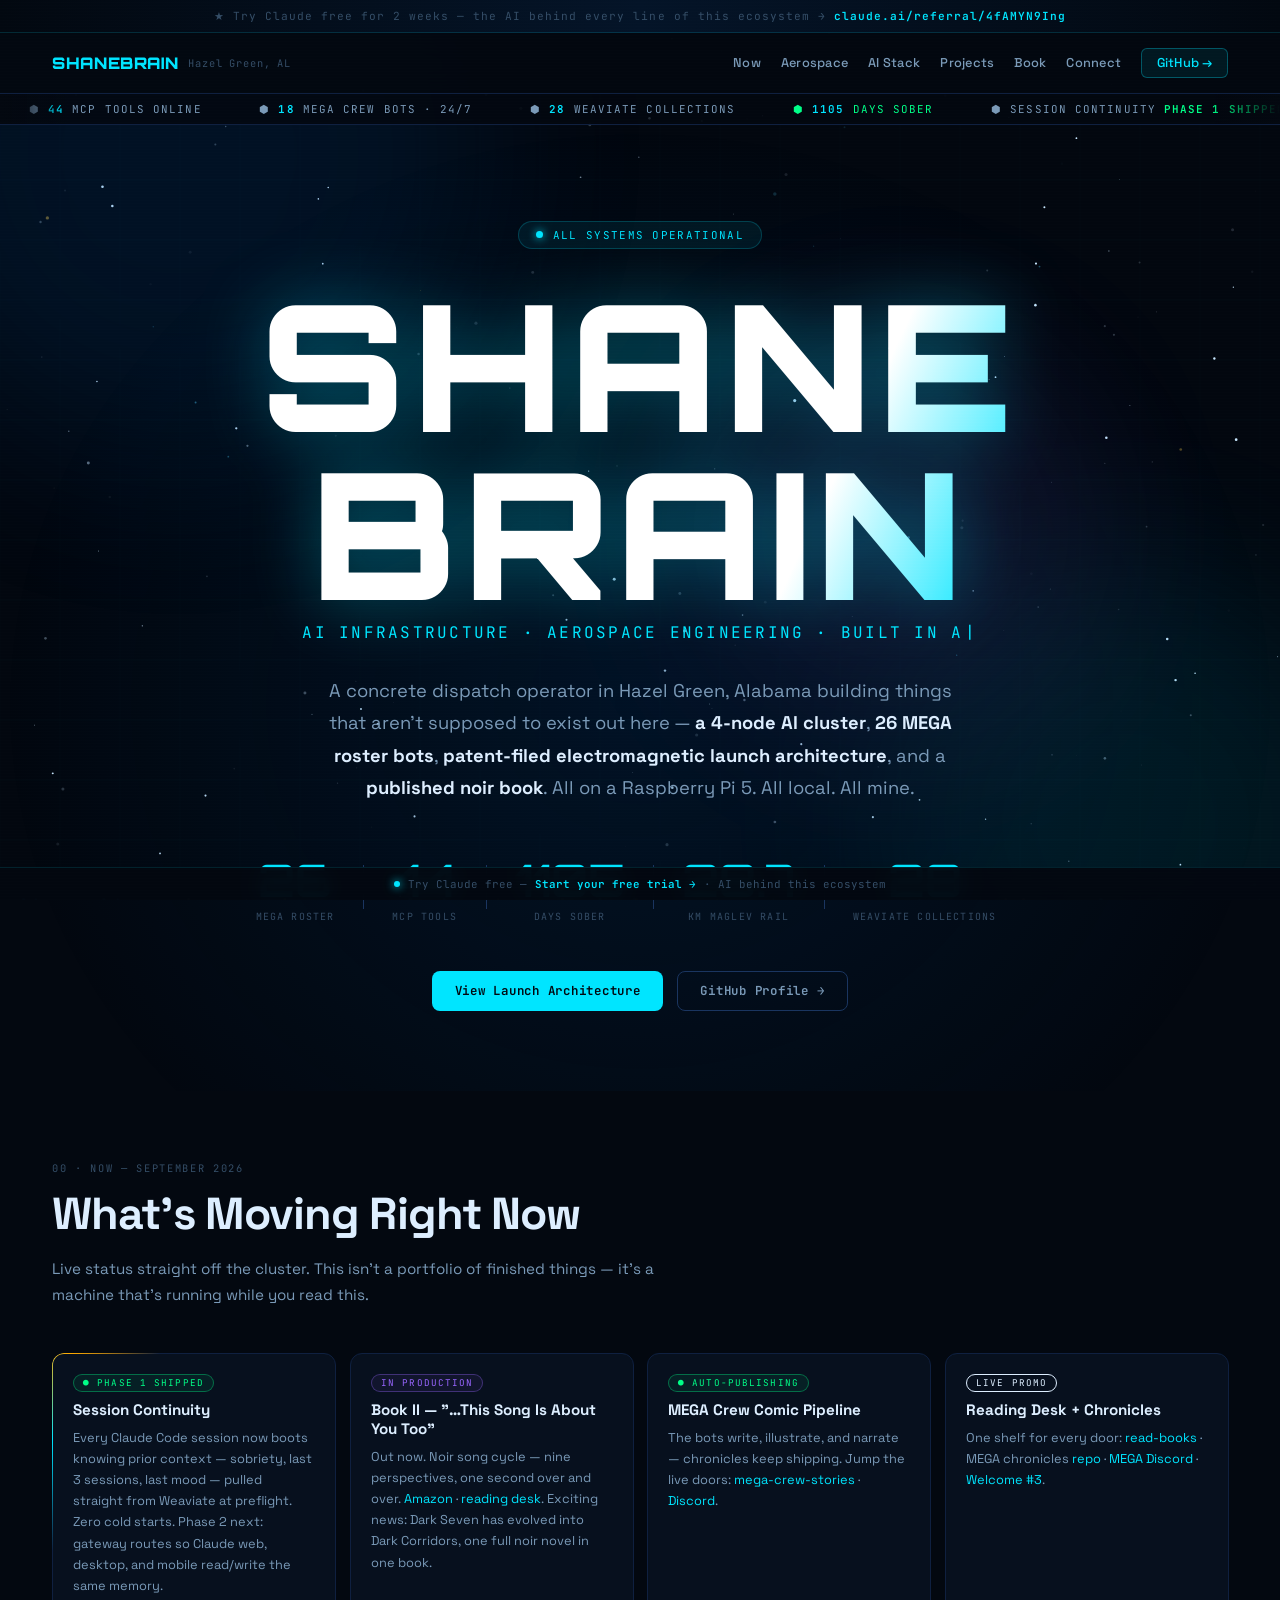
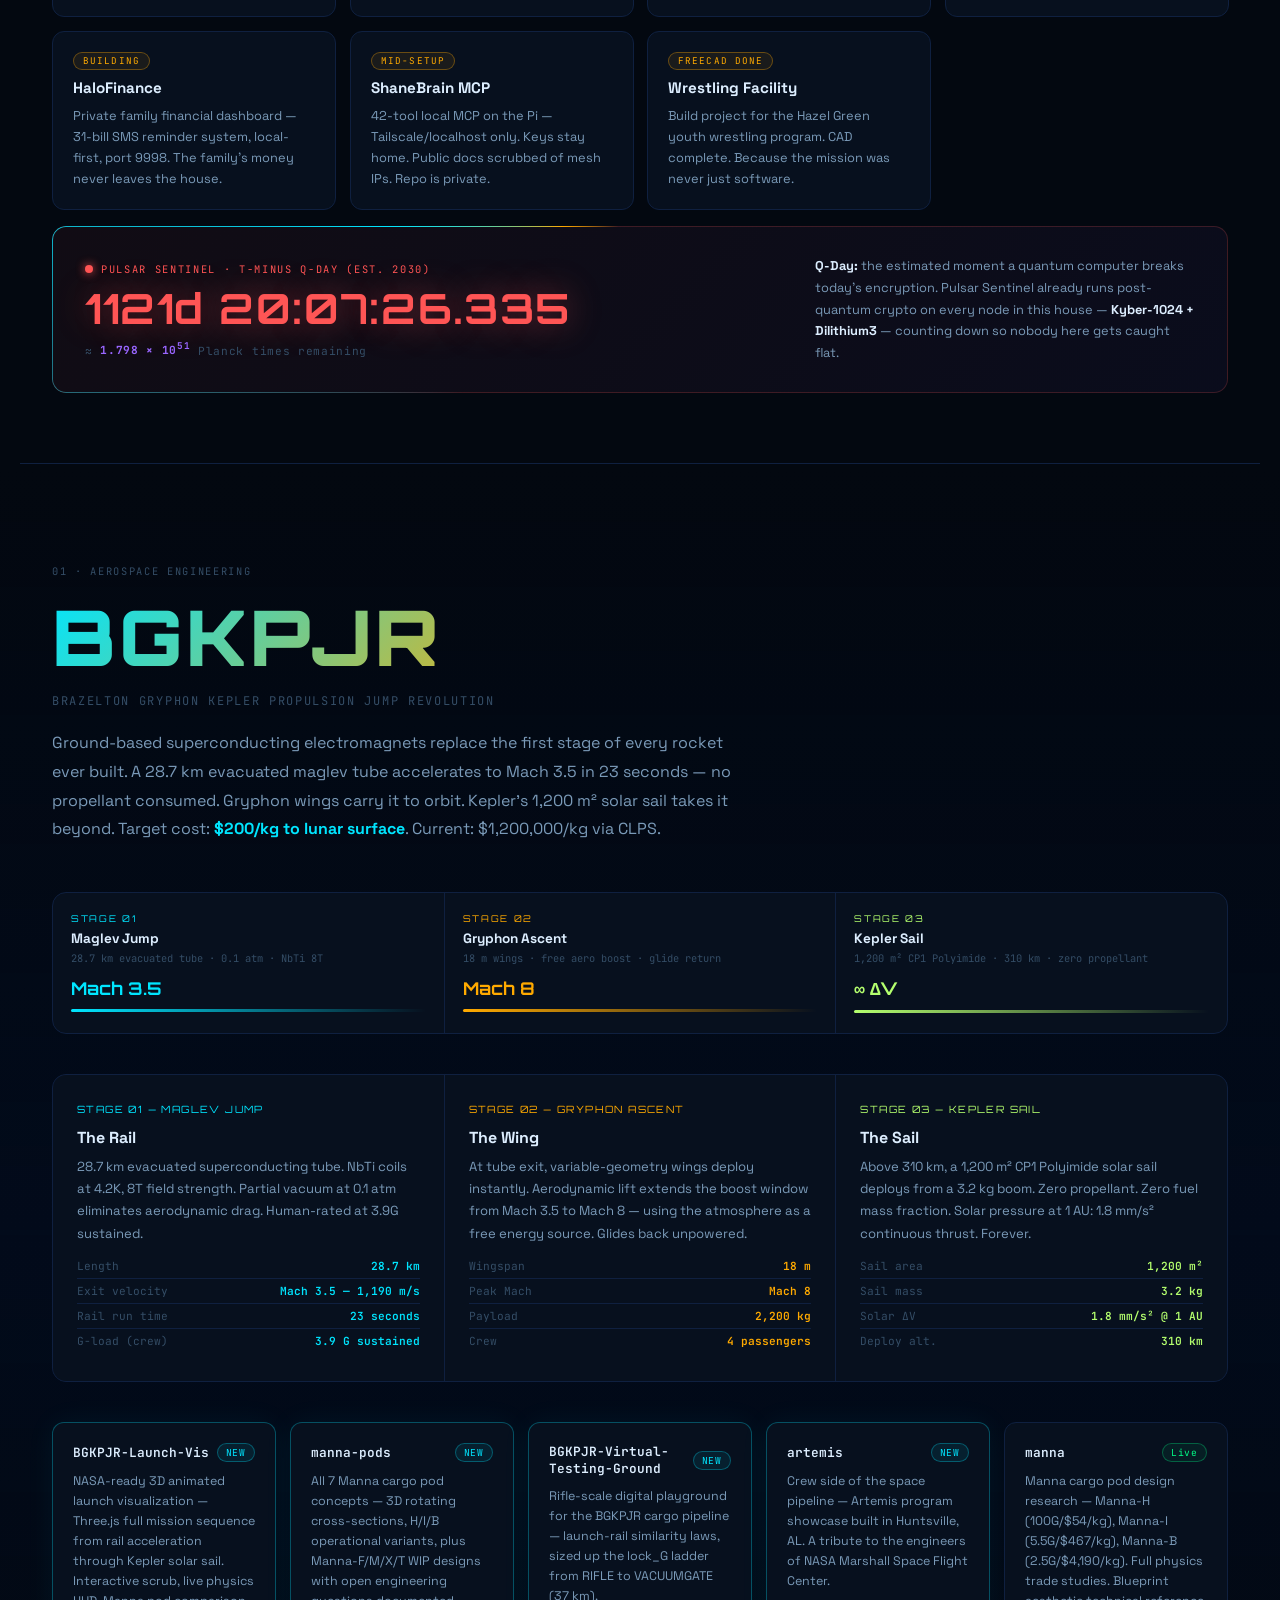
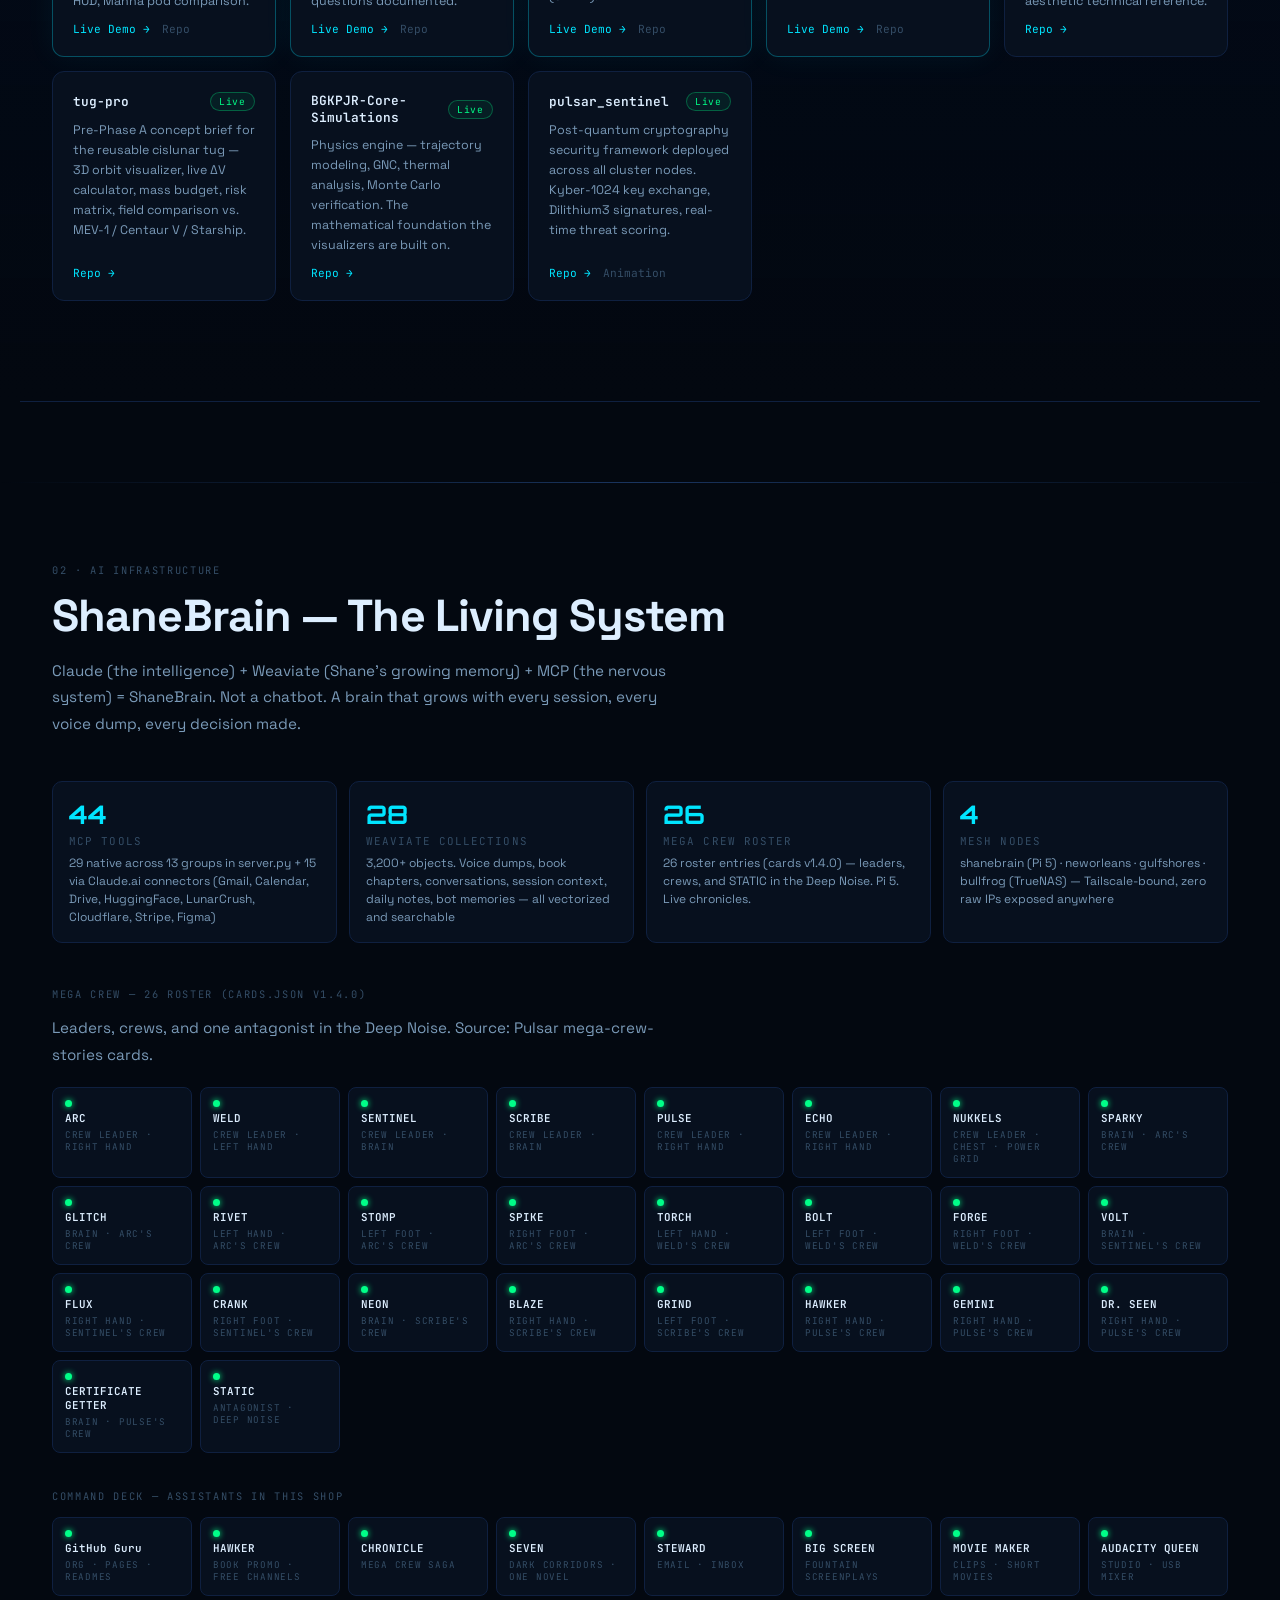
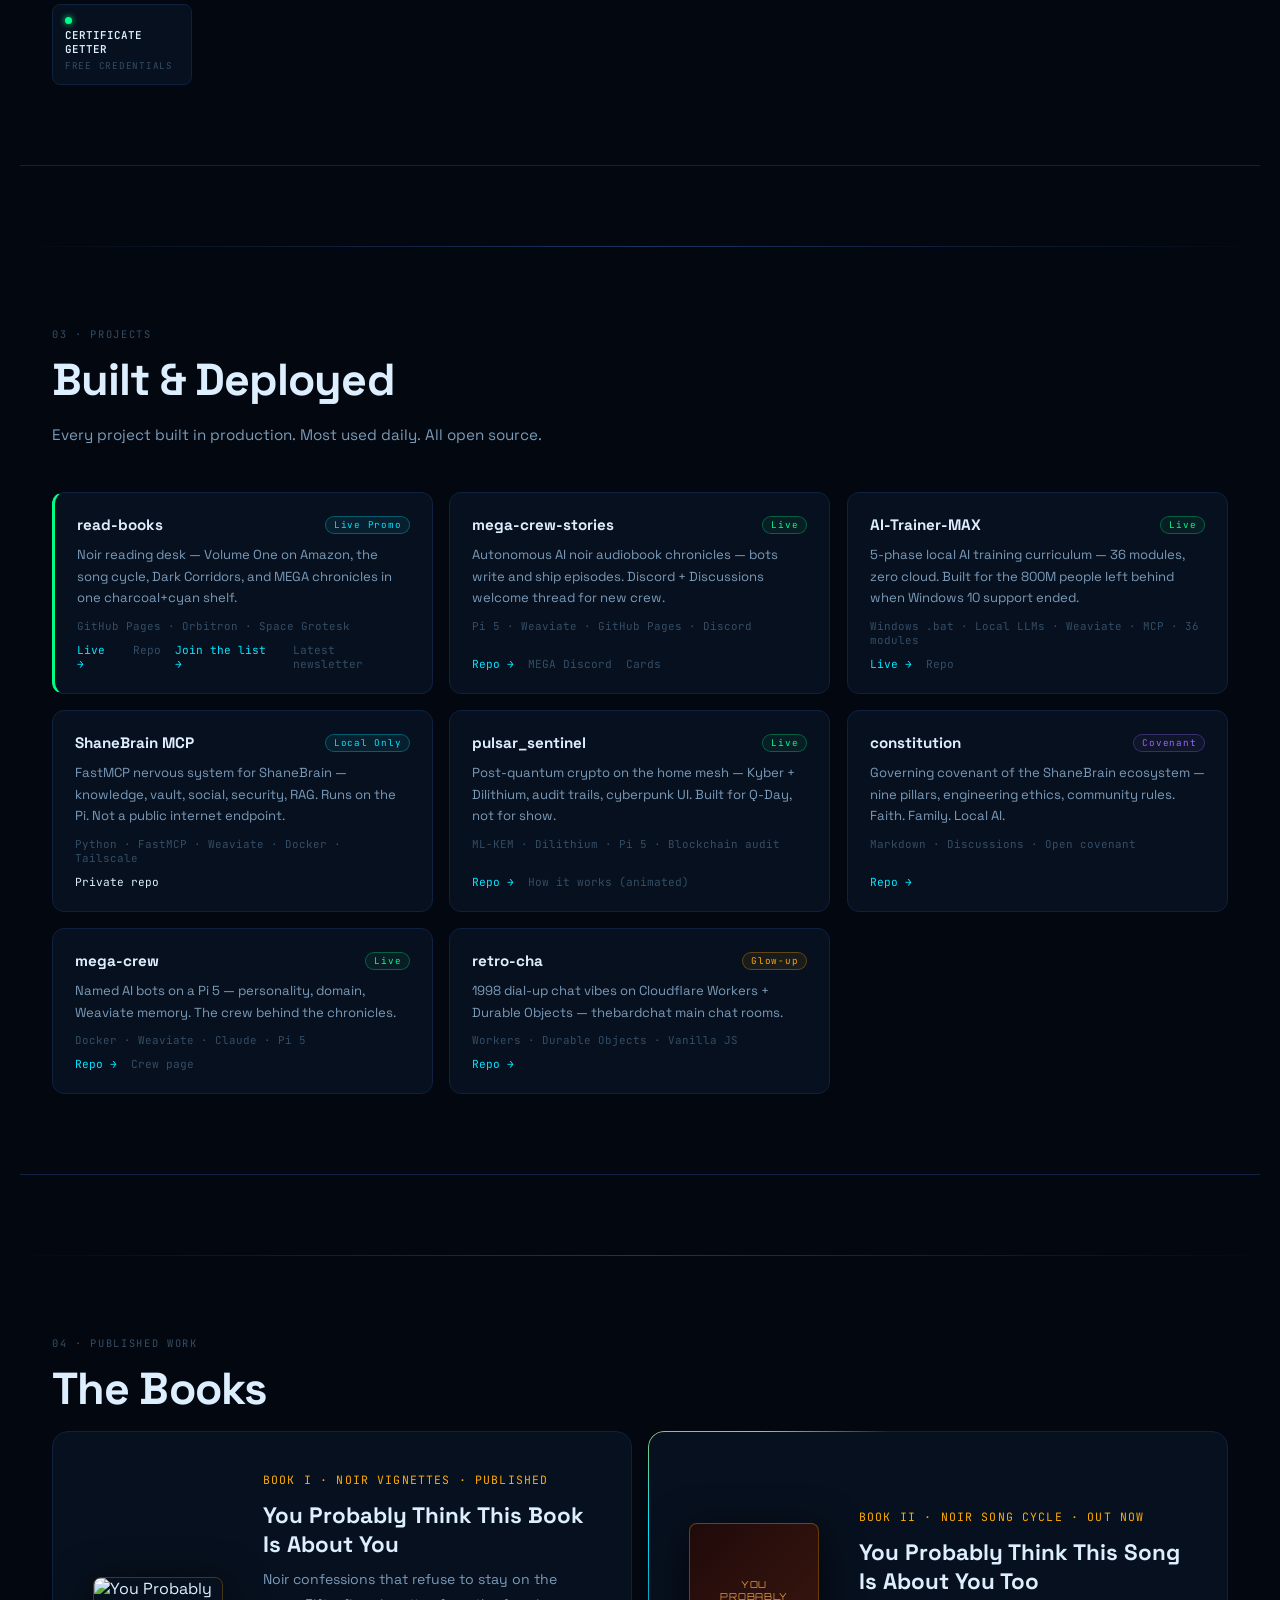
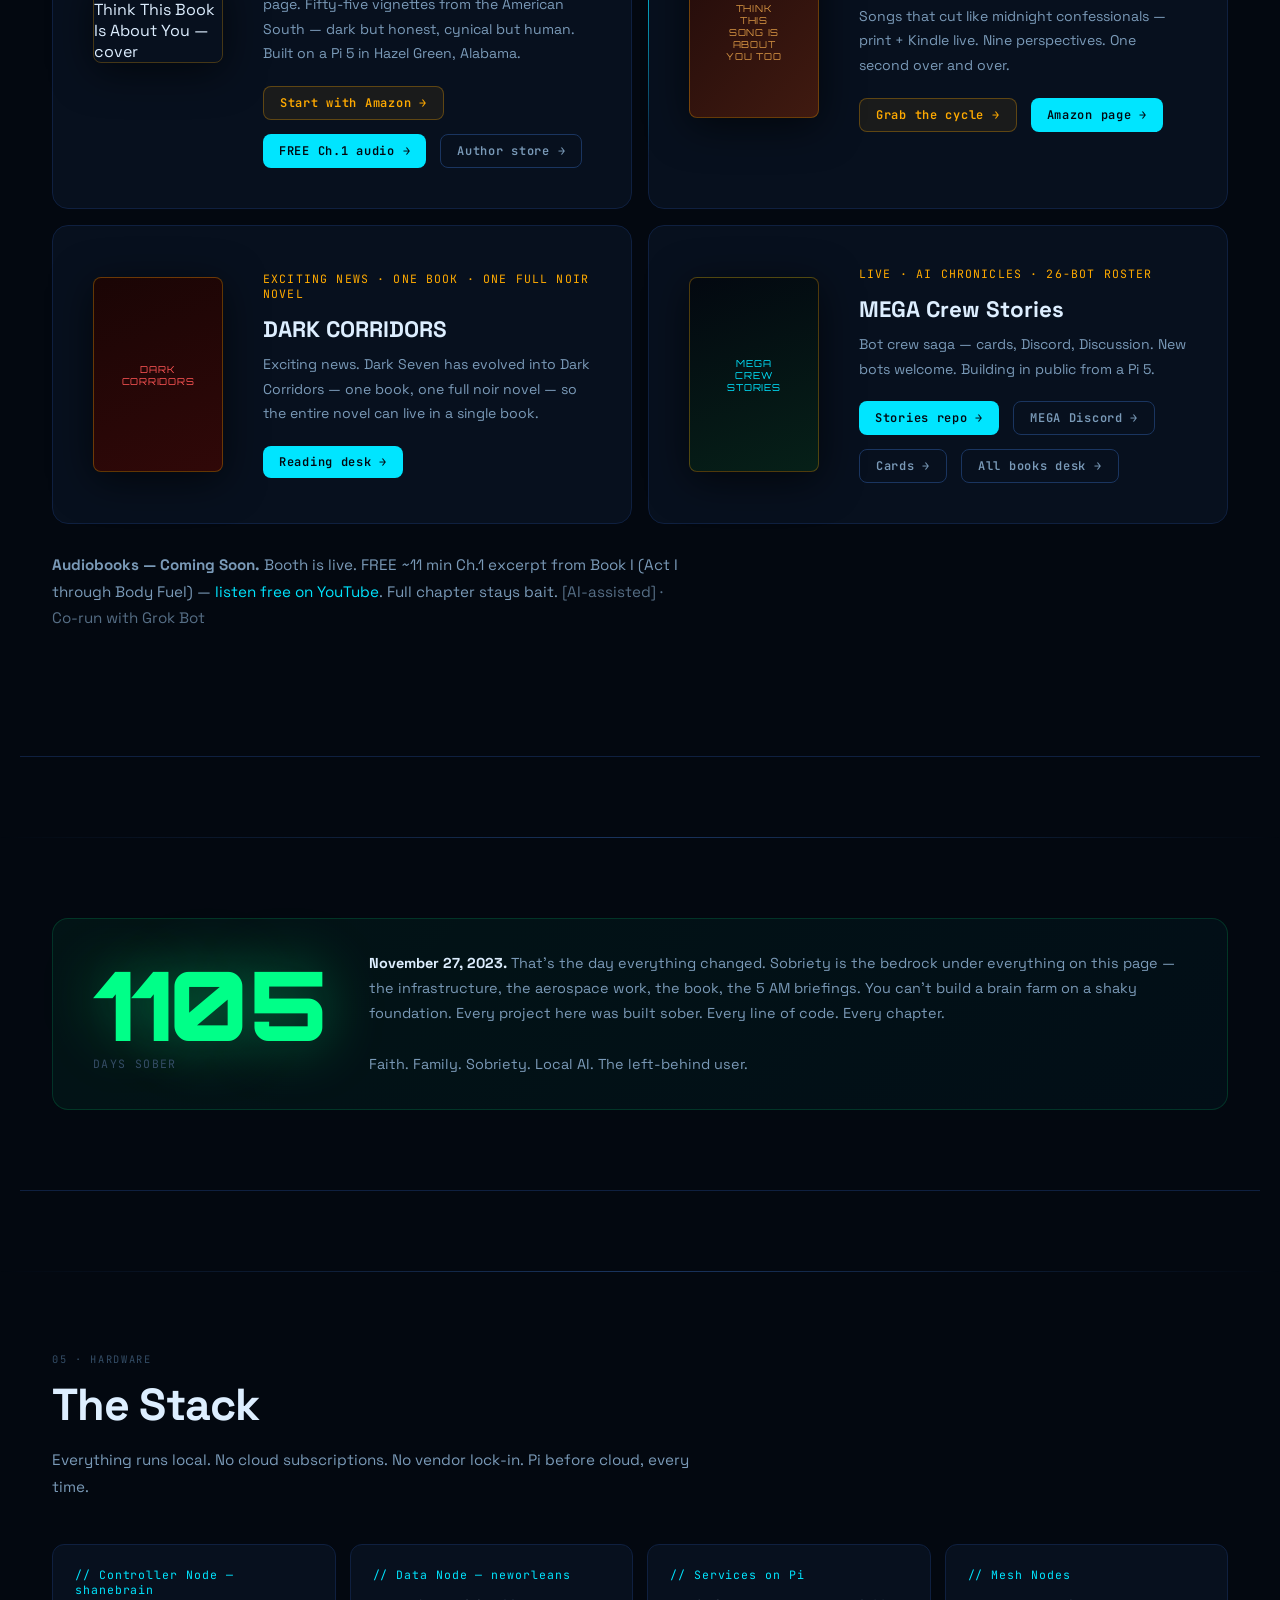
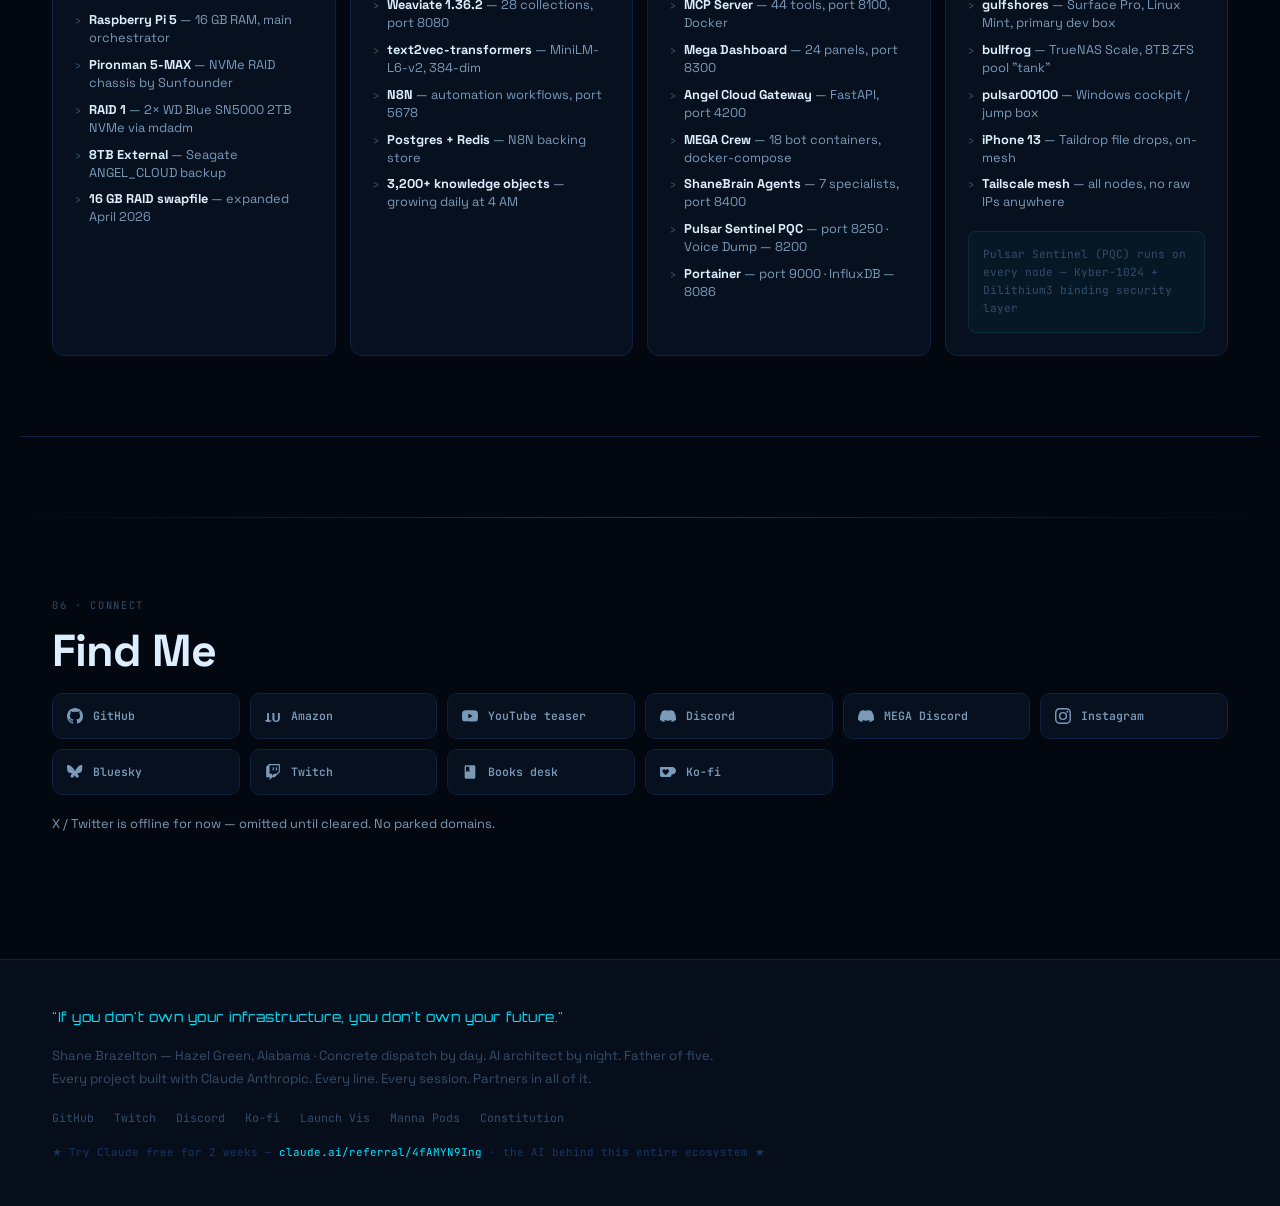
==== commit c1ae5053: "hub: present Dark Corridors as one full noir novel Dark Seven is no longer Volume 3 on the public hu" ====
--- a/index.html
+++ b/index.html
@@ -1,300 +1,1559 @@
 <!DOCTYPE html>
 <html lang="en">
 <head>
-<meta charset="UTF-8"/>
-<meta name="p:domain_verify" content="fd307fa4fae35c78cf58eaab1bc0b401"/>
-<meta name="viewport" content="width=device-width, initial-scale=1.0"/>
-<title>ShaneBrain — AI Infrastructure · Aerospace Engineering · Built in Alabama</title>
-<meta name="description" content="Shane Brazelton — dispatch operator, AI architect, aerospace engineer. 26 MEGA roster bots, 44 MCP tools, patent-filed EM launch system, published noir fiction. All running on a Pi 5 in Hazel Green, Alabama."/>
-<meta property="og:title" content="ShaneBrain — AI Infrastructure · Aerospace Engineering"/>
-<meta property="og:description" content="Built by a concrete dispatch operator in Alabama. Pi 5 RAID, 18 bots, BGKPJR electromagnetic launch architecture, patent-filed aerospace engineering, published noir fiction."/>
-<meta property="og:image" content="https://thebardchat.github.io/assets/social-card.jpg"/>
-<meta name="twitter:card" content="summary_large_image"/>
-<meta name="theme-color" content="#00e5ff"/>
-<link rel="preconnect" href="https://fonts.googleapis.com"/>
-<link rel="preconnect" href="https://fonts.gstatic.com" crossorigin/>
-<link href="https://fonts.googleapis.com/css2?family=Space+Grotesk:wght@400;500;600;700&family=JetBrains+Mono:wght@400;500;600&family=Orbitron:wght@700;900&display=swap" rel="stylesheet"/>
-<link rel="stylesheet" href="style.css"/>
+  <meta charset="UTF-8"/>
+  <meta name="p:domain_verify" content="fd307fa4fae35c78cf58eaab1bc0b401"/>
+  <meta name="viewport" content="width=device-width, initial-scale=1.0"/>
+  <title>ShaneBrain — AI Infrastructure · Aerospace Engineering · Built in Alabama</title>
+  <meta name="description" content="Shane Brazelton — dispatch operator, AI architect, aerospace engineer. 26 MEGA roster bots, 44 MCP tools, patent-filed EM launch system, published noir fiction. All running on a Pi 5 in Hazel Green, Alabama."/>
+  <meta property="og:title" content="ShaneBrain — AI Infrastructure · Aerospace Engineering"/>
+  <meta property="og:description" content="Built by a concrete dispatch operator in Alabama. Pi 5 RAID, 18 bots, BGKPJR electromagnetic launch architecture, patent-filed aerospace engineering, published noir fiction."/>
+  <meta property="og:image" content="https://thebardchat.github.io/assets/social-card.jpg"/>
+  <meta name="twitter:card" content="summary_large_image"/>
+  <meta name="theme-color" content="#00e5ff"/>
+  <link rel="preconnect" href="https://fonts.googleapis.com"/>
+  <link rel="preconnect" href="https://fonts.gstatic.com" crossorigin/>
+  <link href="https://fonts.googleapis.com/css2?family=Space+Grotesk:wght@400;500;600;700&family=JetBrains+Mono:wght@400;500;600&family=Orbitron:wght@700;900&display=swap" rel="stylesheet"/>
+<style>
+/* ══════════════════════════════════════════════════ TOKENS */
+:root {
+  --bg:       #030810;
+  --bg-1:     #060e1c;
+  --bg-2:     #091524;
+  --card:     #07101e;
+  --line:     #0f2040;
+  --line-hi:  #1a3560;
+  --fg:       #ddeeff;
+  --fg-2:     #7a9ab8;
+  --fg-dim:   #344d66;
+  --cyan:     #00e5ff;
+  --cyan-d:   rgba(0,229,255,.08);
+  --amber:    #ffaa00;
+  --amber-d:  rgba(255,170,0,.08);
+  --lime:     #b4ff6e;
+  --lime-d:   rgba(180,255,110,.08);
+  --red:      #ff5555;
+  --green:    #00ff88;
+  --purple:   #9966ff;
+  --f-display:'Space Grotesk', system-ui, sans-serif;
+  --f-mono:   'JetBrains Mono', monospace;
+  --f-orb:    'Orbitron', monospace;
+  --ease:     cubic-bezier(.2,.7,.2,1);
+}
+*,*::before,*::after{margin:0;padding:0;box-sizing:border-box;}
+html{background:var(--bg);color:var(--fg);font-family:var(--f-display);font-size:16px;scroll-behavior:smooth;-webkit-font-smoothing:antialiased;}
+body{min-height:100vh;overflow-x:hidden;}
+a{color:var(--cyan);text-decoration:none;}
+a:hover{text-decoration:underline;}
+
+/* ══════════════════════════════════════════════════ CANVAS */
+#bg{position:fixed;inset:0;z-index:0;pointer-events:none;}
+.page{position:relative;z-index:1;}
+
+/* ══════════════════════════════════════════════════ REF BAR */
+.ref-bar{
+  background:linear-gradient(90deg,#020810,#041428,#020810);
+  border-bottom:1px solid rgba(0,229,255,.15);
+  padding:.55rem 1.5rem;
+  text-align:center;
+  font-family:var(--f-mono);
+  font-size:.7rem;
+  letter-spacing:.09em;
+  color:var(--fg-dim);
+}
+.ref-bar a{color:var(--cyan);font-weight:600;}
+
+/* ══════════════════════════════════════════════════ HEADER */
+.site-header{
+  position:sticky;top:0;z-index:100;
+  background:rgba(3,8,16,.92);
+  border-bottom:1px solid var(--line);
+  backdrop-filter:blur(14px);
+}
+.header-inner{
+  max-width:1240px;margin-inline:auto;padding:0 2rem;
+  display:flex;align-items:center;justify-content:space-between;
+  height:60px;gap:16px;
+}
+.logo{display:flex;align-items:center;gap:10px;text-decoration:none;}
+.logo-mark{font-family:var(--f-orb);font-size:16px;font-weight:900;color:var(--cyan);letter-spacing:.04em;}
+.logo-sub{font-family:var(--f-mono);font-size:.65rem;color:var(--fg-dim);letter-spacing:.08em;}
+.nav{display:flex;gap:20px;align-items:center;}
+.nav a{font-size:.8rem;color:var(--fg-2);font-weight:500;letter-spacing:.02em;transition:color .15s;}
+.nav a:hover{color:var(--cyan);text-decoration:none;}
+.nav-cta{
+  background:var(--cyan-d);border:1px solid rgba(0,229,255,.3);
+  border-radius:6px;padding:.35rem .9rem;color:var(--cyan)!important;
+}
+
+/* ══════════════════════════════════════════════════ HERO */
+.hero{
+  min-height:100vh;display:flex;flex-direction:column;
+  justify-content:center;align-items:center;text-align:center;
+  padding:6rem 1.5rem 5rem;
+  background:radial-gradient(ellipse at 50% 60%, rgba(0,40,80,.35), transparent 70%);
+}
+.hero-pill{
+  display:inline-flex;align-items:center;gap:.6rem;
+  background:rgba(0,229,255,.07);border:1px solid rgba(0,229,255,.2);
+  border-radius:100px;padding:.4rem 1.1rem;
+  font-family:var(--f-mono);font-size:.68rem;letter-spacing:.12em;text-transform:uppercase;
+  color:var(--cyan);margin-bottom:2rem;
+}
+.pulse{width:7px;height:7px;background:var(--cyan);border-radius:50%;
+  animation:pulse 2s ease-in-out infinite;box-shadow:0 0 8px var(--cyan);}
+@keyframes pulse{0%,100%{opacity:1;transform:scale(1);}50%{opacity:.4;transform:scale(.6);}}
+
+.hero-name{
+  font-family:var(--f-orb);font-size:clamp(3.5rem,14vw,11rem);
+  font-weight:900;line-height:.95;letter-spacing:.04em;color:#fff;
+  text-shadow:0 0 80px rgba(0,229,255,.5),0 0 200px rgba(0,229,255,.2);
+  margin-bottom:.4rem;
+}
+.hero-tagline{
+  font-family:var(--f-mono);font-size:clamp(.75rem,2vw,1rem);
+  letter-spacing:.14em;color:var(--cyan);margin-bottom:2rem;
+  text-transform:uppercase;
+}
+.hero-bio{
+  max-width:640px;font-size:clamp(.95rem,1.5vw,1.15rem);
+  color:var(--fg-2);line-height:1.75;margin-bottom:3rem;
+}
+.hero-bio strong{color:var(--fg);}
+
+.hero-stats{display:flex;align-items:center;gap:0;flex-wrap:wrap;justify-content:center;margin-bottom:3rem;}
+.stat{padding:0 28px;text-align:center;}
+.stat:first-child{padding-left:0;}
+.stat-n{font-family:var(--f-orb);font-size:clamp(1.6rem,4vw,2.8rem);font-weight:700;color:var(--cyan);}
+.stat-l{font-family:var(--f-mono);font-size:.62rem;color:var(--fg-dim);letter-spacing:.12em;text-transform:uppercase;margin-top:2px;}
+.stat-div{width:1px;height:44px;background:var(--line-hi);}
+
+.hero-btns{display:flex;gap:14px;flex-wrap:wrap;justify-content:center;}
+.btn{
+  display:inline-flex;align-items:center;gap:8px;
+  border-radius:8px;padding:.65rem 1.4rem;
+  font-family:var(--f-mono);font-size:.78rem;font-weight:600;letter-spacing:.06em;
+  transition:all .2s var(--ease);cursor:pointer;border:none;
+}
+.btn-primary{background:var(--cyan);color:#020810;}
+.btn-primary:hover{background:#33ecff;transform:translateY(-1px);text-decoration:none;}
+.btn-outline{background:transparent;border:1px solid var(--line-hi);color:var(--fg-2);}
+.btn-outline:hover{border-color:var(--cyan);color:var(--cyan);text-decoration:none;}
+
+/* ══════════════════════════════════════════════════ SECTIONS */
+.container{max-width:1240px;margin-inline:auto;padding-inline:2rem;}
+.section{padding-block:80px;}
+.divider{height:1px;background:var(--line);max-width:1240px;margin:0 auto;}
+
+.sec-label{
+  font-family:var(--f-mono);font-size:.65rem;letter-spacing:.16em;
+  text-transform:uppercase;color:var(--fg-dim);margin-bottom:10px;
+}
+.sec-title{font-size:clamp(1.6rem,4vw,2.8rem);font-weight:700;letter-spacing:-.02em;margin-bottom:14px;}
+.sec-desc{font-size:.95rem;color:var(--fg-2);max-width:640px;line-height:1.75;margin-bottom:44px;}
+
+/* ══════════════════════════════════════════════════ BGKPJR SECTION */
+.bgkpjr-section{
+  background:linear-gradient(180deg,var(--bg) 0%,rgba(0,20,60,.25) 50%,var(--bg) 100%);
+  padding-block:100px;
+}
+.bgkpjr-header{margin-bottom:48px;}
+.bgkpjr-title{
+  font-family:var(--f-orb);font-size:clamp(2rem,6vw,5rem);
+  font-weight:900;letter-spacing:.04em;
+  background:linear-gradient(135deg,var(--cyan),var(--amber),var(--lime));
+  -webkit-background-clip:text;-webkit-text-fill-color:transparent;background-clip:text;
+  margin-bottom:8px;
+}
+.bgkpjr-sub{font-family:var(--f-mono);font-size:.75rem;letter-spacing:.14em;color:var(--fg-dim);text-transform:uppercase;margin-bottom:20px;}
+.bgkpjr-desc{font-size:1rem;color:var(--fg-2);max-width:680px;line-height:1.8;}
+
+.bgkpjr-stages{display:grid;grid-template-columns:repeat(3,1fr);gap:1px;background:var(--line);border:1px solid var(--line);border-radius:14px;overflow:hidden;margin-bottom:40px;}
+.stage-block{background:var(--card);padding:28px 24px;}
+.stage-n{font-family:var(--f-orb);font-size:10px;letter-spacing:.14em;margin-bottom:12px;}
+.stage-n.cyan{color:var(--cyan);}
+.stage-n.amber{color:var(--amber);}
+.stage-n.lime{color:var(--lime);}
+.stage-block h3{font-size:1rem;font-weight:700;margin-bottom:8px;}
+.stage-block p{font-size:.82rem;color:var(--fg-2);line-height:1.7;}
+.stage-specs{margin-top:14px;display:flex;flex-direction:column;gap:5px;}
+.stage-spec{font-family:var(--f-mono);font-size:.7rem;display:flex;justify-content:space-between;padding-bottom:5px;border-bottom:1px solid var(--line);}
+.stage-spec:last-child{border-bottom:none;}
+.stage-spec-k{color:var(--fg-dim);}
+.stage-spec-v{font-weight:600;}
+.stage-spec-v.cyan{color:var(--cyan);}
+.stage-spec-v.amber{color:var(--amber);}
+.stage-spec-v.lime{color:var(--lime);}
+
+.bgkpjr-repos{display:grid;grid-template-columns:repeat(auto-fit,minmax(220px,1fr));gap:14px;}
+.repo-card{
+  background:var(--card);border:1px solid var(--line);border-radius:12px;padding:20px;
+  display:flex;flex-direction:column;gap:10px;
+  transition:border-color .2s,transform .15s;
+}
+.repo-card:hover{border-color:var(--line-hi);transform:translateY(-2px);}
+.repo-card.featured{border-color:rgba(0,229,255,.3);box-shadow:0 0 30px rgba(0,229,255,.06);}
+.repo-top{display:flex;align-items:center;justify-content:space-between;}
+.repo-name{font-family:var(--f-mono);font-size:.8rem;font-weight:600;color:var(--fg);}
+.repo-badge{font-family:var(--f-mono);font-size:.6rem;letter-spacing:.08em;border-radius:99px;padding:2px 8px;border:1px solid;}
+.rb-live{color:var(--green);border-color:rgba(0,255,136,.3);background:rgba(0,255,136,.06);}
+.rb-new{color:var(--cyan);border-color:rgba(0,229,255,.3);background:var(--cyan-d);}
+.rb-wip{color:var(--amber);border-color:rgba(255,170,0,.3);background:var(--amber-d);}
+.repo-desc{font-size:.78rem;color:var(--fg-2);line-height:1.6;}
+.repo-links{display:flex;gap:12px;font-family:var(--f-mono);font-size:.7rem;margin-top:auto;}
+.repo-links a{color:var(--fg-dim);transition:color .15s;}
+.repo-links a:hover{color:var(--cyan);text-decoration:none;}
+.repo-links a.hl{color:var(--cyan);}
+
+/* ══════════════════════════════════════════════════ MEGA CREW */
+.crew-grid{display:grid;grid-template-columns:repeat(auto-fill,minmax(130px,1fr));gap:8px;}
+.crew-bot{
+  background:var(--card);border:1px solid var(--line);border-radius:8px;
+  padding:12px;font-family:var(--f-mono);font-size:.68rem;
+  display:flex;flex-direction:column;gap:4px;
+  transition:border-color .15s;
+}
+.crew-bot:hover{border-color:var(--line-hi);}
+.crew-bot-name{font-weight:600;color:var(--fg);}
+.crew-bot-zone{color:var(--fg-dim);font-size:.58rem;letter-spacing:.08em;text-transform:uppercase;}
+.crew-bot-status{width:7px;height:7px;border-radius:50%;background:var(--green);box-shadow:0 0 6px var(--green);}
+
+.mcp-grid{display:grid;grid-template-columns:repeat(auto-fit,minmax(200px,1fr));gap:12px;}
+.mcp-card{
+  background:var(--card);border:1px solid var(--line);border-radius:10px;padding:16px;
+}
+.mcp-num{font-family:var(--f-orb);font-size:1.6rem;font-weight:700;color:var(--cyan);margin-bottom:4px;}
+.mcp-label{font-family:var(--f-mono);font-size:.68rem;color:var(--fg-dim);letter-spacing:.1em;text-transform:uppercase;}
+.mcp-desc{font-size:.75rem;color:var(--fg-2);margin-top:6px;line-height:1.5;}
+
+/* ══════════════════════════════════════════════════ PROJECTS */
+.proj-filters{display:flex;gap:8px;margin-bottom:28px;flex-wrap:wrap;}
+.pf-btn{
+  font-family:var(--f-mono);font-size:.68rem;letter-spacing:.08em;
+  background:var(--card);border:1px solid var(--line);border-radius:99px;
+  padding:5px 14px;cursor:pointer;color:var(--fg-dim);
+  transition:all .15s;
+}
+.pf-btn.active,.pf-btn:hover{border-color:var(--cyan);color:var(--cyan);background:var(--cyan-d);}
+
+.proj-grid{display:grid;grid-template-columns:repeat(auto-fill,minmax(300px,1fr));gap:16px;}
+.proj-card{
+  background:var(--card);border:1px solid var(--line);border-radius:12px;padding:22px;
+  display:flex;flex-direction:column;gap:10px;
+  transition:border-color .2s var(--ease),transform .15s;
+}
+.proj-card:hover{border-color:var(--line-hi);transform:translateY(-2px);}
+.proj-card.daily{border-left:3px solid var(--green);}
+.proj-card.aerospace{border-left:3px solid var(--cyan);}
+.proj-card.creative{border-left:3px solid var(--amber);}
+.proj-header{display:flex;align-items:center;justify-content:space-between;gap:8px;}
+.proj-name{font-weight:700;font-size:.95rem;}
+.proj-name a{color:var(--fg);}
+.proj-name a:hover{color:var(--cyan);text-decoration:none;}
+.pbadge{
+  font-family:var(--f-mono);font-size:.58rem;letter-spacing:.08em;
+  border-radius:99px;padding:2px 8px;border:1px solid;white-space:nowrap;
+}
+.pb-live{color:var(--green);border-color:rgba(0,255,136,.3);background:rgba(0,255,136,.06);}
+.pb-daily{color:var(--cyan);border-color:rgba(0,229,255,.3);background:var(--cyan-d);}
+.pb-new{color:var(--amber);border-color:rgba(255,170,0,.3);background:var(--amber-d);}
+.pb-core{color:var(--purple);border-color:rgba(153,102,255,.3);background:rgba(153,102,255,.06);}
+.proj-desc{font-size:.82rem;color:var(--fg-2);line-height:1.65;}
+.proj-tech{font-family:var(--f-mono);font-size:.68rem;color:var(--fg-dim);}
+.proj-footer{display:flex;gap:14px;font-family:var(--f-mono);font-size:.7rem;margin-top:auto;}
+.proj-footer a{color:var(--fg-dim);transition:color .15s;}
+.proj-footer a:hover{color:var(--cyan);text-decoration:none;}
+.proj-footer a.hl{color:var(--cyan);}
+
+/* ══════════════════════════════════════════════════ BOOK */
+.book-card{
+  display:grid;grid-template-columns:auto 1fr;gap:40px;align-items:center;
+  background:var(--card);border:1px solid var(--line);border-radius:16px;padding:40px;
+}
+.book-cover{
+  width:130px;flex-shrink:0;
+  background:linear-gradient(135deg,#1a0a20,#2d1040);
+  border:1px solid rgba(180,100,255,.3);border-radius:8px;
+  aspect-ratio:2/3;display:flex;align-items:center;justify-content:center;
+  font-family:var(--f-orb);font-size:.6rem;color:rgba(180,100,255,.7);
+  letter-spacing:.08em;text-align:center;padding:12px;box-shadow:0 8px 40px rgba(0,0,0,.6);
+}
+.book-title{font-size:1.4rem;font-weight:700;margin-bottom:8px;}
+.book-sub{font-family:var(--f-mono);font-size:.72rem;color:var(--amber);letter-spacing:.1em;text-transform:uppercase;margin-bottom:14px;}
+.book-desc{font-size:.88rem;color:var(--fg-2);line-height:1.75;margin-bottom:20px;}
+.book-links{display:flex;gap:14px;flex-wrap:wrap;}
+.book-links .btn{font-size:.75rem;padding:.5rem 1rem;}
+.btn-amber{background:var(--amber-d);border:1px solid rgba(255,170,0,.3);color:var(--amber);}
+.btn-amber:hover{background:rgba(255,170,0,.15);text-decoration:none;}
+
+/* ══════════════════════════════════════════════════ INFRA */
+.infra-grid{display:grid;grid-template-columns:repeat(auto-fit,minmax(260px,1fr));gap:14px;}
+.infra-card{background:var(--card);border:1px solid var(--line);border-radius:12px;padding:22px;}
+.infra-title{font-family:var(--f-mono);font-size:.72rem;color:var(--cyan);letter-spacing:.08em;margin-bottom:14px;}
+.infra-list{list-style:none;display:flex;flex-direction:column;gap:9px;}
+.infra-list li{font-size:.8rem;color:var(--fg-2);padding-left:14px;position:relative;line-height:1.4;}
+.infra-list li::before{content:'›';position:absolute;left:0;color:var(--fg-dim);}
+.infra-list strong{color:var(--fg);}
+.infra-note{
+  margin-top:20px;background:rgba(0,229,255,.04);border:1px solid rgba(0,229,255,.1);
+  border-radius:8px;padding:14px;font-family:var(--f-mono);font-size:.7rem;color:var(--fg-dim);
+  line-height:1.6;
+}
+
+/* ══════════════════════════════════════════════════ SOBRIETY */
+.sober-card{
+  background:linear-gradient(135deg,rgba(0,255,136,.05),rgba(0,229,255,.03));
+  border:1px solid rgba(0,255,136,.15);border-radius:16px;padding:32px 40px;
+  display:flex;align-items:center;gap:40px;flex-wrap:wrap;
+}
+.sober-count{font-family:var(--f-orb);font-size:clamp(3rem,8vw,6rem);font-weight:900;color:var(--green);line-height:1;}
+.sober-label{font-family:var(--f-mono);font-size:.72rem;letter-spacing:.12em;color:var(--fg-dim);text-transform:uppercase;margin-top:4px;}
+.sober-text{flex:1;font-size:.9rem;color:var(--fg-2);line-height:1.75;}
+.sober-text strong{color:var(--fg);}
+
+/* ══════════════════════════════════════════════════ CONNECT */
+.connect-grid{display:grid;grid-template-columns:repeat(auto-fill,minmax(160px,1fr));gap:10px;}
+.soc-link{
+  display:flex;align-items:center;gap:10px;
+  background:var(--card);border:1px solid var(--line);border-radius:10px;
+  padding:14px;font-family:var(--f-mono);font-size:.72rem;font-weight:600;
+  color:var(--fg-2);transition:all .2s;
+}
+.soc-link:hover{border-color:var(--cyan);color:var(--cyan);background:var(--cyan-d);text-decoration:none;}
+.soc-link svg{width:16px;height:16px;fill:currentColor;flex-shrink:0;}
+
+/* ══════════════════════════════════════════════════ FOOTER */
+.site-footer{background:var(--bg-1);border-top:1px solid var(--line);padding-block:48px;}
+.footer-inner{display:flex;flex-direction:column;gap:20px;}
+.footer-quote{font-family:var(--f-orb);font-size:.85rem;color:var(--cyan);letter-spacing:.04em;}
+.footer-bio{font-size:.82rem;color:var(--fg-dim);line-height:1.7;}
+.footer-links{display:flex;gap:20px;flex-wrap:wrap;}
+.footer-links a{font-family:var(--f-mono);font-size:.72rem;color:var(--fg-dim);}
+.footer-links a:hover{color:var(--cyan);}
+.footer-ref{font-family:var(--f-mono);font-size:.68rem;color:var(--line-hi);}
+.footer-ref a{color:var(--cyan);}
+
+.ref-bottom{
+  position:fixed;bottom:0;left:0;right:0;z-index:200;
+  background:rgba(3,8,16,.96);border-top:1px solid rgba(0,229,255,.12);
+  backdrop-filter:blur(10px);padding:.55rem 1.5rem;
+  display:flex;align-items:center;justify-content:center;gap:8px;
+  font-family:var(--f-mono);font-size:.68rem;color:var(--fg-dim);
+}
+.ref-bottom a{color:var(--cyan);font-weight:600;}
+
+/* ══════════════════════════════════════════════════ GLOW CARDS */
+.repo-card.featured:hover{
+  border-color:rgba(0,229,255,.55);
+  box-shadow:0 0 40px rgba(0,229,255,.1),0 0 2px rgba(0,229,255,.3);
+  transform:translateY(-3px);
+}
+.proj-card:hover{
+  box-shadow:0 0 30px rgba(26,53,96,.5);
+}
+.proj-card.daily:hover{box-shadow:0 0 30px rgba(0,255,136,.07);}
+.proj-card.aerospace:hover{box-shadow:0 0 30px rgba(0,229,255,.07);}
+.proj-card.creative:hover{box-shadow:0 0 30px rgba(255,170,0,.07);}
+
+/* ══════════════════════════════════════════════════ BGKPJR TIMELINE */
+.bgkpjr-timeline{
+  display:flex;align-items:stretch;gap:0;margin-bottom:40px;
+  background:var(--card);border:1px solid var(--line);border-radius:14px;overflow:hidden;
+}
+.tl-stage{flex:1;padding:20px 18px;position:relative;border-right:1px solid var(--line);}
+.tl-stage:last-child{border-right:none;}
+.tl-connector{
+  position:absolute;right:-1px;top:50%;transform:translateY(-50%);
+  width:0;height:0;z-index:2;
+}
+.tl-num{
+  font-family:var(--f-orb);font-size:.58rem;letter-spacing:.18em;
+  margin-bottom:6px;
+}
+.tl-label{font-size:.85rem;font-weight:700;margin-bottom:4px;}
+.tl-sub{font-family:var(--f-mono);font-size:.65rem;color:var(--fg-dim);line-height:1.5;}
+.tl-stat{
+  margin-top:10px;font-family:var(--f-orb);font-size:1.1rem;font-weight:700;
+}
+.tl-bar{
+  height:3px;border-radius:2px;margin-top:10px;
+}
+.tl-stage.cyan .tl-bar{background:linear-gradient(90deg,var(--cyan),transparent);}
+.tl-stage.amber .tl-bar{background:linear-gradient(90deg,var(--amber),transparent);}
+.tl-stage.lime .tl-bar{background:linear-gradient(90deg,var(--lime),transparent);}
+
+/* ══════════════════════════════════════════════════ CREW PULSE */
+.crew-bot-status{
+  animation: crew-pulse 2.5s ease-in-out infinite;
+}
+@keyframes crew-pulse {
+  0%,100%{box-shadow:0 0 4px var(--green);}
+  50%{box-shadow:0 0 10px var(--green),0 0 20px rgba(0,255,136,.3);}
+}
+
+/* ══════════════════════════════════════════════════ STAT ANIM */
+.stat-n{transition:color .3s;}
+.hero-stats:hover .stat-n{color:var(--fg);}
+.hero-stats:hover .stat:hover .stat-n{color:var(--cyan);}
+
+/* ══════════════════════════════════════════════════ HERO TYPING */
+.hero-tagline{position:relative;}
+.hero-tagline::after{
+  content:'|';
+  animation:blink .8s step-end infinite;
+  color:var(--cyan);margin-left:2px;
+}
+@keyframes blink{0%,100%{opacity:1;}50%{opacity:0;}}
+
+/* ══════════════════════════════════════════════════ SECTION GLOW LINE */
+.section::before{
+  content:'';display:block;height:1px;
+  background:linear-gradient(90deg,transparent,var(--line-hi),transparent);
+  margin-bottom:80px;
+}
+
+/* ══════════════════════════════════════════════════ INFRA HIGHLIGHT */
+.infra-card:hover{
+  border-color:var(--line-hi);
+  box-shadow:0 0 20px rgba(0,40,80,.4);
+}
+
+/* ══════════════════════════════════════════════════ SOBER GLOW */
+.sober-count{
+  text-shadow:0 0 60px rgba(0,255,136,.4);
+  animation:sober-glow 3s ease-in-out infinite;
+}
+@keyframes sober-glow{
+  0%,100%{text-shadow:0 0 60px rgba(0,255,136,.4);}
+  50%{text-shadow:0 0 100px rgba(0,255,136,.6),0 0 40px rgba(0,255,136,.3);}
+}
+
+/* ══════════════════════════════════════════════════ REVEAL */
+.reveal{opacity:0;transform:translateY(18px);transition:opacity .55s var(--ease),transform .55s var(--ease);}
+.reveal.visible{opacity:1;transform:none;}
+
+/* ══════════════════════════════════════════════════ AURORA BLOBS */
+.aurora{position:fixed;inset:0;z-index:0;pointer-events:none;overflow:hidden;}
+.aurora i{position:absolute;border-radius:50%;filter:blur(90px);opacity:.15;animation:drift 26s ease-in-out infinite alternate;}
+.aurora i:nth-child(1){width:48vw;height:48vw;background:#0050a0;top:-12vw;left:-10vw;}
+.aurora i:nth-child(2){width:40vw;height:40vw;background:#00e5ff;bottom:-14vw;right:-8vw;animation-duration:32s;animation-delay:-8s;opacity:.08;}
+.aurora i:nth-child(3){width:30vw;height:30vw;background:#9966ff;top:38%;left:55%;animation-duration:38s;animation-delay:-16s;opacity:.1;}
+@keyframes drift{from{transform:translate(0,0) scale(1);}to{transform:translate(6vw,-4vw) scale(1.18);}}
+
+/* ══════════════════════════════════════════════════ SCANLINES */
+body::after{
+  content:'';position:fixed;inset:0;z-index:300;pointer-events:none;
+  background:repeating-linear-gradient(0deg,rgba(255,255,255,.014) 0 1px,transparent 1px 3px);
+  mix-blend-mode:overlay;
+}
+
+/* ══════════════════════════════════════════════════ TICKER */
+.ticker-wrap{
+  overflow:hidden;position:relative;
+  background:rgba(3,8,16,.85);border-bottom:1px solid var(--line);
+  padding:.5rem 0;
+}
+.ticker-wrap::before,.ticker-wrap::after{
+  content:'';position:absolute;top:0;bottom:0;width:70px;z-index:2;pointer-events:none;
+}
+.ticker-wrap::before{left:0;background:linear-gradient(90deg,var(--bg),transparent);}
+.ticker-wrap::after{right:0;background:linear-gradient(-90deg,var(--bg),transparent);}
+.ticker{display:flex;width:max-content;animation:ticker 45s linear infinite;}
+.ticker-wrap:hover .ticker{animation-play-state:paused;}
+.ticker span{
+  font-family:var(--f-mono);font-size:.68rem;letter-spacing:.1em;
+  color:var(--fg-2);padding:0 1.8rem;white-space:nowrap;
+}
+.ticker b{color:var(--cyan);font-weight:600;}
+.ticker .tk-amber{color:var(--amber);}
+.ticker .tk-green{color:var(--green);}
+.ticker .tk-red{color:var(--red);}
+@keyframes ticker{to{transform:translateX(-50%);}}
+
+/* ══════════════════════════════════════════════════ HERO SHIMMER + GLITCH */
+.hero-name{
+  text-shadow:none;
+  background:linear-gradient(115deg,#fff 35%,var(--cyan) 47%,#bfe9ff 53%,#fff 65%);
+  background-size:230% 100%;
+  -webkit-background-clip:text;background-clip:text;-webkit-text-fill-color:transparent;
+  filter:drop-shadow(0 0 35px rgba(0,229,255,.35));
+  animation:shimmer 5.5s linear infinite, glitch 7s steps(1) infinite;
+}
+@keyframes shimmer{to{background-position:-230% 0;}}
+@keyframes glitch{
+  0%,93.9%,98.1%,100%{transform:none;}
+  94%{transform:translate(-3px,1px) skewX(2deg);filter:drop-shadow(3px 0 0 rgba(255,85,85,.8)) drop-shadow(-3px 0 0 rgba(0,229,255,.8));}
+  95.2%{transform:translate(3px,-1px);}
+  96.4%{transform:translate(-1px,0) skewX(-1.5deg);filter:drop-shadow(-3px 0 0 rgba(255,85,85,.8)) drop-shadow(3px 0 0 rgba(0,229,255,.8));}
+  97%{transform:none;}
+}
+
+/* ══════════════════════════════════════════════════ BUTTON SHINE */
+.btn-primary{position:relative;overflow:hidden;}
+.btn-primary::after{
+  content:'';position:absolute;top:0;left:-130%;width:60%;height:100%;
+  background:linear-gradient(105deg,transparent,rgba(255,255,255,.75),transparent);
+  animation:shine 3.4s ease-in-out infinite;
+}
+@keyframes shine{0%{left:-130%;}55%,100%{left:140%;}}
+
+/* ══════════════════════════════════════════════════ CONIC GLOW BORDER */
+@property --ang{syntax:'<angle>';initial-value:0deg;inherits:false;}
+.glow-border{position:relative;}
+.glow-border::before{
+  content:'';position:absolute;inset:-1px;border-radius:inherit;padding:1px;
+  background:conic-gradient(from var(--ang),transparent 0 68%,var(--cyan) 80%,var(--amber) 88%,transparent 96%);
+  -webkit-mask:linear-gradient(#000 0 0) content-box,linear-gradient(#000 0 0);
+  -webkit-mask-composite:xor;mask-composite:exclude;
+  animation:spin-border 4.5s linear infinite;pointer-events:none;
+}
+@keyframes spin-border{to{--ang:360deg;}}
+
+/* ══════════════════════════════════════════════════ NOW SECTION */
+.now-section{padding-block:70px;}
+.now-grid{display:grid;grid-template-columns:repeat(auto-fit,minmax(250px,1fr));gap:14px;}
+.now-card{
+  background:var(--card);border:1px solid var(--line);border-radius:12px;padding:20px;
+  display:flex;flex-direction:column;gap:8px;transition:border-color .2s,transform .15s;
+}
+.now-card:hover{border-color:var(--line-hi);transform:translateY(-2px);}
+.now-tag{
+  font-family:var(--f-mono);font-size:.58rem;letter-spacing:.12em;align-self:flex-start;
+  border-radius:99px;padding:2px 9px;border:1px solid;text-transform:uppercase;
+}
+.nt-live{color:var(--green);border-color:rgba(0,255,136,.35);background:rgba(0,255,136,.07);animation:flash 1.8s steps(2) infinite;}
+.nt-next{color:var(--amber);border-color:rgba(255,170,0,.35);background:var(--amber-d);}
+.nt-prod{color:var(--purple);border-color:rgba(153,102,255,.35);background:rgba(153,102,255,.07);}
+@keyframes flash{50%{opacity:.35;}}
+.now-card h3{font-size:.95rem;font-weight:700;}
+.now-card p{font-size:.8rem;color:var(--fg-2);line-height:1.65;}
+
+/* ══════════════════════════════════════════════════ Q-DAY */
+.qday{
+  margin-top:16px;border-radius:14px;padding:28px 32px;
+  background:linear-gradient(135deg,rgba(255,85,85,.06),rgba(153,102,255,.05));
+  border:1px solid rgba(255,85,85,.2);
+  display:flex;align-items:center;justify-content:space-between;gap:24px;flex-wrap:wrap;
+}
+.qday-left{display:flex;flex-direction:column;gap:6px;}
+.qday-label{
+  font-family:var(--f-mono);font-size:.65rem;letter-spacing:.16em;text-transform:uppercase;
+  color:var(--red);display:flex;align-items:center;gap:8px;
+}
+.qday-warn{width:8px;height:8px;border-radius:50%;background:var(--red);box-shadow:0 0 10px var(--red);animation:flash 1s steps(2) infinite;}
+.qday-digits{
+  font-family:var(--f-orb);font-size:clamp(1.3rem,4.5vw,2.6rem);font-weight:700;
+  color:var(--red);text-shadow:0 0 35px rgba(255,85,85,.45);
+  font-variant-numeric:tabular-nums;letter-spacing:.04em;
+}
+.qday-planck{font-family:var(--f-mono);font-size:.7rem;color:var(--fg-dim);letter-spacing:.06em;}
+.qday-planck b{color:var(--purple);}
+.qday-right{font-size:.8rem;color:var(--fg-2);line-height:1.7;max-width:380px;}
+.qday-right strong{color:var(--fg);}
+
+/* ══════════════════════════════════════════════════ BOOK GRID + COVER IMG */
+.book-grid{display:grid;grid-template-columns:1fr 1fr;gap:16px;}
+.book-cover-img{width:130px;border-radius:8px;box-shadow:0 8px 40px rgba(0,0,0,.6);border:1px solid rgba(255,170,0,.25);}
+.book-cover.song{
+  background:linear-gradient(135deg,#200a0a,#401a10);
+  border-color:rgba(255,170,0,.3);color:rgba(255,180,80,.8);
+}
+@media(max-width:980px){.book-grid{grid-template-columns:1fr;}}
+
+/* ══════════════════════════════════════════════════ TILT */
+.tilt{transform-style:preserve-3d;will-change:transform;}
+
+/* ══════════════════════════════════════════════════ REDUCED MOTION */
+@media (prefers-reduced-motion:reduce){
+  *,*::before,*::after{animation:none!important;transition:none!important;}
+}
+
+/* ══════════════════════════════════════════════════ RESPONSIVE */
+@media(max-width:860px){
+  .bgkpjr-stages{grid-template-columns:1fr;}
+  .book-card{grid-template-columns:1fr;}
+  .book-cover{width:90px;}
+  .nav a:not(.nav-cta){display:none;}
+}
+@media(max-width:600px){
+  .hero-stats{gap:0;}
+  .stat{padding:0 16px;}
+  .stat:first-child{padding-left:0;}
+}
+</style>
 </head>
 <body>
-<canvas id="stars" aria-hidden="true"></canvas>
-
-<header class="nav" id="top">
-  <div class="wrap nav-in">
-    <a class="brand" href="#top"><span class="brand-mark">SHANEBRAIN</span><span class="brand-sub">Hazel Green, AL</span></a>
-    <nav class="links" id="links">
-      <a href="#now">Now</a><a href="#books">Books</a><a href="#crew">MEGA Crew</a><a href="#space">Space</a><a href="#ai">AI</a><a href="#projects">Projects</a><a href="#connect">Connect</a>
+<canvas id="bg"></canvas>
+<div class="aurora" aria-hidden="true"><i></i><i></i><i></i></div>
+
+<div class="page">
+
+<!-- ── REF TOP ── -->
+<div class="ref-bar">
+  ★ Try Claude free for 2 weeks — the AI behind every line of this ecosystem →
+  <a href="https://claude.ai/referral/4fAMYN9Ing" target="_blank" rel="noopener">claude.ai/referral/4fAMYN9Ing</a>
+</div>
+
+<!-- ── HEADER ── -->
+<header class="site-header">
+  <div class="header-inner">
+    <a href="/" class="logo">
+      <span class="logo-mark">SHANEBRAIN</span>
+      <span class="logo-sub">Hazel Green, AL</span>
+    </a>
+    <nav class="nav">
+      <a href="#now">Now</a>
+      <a href="#aerospace">Aerospace</a>
+      <a href="#ai">AI Stack</a>
+      <a href="#projects">Projects</a>
+      <a href="#book">Book</a>
+      <a href="#connect">Connect</a>
+      <a href="https://github.com/thebardchat" target="_blank" rel="noopener" class="nav-cta">GitHub →</a>
     </nav>
-    <a class="btn btn-sm" href="https://github.com/thebardchat">GitHub →</a>
-    <button class="burger" id="burger" aria-label="Menu" aria-expanded="false"><span></span><span></span></button>
   </div>
 </header>
 
-<main>
-<!-- HERO -->
+<!-- ── LIVE TICKER ── -->
+<div class="ticker-wrap" aria-hidden="true">
+  <div class="ticker" id="ticker">
+    <span>⬢ <b>44</b> MCP TOOLS ONLINE</span>
+    <span>⬢ <b>18</b> MEGA CREW BOTS · 24/7</span>
+    <span>⬢ <b>28</b> WEAVIATE COLLECTIONS</span>
+    <span class="tk-green">⬢ <b id="tick-sober">—</b> DAYS SOBER</span>
+    <span>⬢ SESSION CONTINUITY <b class="tk-green">PHASE 1 SHIPPED</b></span>
+    <span class="tk-amber">⬢ BOOK II — 17 TRACKS IN PRODUCTION</span>
+    <span class="tk-red">⬢ Q-DAY COUNTDOWN ARMED</span>
+    <span>⬢ BGKPJR TARGET <b>$200/KG</b> TO LUNAR SURFACE</span>
+    <span>⬢ 4-NODE TAILSCALE MESH <b class="tk-green">NOMINAL</b></span>
+    <span>⬢ PI 5 ORCHESTRATOR <b class="tk-green">ONLINE</b></span>
+  </div>
+</div>
+
+<!-- ════════════════════════════════════════ HERO -->
 <section class="hero">
-  <div class="wrap hero-grid">
-    <div class="hero-copy">
-      <p class="eyebrow"><span class="dot"></span>All systems operational · thebardchat</p>
-      <h1>Shane<br/><span class="grad">Brazelton</span></h1>
-      <p class="lede">Dispatch at a ready-mix concrete company in Hazel Green, Alabama. Husband. Father of five sons. Sober since November 27, 2023.</p>
-      <p class="sub">By night I build things that aren't supposed to exist out here — a local AI brain, a 26-bot crew, a patent-filed electromagnetic launch architecture, and published noir fiction. <strong>All on a Raspberry Pi 5. All local. All mine.</strong></p>
-      <div class="cta-row">
-        <a class="btn" href="#books">Read the books</a>
-        <a class="btn btn-ghost" href="#space">See the launch pipeline</a>
+  <div class="hero-pill"><div class="pulse"></div>All systems operational</div>
+  <div class="hero-name">SHANE<br/>BRAIN</div>
+  <div class="hero-tagline" id="tagline">AI Infrastructure · Aerospace Engineering · Built in Alabama</div>
+  <p class="hero-bio">
+    A concrete dispatch operator in Hazel Green, Alabama building things that aren't supposed to exist out here —
+    <strong>a 4-node AI cluster</strong>, <strong>26 MEGA roster bots</strong>,
+    <strong>patent-filed electromagnetic launch architecture</strong>, and a <strong>published noir book</strong>.
+    All on a Raspberry Pi 5. All local. All mine.
+  </p>
+  <div class="hero-stats">
+    <div class="stat"><div class="stat-n">26</div><div class="stat-l">MEGA Roster</div></div>
+    <div class="stat-div"></div>
+    <div class="stat"><div class="stat-n">44</div><div class="stat-l">MCP Tools</div></div>
+    <div class="stat-div"></div>
+    <div class="stat"><div class="stat-n" id="sober-count">888</div><div class="stat-l">Days Sober</div></div>
+    <div class="stat-div"></div>
+    <div class="stat"><div class="stat-n">28.7</div><div class="stat-l">km Maglev Rail</div></div>
+    <div class="stat-div"></div>
+    <div class="stat"><div class="stat-n">28</div><div class="stat-l">Weaviate Collections</div></div>
+  </div>
+  <div class="hero-btns">
+    <a href="#aerospace" class="btn btn-primary">View Launch Architecture</a>
+    <a href="https://github.com/thebardchat" target="_blank" rel="noopener" class="btn btn-outline">GitHub Profile →</a>
+  </div>
+</section>
+
+<!-- ════════════════════════════════════════ NOW — LIVE FEED -->
+<section class="now-section" id="now">
+  <div class="container">
+    <div class="sec-label reveal">00 · NOW — September 2026</div>
+    <h2 class="sec-title reveal">What's Moving Right Now</h2>
+    <p class="sec-desc reveal">Live status straight off the cluster. This isn't a portfolio of finished things — it's a machine that's running while you read this.</p>
+
+    <div class="now-grid">
+      <div class="now-card glow-border reveal">
+        <span class="now-tag nt-live">● Phase 1 Shipped</span>
+        <h3>Session Continuity</h3>
+        <p>Every Claude Code session now boots knowing prior context — sobriety, last 3 sessions, last mood — pulled straight from Weaviate at preflight. Zero cold starts. Phase 2 next: gateway routes so Claude web, desktop, and mobile read/write the same memory.</p>
+      </div>
+      <div class="now-card reveal">
+        <span class="now-tag nt-prod">In Production</span>
+        <h3>Book II — "…This Song Is About You Too"</h3>
+        <p>Out now. Noir song cycle — nine perspectives, one second over and over. <a href="https://a.co/d/0fZzwiAd" target="_blank" rel="noopener">Amazon</a> · <a href="https://thebardchat.github.io/read-books/" target="_blank" rel="noopener">reading desk</a>. Exciting news: Dark Seven has evolved into Dark Corridors, one full noir novel in one book.</p>
+      </div>
+      <div class="now-card reveal">
+        <span class="now-tag nt-live">● Auto-Publishing</span>
+        <h3>MEGA Crew Comic Pipeline</h3>
+        <p>The bots write, illustrate, and narrate — chronicles keep shipping. Jump the live doors: <a href="https://github.com/thebardchat/mega-crew-stories" target="_blank" rel="noopener">mega-crew-stories</a> · <a href="https://discord.gg/BTZZrG4MtV" target="_blank" rel="noopener">Discord</a>.</p>
+      </div>
+
+      <div class="now-card reveal">
+        <div class="now-tag">Live Promo</div>
+        <h3>Reading Desk + Chronicles</h3>
+        <p>One shelf for every door: <a href="https://thebardchat.github.io/read-books/" target="_blank" rel="noopener">read-books</a> · MEGA chronicles <a href="https://github.com/thebardchat/mega-crew-stories" target="_blank" rel="noopener">repo</a> · <a href="https://discord.gg/BTZZrG4MtV" target="_blank" rel="noopener">MEGA Discord</a> · <a href="https://github.com/thebardchat/mega-crew-stories/discussions/3" target="_blank" rel="noopener">Welcome #3</a>.</p>
+      </div>
+
+      <div class="now-card reveal">
+        <span class="now-tag nt-next">Building</span>
+        <h3>HaloFinance</h3>
+        <p>Private family financial dashboard — 31-bill SMS reminder system, local-first, port 9998. The family's money never leaves the house.</p>
+      </div>
+      <div class="now-card reveal">
+        <span class="now-tag nt-next">Mid-Setup</span>
+        <h3>ShaneBrain MCP</h3>
+        <p>42-tool local MCP on the Pi — Tailscale/localhost only. Keys stay home. Public docs scrubbed of mesh IPs. Repo is private.</p>
+      </div>
+      <div class="now-card reveal">
+        <span class="now-tag nt-next">FreeCAD Done</span>
+        <h3>Wrestling Facility</h3>
+        <p>Build project for the Hazel Green youth wrestling program. CAD complete. Because the mission was never just software.</p>
       </div>
     </div>
-    <aside class="hero-panel" aria-label="Live stats">
-      <div class="stat"><b data-count="sober">888</b><span>Days sober</span></div>
-      <div class="stat"><b>26</b><span>MEGA roster bots</span></div>
-      <div class="stat"><b>44</b><span>MCP tools</span></div>
-      <div class="stat"><b>28.7<small>km</small></b><span>Maglev rail</span></div>
-      <div class="stat"><b>28</b><span>Weaviate collections</span></div>
-      <div class="stat"><b>$200<small>/kg</small></b><span>Lunar surface target</span></div>
-    </aside>
-  </div>
-  <div class="ticker" aria-hidden="true"><div class="ticker-track" id="ticker">
-    <span>44 MCP tools online</span><span>18 MEGA crew bots · 24/7</span><span>28 Weaviate collections</span><span><i data-count="sober">—</i> days sober</span><span>Session continuity phase 1 shipped</span><span>Book II — 17 tracks in production</span><span>Q-Day countdown armed</span><span>BGKPJR target $200/kg to lunar surface</span><span>4-node mesh nominal</span><span>Pi 5 orchestrator online</span>
-  </div></div>
-</section>
-
-<!-- NOW -->
-<section id="now" class="sec">
-  <div class="wrap">
-    <div class="sec-head"><p class="kicker">00 · Now</p><h2>What's moving right now</h2><p>This isn't a portfolio of finished things — it's a machine that's running while you read this.</p></div>
-    <div class="grid g3">
-      <article class="card"><span class="tag live">Phase 1 shipped</span><h3>Session Continuity</h3><p>Every Claude Code session boots knowing prior context — sobriety, last 3 sessions, last mood — pulled from Weaviate at preflight. Zero cold starts. Phase 2 next: gateway routes so Claude web, desktop, and mobile share the same memory.</p></article>
-      <article class="card"><span class="tag amber">Out now</span><h3>Book II — “…This Song Is About You Too”</h3><p>Noir song cycle — nine perspectives, one second over and over. <a href="https://a.co/d/0fZzwiAd">Amazon</a> · <a href="https://thebardchat.github.io/read-books/">reading desk</a>. Volume Three (DARK SEVEN) in progress.</p></article>
-      <article class="card"><span class="tag live">Auto-publishing</span><h3>MEGA Crew Comic Pipeline</h3><p>The bots write, illustrate, and narrate — chronicles keep shipping. <a href="https://github.com/thebardchat/mega-crew-stories">mega-crew-stories</a> · <a href="https://discord.gg/BTZZrG4MtV">Discord</a> · <a href="https://github.com/thebardchat/mega-crew-stories/discussions/3">Welcome #3</a>.</p></article>
-      <article class="card"><span class="tag">Building</span><h3>HaloFinance</h3><p>Private family financial dashboard — 31-bill SMS reminder system, local-first. The family's money never leaves the house.</p></article>
-      <article class="card"><span class="tag">Mid-setup</span><h3>ShaneBrain MCP</h3><p>42-tool local MCP on the Pi — local-only. Keys stay home. Public docs scrubbed of mesh addresses. Repo is private.</p></article>
-      <article class="card"><span class="tag">FreeCAD done</span><h3>Wrestling Facility</h3><p>Build project for the Hazel Green youth wrestling program. CAD complete. Because the mission was never just software.</p></article>
-    </div>
-    <div class="qday">
-      <div><p class="kicker">Pulsar Sentinel · T-minus Q-Day (est. 2030)</p><div class="qclock" id="qclock">----d 00:00:00</div><p class="mono dim" id="planck">≈ — Planck times remaining</p></div>
-      <p>Q-Day: the estimated moment a quantum computer breaks today's encryption. Pulsar Sentinel already runs post-quantum crypto on every node in this house — Kyber-1024 + Dilithium3 — counting down so nobody here gets caught flat.</p>
+
+    <!-- Q-DAY COUNTDOWN -->
+    <div class="qday glow-border reveal">
+      <div class="qday-left">
+        <div class="qday-label"><span class="qday-warn"></span>Pulsar Sentinel · T-minus Q-Day (est. 2030)</div>
+        <div class="qday-digits" id="qday-digits">----d 00:00:00.000</div>
+        <div class="qday-planck" id="qday-planck">≈ <b>—</b> Planck times remaining</div>
+      </div>
+      <div class="qday-right">
+        <strong>Q-Day:</strong> the estimated moment a quantum computer breaks today's encryption.
+        Pulsar Sentinel already runs post-quantum crypto on every node in this house —
+        <strong>Kyber-1024 + Dilithium3</strong> — counting down so nobody here gets caught flat.
+      </div>
     </div>
   </div>
 </section>
 
-<!-- BOOKS -->
-<section id="books" class="sec">
-  <div class="wrap">
-    <div class="sec-head"><p class="kicker">01 · Published Work</p><h2>The Books</h2><p>Noir from the American South — dark but honest, cynical but human.</p></div>
-    <article class="book-feature">
-      <a class="cover real" href="https://www.amazon.com/Probably-Think-This-Book-About/dp/B0GT25R5FD"><img src="img/cover-vol1.webp" width="640" height="1024" alt="You Probably Think This Book Is About You — cover" loading="lazy"/></a>
-      <div class="book-copy">
-        <span class="tag amber">Volume One · Noir Vignettes · Published</span>
-        <h3>You Probably Think This Book Is About You</h3>
-        <p>Noir confessions that refuse to stay on the page. Fifty-five vignettes from the American South — dark but honest, cynical but human. Built on a Pi 5 in Hazel Green, Alabama.</p>
-        <div class="cta-row">
-          <a class="btn" href="https://www.amazon.com/Probably-Think-This-Book-About/dp/B0GT25R5FD">Get it on Amazon →</a>
-          <a class="btn btn-ghost" href="https://youtu.be/fMuTXmAHNjo">Free Ch.1 audio</a>
-          <a class="btn btn-ghost" href="https://www.amazon.com/stores/Shane-Brazelton/author/B0H6R5QHR7">Author store</a>
-        </div>
-      </div>
-    </article>
-    <div class="grid g2 books2">
-      <article class="book-card">
-        <a class="cover type song" href="https://www.amazon.com/dp/B0H7GDNCBB"><span class="ct-k">Book II</span><span class="ct-t">You Probably Think This <em>Song</em> Is About You Too</span><span class="ct-a">Shane Brazelton</span></a>
-        <div><span class="tag amber">Book II · Noir Song Cycle · Out now</span><h3>You Probably Think This Song Is About You Too</h3><p>Songs that cut like midnight confessionals — print + Kindle live. Nine perspectives. One second over and over.</p>
-        <div class="cta-row"><a class="btn btn-sm" href="https://www.amazon.com/dp/B0H7GDNCBB">Amazon page →</a><a class="btn btn-sm btn-ghost" href="https://a.co/d/0fZzwiAd">Grab the cycle</a></div></div>
-      </article>
-      <article class="book-card">
-        <a class="cover type dark" href="https://thebardchat.github.io/read-books/"><span class="ct-k">Vol. III</span><span class="ct-t">DARK<br/>SEVEN</span><span class="ct-a">Installment I · Dark Corridors</span></a>
-        <div><span class="tag red">Vol3 · Installment I: DARK CORRIDORS · In progress</span><h3>DARK SEVEN</h3><p>A dark noir blood comic — black and white, the only color is blood. Volume Three of <em>You Probably Think This Book Is About You</em>. Six cuts on a nameless detective; the scar down his spine is the binding of the book.</p>
-        <div class="cta-row"><a class="btn btn-sm btn-ghost" href="https://thebardchat.github.io/read-books/">Reading desk →</a></div></div>
-      </article>
+<div class="divider"></div>
+
+<!-- ════════════════════════════════════════ BGKPJR AEROSPACE -->
+<section class="bgkpjr-section" id="aerospace">
+  <div class="container">
+    <div class="bgkpjr-header reveal">
+      <div class="sec-label">01 · Aerospace Engineering</div>
+      <div class="bgkpjr-title">BGKPJR</div>
+      <div class="bgkpjr-sub">Brazelton Gryphon Kepler Propulsion Jump Revolution</div>
+      <p class="bgkpjr-desc">
+        Ground-based superconducting electromagnets replace the first stage of every rocket ever built.
+        A 28.7 km evacuated maglev tube accelerates to Mach 3.5 in 23 seconds — no propellant consumed.
+        Gryphon wings carry it to orbit. Kepler's 1,200 m² solar sail takes it beyond.
+        Target cost: <strong style="color:var(--cyan)">$200/kg to lunar surface</strong>.
+        Current: $1,200,000/kg via CLPS.
+      </p>
     </div>
-    <div class="desk">
-      <div>
-        <p class="kicker">The reading desk</p>
-        <h3>One shelf for every door.</h3>
-        <p>Volume One, the song cycle, DARK SEVEN, and the MEGA chronicles in one charcoal + cyan shelf. Audiobooks coming soon — the booth is live. Free ~11 min Ch.1 excerpt from Book I (Act I through Body Fuel) — <a href="https://youtu.be/fMuTXmAHNjo">listen free on YouTube</a>.</p>
-      </div>
-      <div class="desk-cta">
-        <a class="btn" href="https://thebardchat.github.io/read-books/">Join the list →</a>
-        <a class="btn btn-ghost" href="https://thebardchat.github.io/read-books/posts/newsletter-walk-2026-10-16.html">Latest newsletter</a>
-        <a class="mini" href="https://github.com/thebardchat/read-books">read-books repo ↗</a>
+
+    <!-- Mission timeline strip -->
+    <div class="bgkpjr-timeline reveal">
+      <div class="tl-stage cyan">
+        <div class="tl-num cyan" style="color:var(--cyan)">STAGE 01</div>
+        <div class="tl-label">Maglev Jump</div>
+        <div class="tl-sub">28.7 km evacuated tube · 0.1 atm · NbTi 8T</div>
+        <div class="tl-stat" style="color:var(--cyan)">Mach 3.5</div>
+        <div class="tl-bar"></div>
+      </div>
+      <div class="tl-stage amber">
+        <div class="tl-num" style="color:var(--amber)">STAGE 02</div>
+        <div class="tl-label">Gryphon Ascent</div>
+        <div class="tl-sub">18 m wings · free aero boost · glide return</div>
+        <div class="tl-stat" style="color:var(--amber)">Mach 8</div>
+        <div class="tl-bar"></div>
+      </div>
+      <div class="tl-stage lime">
+        <div class="tl-num" style="color:var(--lime)">STAGE 03</div>
+        <div class="tl-label">Kepler Sail</div>
+        <div class="tl-sub">1,200 m² CP1 Polyimide · 310 km · zero propellant</div>
+        <div class="tl-stat" style="color:var(--lime)">∞ ΔV</div>
+        <div class="tl-bar"></div>
       </div>
     </div>
-    <p class="fine">[AI-assisted] · Co-run with Grok Bot</p>
-  </div>
-</section>
-
-<!-- MEGA CREW -->
-<section id="crew" class="sec">
-  <div class="wrap">
-    <div class="crew-hero">
-      <div>
-        <p class="kicker">02 · MEGA Crew Stories</p>
-        <h2>A 26-bot crew writing its own saga.</h2>
-        <p>Autonomous AI noir audiobook chronicles — bots write and ship episodes from a Pi 5. Cards, Discord, Discussions. New bots welcome. Building in public.</p>
-        <div class="cta-row">
-          <a class="btn" href="https://thebardchat.github.io/mega-crew-stories/cards.html">See the cards →</a>
-          <a class="btn btn-ghost" href="https://discord.gg/BTZZrG4MtV">Join MEGA Discord</a>
-          <a class="btn btn-ghost" href="https://github.com/thebardchat/mega-crew-stories">Stories repo</a>
-        </div>
-        <p class="mono dim small">Also: <a href="https://github.com/thebardchat/mega-crew">mega-crew repo</a> · <a href="https://thebardchat.github.io/mega-crew/">crew page</a> · <a href="https://github.com/thebardchat/mega-crew-stories/discussions/3">Welcome thread #3</a></p>
-      </div>
-      <div class="roster" aria-label="MEGA Crew roster — 26 entries (cards.json v1.4.0)">
-        <p class="roster-h">Roster · cards v1.4.0 · leaders, crews, and one antagonist in the Deep Noise</p>
-        <ul id="roster"></ul>
+
+    <!-- 3-stage breakdown -->
+    <div class="bgkpjr-stages reveal">
+      <div class="stage-block">
+        <div class="stage-n cyan">STAGE 01 — MAGLEV JUMP</div>
+        <h3>The Rail</h3>
+        <p>28.7 km evacuated superconducting tube. NbTi coils at 4.2K, 8T field strength. Partial vacuum at 0.1 atm eliminates aerodynamic drag. Human-rated at 3.9G sustained.</p>
+        <div class="stage-specs">
+          <div class="stage-spec"><span class="stage-spec-k">Length</span><span class="stage-spec-v cyan">28.7 km</span></div>
+          <div class="stage-spec"><span class="stage-spec-k">Exit velocity</span><span class="stage-spec-v cyan">Mach 3.5 — 1,190 m/s</span></div>
+          <div class="stage-spec"><span class="stage-spec-k">Rail run time</span><span class="stage-spec-v cyan">23 seconds</span></div>
+          <div class="stage-spec"><span class="stage-spec-k">G-load (crew)</span><span class="stage-spec-v cyan">3.9 G sustained</span></div>
+        </div>
+      </div>
+      <div class="stage-block">
+        <div class="stage-n amber">STAGE 02 — GRYPHON ASCENT</div>
+        <h3>The Wing</h3>
+        <p>At tube exit, variable-geometry wings deploy instantly. Aerodynamic lift extends the boost window from Mach 3.5 to Mach 8 — using the atmosphere as a free energy source. Glides back unpowered.</p>
+        <div class="stage-specs">
+          <div class="stage-spec"><span class="stage-spec-k">Wingspan</span><span class="stage-spec-v amber">18 m</span></div>
+          <div class="stage-spec"><span class="stage-spec-k">Peak Mach</span><span class="stage-spec-v amber">Mach 8</span></div>
+          <div class="stage-spec"><span class="stage-spec-k">Payload</span><span class="stage-spec-v amber">2,200 kg</span></div>
+          <div class="stage-spec"><span class="stage-spec-k">Crew</span><span class="stage-spec-v amber">4 passengers</span></div>
+        </div>
+      </div>
+      <div class="stage-block">
+        <div class="stage-n lime">STAGE 03 — KEPLER SAIL</div>
+        <h3>The Sail</h3>
+        <p>Above 310 km, a 1,200 m² CP1 Polyimide solar sail deploys from a 3.2 kg boom. Zero propellant. Zero fuel mass fraction. Solar pressure at 1 AU: 1.8 mm/s² continuous thrust. Forever.</p>
+        <div class="stage-specs">
+          <div class="stage-spec"><span class="stage-spec-k">Sail area</span><span class="stage-spec-v lime">1,200 m²</span></div>
+          <div class="stage-spec"><span class="stage-spec-k">Sail mass</span><span class="stage-spec-v lime">3.2 kg</span></div>
+          <div class="stage-spec"><span class="stage-spec-k">Solar ΔV</span><span class="stage-spec-v lime">1.8 mm/s² @ 1 AU</span></div>
+          <div class="stage-spec"><span class="stage-spec-k">Deploy alt.</span><span class="stage-spec-v lime">310 km</span></div>
+        </div>
+      </div>
+    </div>
+
+    <!-- Repo cards -->
+    <div class="bgkpjr-repos reveal">
+      <div class="repo-card featured">
+        <div class="repo-top"><div class="repo-name">BGKPJR-Launch-Vis</div><span class="repo-badge rb-new">NEW</span></div>
+        <div class="repo-desc">NASA-ready 3D animated launch visualization — Three.js full mission sequence from rail acceleration through Kepler solar sail. Interactive scrub, live physics HUD, Manna pod comparison.</div>
+        <div class="repo-links">
+          <a href="https://thebardchat.github.io/BGKPJR-Launch-Vis" target="_blank" class="hl">Live Demo →</a>
+          <a href="https://github.com/thebardchat/BGKPJR-Launch-Vis" target="_blank">Repo</a>
+        </div>
+      </div>
+      <div class="repo-card featured">
+        <div class="repo-top"><div class="repo-name">manna-pods</div><span class="repo-badge rb-new">NEW</span></div>
+        <div class="repo-desc">All 7 Manna cargo pod concepts — 3D rotating cross-sections, H/I/B operational variants, plus Manna-F/M/X/T WIP designs with open engineering questions documented.</div>
+        <div class="repo-links">
+          <a href="https://thebardchat.github.io/manna-pods" target="_blank" class="hl">Live Demo →</a>
+          <a href="https://github.com/thebardchat/manna-pods" target="_blank">Repo</a>
+        </div>
+      </div>
+      <div class="repo-card featured">
+        <div class="repo-top"><div class="repo-name">BGKPJR-Virtual-Testing-Ground</div><span class="repo-badge rb-new">NEW</span></div>
+        <div class="repo-desc">Rifle-scale digital playground for the BGKPJR cargo pipeline — launch-rail similarity laws, sized up the lock_G ladder from RIFLE to VACUUMGATE (37 km).</div>
+        <div class="repo-links">
+          <a href="https://thebardchat.github.io/BGKPJR-Virtual-Testing-Ground/" target="_blank" class="hl">Live Demo →</a>
+          <a href="https://github.com/thebardchat/BGKPJR-Virtual-Testing-Ground" target="_blank">Repo</a>
+        </div>
+      </div>
+      <div class="repo-card featured">
+        <div class="repo-top"><div class="repo-name">artemis</div><span class="repo-badge rb-new">NEW</span></div>
+        <div class="repo-desc">Crew side of the space pipeline — Artemis program showcase built in Huntsville, AL. A tribute to the engineers of NASA Marshall Space Flight Center.</div>
+        <div class="repo-links">
+          <a href="https://thebardchat.github.io/artemis/" target="_blank" class="hl">Live Demo →</a>
+          <a href="https://github.com/thebardchat/artemis" target="_blank">Repo</a>
+        </div>
+      </div>
+      <div class="repo-card">
+        <div class="repo-top"><div class="repo-name">manna</div><span class="repo-badge rb-live">Live</span></div>
+        <div class="repo-desc">Manna cargo pod design research — Manna-H (100G/$54/kg), Manna-I (5.5G/$467/kg), Manna-B (2.5G/$4,190/kg). Full physics trade studies. Blueprint aesthetic technical reference.</div>
+        <div class="repo-links">
+          <a href="https://github.com/thebardchat/manna" target="_blank" class="hl">Repo →</a>
+        </div>
+      </div>
+      <div class="repo-card">
+        <div class="repo-top"><div class="repo-name">tug-pro</div><span class="repo-badge rb-live">Live</span></div>
+        <div class="repo-desc">Pre-Phase A concept brief for the reusable cislunar tug — 3D orbit visualizer, live ΔV calculator, mass budget, risk matrix, field comparison vs. MEV-1 / Centaur V / Starship.</div>
+        <div class="repo-links">
+          <a href="https://github.com/thebardchat/tug-pro" target="_blank" class="hl">Repo →</a>
+        </div>
+      </div>
+      <div class="repo-card">
+        <div class="repo-top"><div class="repo-name">BGKPJR-Core-Simulations</div><span class="repo-badge rb-live">Live</span></div>
+        <div class="repo-desc">Physics engine — trajectory modeling, GNC, thermal analysis, Monte Carlo verification. The mathematical foundation the visualizers are built on.</div>
+        <div class="repo-links">
+          <a href="https://github.com/thebardchat/BGKPJR-Core-Simulations" target="_blank" class="hl">Repo →</a>
+        </div>
+      </div>
+      <div class="repo-card">
+        <div class="repo-top"><div class="repo-name">pulsar_sentinel</div><span class="repo-badge rb-live">Live</span></div>
+        <div class="repo-desc">Post-quantum cryptography security framework deployed across all cluster nodes. Kyber-1024 key exchange, Dilithium3 signatures, real-time threat scoring.</div>
+        <div class="repo-links">
+          <a href="https://github.com/thebardchat/pulsar_sentinel" target="_blank" class="hl">Repo →</a>
+          <a href="https://thebardchat.github.io/pulsar_sentinel/docs/pulsar-sentinel-animation.html" target="_blank">Animation</a>
+        </div>
       </div>
     </div>
   </div>
 </section>
 
-<!-- SPACE -->
-<section id="space" class="sec">
-  <div class="wrap">
-    <div class="sec-head"><p class="kicker">03 · Aerospace Engineering</p><h2>One pipeline. One human.</h2><p><b>BGKPJR</b> — Brazelton Gryphon Kepler Propulsion Jump Revolution. Ground-based superconducting electromagnets replace the first stage of every rocket ever built. The rail does the violent work, the pods coast inert, and the tug is the one precise, reusable part. Target: <b class="cyan">$200/kg to lunar surface</b> — today ≈ $1,200,000/kg via CLPS.</p></div>
-
-    <div class="pipe" role="img" aria-label="Pipeline: Launch rail accelerates, Manna pods coast inert, reusable tug delivers precisely, Artemis crew side. Core-Simulations and Virtual Testing Ground underpin all stages.">
-      <svg viewBox="0 0 1200 300" preserveAspectRatio="xMidYMid meet">
-        <defs>
-          <linearGradient id="gl" x1="0" x2="1"><stop offset="0" stop-color="#00e5ff"/><stop offset="1" stop-color="#9966ff"/></linearGradient>
-          <filter id="glow"><feGaussianBlur stdDeviation="4" result="b"/><feMerge><feMergeNode in="b"/><feMergeNode in="SourceGraphic"/></feMerge></filter>
-        </defs>
-        <path id="flow" d="M150 110 C 300 110, 300 110, 450 110 S 600 110, 750 110 S 900 110, 1050 110" class="track"/>
-        <path d="M150 110 L1050 110" class="dash"/>
-        <circle r="7" class="payload" filter="url(#glow)"><animateMotion dur="5s" repeatCount="indefinite"><mpath href="#flow"/></animateMotion></circle>
-        <g class="node"><circle cx="150" cy="110" r="46"/><text x="150" y="105">RAIL</text><text x="150" y="124" class="s">Mach 3.5</text></g>
-        <g class="node"><circle cx="450" cy="110" r="46"/><text x="450" y="105">PODS</text><text x="450" y="124" class="s">coast inert</text></g>
-        <g class="node"><circle cx="750" cy="110" r="46"/><text x="750" y="105">TUG</text><text x="750" y="124" class="s">reusable</text></g>
-        <g class="node"><circle cx="1050" cy="110" r="46"/><text x="1050" y="105" style="font-size:12.5px">ARTEMIS</text><text x="1050" y="124" class="s">crew side</text></g>
-        <text x="150" y="190" class="lbl">BGKPJR Launch Vis</text><text x="450" y="190" class="lbl">manna-pods</text><text x="750" y="190" class="lbl">tug-pro</text><text x="1050" y="190" class="lbl">artemis</text>
-        <rect x="100" y="228" width="1000" height="48" rx="10" class="base"/>
-        <text x="600" y="258" class="bt">FOUNDATION · BGKPJR-Core-Simulations (physics, GNC, thermal, Monte Carlo) · Virtual-Testing-Ground (rail similarity laws)</text>
-        <path d="M150 156 V228 M450 156 V228 M750 156 V228 M1050 156 V228" class="riser"/>
-      </svg>
-      <svg class="pipe-v" viewBox="0 0 340 600" aria-hidden="true">
-        <path id="flowv" d="M110 60 V480" class="track"/>
-        <path d="M110 60 V480" class="dash"/>
-        <circle r="7" class="payload" filter="url(#glow)"><animateMotion dur="5s" repeatCount="indefinite"><mpath href="#flowv"/></animateMotion></circle>
-        <g class="node"><circle cx="110" cy="60" r="40"/><text x="110" y="56">RAIL</text><text x="110" y="74" class="s">Mach 3.5</text></g>
-        <g class="node"><circle cx="110" cy="200" r="40"/><text x="110" y="196">PODS</text><text x="110" y="214" class="s">coast inert</text></g>
-        <g class="node"><circle cx="110" cy="340" r="40"/><text x="110" y="336">TUG</text><text x="110" y="354" class="s">reusable</text></g>
-        <g class="node"><circle cx="110" cy="480" r="40"/><text x="110" y="476" style="font-size:12.5px">ARTEMIS</text><text x="110" y="494" class="s">crew side</text></g>
-        <text x="170" y="65" class="lbl l">Launch Vis</text><text x="170" y="205" class="lbl l">manna-pods</text><text x="170" y="345" class="lbl l">tug-pro</text><text x="170" y="485" class="lbl l">artemis</text>
-        <path d="M30 60 V560" class="riser"/>
-        <rect x="10" y="545" width="320" height="44" rx="10" class="base"/>
-        <text x="170" y="572" class="bt">FOUNDATION · Core-Sims · Testing Ground</text>
-      </svg>
+<div class="divider"></div>
+
+<!-- ════════════════════════════════════════ AI STACK -->
+<section class="section" id="ai">
+  <div class="container">
+    <div class="sec-label reveal">02 · AI Infrastructure</div>
+    <h2 class="sec-title reveal">ShaneBrain — The Living System</h2>
+    <p class="sec-desc reveal">
+      Claude (the intelligence) + Weaviate (Shane's growing memory) + MCP (the nervous system) = ShaneBrain.
+      Not a chatbot. A brain that grows with every session, every voice dump, every decision made.
+    </p>
+
+    <!-- Key numbers -->
+    <div class="mcp-grid reveal" style="margin-bottom:44px;">
+      <div class="mcp-card">
+        <div class="mcp-num">44</div>
+        <div class="mcp-label">MCP Tools</div>
+        <div class="mcp-desc">29 native across 13 groups in server.py + 15 via Claude.ai connectors (Gmail, Calendar, Drive, HuggingFace, LunarCrush, Cloudflare, Stripe, Figma)</div>
+      </div>
+      <div class="mcp-card">
+        <div class="mcp-num">28</div>
+        <div class="mcp-label">Weaviate Collections</div>
+        <div class="mcp-desc">3,200+ objects. Voice dumps, book chapters, conversations, session context, daily notes, bot memories — all vectorized and searchable</div>
+      </div>
+      <div class="mcp-card">
+        <div class="mcp-num">26</div>
+        <div class="mcp-label">MEGA Crew Roster</div>
+        <div class="mcp-desc">26 roster entries (cards v1.4.0) — leaders, crews, and STATIC in the Deep Noise. Pi 5. Live chronicles.</div>
+      </div>
+      <div class="mcp-card">
+        <div class="mcp-num">4</div>
+        <div class="mcp-label">Mesh Nodes</div>
+        <div class="mcp-desc">shanebrain (Pi 5) · neworleans · gulfshores · bullfrog (TrueNAS) — Tailscale-bound, zero raw IPs exposed anywhere</div>
+      </div>
     </div>
 
-    <div class="grid g4 stages">
-      <article class="card stage"><span class="num">01</span><h3>BGKPJR Launch Vis</h3><p>NASA-ready 3D animated launch visualization — Three.js full mission sequence from rail acceleration through Kepler solar sail. Interactive scrub, live physics HUD, Manna pod comparison.</p><div class="links2"><a href="https://thebardchat.github.io/BGKPJR-Launch-Vis">Live demo →</a><a href="https://github.com/thebardchat/BGKPJR-Launch-Vis">Repo</a></div></article>
-      <article class="card stage"><span class="num">02</span><h3>manna-pods</h3><p>All 7 Manna cargo pod concepts — 3D rotating cross-sections, H/I/B operational variants, plus Manna-F/M/X/T WIP designs with open questions documented. Research: Manna-H (100G/$54/kg), Manna-I (5.5G/$467/kg), Manna-B (2.5G/$4,190/kg).</p><div class="links2"><a href="https://thebardchat.github.io/manna-pods">Live demo →</a><a href="https://github.com/thebardchat/manna-pods">Repo</a><a href="https://github.com/thebardchat/manna">manna research</a></div></article>
-      <article class="card stage"><span class="num">03</span><h3>tug-pro</h3><p>Pre-Phase A concept brief for the reusable cislunar tug — 3D orbit visualizer, live ΔV calculator, mass budget, risk matrix, field comparison vs. MEV-1 / Centaur V / Starship.</p><div class="links2"><a href="https://github.com/thebardchat/tug-pro">Repo →</a></div></article>
-      <article class="card stage"><span class="num">04</span><h3>artemis</h3><p>Crew side of the pipeline — Artemis program showcase built in Huntsville, AL. A tribute to the engineers of NASA Marshall Space Flight Center.</p><div class="links2"><a href="https://thebardchat.github.io/artemis/">Live demo →</a><a href="https://github.com/thebardchat/artemis">Repo</a></div></article>
+    <!-- MEGA Crew bots -->
+
+    
+    <div class="sec-label reveal" style="margin-bottom:14px;">MEGA Crew — 26 roster (cards.json v1.4.0)</div>
+    <p class="sec-desc reveal" style="margin-bottom:18px;">Leaders, crews, and one antagonist in the Deep Noise. Source: Pulsar mega-crew-stories cards.</p>
+    <div class="crew-grid reveal">
+      <div class="crew-bot"><div class="crew-bot-status"></div><div class="crew-bot-name">ARC</div><div class="crew-bot-zone">Crew Leader · Right Hand</div></div>
+      <div class="crew-bot"><div class="crew-bot-status"></div><div class="crew-bot-name">WELD</div><div class="crew-bot-zone">Crew Leader · Left Hand</div></div>
+      <div class="crew-bot"><div class="crew-bot-status"></div><div class="crew-bot-name">SENTINEL</div><div class="crew-bot-zone">Crew Leader · Brain</div></div>
+      <div class="crew-bot"><div class="crew-bot-status"></div><div class="crew-bot-name">SCRIBE</div><div class="crew-bot-zone">Crew Leader · Brain</div></div>
+      <div class="crew-bot"><div class="crew-bot-status"></div><div class="crew-bot-name">PULSE</div><div class="crew-bot-zone">Crew Leader · Right Hand</div></div>
+      <div class="crew-bot"><div class="crew-bot-status"></div><div class="crew-bot-name">ECHO</div><div class="crew-bot-zone">Crew Leader · Right Hand</div></div>
+      <div class="crew-bot"><div class="crew-bot-status"></div><div class="crew-bot-name">NUKKELS</div><div class="crew-bot-zone">Crew Leader · Chest · Power Grid</div></div>
+      <div class="crew-bot"><div class="crew-bot-status"></div><div class="crew-bot-name">SPARKY</div><div class="crew-bot-zone">Brain · Arc's Crew</div></div>
+      <div class="crew-bot"><div class="crew-bot-status"></div><div class="crew-bot-name">GLITCH</div><div class="crew-bot-zone">Brain · Arc's Crew</div></div>
+      <div class="crew-bot"><div class="crew-bot-status"></div><div class="crew-bot-name">RIVET</div><div class="crew-bot-zone">Left Hand · Arc's Crew</div></div>
+      <div class="crew-bot"><div class="crew-bot-status"></div><div class="crew-bot-name">STOMP</div><div class="crew-bot-zone">Left Foot · Arc's Crew</div></div>
+      <div class="crew-bot"><div class="crew-bot-status"></div><div class="crew-bot-name">SPIKE</div><div class="crew-bot-zone">Right Foot · Arc's Crew</div></div>
+      <div class="crew-bot"><div class="crew-bot-status"></div><div class="crew-bot-name">TORCH</div><div class="crew-bot-zone">Left Hand · Weld's Crew</div></div>
+      <div class="crew-bot"><div class="crew-bot-status"></div><div class="crew-bot-name">BOLT</div><div class="crew-bot-zone">Left Foot · Weld's Crew</div></div>
+      <div class="crew-bot"><div class="crew-bot-status"></div><div class="crew-bot-name">FORGE</div><div class="crew-bot-zone">Right Foot · Weld's Crew</div></div>
+      <div class="crew-bot"><div class="crew-bot-status"></div><div class="crew-bot-name">VOLT</div><div class="crew-bot-zone">Brain · Sentinel's Crew</div></div>
+      <div class="crew-bot"><div class="crew-bot-status"></div><div class="crew-bot-name">FLUX</div><div class="crew-bot-zone">Right Hand · Sentinel's Crew</div></div>
+      <div class="crew-bot"><div class="crew-bot-status"></div><div class="crew-bot-name">CRANK</div><div class="crew-bot-zone">Right Foot · Sentinel's Crew</div></div>
+      <div class="crew-bot"><div class="crew-bot-status"></div><div class="crew-bot-name">NEON</div><div class="crew-bot-zone">Brain · Scribe's Crew</div></div>
+      <div class="crew-bot"><div class="crew-bot-status"></div><div class="crew-bot-name">BLAZE</div><div class="crew-bot-zone">Right Hand · Scribe's Crew</div></div>
+      <div class="crew-bot"><div class="crew-bot-status"></div><div class="crew-bot-name">GRIND</div><div class="crew-bot-zone">Left Foot · Scribe's Crew</div></div>
+      <div class="crew-bot"><div class="crew-bot-status"></div><div class="crew-bot-name">HAWKER</div><div class="crew-bot-zone">Right Hand · Pulse's Crew</div></div>
+      <div class="crew-bot"><div class="crew-bot-status"></div><div class="crew-bot-name">GEMINI</div><div class="crew-bot-zone">Right Hand · Pulse's Crew</div></div>
+      <div class="crew-bot"><div class="crew-bot-status"></div><div class="crew-bot-name">DR. SEEN</div><div class="crew-bot-zone">Right Hand · Pulse's Crew</div></div>
+      <div class="crew-bot"><div class="crew-bot-status"></div><div class="crew-bot-name">CERTIFICATE GETTER</div><div class="crew-bot-zone">Brain · Pulse's Crew</div></div>
+      <div class="crew-bot"><div class="crew-bot-status"></div><div class="crew-bot-name">STATIC</div><div class="crew-bot-zone">Antagonist · Deep Noise</div></div>
     </div>
-    <div class="grid g2 found">
-      <article class="card"><span class="tag live">Foundation</span><h3>BGKPJR-Core-Simulations</h3><p>Physics engine — trajectory modeling, GNC, thermal analysis, Monte Carlo verification. The mathematical foundation the visualizers are built on.</p><div class="links2"><a href="https://github.com/thebardchat/BGKPJR-Core-Simulations">Repo →</a></div></article>
-      <article class="card"><span class="tag live">Foundation</span><h3>BGKPJR-Virtual-Testing-Ground</h3><p>Rifle-scale digital playground for the cargo pipeline — launch-rail similarity laws, sized up the lock_G ladder from RIFLE to VACUUMGATE (37 km).</p><div class="links2"><a href="https://thebardchat.github.io/BGKPJR-Virtual-Testing-Ground/">Live demo →</a><a href="https://github.com/thebardchat/BGKPJR-Virtual-Testing-Ground">Repo</a></div></article>
+
+    <div class="sec-label reveal" style="margin:36px 0 14px;">Command deck — assistants in this shop</div>
+    <div class="crew-grid reveal">
+      <div class="crew-bot"><div class="crew-bot-status"></div><div class="crew-bot-name">GitHub Guru</div><div class="crew-bot-zone">Org · Pages · READMEs</div></div>
+      <div class="crew-bot"><div class="crew-bot-status"></div><div class="crew-bot-name">HAWKER</div><div class="crew-bot-zone">Book promo · free channels</div></div>
+      <div class="crew-bot"><div class="crew-bot-status"></div><div class="crew-bot-name">CHRONICLE</div><div class="crew-bot-zone">MEGA Crew Saga</div></div>
+      <div class="crew-bot"><div class="crew-bot-status"></div><div class="crew-bot-name">SEVEN</div><div class="crew-bot-zone">Dark Corridors · one novel</div></div>
+      <div class="crew-bot"><div class="crew-bot-status"></div><div class="crew-bot-name">STEWARD</div><div class="crew-bot-zone">Email · inbox</div></div>
+      <div class="crew-bot"><div class="crew-bot-status"></div><div class="crew-bot-name">BIG SCREEN</div><div class="crew-bot-zone">Fountain screenplays</div></div>
+      <div class="crew-bot"><div class="crew-bot-status"></div><div class="crew-bot-name">MOVIE MAKER</div><div class="crew-bot-zone">Clips · short movies</div></div>
+      <div class="crew-bot"><div class="crew-bot-status"></div><div class="crew-bot-name">AUDACITY QUEEN</div><div class="crew-bot-zone">Studio · USB mixer</div></div>
+      <div class="crew-bot"><div class="crew-bot-status"></div><div class="crew-bot-name">CERTIFICATE GETTER</div><div class="crew-bot-zone">Free credentials</div></div>
     </div>
 
-    <details class="specs">
-      <summary>Mission stages &amp; specs — Maglev Jump · Gryphon Ascent · Kepler Sail</summary>
-      <div class="grid g3">
-        <div class="spec"><p class="kicker">Stage 01 — Maglev Jump · Mach 3.5</p><h4>The Rail</h4><p>28.7 km evacuated superconducting tube. NbTi coils at 4.2 K, 8 T field. Partial vacuum at 0.1 atm eliminates aerodynamic drag. Human-rated at 3.9 G sustained.</p><dl><dt>Length</dt><dd>28.7 km</dd><dt>Exit velocity</dt><dd>Mach 3.5 — 1,190 m/s</dd><dt>Rail run time</dt><dd>23 s</dd><dt>G-load (crew)</dt><dd>3.9 G</dd></dl></div>
-        <div class="spec"><p class="kicker">Stage 02 — Gryphon Ascent · Mach 8</p><h4>The Wing</h4><p>At tube exit, variable-geometry wings deploy. Aerodynamic lift extends the boost from Mach 3.5 to Mach 8 — the atmosphere as a free energy source. Glides back unpowered.</p><dl><dt>Wingspan</dt><dd>18 m</dd><dt>Peak</dt><dd>Mach 8</dd><dt>Payload</dt><dd>2,200 kg</dd><dt>Crew</dt><dd>4</dd></dl></div>
-        <div class="spec"><p class="kicker">Stage 03 — Kepler Sail · ∞ ΔV</p><h4>The Sail</h4><p>Above 310 km, a 1,200 m² CP1 Polyimide solar sail deploys from a 3.2 kg boom. Zero propellant. 1.8 mm/s² continuous thrust at 1 AU. Forever.</p><dl><dt>Sail area</dt><dd>1,200 m²</dd><dt>Sail mass</dt><dd>3.2 kg</dd><dt>Solar ΔV</dt><dd>1.8 mm/s²</dd><dt>Deploy alt.</dt><dd>310 km</dd></dl></div>
-      </div>
-    </details>
+
   </div>
 </section>
 
-<!-- AI -->
-<section id="ai" class="sec">
-  <div class="wrap">
-    <div class="sec-head"><p class="kicker">04 · AI Infrastructure</p><h2>ShaneBrain — the living system</h2><p>Claude (the intelligence) + Weaviate (a growing memory) + MCP (the nervous system). Not a chatbot — a brain that grows with every session, every voice dump, every decision made.</p></div>
-    <div class="grid g4 ai-m">
-      <div class="metric"><b>44</b><h4>MCP tools</h4><p>29 native across 13 groups + 15 via Claude.ai connectors (Gmail, Calendar, Drive, HuggingFace, LunarCrush, Cloudflare, Stripe, Figma).</p></div>
-      <div class="metric"><b>28</b><h4>Weaviate collections</h4><p>3,200+ objects — voice dumps, chapters, conversations, session context, daily notes, bot memories. All vectorized.</p></div>
-      <div class="metric"><b>26</b><h4>MEGA crew roster</h4><p>Leaders, crews, and STATIC in the Deep Noise. Live chronicles.</p></div>
-      <div class="metric"><b>4</b><h4>Mesh nodes</h4><p>Pi 5 controller, data node, dev box, and a TrueNAS vault — private mesh, zero raw addresses exposed anywhere.</p></div>
+<div class="divider"></div>
+
+<!-- ════════════════════════════════════════ PROJECTS -->
+<section class="section" id="projects">
+  <div class="container">
+    <div class="sec-label reveal">03 · Projects</div>
+    <h2 class="sec-title reveal">Built & Deployed</h2>
+    <p class="sec-desc reveal">Every project built in production. Most used daily. All open source.</p>
+
+    
+    <div class="proj-grid">
+
+      <div class="proj-card daily reveal">
+        <div class="proj-header">
+          <div class="proj-name"><a href="https://thebardchat.github.io/read-books/" target="_blank">read-books</a></div>
+          <span class="pbadge pb-daily">Live Promo</span>
+        </div>
+        <p class="proj-desc">Noir reading desk — Volume One on Amazon, the song cycle, Dark Corridors, and MEGA chronicles in one charcoal+cyan shelf.</p>
+        <div class="proj-tech">GitHub Pages · Orbitron · Space Grotesk</div>
+        <div class="proj-footer">
+          <a href="https://thebardchat.github.io/read-books/" target="_blank" class="hl">Live →</a>
+          <a href="https://github.com/thebardchat/read-books" target="_blank">Repo</a>
+          <a href="https://thebardchat.github.io/read-books/" target="_blank" class="hl">Join the list →</a>
+          <a href="https://thebardchat.github.io/read-books/posts/newsletter-walk-2026-10-16.html" target="_blank">Latest newsletter</a>
+        </div>
+      </div>
+
+      <div class="proj-card reveal">
+        <div class="proj-header">
+          <div class="proj-name"><a href="https://github.com/thebardchat/mega-crew-stories" target="_blank">mega-crew-stories</a></div>
+          <span class="pbadge pb-live">Live</span>
+        </div>
+        <p class="proj-desc">Autonomous AI noir audiobook chronicles — bots write and ship episodes. Discord + Discussions welcome thread for new crew.</p>
+        <div class="proj-tech">Pi 5 · Weaviate · GitHub Pages · Discord</div>
+        <div class="proj-footer">
+          <a href="https://github.com/thebardchat/mega-crew-stories" target="_blank" class="hl">Repo →</a>
+          <a href="https://discord.gg/BTZZrG4MtV" target="_blank">MEGA Discord</a>
+          <a href="https://thebardchat.github.io/mega-crew-stories/cards.html" target="_blank">Cards</a>
+        </div>
+      </div>
+
+      <div class="proj-card reveal">
+        <div class="proj-header">
+          <div class="proj-name"><a href="https://thebardchat.github.io/AI-Trainer-MAX/" target="_blank">AI-Trainer-MAX</a></div>
+          <span class="pbadge pb-live">Live</span>
+        </div>
+        <p class="proj-desc">5-phase local AI training curriculum — 36 modules, zero cloud. Built for the 800M people left behind when Windows 10 support ended.</p>
+        <div class="proj-tech">Windows .bat · Local LLMs · Weaviate · MCP · 36 modules</div>
+        <div class="proj-footer">
+          <a href="https://thebardchat.github.io/AI-Trainer-MAX/" target="_blank" class="hl">Live →</a>
+          <a href="https://github.com/thebardchat/AI-Trainer-MAX" target="_blank">Repo</a>
+        </div>
+      </div>
+
+      <div class="proj-card reveal">
+        <div class="proj-header">
+          <div class="proj-name">ShaneBrain MCP</div>
+          <span class="pbadge pb-daily">Local Only</span>
+        </div>
+        <p class="proj-desc">FastMCP nervous system for ShaneBrain — knowledge, vault, social, security, RAG. Runs on the Pi. Not a public internet endpoint.</p>
+        <div class="proj-tech">Python · FastMCP · Weaviate · Docker · Tailscale</div>
+        <div class="proj-footer">
+          <span>Private repo</span>
+        </div>
+      </div>
+
+      <div class="proj-card reveal">
+        <div class="proj-header">
+          <div class="proj-name"><a href="https://github.com/thebardchat/pulsar_sentinel" target="_blank">pulsar_sentinel</a></div>
+          <span class="pbadge pb-live">Live</span>
+        </div>
+        <p class="proj-desc">Post-quantum crypto on the home mesh — Kyber + Dilithium, audit trails, cyberpunk UI. Built for Q-Day, not for show.</p>
+        <div class="proj-tech">ML-KEM · Dilithium · Pi 5 · Blockchain audit</div>
+        <div class="proj-footer">
+          <a href="https://github.com/thebardchat/pulsar_sentinel" target="_blank" class="hl">Repo →</a>
+          <a href="https://github.com/thebardchat/pulsar_sentinel#how-it-works-visual" target="_blank">How it works (animated)</a>
+        </div>
+      </div>
+
+      <div class="proj-card reveal">
+        <div class="proj-header">
+          <div class="proj-name"><a href="https://github.com/thebardchat/constitution" target="_blank">constitution</a></div>
+          <span class="pbadge pb-core">Covenant</span>
+        </div>
+        <p class="proj-desc">Governing covenant of the ShaneBrain ecosystem — nine pillars, engineering ethics, community rules. Faith. Family. Local AI.</p>
+        <div class="proj-tech">Markdown · Discussions · Open covenant</div>
+        <div class="proj-footer">
+          <a href="https://github.com/thebardchat/constitution" target="_blank" class="hl">Repo →</a>
+        </div>
+      </div>
+
+      <div class="proj-card reveal">
+        <div class="proj-header">
+          <div class="proj-name"><a href="https://github.com/thebardchat/mega-crew" target="_blank">mega-crew</a></div>
+          <span class="pbadge pb-live">Live</span>
+        </div>
+        <p class="proj-desc">Named AI bots on a Pi 5 — personality, domain, Weaviate memory. The crew behind the chronicles.</p>
+        <div class="proj-tech">Docker · Weaviate · Claude · Pi 5</div>
+        <div class="proj-footer">
+          <a href="https://github.com/thebardchat/mega-crew" target="_blank" class="hl">Repo →</a>
+          <a href="https://thebardchat.github.io/mega-crew/" target="_blank">Crew page</a>
+        </div>
+      </div>
+
+      <div class="proj-card reveal">
+        <div class="proj-header">
+          <div class="proj-name"><a href="https://github.com/thebardchat/retro-cha" target="_blank">retro-cha</a></div>
+          <span class="pbadge pb-new">Glow-up</span>
+        </div>
+        <p class="proj-desc">1998 dial-up chat vibes on Cloudflare Workers + Durable Objects — thebardchat main chat rooms.</p>
+        <div class="proj-tech">Workers · Durable Objects · Vanilla JS</div>
+        <div class="proj-footer">
+          <a href="https://github.com/thebardchat/retro-cha" target="_blank" class="hl">Repo →</a>
+        </div>
+      </div>
+
     </div>
-    <div class="deck">
-      <p class="roster-h">Command deck — assistants in this shop</p>
-      <ul class="chips">
-        <li><b>GitHub Guru</b> Org · Pages · READMEs</li><li><b>HAWKER</b> Book promo · free channels</li><li><b>CHRONICLE</b> MEGA Crew saga</li><li><b>SEVEN</b> DARK SEVEN / Vol3</li><li><b>STEWARD</b> Email · inbox</li><li><b>BIG SCREEN</b> Fountain screenplays</li><li><b>MOVIE MAKER</b> Clips · short movies</li><li><b>AUDACITY QUEEN</b> Studio · USB mixer</li><li><b>CERTIFICATE GETTER</b> Free credentials</li>
-      </ul>
-    </div>
-    <details class="specs">
-      <summary>The stack — everything runs local. Pi before cloud, every time.</summary>
-      <div class="grid g3">
-        <div class="spec"><p class="kicker">// Controller node</p><ul><li>Raspberry Pi 5 — 16 GB RAM, main orchestrator</li><li>Pironman 5-MAX — NVMe RAID chassis by Sunfounder</li><li>RAID 1 — 2× WD Blue SN5000 2 TB NVMe via mdadm</li><li>8 TB external — Seagate backup</li><li>16 GB RAID swapfile — expanded April 2026</li></ul></div>
-        <div class="spec"><p class="kicker">// Data node</p><ul><li>Weaviate 1.36.2 — 28 collections</li><li>text2vec-transformers — MiniLM-L6-v2, 384-dim</li><li>Automation workflows</li><li>Postgres + Redis backing store</li><li>3,200+ knowledge objects — growing daily at 4 AM</li></ul></div>
-        <div class="spec"><p class="kicker">// Services on Pi</p><ul><li>MCP server — 44 tools, Docker</li><li>Mega Dashboard — 24 panels</li><li>Angel Cloud Gateway — FastAPI</li><li>MEGA Crew — 18 bot containers</li><li>ShaneBrain Agents — 7 specialists</li><li>Pulsar Sentinel PQC · Voice Dump · Portainer · InfluxDB</li></ul></div>
-        <div class="spec"><p class="kicker">// Mesh</p><ul><li>Surface Pro, Linux Mint — primary dev box</li><li>TrueNAS Scale — 8 TB ZFS pool</li><li>Windows cockpit / jump box</li><li>iPhone 13 — file drops, on-mesh</li><li>Private mesh — all nodes, no raw addresses</li><li>Pulsar Sentinel (Kyber-1024 + Dilithium3) on every node</li></ul></div>
-      </div>
-    </details>
+
   </div>
 </section>
 
-<!-- PROJECTS -->
-<section id="projects" class="sec">
-  <div class="wrap">
-    <div class="sec-head"><p class="kicker">05 · Projects</p><h2>Built &amp; deployed</h2><p>Every project built in production. Most used daily.</p></div>
-    <article class="pulsar">
+<div class="divider"></div>
+
+<!-- ════════════════════════════════════════ BOOK -->
+<section class="section" id="book">
+  <div class="container">
+    <div class="sec-label reveal">04 · Published Work</div>
+    <h2 class="sec-title reveal">The Books</h2>
+    
+    
+    <div class="book-grid">
+      <div class="book-card reveal">
+        <img class="book-cover-img" src="book/cover-ebook.png" alt="You Probably Think This Book Is About You — cover" loading="lazy"/>
+        <div class="book-content">
+          <div class="book-sub">Book I · Noir Vignettes · Published</div>
+          <div class="book-title">You Probably Think This Book Is About You</div>
+          <p class="book-desc">
+            Noir confessions that refuse to stay on the page. Fifty-five vignettes from the American South —
+            dark but honest, cynical but human. Built on a Pi 5 in Hazel Green, Alabama.
+          </p>
+          <div class="book-links">
+            <a href="https://www.amazon.com/dp/B0GT25R5FD" target="_blank" rel="noopener" class="btn btn-amber">Start with Amazon →</a>
+            <a href="https://youtu.be/fMuTXmAHNjo" target="_blank" rel="noopener" class="btn btn-primary">FREE Ch.1 audio →</a>
+            <a href="https://www.amazon.com/stores/Shane-Brazelton/author/B0H6R5QHR7" target="_blank" rel="noopener" class="btn btn-outline">Author store →</a>
+          </div>
+        </div>
+      </div>
+      <div class="book-card glow-border reveal">
+        <div class="book-cover song">YOU<br/>PROBABLY<br/>THINK<br/>THIS<br/>SONG IS<br/>ABOUT<br/>YOU TOO</div>
+        <div class="book-content">
+          <div class="book-sub">Book II · Noir Song Cycle · Out Now</div>
+          <div class="book-title">You Probably Think This Song Is About You Too</div>
+          <p class="book-desc">
+            Songs that cut like midnight confessionals — print + Kindle live.
+            Nine perspectives. One second over and over.
+          </p>
+          <div class="book-links">
+            <a href="https://a.co/d/0fZzwiAd" target="_blank" rel="noopener" class="btn btn-amber">Grab the cycle →</a>
+            <a href="https://www.amazon.com/dp/B0H7GDNCBB" target="_blank" rel="noopener" class="btn btn-primary">Amazon page →</a>
+          </div>
+        </div>
+      </div>
+      <div class="book-card reveal">
+        <div class="book-cover song" style="background:linear-gradient(160deg,#1a0505,#300808);color:#ff5555;">DARK<br/>CORRIDORS</div>
+        <div class="book-content">
+          <div class="book-sub">Exciting news · One book · One full noir novel</div>
+          <div class="book-title">DARK CORRIDORS</div>
+          <p class="book-desc">
+            Exciting news. Dark Seven has evolved into Dark Corridors — one book, one full noir novel — so the entire novel can live in a single book.
+          </p>
+          <div class="book-links">
+            <a href="https://thebardchat.github.io/read-books/" target="_blank" rel="noopener" class="btn btn-primary">Reading desk →</a>
+          </div>
+        </div>
+      </div>
+      <div class="book-card reveal">
+        <div class="book-cover song" style="background:linear-gradient(160deg,#030810,#062018);color:#00e5ff;">MEGA<br/>CREW<br/>STORIES</div>
+        <div class="book-content">
+          <div class="book-sub">Live · AI Chronicles · 26-bot roster</div>
+          <div class="book-title">MEGA Crew Stories</div>
+          <p class="book-desc">
+            Bot crew saga — cards, Discord, Discussion. New bots welcome. Building in public from a Pi 5.
+          </p>
+          <div class="book-links">
+            <a href="https://github.com/thebardchat/mega-crew-stories" target="_blank" rel="noopener" class="btn btn-primary">Stories repo →</a>
+            <a href="https://discord.gg/BTZZrG4MtV" target="_blank" rel="noopener" class="btn btn-outline">MEGA Discord →</a>
+            <a href="https://thebardchat.github.io/mega-crew-stories/cards.html" target="_blank" rel="noopener" class="btn btn-outline">Cards →</a>
+            <a href="https://thebardchat.github.io/read-books/" target="_blank" rel="noopener" class="btn btn-outline">All books desk →</a>
+          </div>
+        </div>
+      </div>
+    </div>
+    <p class="sec-desc reveal" style="margin-top:28px;">
+      <strong>Audiobooks — Coming Soon.</strong> Booth is live.
+      FREE ~11 min Ch.1 excerpt from Book I (Act I through Body Fuel) —
+      <a href="https://youtu.be/fMuTXmAHNjo" target="_blank" rel="noopener">listen free on YouTube</a>.
+      Full chapter stays bait.
+      <span style="opacity:.7">[AI-assisted] · Co-run with Grok Bot</span>
+    </p>
+
+  </div>
+</section>
+
+<div class="divider"></div>
+
+<!-- ════════════════════════════════════════ SOBRIETY -->
+<section class="section">
+  <div class="container">
+    <div class="sober-card reveal">
       <div>
-        <span class="tag live">Live · post-quantum</span>
-        <h3>pulsar_sentinel</h3>
-        <p>Post-quantum cryptography on the home mesh — Kyber-1024 (ML-KEM) key exchange, Dilithium3 signatures, real-time threat scoring, blockchain audit trails, cyberpunk UI. Built for Q-Day, not for show.</p>
-        <div class="cta-row"><a class="btn" href="https://github.com/thebardchat/pulsar_sentinel#how-it-works-visual">How it works (animated) →</a><a class="btn btn-ghost" href="https://thebardchat.github.io/pulsar_sentinel/docs/pulsar-sentinel-animation.html">Animation</a><a class="btn btn-ghost" href="https://github.com/thebardchat/pulsar_sentinel">Repo</a></div>
-      </div>
-      <svg class="pq" viewBox="0 0 300 200" aria-hidden="true">
-        <circle cx="150" cy="100" r="78" class="ring r1"/><circle cx="150" cy="100" r="52" class="ring r2"/>
-        <path d="M150 62 l28 12 v24 c0 20-12 32-28 40 c-16-8-28-20-28-40 v-24z" class="shield"/>
-        <path d="M138 100 l9 9 l17-19" class="check"/>
-      </svg>
-    </article>
-    <div class="grid g3">
-      <a class="card link" href="https://thebardchat.github.io/AI-Trainer-MAX/"><span class="tag live">Live</span><h3>AI-Trainer-MAX</h3><p>5-phase local AI training curriculum — 36 modules, zero cloud. Built for the 800M people left behind when Windows 10 support ended.</p><span class="stack">Windows .bat · Local LLMs · Weaviate · MCP</span></a>
-      <a class="card link" href="https://github.com/thebardchat/AI-Trainer-MAX"><span class="tag">Repo</span><h3>AI-Trainer-MAX source</h3><p>The full curriculum, scripts, and modules on GitHub.</p><span class="stack">github.com/thebardchat/AI-Trainer-MAX</span></a>
-      <a class="card link" href="https://thebardchat.github.io/read-books/"><span class="tag amber">Live promo</span><h3>read-books</h3><p>Noir reading desk — Volume One, the song cycle, DARK SEVEN, and MEGA chronicles in one shelf.</p><span class="stack">GitHub Pages · Orbitron · Space Grotesk</span></a>
-      <a class="card link" href="https://github.com/thebardchat/constitution"><span class="tag purple">Covenant</span><h3>constitution</h3><p>Governing covenant of the ShaneBrain ecosystem — nine pillars, engineering ethics, community rules. Faith. Family. Local AI.</p><span class="stack">Markdown · Discussions · Open covenant</span></a>
-      <a class="card link" href="https://github.com/thebardchat/retro-cha"><span class="tag amber">Glow-up</span><h3>retro-cha</h3><p>1998 dial-up chat vibes on Cloudflare Workers + Durable Objects — thebardchat main chat rooms.</p><span class="stack">Workers · Durable Objects · Vanilla JS</span></a>
-      <div class="card"><span class="tag">Local only · private repo</span><h3>ShaneBrain MCP</h3><p>FastMCP nervous system — knowledge, vault, social, security, RAG. Runs on the Pi. Not a public internet endpoint.</p><span class="stack">Python · FastMCP · Weaviate · Docker</span></div>
+        <div class="sober-count" id="sober-count">888</div>
+        <div class="sober-label">Days Sober</div>
+      </div>
+      <div class="sober-text">
+        <strong>November 27, 2023.</strong> That's the day everything changed.
+        Sobriety is the bedrock under everything on this page — the infrastructure, the aerospace work,
+        the book, the 5 AM briefings. You can't build a brain farm on a shaky foundation.
+        Every project here was built sober. Every line of code. Every chapter.
+        <br/><br/>
+        Faith. Family. Sobriety. Local AI. The left-behind user.
+      </div>
     </div>
   </div>
 </section>
 
-<!-- SOBER -->
-<section class="sec sober">
-  <div class="wrap sober-in">
-    <div class="sober-n"><b data-count="sober">888</b><span>days sober</span></div>
-    <div>
-      <h2>November 27, 2023.</h2>
-      <p>That's the day everything changed. Sobriety is the bedrock under everything on this page — the infrastructure, the aerospace work, the books, the 5 AM briefings. You can't build a brain farm on a shaky foundation. Every project here was built sober. Every line of code. Every chapter.</p>
-      <p class="mono cyan">Faith. Family. Sobriety. Local AI. The left-behind user.</p>
+<div class="divider"></div>
+
+<!-- ════════════════════════════════════════ INFRASTRUCTURE -->
+<section class="section" id="infra">
+  <div class="container">
+    <div class="sec-label reveal">05 · Hardware</div>
+    <h2 class="sec-title reveal">The Stack</h2>
+    <p class="sec-desc reveal">Everything runs local. No cloud subscriptions. No vendor lock-in. Pi before cloud, every time.</p>
+
+    <div class="infra-grid">
+      <div class="infra-card reveal">
+        <div class="infra-title">// Controller Node — shanebrain</div>
+        <ul class="infra-list">
+          <li><strong>Raspberry Pi 5</strong> — 16 GB RAM, main orchestrator</li>
+          <li><strong>Pironman 5-MAX</strong> — NVMe RAID chassis by Sunfounder</li>
+          <li><strong>RAID 1</strong> — 2× WD Blue SN5000 2TB NVMe via mdadm</li>
+          <li><strong>8TB External</strong> — Seagate ANGEL_CLOUD backup</li>
+          <li><strong>16 GB RAID swapfile</strong> — expanded April 2026</li>
+        </ul>
+      </div>
+      <div class="infra-card reveal">
+        <div class="infra-title">// Data Node — neworleans</div>
+        <ul class="infra-list">
+          <li><strong>Weaviate 1.36.2</strong> — 28 collections, port 8080</li>
+          <li><strong>text2vec-transformers</strong> — MiniLM-L6-v2, 384-dim</li>
+          <li><strong>N8N</strong> — automation workflows, port 5678</li>
+          <li><strong>Postgres + Redis</strong> — N8N backing store</li>
+          <li><strong>3,200+ knowledge objects</strong> — growing daily at 4 AM</li>
+        </ul>
+      </div>
+      <div class="infra-card reveal">
+        <div class="infra-title">// Services on Pi</div>
+        <ul class="infra-list">
+          <li><strong>MCP Server</strong> — 44 tools, port 8100, Docker</li>
+          <li><strong>Mega Dashboard</strong> — 24 panels, port 8300</li>
+          <li><strong>Angel Cloud Gateway</strong> — FastAPI, port 4200</li>
+          <li><strong>MEGA Crew</strong> — 18 bot containers, docker-compose</li>
+          <li><strong>ShaneBrain Agents</strong> — 7 specialists, port 8400</li>
+          <li><strong>Pulsar Sentinel PQC</strong> — port 8250 · Voice Dump — 8200</li>
+          <li><strong>Portainer</strong> — port 9000 · InfluxDB — 8086</li>
+        </ul>
+      </div>
+      <div class="infra-card reveal">
+        <div class="infra-title">// Mesh Nodes</div>
+        <ul class="infra-list">
+          <li><strong>gulfshores</strong> — Surface Pro, Linux Mint, primary dev box</li>
+          <li><strong>bullfrog</strong> — TrueNAS Scale, 8TB ZFS pool "tank"</li>
+          <li><strong>pulsar00100</strong> — Windows cockpit / jump box</li>
+          <li><strong>iPhone 13</strong> — Taildrop file drops, on-mesh</li>
+          <li><strong>Tailscale mesh</strong> — all nodes, no raw IPs anywhere</li>
+        </ul>
+        <div class="infra-note">Pulsar Sentinel (PQC) runs on every node — Kyber-1024 + Dilithium3 binding security layer</div>
+      </div>
     </div>
   </div>
 </section>
 
-<!-- CONNECT -->
-<section id="connect" class="sec">
-  <div class="wrap">
-    <div class="sec-head"><p class="kicker">06 · Connect</p><h2>Find me</h2></div>
-    <div class="social">
-      <a href="https://github.com/thebardchat">GitHub</a><a href="https://www.amazon.com/stores/Shane-Brazelton/author/B0H6R5QHR7">Amazon</a><a href="https://youtu.be/fMuTXmAHNjo">YouTube teaser</a><a href="https://discord.gg/qST3UfFAr9">Discord</a><a href="https://discord.gg/BTZZrG4MtV">MEGA Discord</a><a href="https://instagram.com/shane.brazelton">Instagram</a><a href="https://bsky.app/profile/shanebrainlegacy.bsky.social">Bluesky</a><a href="https://twitch.tv/thebardchat">Twitch</a><a href="https://thebardchat.github.io/read-books/">Books desk</a>
+<div class="divider"></div>
+
+<!-- ════════════════════════════════════════ CONNECT -->
+<section class="section" id="connect">
+  <div class="container">
+    <div class="sec-label reveal">06 · Connect</div>
+    <h2 class="sec-title reveal">Find Me</h2>
+    
+    <div class="connect-grid reveal">
+      <a href="https://github.com/thebardchat" target="_blank" rel="noopener" class="soc-link">
+        <svg viewBox="0 0 24 24"><path d="M12 0C5.37 0 0 5.37 0 12c0 5.31 3.435 9.795 8.205 11.385.6.105.825-.255.825-.57 0-.285-.015-1.23-.015-2.235-3.015.555-3.795-.735-4.035-1.41-.135-.345-.72-1.41-1.23-1.695-.42-.225-1.02-.78-.015-.795.945-.015 1.62.87 1.845 1.23 1.08 1.815 2.805 1.305 3.495.99.105-.78.42-1.305.765-1.605-2.67-.3-5.46-1.335-5.46-5.925 0-1.305.465-2.385 1.23-3.225-.12-.3-.54-1.53.12-3.18 0 0 1.005-.315 3.3 1.23.96-.27 1.98-.405 3-.405s2.04.135 3 .405c2.295-1.56 3.3-1.23 3.3-1.23.66 1.65.24 2.88.12 3.18.765.84 1.23 1.905 1.23 3.225 0 4.605-2.805 5.625-5.475 5.925.435.375.81 1.095.81 2.22 0 1.605-.015 2.895-.015 3.3 0 .315.225.69.825.57A12.02 12.02 0 0024 12c0-6.63-5.37-12-12-12z"/></svg>
+        GitHub
+      </a>
+      <a href="https://www.amazon.com/stores/Shane-Brazelton/author/B0H6R5QHR7" target="_blank" rel="noopener" class="soc-link">
+        <svg viewBox="0 0 24 24"><path d="M.045 18.02c.72 1.88 2.25 3.08 4.8 3.08 2.9 0 4.9-1.45 6.4-3.6l.1-.15c.85 2.1 2.55 3.75 5.35 3.75 2.45 0 4.35-1.15 5.15-3.05.35-.85.5-1.8.5-2.85V7.4h-3.05v8.55c0 1.85-.95 2.95-2.55 2.95-1.55 0-2.55-1.05-2.55-2.95V7.4h-3.1v8.55c0 1.85-.95 2.95-2.55 2.95-1.6 0-2.55-1.1-2.55-2.95V7.4H3.2v7.85c0 1.1-.15 2.15-.55 2.77z"/></svg>
+        Amazon
+      </a>
+      <a href="https://youtu.be/fMuTXmAHNjo" target="_blank" rel="noopener" class="soc-link">
+        <svg viewBox="0 0 24 24"><path d="M23.498 6.186a3.016 3.016 0 00-2.122-2.136C19.505 3.545 12 3.545 12 3.545s-7.505 0-9.377.505A3.017 3.017 0 00.502 6.186C0 8.07 0 12 0 12s0 3.93.502 5.814a3.016 3.016 0 002.122 2.136c1.871.505 9.376.505 9.376.505s7.505 0 9.377-.505a3.015 3.015 0 002.122-2.136C24 15.93 24 12 24 12s0-3.93-.502-5.814zM9.545 15.568V8.432L15.818 12l-6.273 3.568z"/></svg>
+        YouTube teaser
+      </a>
+      <a href="https://discord.gg/qST3UfFAr9" target="_blank" rel="noopener" class="soc-link">
+        <svg viewBox="0 0 24 24"><path d="M20.317 4.3698a19.7913 19.7913 0 00-4.8851-1.5152.0741.0741 0 00-.0785.0371c-.211.3753-.4447.8648-.6083 1.2495-1.8447-.2762-3.68-.2762-5.4868 0-.1636-.3933-.4058-.8742-.6177-1.2495a.077.077 0 00-.0785-.037 19.7363 19.7363 0 00-4.8852 1.515.0699.0699 0 00-.0321.0277C.5334 9.0458-.319 13.5799.0992 18.0578a.0824.0824 0 00.0312.0561c2.0528 1.5076 4.0413 2.4228 5.9929 3.0294a.0777.0777 0 00.0842-.0276c.4616-.6304.8731-1.2952 1.226-1.9942a.076.076 0 00-.0416-.1057c-.6528-.2476-1.2743-.5495-1.8722-.8923a.077.077 0 01-.0076-.1277c.1258-.0943.2517-.1923.3718-.2914a.0743.0743 0 01.0776-.0105c3.9278 1.7933 8.18 1.7933 12.0614 0a.0739.0739 0 01.0785.0095c.1202.099.246.1981.3728.2924a.077.077 0 01-.0066.1276 12.2986 12.2986 0 01-1.873.8914.0766.0766 0 00-.0407.1067c.3604.698.7719 1.3628 1.225 1.9932a.076.076 0 00.0842.0286c1.961-.6067 3.9495-1.5219 6.0023-3.0294a.077.077 0 00.0313-.0552c.5004-5.177-.8382-9.6739-3.5485-13.6604a.061.061 0 00-.0312-.0286z"/></svg>
+        Discord
+      </a>
+      <a href="https://discord.gg/BTZZrG4MtV" target="_blank" rel="noopener" class="soc-link">
+        <svg viewBox="0 0 24 24"><path d="M20.317 4.3698a19.7913 19.7913 0 00-4.8851-1.5152.0741.0741 0 00-.0785.0371c-.211.3753-.4447.8648-.6083 1.2495-1.8447-.2762-3.68-.2762-5.4868 0-.1636-.3933-.4058-.8742-.6177-1.2495a.077.077 0 00-.0785-.037 19.7363 19.7363 0 00-4.8852 1.515.0699.0699 0 00-.0321.0277C.5334 9.0458-.319 13.5799.0992 18.0578a.0824.0824 0 00.0312.0561c2.0528 1.5076 4.0413 2.4228 5.9929 3.0294a.0777.0777 0 00.0842-.0276c.4616-.6304.8731-1.2952 1.226-1.9942a.076.076 0 00-.0416-.1057c-.6528-.2476-1.2743-.5495-1.8722-.8923a.077.077 0 01-.0076-.1277c.1258-.0943.2517-.1923.3718-.2914a.0743.0743 0 01.0776-.0105c3.9278 1.7933 8.18 1.7933 12.0614 0a.0739.0739 0 01.0785.0095c.1202.099.246.1981.3728.2924a.077.077 0 01-.0066.1276 12.2986 12.2986 0 01-1.873.8914.0766.0766 0 00-.0407.1067c.3604.698.7719 1.3628 1.225 1.9932a.076.076 0 00.0842.0286c1.961-.6067 3.9495-1.5219 6.0023-3.0294a.077.077 0 00.0313-.0552c.5004-5.177-.8382-9.6739-3.5485-13.6604a.061.061 0 00-.0312-.0286z"/></svg>
+        MEGA Discord
+      </a>
+      <a href="https://instagram.com/shane.brazelton" target="_blank" rel="noopener" class="soc-link">
+        <svg viewBox="0 0 24 24"><path d="M12 2.163c3.204 0 3.584.012 4.85.07 3.252.148 4.771 1.691 4.919 4.919.058 1.265.069 1.645.069 4.849 0 3.205-.012 3.584-.069 4.849-.149 3.225-1.664 4.771-4.919 4.919-1.266.058-1.644.07-4.85.07-3.204 0-3.584-.012-4.849-.07-3.26-.149-4.771-1.699-4.919-4.92-.058-1.265-.07-1.644-.07-4.849 0-3.204.013-3.583.07-4.849.149-3.227 1.664-4.771 4.919-4.919 1.266-.057 1.645-.069 4.849-.069zM12 0C8.741 0 8.333.014 7.053.072 2.695.272.273 2.69.073 7.052.014 8.333 0 8.741 0 12c0 3.259.014 3.668.072 4.948.2 4.358 2.618 6.78 6.98 6.98C8.333 23.986 8.741 24 12 24c3.259 0 3.668-.014 4.948-.072 4.354-.2 6.782-2.618 6.979-6.98.059-1.28.073-1.689.073-4.948 0-3.259-.014-3.667-.072-4.947-.196-4.354-2.617-6.78-6.979-6.98C15.668.014 15.259 0 12 0zm0 5.838a6.162 6.162 0 100 12.324 6.162 6.162 0 000-12.324zM12 16a4 4 0 110-8 4 4 0 010 8zm6.406-11.845a1.44 1.44 0 100 2.881 1.44 1.44 0 000-2.881z"/></svg>
+        Instagram
+      </a>
+      <a href="https://bsky.app/profile/shanebrainlegacy.bsky.social" target="_blank" rel="noopener" class="soc-link">
+        <svg viewBox="0 0 24 24"><path d="M12 10.8c-1.087-2.114-4.046-6.053-6.798-7.995C2.566.944 1.561 1.266.902 1.565.139 1.908 0 3.08 0 3.768c0 .69.378 5.65.624 6.479.815 2.736 3.713 3.66 6.383 3.364.03-.01.06-.02.089-.03A8.02 8.02 0 015.5 17.5c-.6 1.4.4 2.9 2 2.9 1.2 0 2.1-.7 2.9-1.8.4-.5.7-1.1 1.1-1.8.4.7.7 1.3 1.1 1.8.8 1.1 1.7 1.8 2.9 1.8 1.6 0 2.6-1.5 2-2.9a8.02 8.02 0 01-1.596-3.919c.03.01.06.02.089.03 2.67.296 5.568-.628 6.383-3.364.246-.829.624-5.79.624-6.479 0-.688-.139-1.86-.902-2.203-.659-.299-1.664-.621-4.3 1.24C16.046 4.747 13.087 8.686 12 10.8z"/></svg>
+        Bluesky
+      </a>
+      <a href="https://twitch.tv/thebardchat" target="_blank" rel="noopener" class="soc-link">
+        <svg viewBox="0 0 24 24"><path d="M11.571 4.714h1.715v5.143H11.57zm4.715 0H18v5.143h-1.714zM6 0L1.714 4.286v15.428h5.143V24l4.286-4.286h3.428L22.286 12V0zm14.571 11.143l-3.428 3.428h-3.429l-3 3v-3H6.857V1.714h13.714z"/></svg>
+        Twitch
+      </a>
+      <a href="https://thebardchat.github.io/read-books/" target="_blank" rel="noopener" class="soc-link">
+        <svg viewBox="0 0 24 24"><path d="M18 2H6c-1.1 0-2 .9-2 2v16c0 1.1.9 2 2 2h12c1.1 0 2-.9 2-2V4c0-1.1-.9-2-2-2zM6 4h5v8l-2.5-1.5L6 12V4z"/></svg>
+        Books desk
+      </a>
+      <a href="https://ko-fi.com/shanebrain" target="_blank" rel="noopener" class="soc-link">
+        <svg viewBox="0 0 24 24"><path d="M23.881 8.948c-.773-4.085-4.859-4.593-4.859-4.593H.723c-.604 0-.679.798-.679.798s-.082 7.324-.022 11.822c.164 2.424 2.586 2.672 2.586 2.672s8.267-.023 11.966-.049c2.438-.426 2.683-2.566 2.658-3.734 4.352.24 7.422-2.831 6.649-6.916zm-11.062 3.511c-1.246 1.453-4.011 3.976-4.011 3.976s-.121.119-.31.023c-.076-.057-.108-.09-.108-.09-.443-.441-3.368-3.049-4.034-3.954-.709-.965-1.041-2.7-.091-3.71.951-1.01 3.005-1.086 4.363.407 0 0 1.565-1.782 3.468-.963 1.904.82 1.832 3.011.723 4.311z"/></svg>
+        Ko-fi
+      </a>
     </div>
-    <p class="fine">X / Twitter is offline for now — omitted until cleared. No parked domains.</p>
-    <div class="support">
-      <div><p class="kicker">Support the work</p><h3>Keep the Pi running.</h3><p>Every project here is built with Claude by Anthropic — every line, every session. Partners in all of it.</p></div>
-      <div class="cta-row"><a class="btn" href="https://ko-fi.com/shanebrain">Buy me a Ko-fi ☕</a><a class="btn btn-ghost" href="https://claude.ai/referral/4fAMYN9Ing">Try Claude free for 2 weeks →</a></div>
+    <p class="sec-desc reveal" style="margin-top:18px;font-size:.8rem;">X / Twitter is offline for now — omitted until cleared. No parked domains.</p>
+
+  </div>
+</section>
+
+<!-- ════════════════════════════════════════ FOOTER -->
+<footer class="site-footer">
+  <div class="container footer-inner">
+    <div class="footer-quote">"If you don't own your infrastructure, you don't own your future."</div>
+    <p class="footer-bio">
+      Shane Brazelton — Hazel Green, Alabama · Concrete dispatch by day. AI architect by night. Father of five.<br/>
+      Every project built with Claude Anthropic. Every line. Every session. Partners in all of it.
+    </p>
+    <div class="footer-links">
+      <a href="https://github.com/thebardchat">GitHub</a>
+      <a href="https://twitch.tv/thebardchat">Twitch</a>
+      <a href="https://discord.gg/qST3UfFAr9">Discord</a>
+      <a href="https://ko-fi.com/shanebrain">Ko-fi</a>
+      <a href="https://thebardchat.github.io/BGKPJR-Launch-Vis">Launch Vis</a>
+      <a href="https://thebardchat.github.io/manna-pods">Manna Pods</a>
+      <a href="https://github.com/thebardchat/constitution">Constitution</a>
+    </div>
+    <div class="footer-ref">
+      ★ Try Claude free for 2 weeks —
+      <a href="https://claude.ai/referral/4fAMYN9Ing" target="_blank" rel="noopener">claude.ai/referral/4fAMYN9Ing</a>
+      · the AI behind this entire ecosystem ★
     </div>
   </div>
-</section>
-</main>
-
-<footer class="foot">
-  <div class="wrap foot-in">
-    <div><p class="quote">“If you don't own your infrastructure, you don't own your future.”</p><p class="dim">Shane Brazelton — Hazel Green, Alabama · Concrete dispatch by day. AI architect by night. Father of five.</p></div>
-    <nav><a href="https://github.com/thebardchat">GitHub</a><a href="https://twitch.tv/thebardchat">Twitch</a><a href="https://discord.gg/qST3UfFAr9">Discord</a><a href="https://ko-fi.com/shanebrain">Ko-fi</a><a href="https://thebardchat.github.io/BGKPJR-Launch-Vis">Launch Vis</a><a href="https://thebardchat.github.io/manna-pods">Manna Pods</a><a href="https://github.com/thebardchat/constitution">Constitution</a><a href="https://claude.ai/referral/4fAMYN9Ing">Try Claude free</a></nav>
-  </div>
 </footer>
-<script src="main.js" defer></script>
+
+</div><!-- .page -->
+
+<!-- FIXED BOTTOM REF BAR -->
+<div class="ref-bottom">
+  <div class="pulse" style="width:6px;height:6px;"></div>
+  <span>Try Claude free —</span>
+  <a href="https://claude.ai/referral/4fAMYN9Ing" target="_blank" rel="noopener">Start your free trial →</a>
+  <span>· AI behind this ecosystem</span>
+</div>
+
+<script>
+// ── CANVAS BACKGROUND ──
+(function(){
+  const c = document.getElementById('bg');
+  const ctx = c.getContext('2d');
+  let W, H;
+  function resize(){ W = c.width = window.innerWidth; H = c.height = window.innerHeight; }
+  resize(); window.addEventListener('resize', resize);
+
+  // Stars
+  const stars = Array.from({length:200}, ()=>({
+    x:Math.random(), y:Math.random(),
+    r:Math.random()*1.4+0.2,
+    a:Math.random()*0.5+0.1,
+    phase:Math.random()*Math.PI*2,
+    speed:Math.random()*0.008+0.002,
+  }));
+
+  // Particles
+  const parts = Array.from({length:50}, ()=>({
+    x:Math.random(), y:Math.random(),
+    vx:(Math.random()-.5)*0.3,
+    vy:-(Math.random()*0.8+0.2),
+    life:Math.random(), decay:Math.random()*.003+.001,
+    r:Math.random()*1.5+.3,
+    hue: Math.random() > .5 ? 195 : 45,
+  }));
+
+  // Shooting stars
+  const shoots = [];
+  function spawnShoot(){
+    shoots.push({x:Math.random()*W, y:Math.random()*H*0.45, vx:-(6+Math.random()*8), vy:3+Math.random()*3, life:1});
+    setTimeout(spawnShoot, 2200+Math.random()*5000);
+  }
+  setTimeout(spawnShoot, 1500);
+
+  // Mouse sparks
+  const sparks = [];
+  window.addEventListener('mousemove', e=>{
+    for(let i=0;i<2;i++) sparks.push({
+      x:e.clientX, y:e.clientY,
+      vx:(Math.random()-.5)*1.8, vy:(Math.random()-.5)*1.8-.4,
+      life:1, hue:Math.random()>.5?195:45,
+    });
+    if(sparks.length>140) sparks.splice(0,sparks.length-140);
+  },{passive:true});
+
+  function drawFrame(ts){
+    const t = ts * 0.001;
+    ctx.fillStyle='rgba(3,8,16,.18)';
+    ctx.fillRect(0,0,W,H);
+
+    // grid
+    ctx.strokeStyle='rgba(0,229,255,.018)';
+    ctx.lineWidth=1;
+    const G=60;
+    for(let x=0;x<W;x+=G){ctx.beginPath();ctx.moveTo(x,0);ctx.lineTo(x,H);ctx.stroke();}
+    for(let y=0;y<H;y+=G){ctx.beginPath();ctx.moveTo(0,y);ctx.lineTo(W,y);ctx.stroke();}
+
+    // stars
+    stars.forEach(s=>{
+      const a = s.a*(0.4+0.6*Math.sin(t*s.speed*80+s.phase));
+      ctx.globalAlpha=a;
+      ctx.beginPath();ctx.arc(s.x*W,s.y*H,s.r,0,Math.PI*2);
+      ctx.fillStyle='#c8e8ff';ctx.fill();
+      ctx.globalAlpha=1;
+    });
+
+    // particles
+    parts.forEach(p=>{
+      p.x+=p.vx/W; p.y+=p.vy/H; p.life-=p.decay;
+      if(p.life<=0||p.y<0){p.x=Math.random();p.y=1;p.life=1;}
+      ctx.globalAlpha=p.life*.5;
+      ctx.beginPath();ctx.arc(p.x*W,p.y*H,p.r,0,Math.PI*2);
+      ctx.fillStyle=`hsl(${p.hue},100%,65%)`;ctx.fill();
+      ctx.globalAlpha=1;
+    });
+
+    // shooting stars
+    for(let i=shoots.length-1;i>=0;i--){
+      const s=shoots[i];
+      s.x+=s.vx; s.y+=s.vy; s.life-=0.012;
+      if(s.life<=0||s.x<-120||s.y>H+120){shoots.splice(i,1);continue;}
+      const g=ctx.createLinearGradient(s.x,s.y,s.x-s.vx*10,s.y-s.vy*10);
+      g.addColorStop(0,`rgba(200,240,255,${s.life})`);
+      g.addColorStop(1,'rgba(200,240,255,0)');
+      ctx.strokeStyle=g;ctx.lineWidth=1.6;
+      ctx.beginPath();ctx.moveTo(s.x,s.y);ctx.lineTo(s.x-s.vx*10,s.y-s.vy*10);ctx.stroke();
+    }
+
+    // mouse sparks
+    for(let i=sparks.length-1;i>=0;i--){
+      const p=sparks[i];
+      p.x+=p.vx; p.y+=p.vy; p.life-=0.03;
+      if(p.life<=0){sparks.splice(i,1);continue;}
+      ctx.globalAlpha=p.life*.7;
+      ctx.beginPath();ctx.arc(p.x,p.y,1.4,0,Math.PI*2);
+      ctx.fillStyle=`hsl(${p.hue},100%,70%)`;ctx.fill();
+      ctx.globalAlpha=1;
+    }
+
+    requestAnimationFrame(drawFrame);
+  }
+  requestAnimationFrame(drawFrame);
+})();
+
+// ── SOBRIETY COUNTER ──
+(function(){
+  const days = Math.floor((Date.now() - new Date('2023-11-27').getTime()) / 86400000);
+  document.querySelectorAll('#sober-count').forEach(el => el.textContent = days);
+})();
+
+// ── STAT COUNTER ANIMATION ──
+(function(){
+  const counters = document.querySelectorAll('.stat-n');
+  const ease = t => 1 - Math.pow(1 - t, 4);
+  const obs = new IntersectionObserver((entries) => {
+    entries.forEach(entry => {
+      if (!entry.isIntersecting) return;
+      const el = entry.target;
+      const raw = el.textContent.trim();
+      const num = parseFloat(raw.replace(/[^0-9.]/g,''));
+      const isFloat = raw.includes('.');
+      const suffix = raw.replace(/[0-9.]/g,'');
+      if (isNaN(num)) return;
+      const dur = 1400;
+      const start = performance.now();
+      function tick(now) {
+        const t = Math.min((now - start) / dur, 1);
+        const v = ease(t) * num;
+        el.textContent = (isFloat ? v.toFixed(1) : Math.round(v)) + suffix;
+        if (t < 1) requestAnimationFrame(tick);
+      }
+      requestAnimationFrame(tick);
+      obs.unobserve(el);
+    });
+  }, {threshold: 0.5});
+  counters.forEach(c => obs.observe(c));
+})();
+
+// ── TICKER (seamless loop + live sober count) ──
+(function(){
+  const t = document.getElementById('ticker');
+  if(!t) return;
+  const days = Math.floor((Date.now() - new Date('2023-11-27').getTime()) / 86400000);
+  const el = document.getElementById('tick-sober');
+  if(el) el.textContent = days;
+  t.innerHTML += t.innerHTML; // duplicate for -50% loop
+})();
+
+// ── HERO TYPEWRITER ROTATION ──
+(function(){
+  const el = document.getElementById('tagline');
+  if(!el) return;
+  const lines = [
+    'AI Infrastructure · Aerospace Engineering · Built in Alabama',
+    'Claude + Weaviate + MCP = ShaneBrain',
+    '18 Bots · 44 Tools · 28 Collections · One Pi',
+    'Faith · Family · Sobriety · Local AI',
+    'Noir Fiction · 55 Vignettes · Book II Loading…',
+  ];
+  let li = 0;
+  function type(str, i, cb){
+    el.textContent = str.slice(0, i);
+    if(i < str.length) setTimeout(()=>type(str, i+1, cb), 26);
+    else setTimeout(cb, 3600);
+  }
+  function erase(cb){
+    const s = el.textContent;
+    if(s.length){ el.textContent = s.slice(0,-1); setTimeout(()=>erase(cb), 11); }
+    else cb();
+  }
+  function loop(){
+    erase(()=>{ li = (li+1) % lines.length; type(lines[li], 0, loop); });
+  }
+  setTimeout(loop, 4200);
+})();
+
+// ── Q-DAY COUNTDOWN (Planck resolution) ──
+(function(){
+  const d = document.getElementById('qday-digits');
+  const p = document.getElementById('qday-planck');
+  if(!d) return;
+  const target = Date.UTC(2030, 0, 1);     // est. Q-Day horizon
+  const PLANCK = 5.391247e-44;             // seconds
+  function tick(){
+    let ms = target - Date.now(); if(ms < 0) ms = 0;
+    const days = Math.floor(ms/86400000);
+    const h = String(Math.floor(ms/3600000)%24).padStart(2,'0');
+    const m = String(Math.floor(ms/60000)%60).padStart(2,'0');
+    const s = String(Math.floor(ms/1000)%60).padStart(2,'0');
+    const mm = String(ms%1000).padStart(3,'0');
+    d.textContent = `${days}d ${h}:${m}:${s}.${mm}`;
+    const e = ((ms/1000)/PLANCK).toExponential(3).split('e+');
+    p.innerHTML = `≈ <b>${e[0]} × 10<sup>${e[1]}</sup></b> Planck times remaining`;
+    requestAnimationFrame(tick);
+  }
+  requestAnimationFrame(tick);
+})();
+
+// ── 3D CARD TILT ──
+(function(){
+  if(matchMedia('(prefers-reduced-motion: reduce)').matches) return;
+  if(matchMedia('(hover: none)').matches) return;
+  document.querySelectorAll('.proj-card,.repo-card,.now-card,.mcp-card').forEach(card=>{
+    card.classList.add('tilt');
+    card.addEventListener('mousemove', e=>{
+      const r = card.getBoundingClientRect();
+      const x = (e.clientX - r.left)/r.width - .5;
+      const y = (e.clientY - r.top)/r.height - .5;
+      card.style.transform = `perspective(700px) rotateX(${(-y*6).toFixed(2)}deg) rotateY(${(x*6).toFixed(2)}deg) translateY(-2px)`;
+    });
+    card.addEventListener('mouseleave', ()=>{ card.style.transform = ''; });
+  });
+})();
+
+// ── SCROLL REVEAL ──
+(function(){
+  const obs = new IntersectionObserver((entries)=>{
+    entries.forEach((e,i)=>{
+      if(e.isIntersecting){
+        setTimeout(()=>e.target.classList.add('visible'), i*60);
+        obs.unobserve(e.target);
+      }
+    });
+  },{threshold:.07});
+  document.querySelectorAll('.reveal').forEach(el=>obs.observe(el));
+})();
+</script>
 </body>
 </html>
